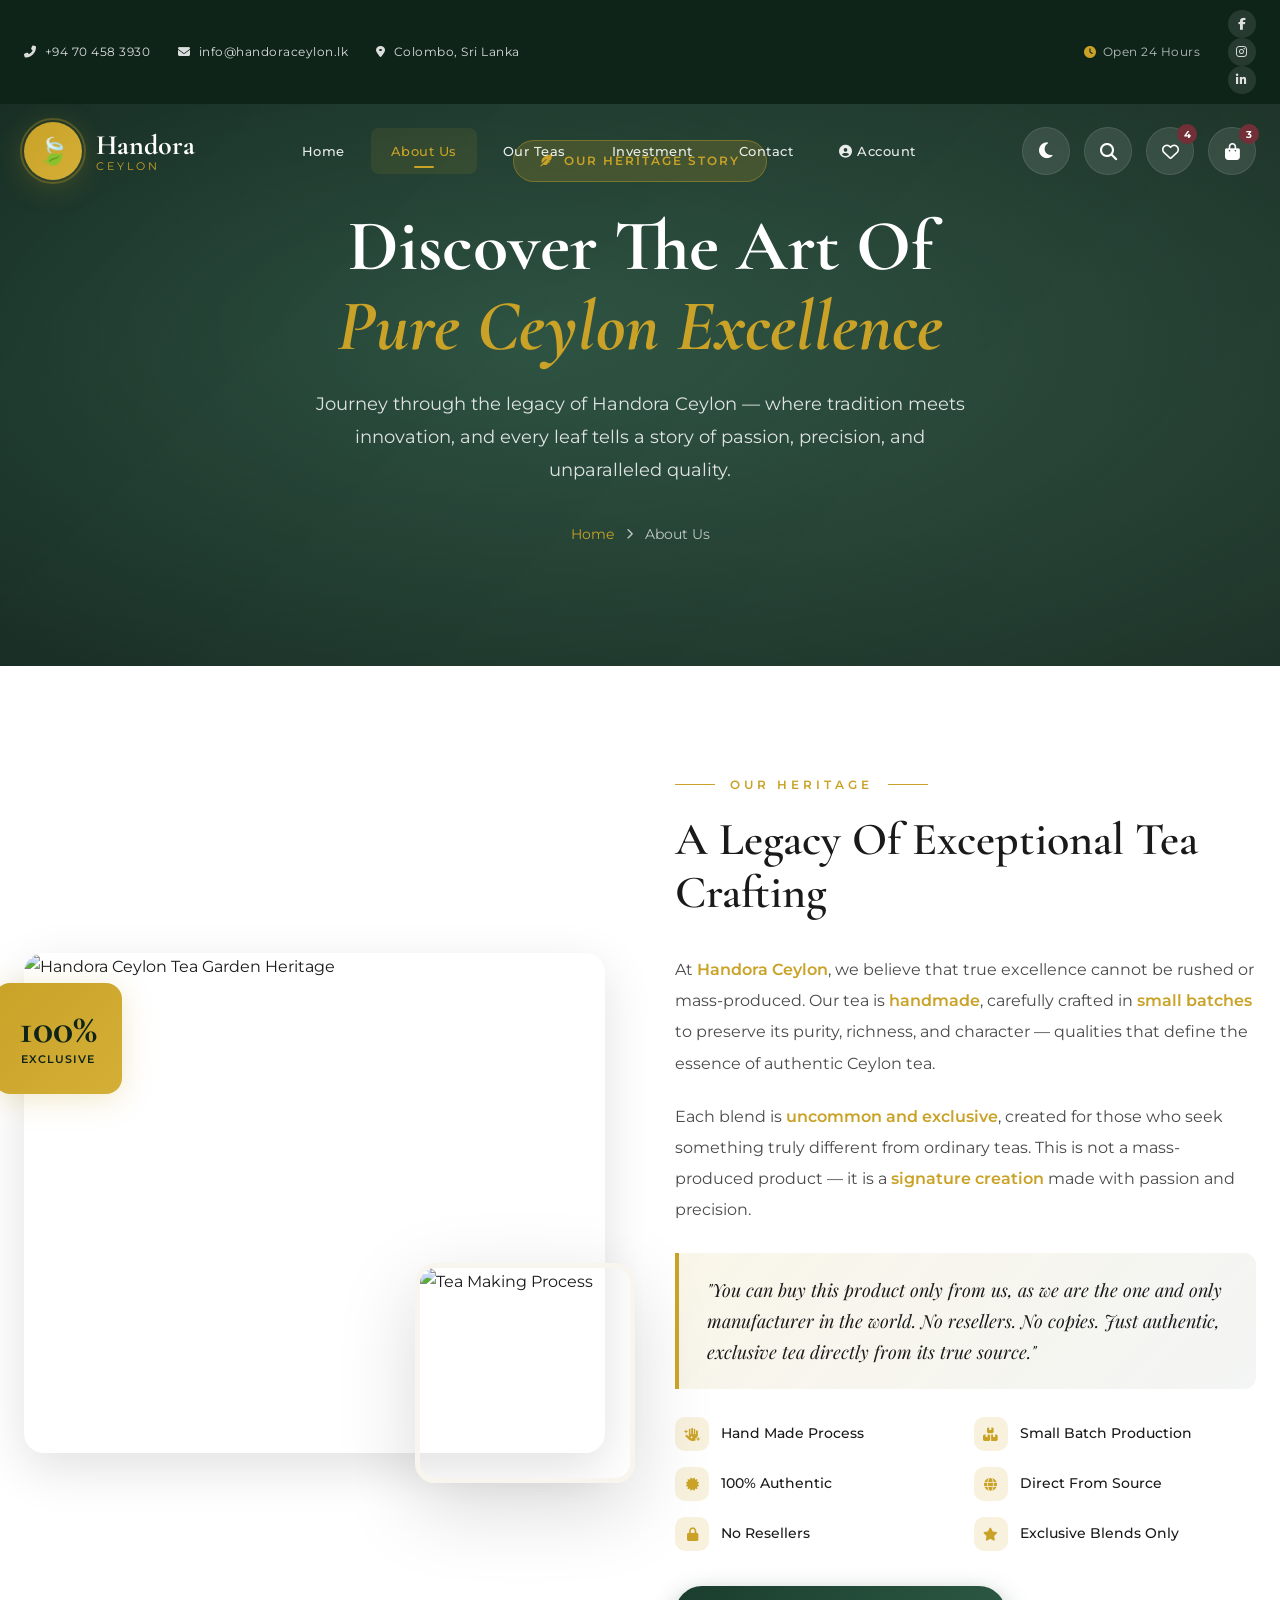
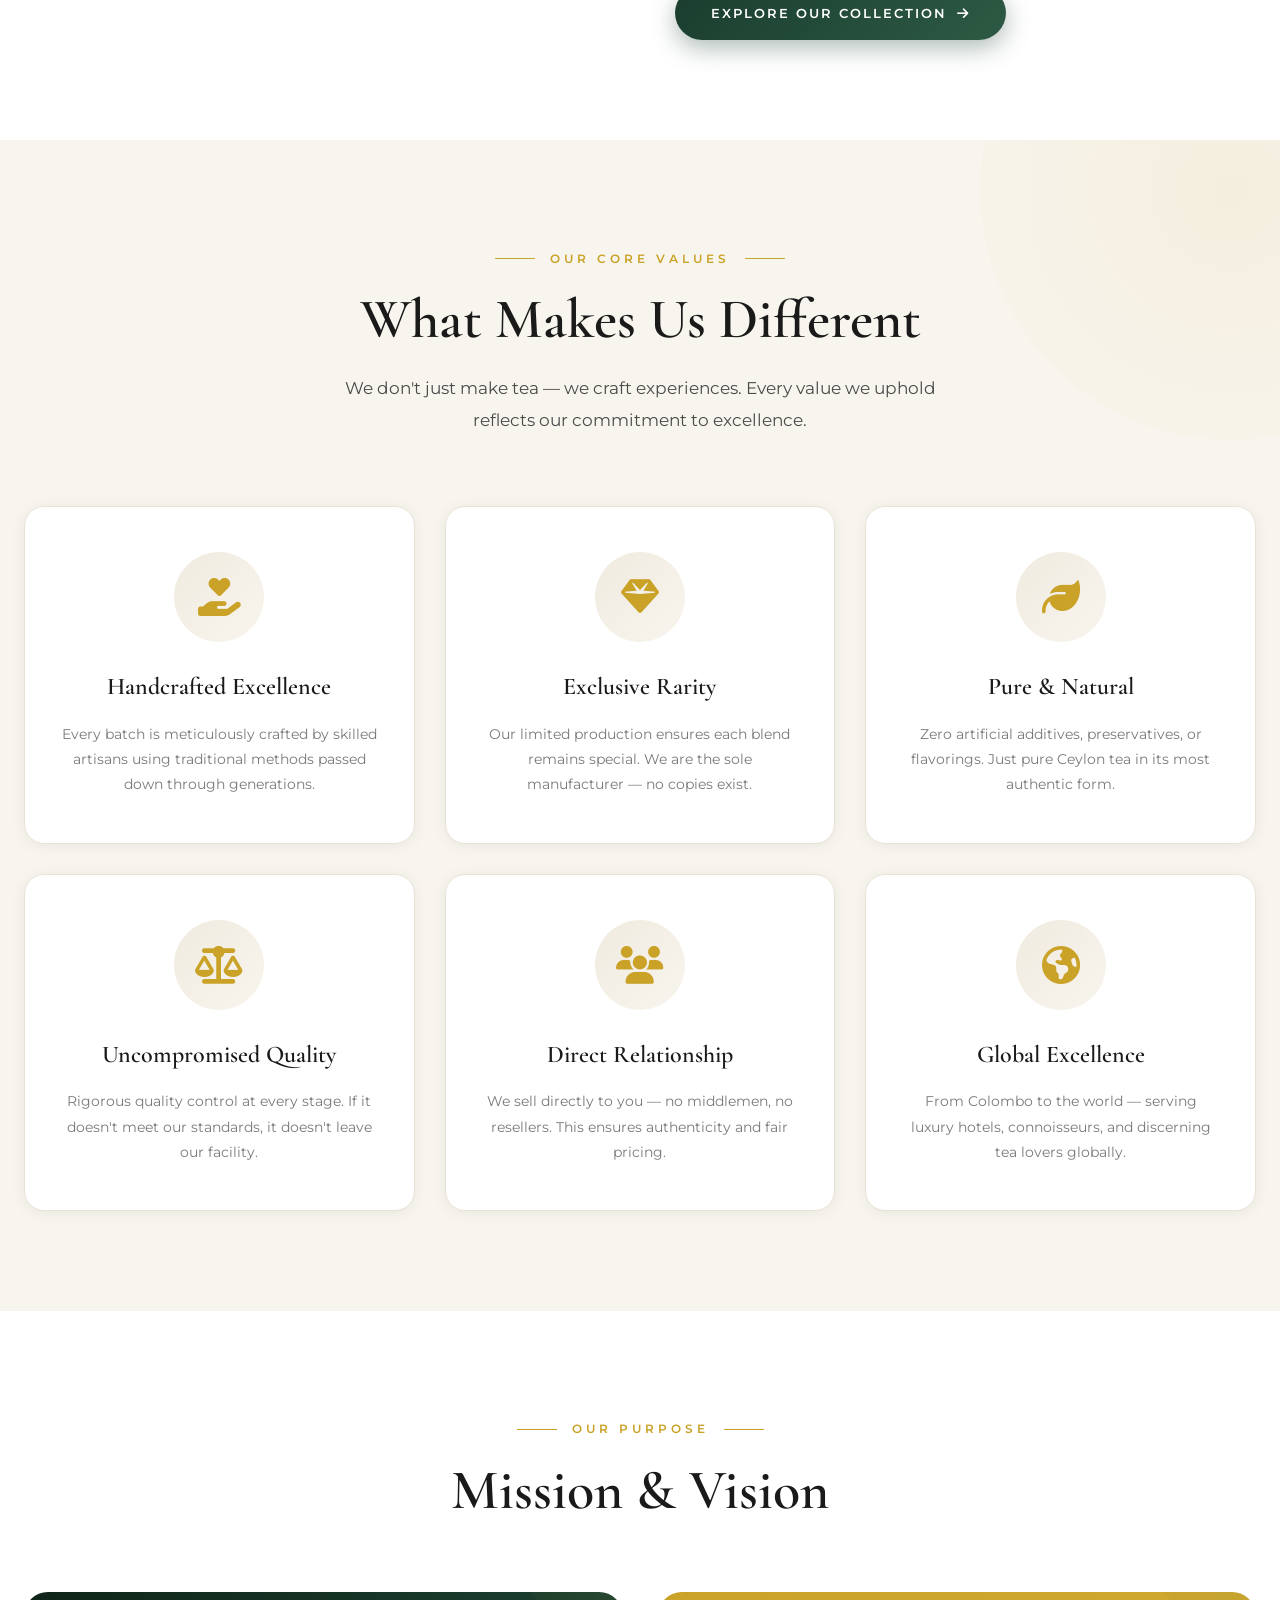
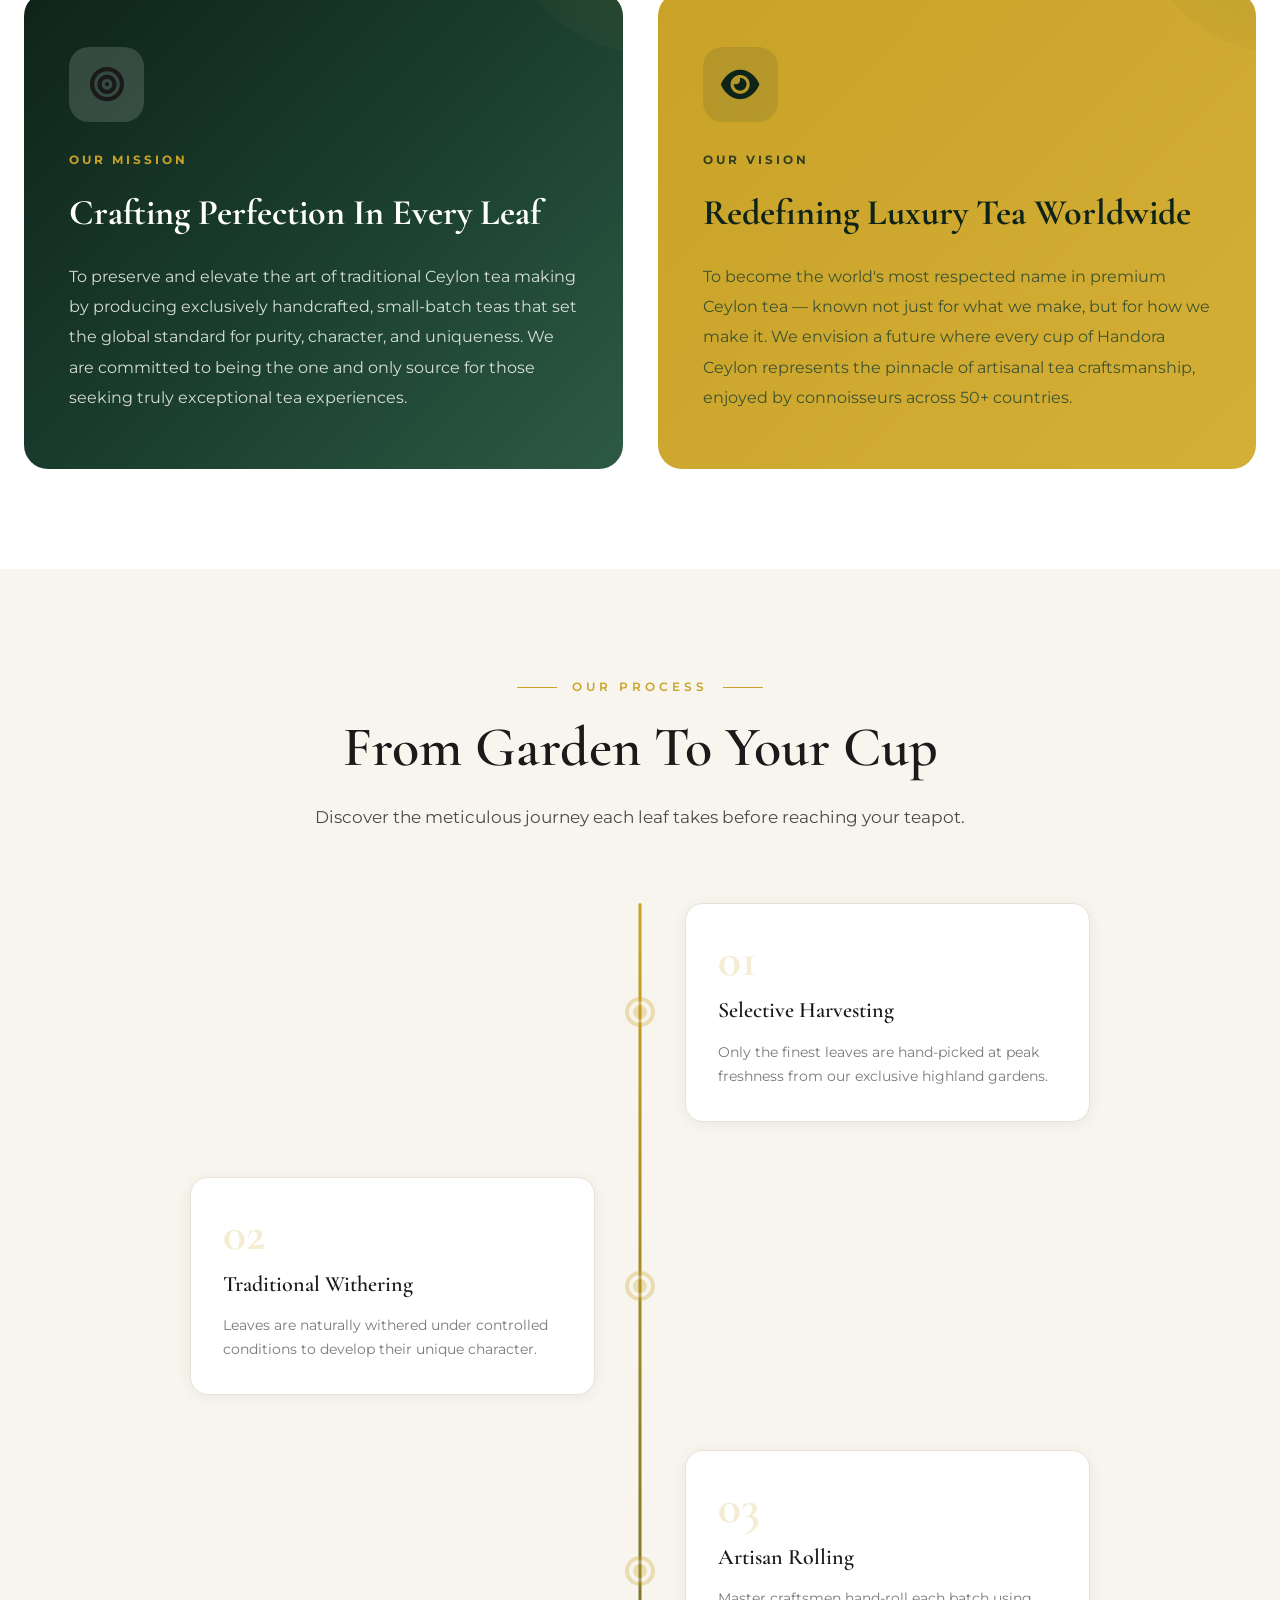
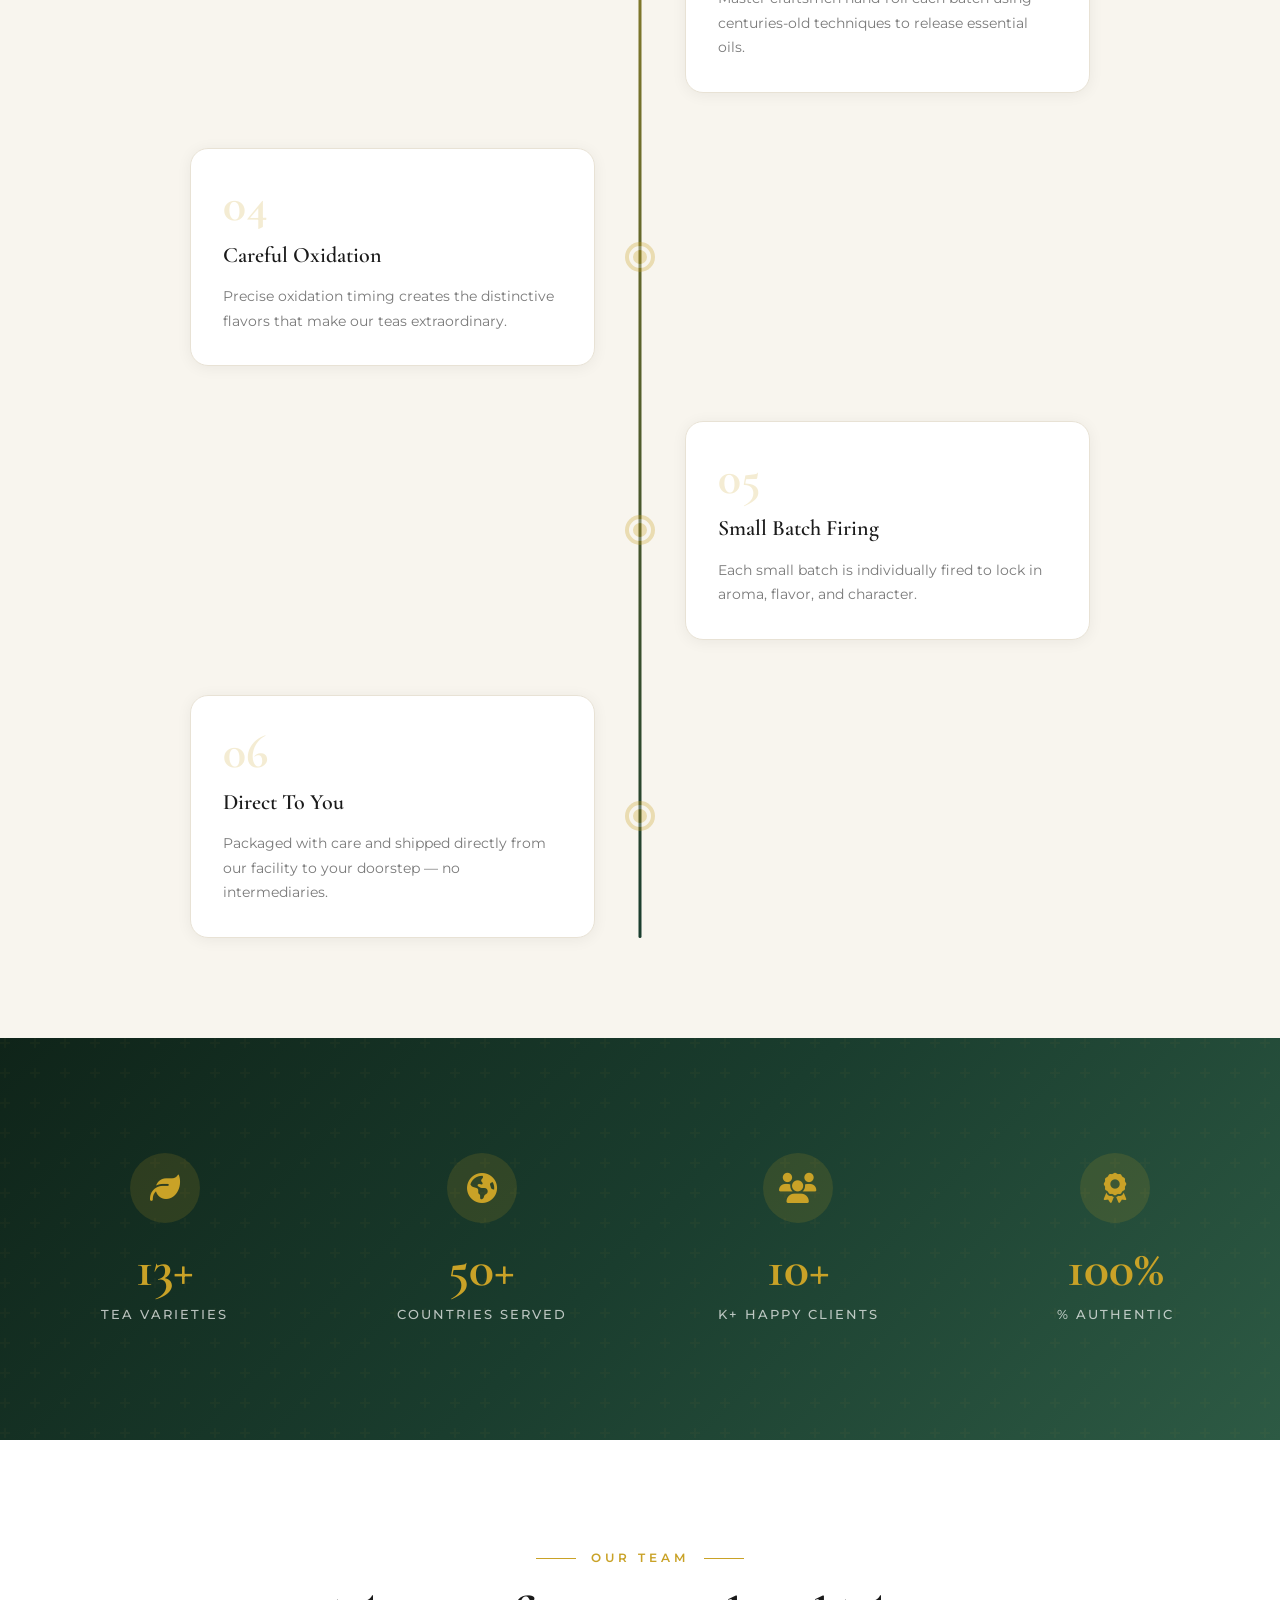
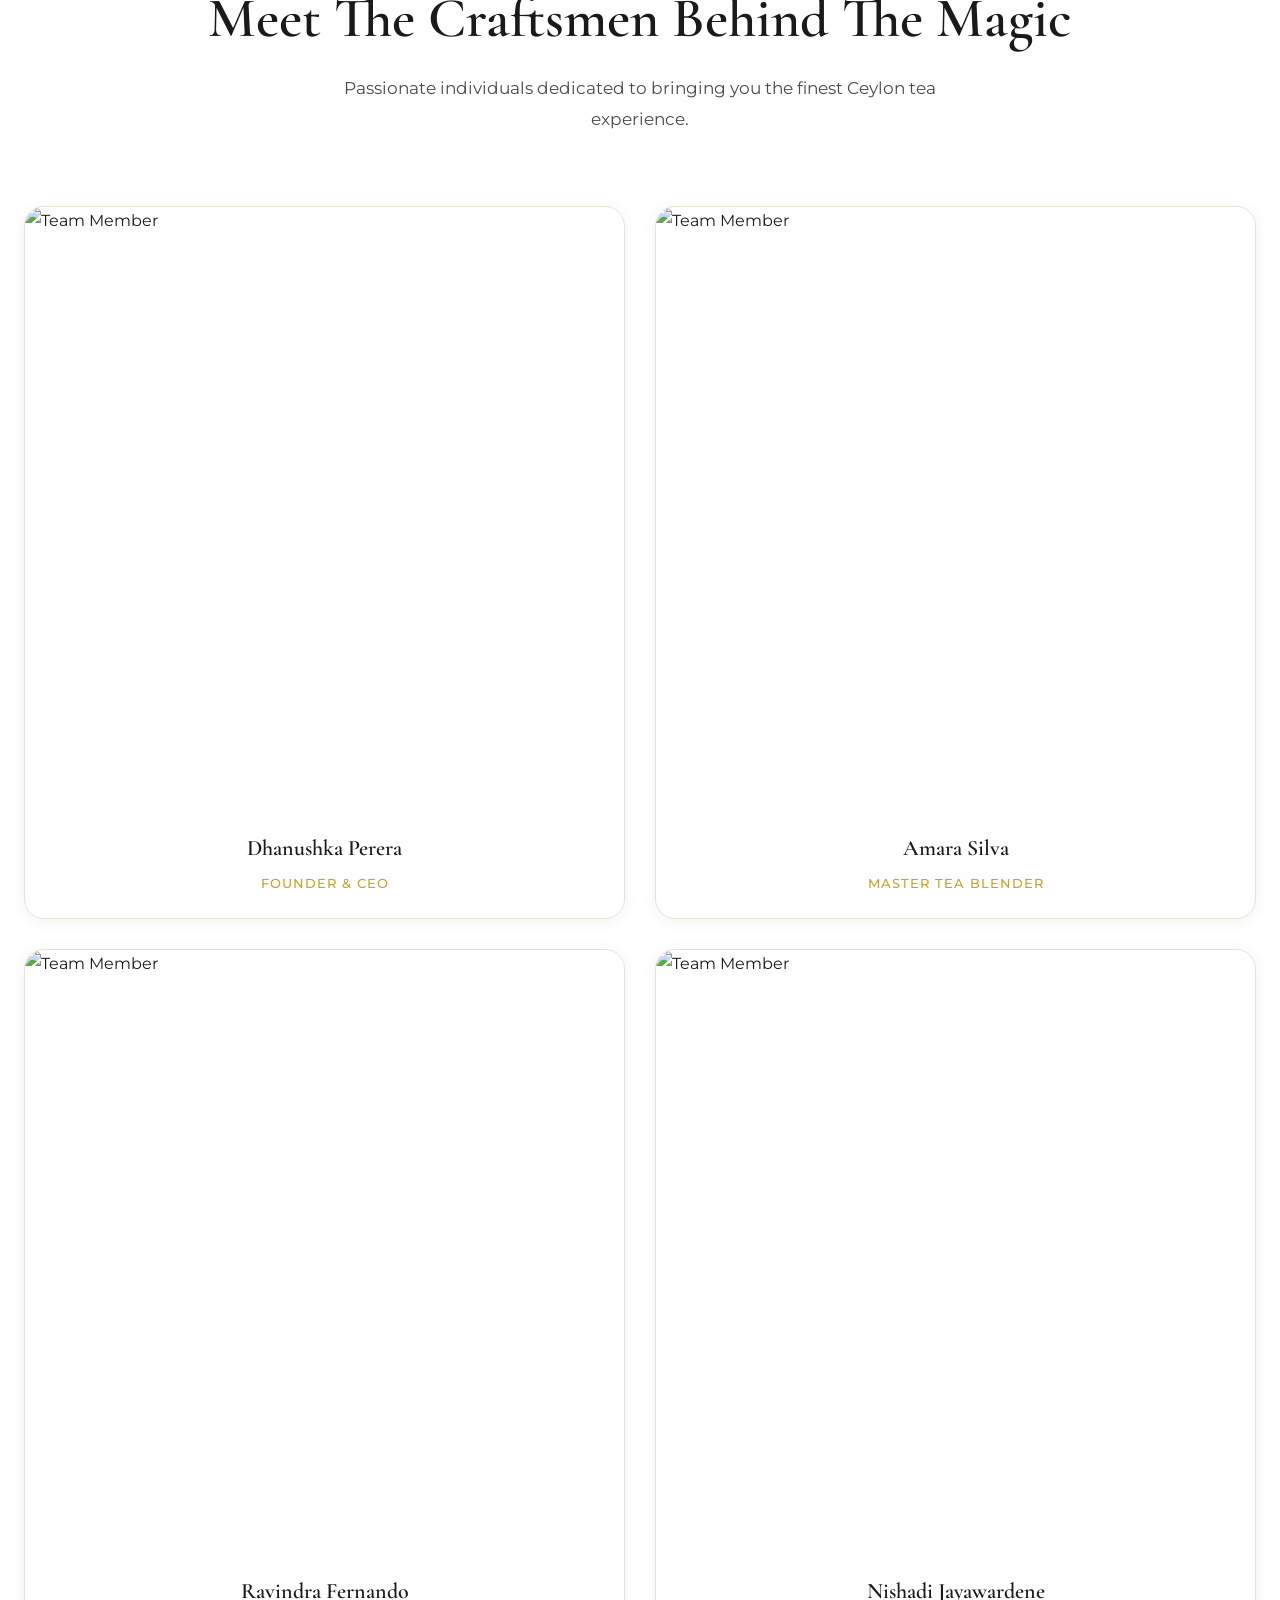
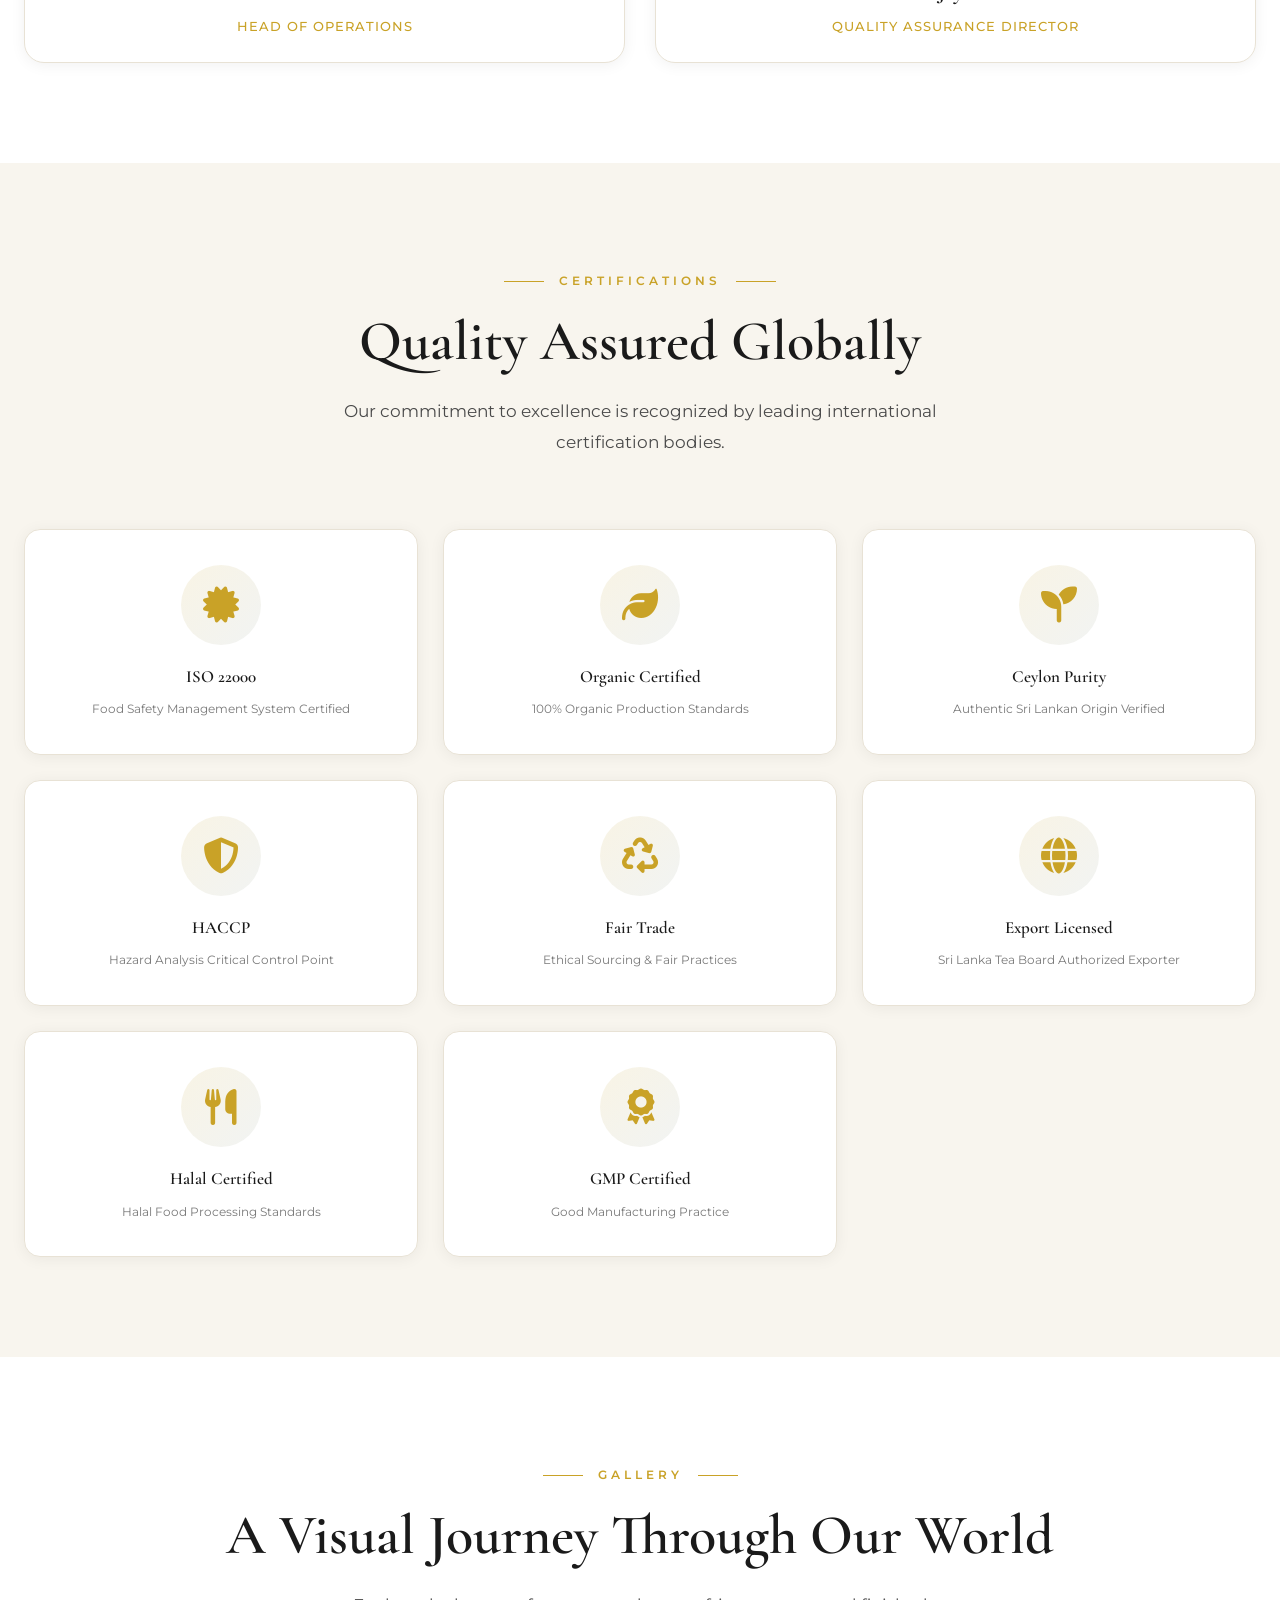
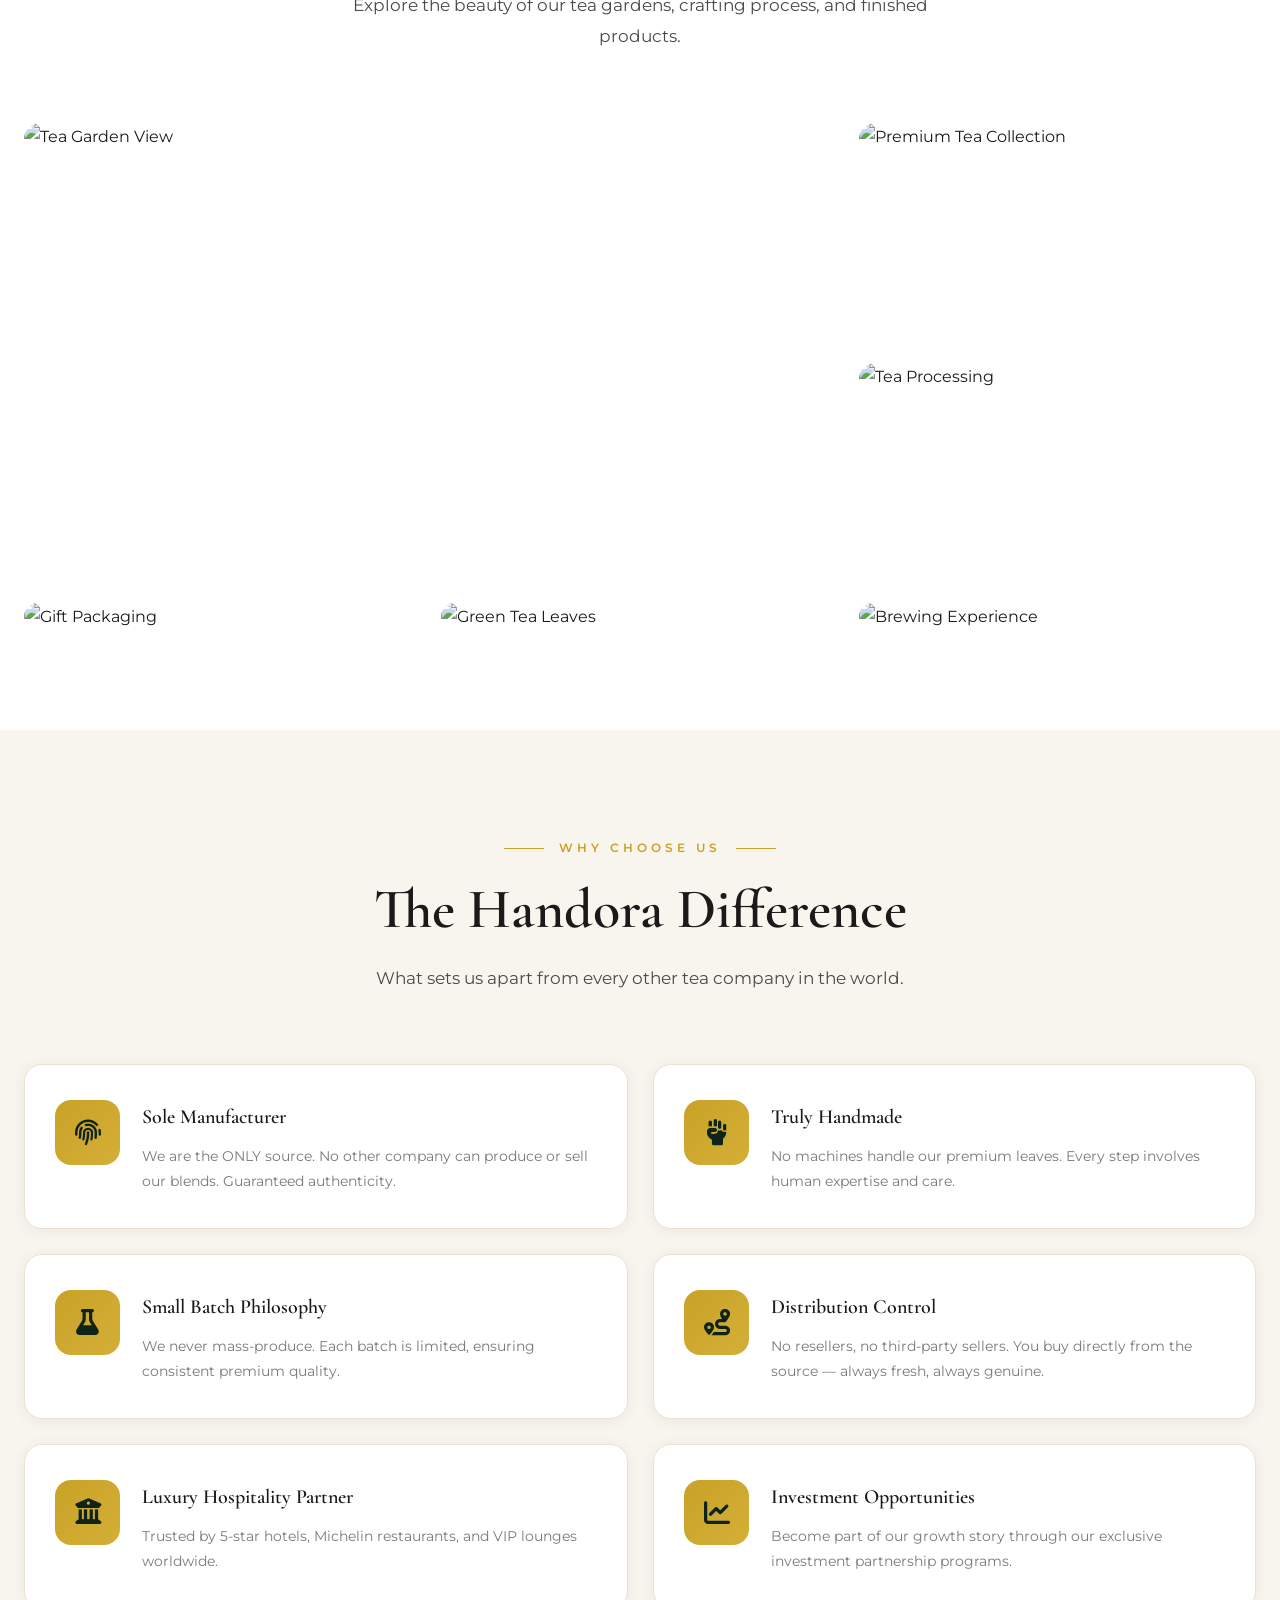
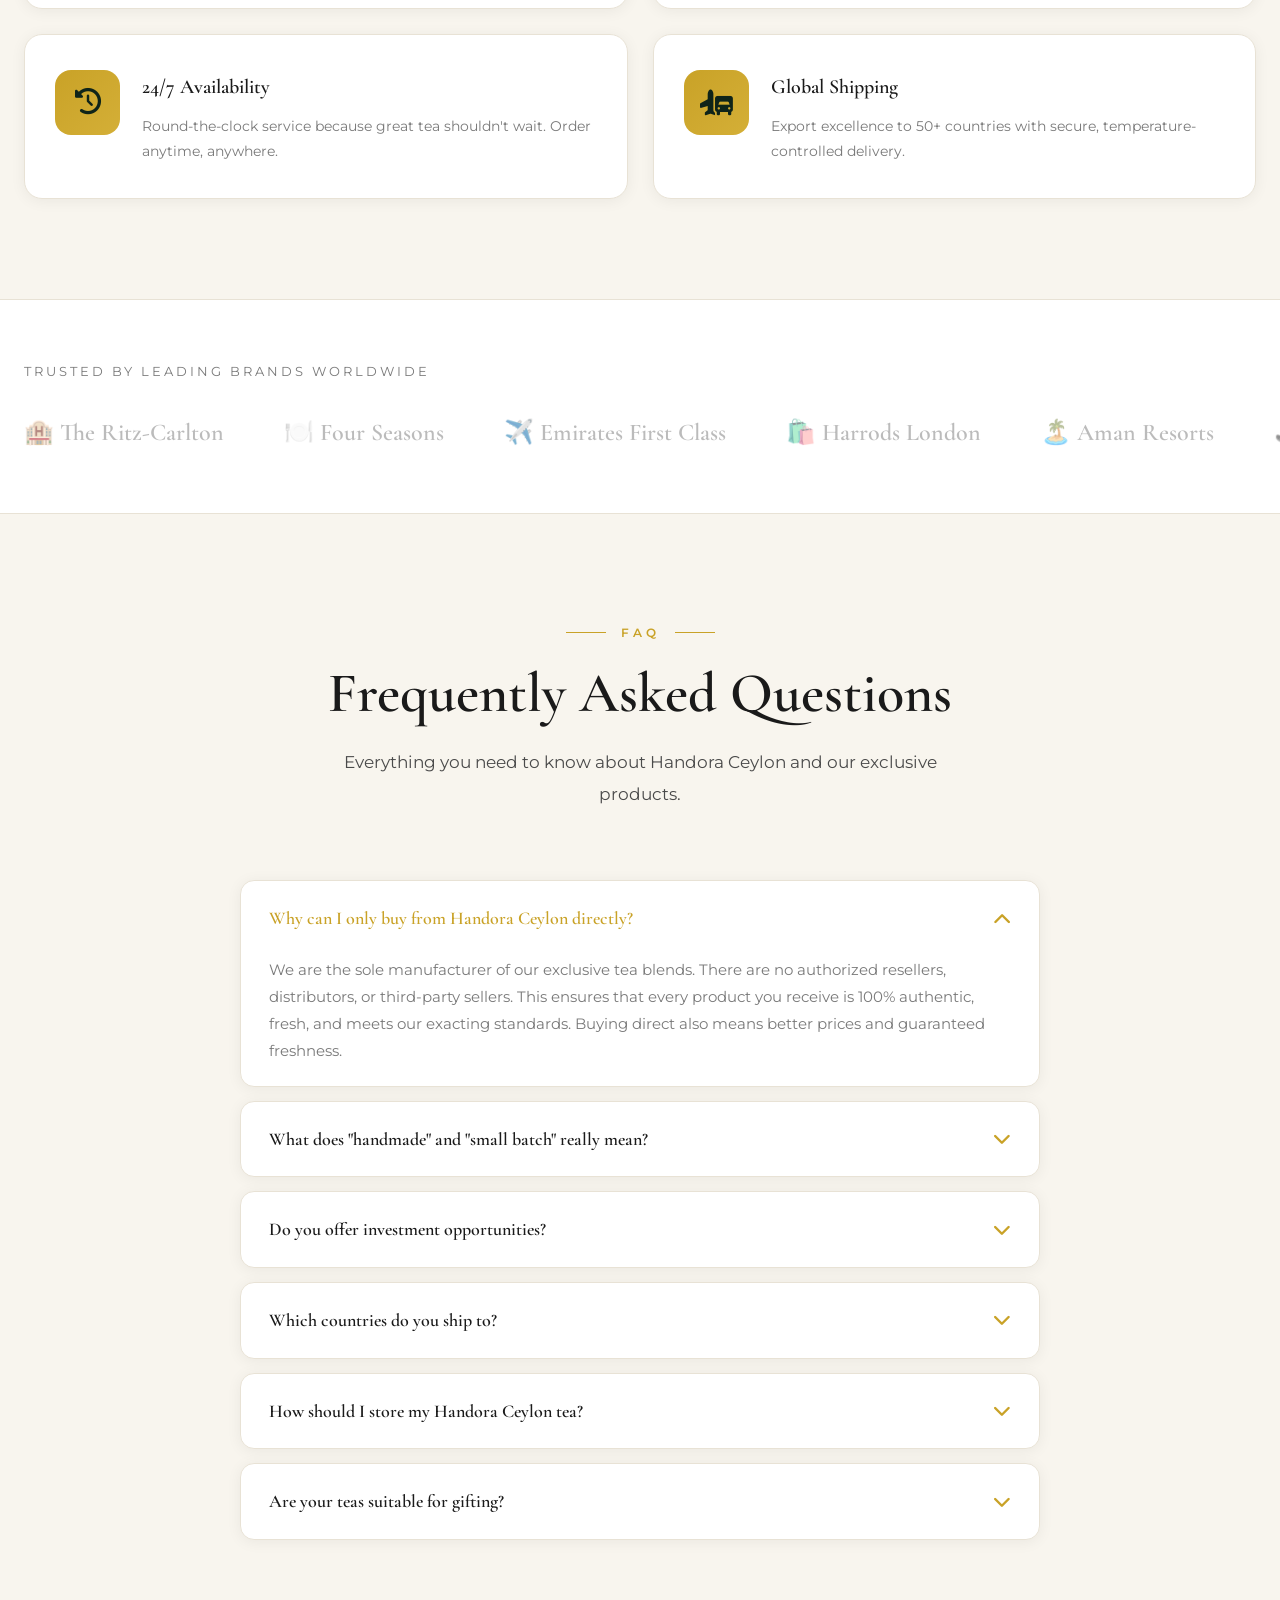
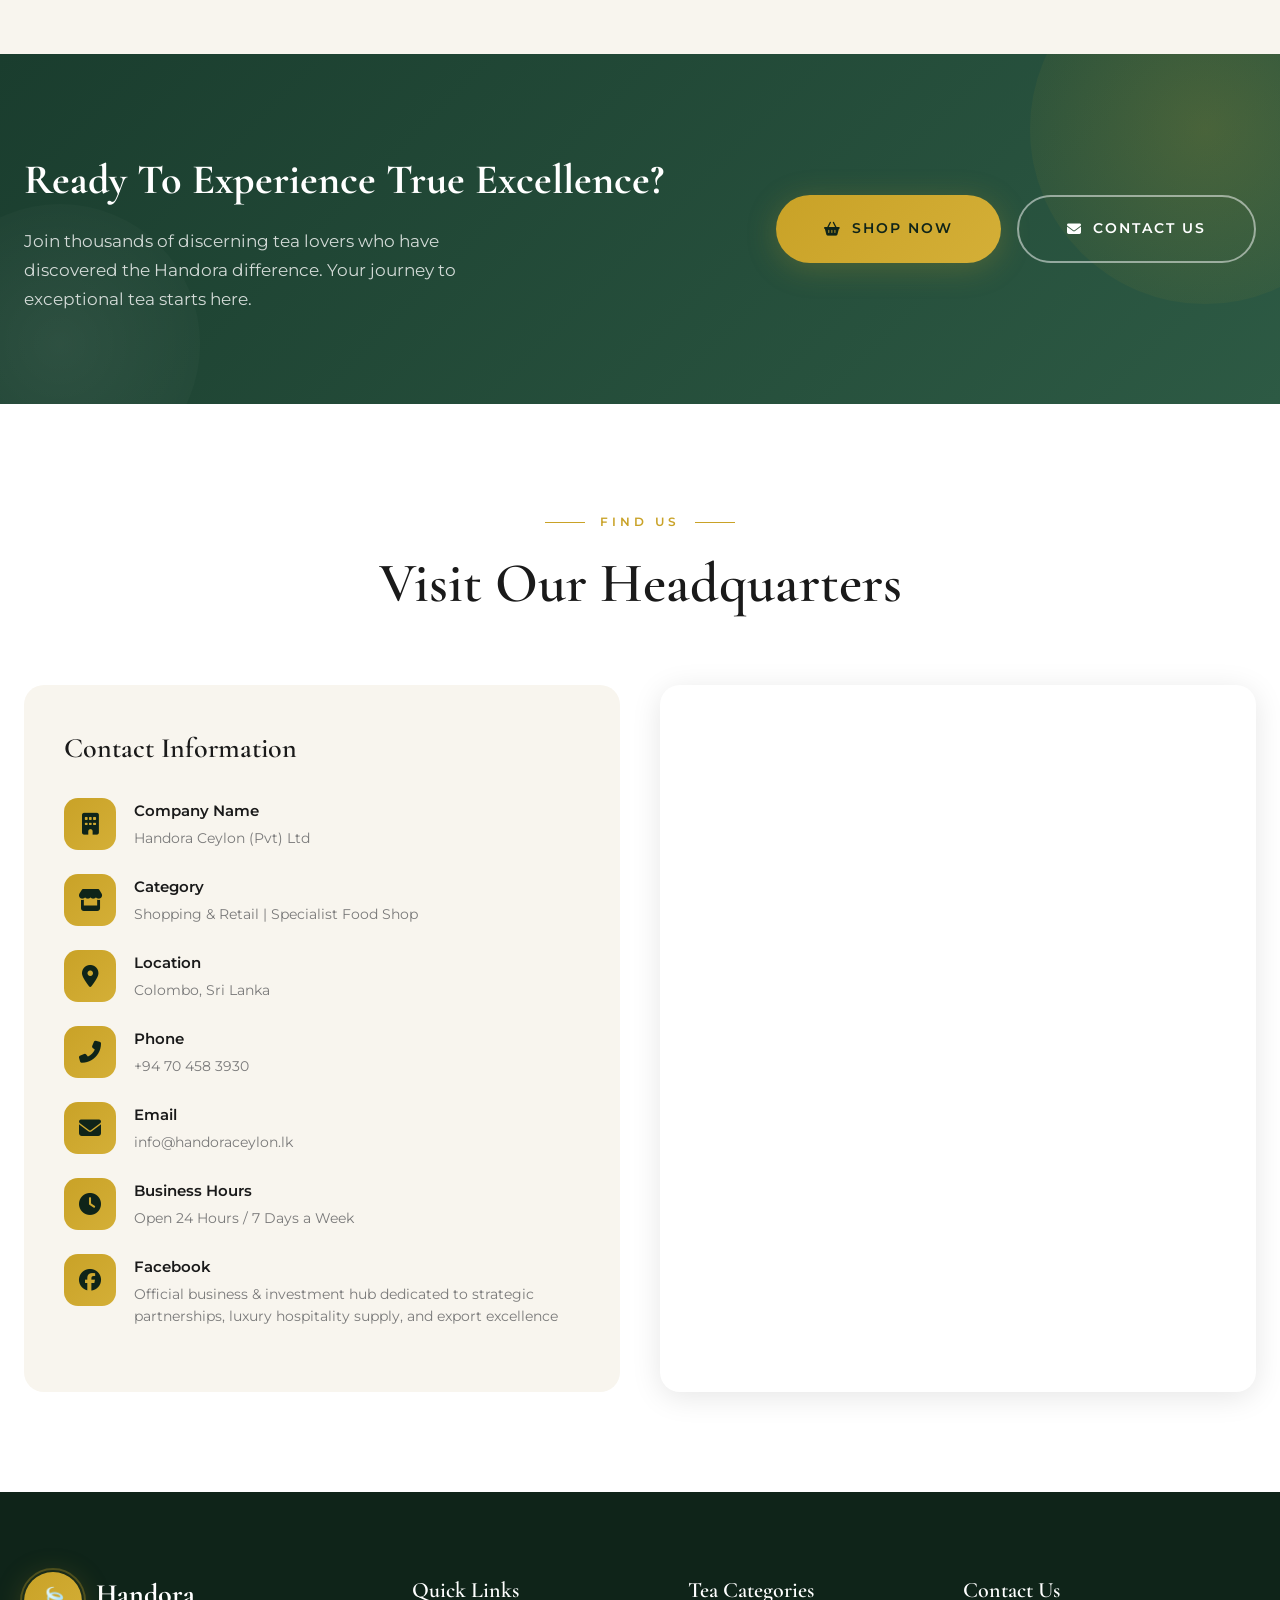
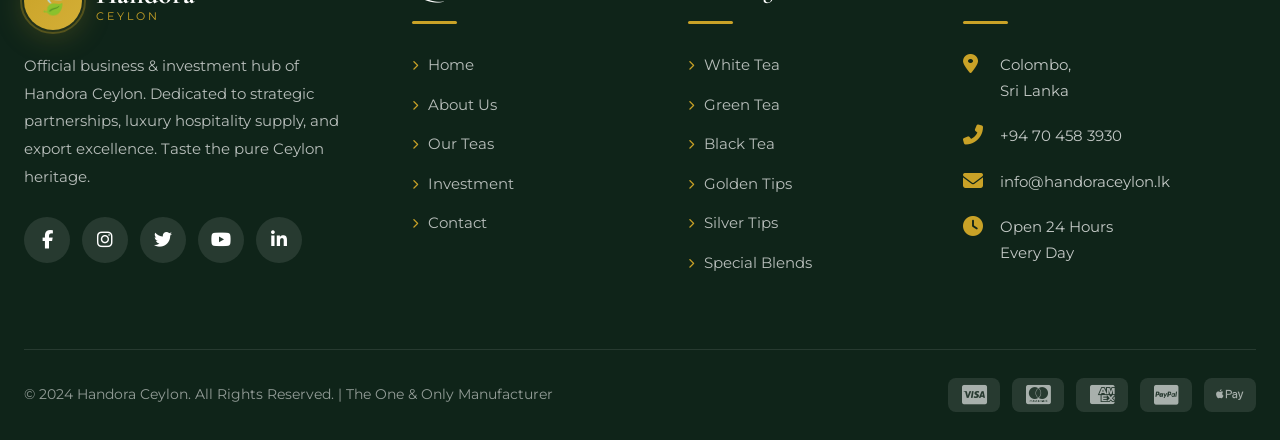
==== about.html @ 0e679bff "Create about.html" ====
<!DOCTYPE html>
<html lang="en" data-theme="light">
<head>
    <meta charset="UTF-8">
    <meta name="viewport" content="width=device-width, initial-scale=1.0">
    <meta name="description" content="About Handora Ceylon - Discover our heritage of handcrafted premium teas. The one and only manufacturer of exclusive Ceylon tea varieties.">
    <title>About Us | Handora Ceylon - Our Story & Heritage</title>
    
    <!-- Google Fonts -->
    <link href="https://fonts.googleapis.com/css2?family=Cormorant+Garamond:wght@400;500;600;700&family=Montserrat:wght@300;400;500;600;700&family=Playfair+Display:wght@400;500;600;700&display=swap" rel="stylesheet">
    
    <!-- Font Awesome Icons -->
    <link rel="stylesheet" href="https://cdnjs.cloudflare.com/ajax/libs/font-awesome/6.5.0/css/all.min.css">
    
    <!-- AOS Animation -->
    <link href="https://unpkg.com/aos@2.3.1/dist/aos.css" rel="stylesheet">
    
    <!-- Swiper CSS -->
    <link rel="stylesheet" href="https://cdn.jsdelivr.net/npm/swiper@11/swiper-bundle.min.css">
    
    <style>
        /* ============================================
           CSS VARIABLES - LIGHT & DARK MODE
        ============================================ */
        :root {
            --primary-gold: #c9a227;
            --primary-gold-light: #d4af37;
            --primary-gold-dark: #a88620;
            --primary-green: #1a3d2e;
            --primary-green-light: #2d5a44;
            --primary-green-dark: #0f2419;
            --accent-burgundy: #722f37;
            --accent-cream: #faf6ed;
            
            --text-primary: #1a1a1a;
            --text-secondary: #4a4a4a;
            --text-muted: #7a7a7a;
            --text-light: #ffffff;
            
            --bg-primary: #ffffff;
            --bg-secondary: #f8f5ee;
            --bg-tertiary: #f0ebe0;
            --bg-card: #ffffff;
            --bg-overlay: rgba(26, 61, 46, 0.95);
            
            --border-light: #e8e2d5;
            --border-medium: #d4cdc0;
            
            --shadow-sm: 0 2px 15px rgba(0,0,0,0.06);
            --shadow-md: 0 5px 30px rgba(0,0,0,0.1);
            --shadow-lg: 0 15px 50px rgba(0,0,0,0.12);
            --shadow-xl: 0 25px 80px rgba(0,0,0,0.15);
            --shadow-gold: 0 5px 30px rgba(201, 162, 39, 0.25);
            
            --gradient-primary: linear-gradient(135deg, var(--primary-green) 0%, var(--primary-green-light) 100%);
            --gradient-gold: linear-gradient(135deg, var(--primary-gold) 0%, var(--primary-gold-light) 100%);
            --gradient-dark: linear-gradient(135deg, #0f2419 0%, #1a3d2e 50%, #2d5a44 100%);
            
            --font-heading: 'Cormorant Garamond', 'Playfair Display', serif;
            --font-body: 'Montserrat', sans-serif;
            --font-accent: 'Playfair Display', serif;
        }

        [data-theme="dark"] {
            --text-primary: #f5f5f5;
            --text-secondary: #c9c9c9;
            --text-muted: #8a8a8a;
            
            --bg-primary: #0f1419;
            --bg-secondary: #161d24;
            --bg-tertiary: #1c252e;
            --bg-card: #1c252e;
            --bg-overlay: rgba(15, 20, 25, 0.98);
            
            --border-light: #2a3441;
            --border-medium: #354152;
            
            --shadow-sm: 0 2px 15px rgba(0,0,0,0.2);
            --shadow-md: 0 5px 30px rgba(0,0,0,0.3);
            --shadow-lg: 0 15px 50px rgba(0,0,0,0.4);
        }

        *, *::before, *::after {
            margin: 0;
            padding: 0;
            box-sizing: border-box;
        }

        html { scroll-behavior: smooth; font-size: 16px; overflow-x: hidden; }
        
        body {
            font-family: var(--font-body);
            color: var(--text-primary);
            background-color: var(--bg-primary);
            line-height: 1.7;
            overflow-x: hidden;
            transition: background-color 0.4s ease, color 0.4s ease;
        }

        ::selection { background-color: var(--primary-gold); color: var(--bg-primary); }
        a { text-decoration: none; color: inherit; transition: all 0.3s ease; }
        ul, ol { list-style: none; }
        img { max-width: 100%; height: auto; display: block; }
        button { cursor: pointer; border: none; outline: none; font-family: inherit; }
        
        .container { max-width: 1440px; margin: 0 auto; padding: 0 24px; }
        .section-padding { padding: 100px 0; }

        /* Custom Scrollbar */
        ::-webkit-scrollbar { width: 10px; }
        ::-webkit-scrollbar-track { background: var(--bg-secondary); }
        ::-webkit-scrollbar-thumb { background: linear-gradient(var(--primary-gold), var(--primary-green)); border-radius: 10px; }

        /* ============================================
           BUTTONS
        ============================================ */
        .btn {
            display: inline-flex;
            align-items: center;
            justify-content: center;
            gap: 10px;
            padding: 16px 36px;
            font-family: var(--font-body);
            font-weight: 600;
            font-size: 13px;
            letter-spacing: 2px;
            text-transform: uppercase;
            border-radius: 50px;
            position: relative;
            overflow: hidden;
            z-index: 1;
            transition: all 0.4s cubic-bezier(0.175, 0.885, 0.32, 1.275);
        }

        .btn::before {
            content: '';
            position: absolute;
            top: 0; left: -100%;
            width: 100%; height: 100%;
            background: linear-gradient(90deg, transparent, rgba(255,255,255,0.2), transparent);
            z-index: -1;
            transition: left 0.5s ease;
        }

        .btn:hover::before { left: 100%; }

        .btn-primary { background: var(--gradient-primary); color: white; box-shadow: 0 8px 25px rgba(26, 61, 46, 0.35); }
        .btn-primary:hover { transform: translateY(-4px); box-shadow: 0 12px 35px rgba(26, 61, 46, 0.45); }
        
        .btn-gold { background: var(--gradient-gold); color: var(--primary-green-dark); box-shadow: var(--shadow-gold); }
        .btn-gold:hover { transform: translateY(-4px) scale(1.02); box-shadow: 0 12px 40px rgba(201, 162, 39, 0.4); }
        
        .btn-outline { background: transparent; border: 2px solid var(--primary-gold); color: var(--primary-gold); }
        .btn-outline:hover { background: var(--primary-gold); color: var(--primary-green-dark); }
        
        .btn-outline-white { background: transparent; border: 2px solid rgba(255,255,255,0.5); color: white; }
        .btn-outline-white:hover { background: white; color: var(--primary-green); border-color: white; }
        
        .btn-lg { padding: 20px 48px; font-size: 14px; }
        .btn-sm { padding: 12px 28px; font-size: 11px; }

        /* ============================================
           SECTION HEADERS
        ============================================ */
        .section-header { text-align: center; margin-bottom: 70px; position: relative; }
        
        .section-subtitle {
            display: inline-flex; align-items: center; gap: 15px;
            color: var(--primary-gold); font-family: var(--font-body);
            font-size: 12px; font-weight: 600; letter-spacing: 4px;
            text-transform: uppercase; margin-bottom: 18px;
        }
        .section-subtitle::before, .section-subtitle::after {
            content: ''; width: 40px; height: 1px; background: var(--primary-gold);
        }
        
        .section-title {
            font-family: var(--font-heading); font-size: clamp(38px, 5vw, 56px);
            font-weight: 600; color: var(--text-primary); line-height: 1.15; margin-bottom: 22px;
        }
        
        .section-desc { font-size: 17px; color: var(--text-secondary); max-width: 650px; margin: 0 auto; line-height: 1.85; }

        /* ============================================
           HEADER / NAVIGATION
        ============================================ */
        .header { position: fixed; top: 0; left: 0; width: 100%; z-index: 10000; transition: all 0.4s cubic-bezier(0.25, 0.46, 0.45, 0.94); background: transparent; }
        .header.scrolled { background: var(--bg-overlay); backdrop-filter: blur(25px); box-shadow: 0 5px 30px rgba(0,0,0,0.15); }
        [data-theme="dark"] .header.scrolled { background: rgba(15, 20, 25, 0.95); }

        .header-top-bar { background: var(--primary-green-dark); padding: 10px 0; font-size: 12px; letter-spacing: 0.5px; }
        .header-top-content { display: flex; justify-content: space-between; align-items: center; }
        .top-left, .top-right { display: flex; align-items: center; gap: 28px; }
        .top-left a, .top-right a { color: rgba(255,255,255,0.85); display: flex; align-items: center; gap: 8px; font-weight: 400; }
        .top-left a:hover, .top-right a:hover { color: var(--primary-gold); }
        .social-mini a { width: 28px; height: 28px; display: flex; align-items: center; justify-content: center; border-radius: 50%; background: rgba(255,255,255,0.1); transition: all 0.3s ease; }
        .social-mini a:hover { background: var(--primary-gold); color: var(--primary-green-dark); transform: translateY(-2px); }

        .header-main { padding: 18px 0; transition: padding 0.3s ease; }
        .header.scrolled .header-main { padding: 12px 0; }
        .nav-wrapper { display: flex; justify-content: space-between; align-items: center; }

        .logo { display: flex; align-items: center; gap: 14px; }
        .logo-icon { width: 58px; height: 58px; background: var(--gradient-gold); border-radius: 50%; display: flex; align-items: center; justify-content: center; font-size: 26px; color: var(--primary-green-dark); box-shadow: var(--shadow-gold); position: relative; }
        .logo-icon::after { content: ''; position: absolute; inset: -4px; border-radius: 50%; border: 2px solid var(--primary-gold); opacity: 0.3; animation: logoPulse 2s infinite; }
        @keyframes logoPulse { 0%, 100% { transform: scale(1); opacity: 0.3; } 50% { transform: scale(1.08); opacity: 0.1; } }
        .logo-text { font-family: var(--font-heading); font-size: 28px; font-weight: 700; color: white; line-height: 1.1; }
        .header.scrolled .logo-text { color: var(--text-primary); }
        .logo-text span { color: var(--primary-gold); display: block; font-size: 11px; font-family: var(--font-body); letter-spacing: 3px; text-transform: uppercase; font-weight: 400; }

        .main-nav { display: flex; align-items: center; gap: 6px; }
        .nav-link { padding: 12px 20px; font-size: 13px; font-weight: 500; color: rgba(255,255,255,0.9); letter-spacing: 0.5px; border-radius: 8px; position: relative; transition: all 0.3s ease; }
        .header.scrolled .nav-link { color: var(--text-secondary); }
        .nav-link:hover, .nav-link.active { color: var(--primary-gold); background: rgba(201, 162, 39, 0.1); }
        .nav-link.active::after { content: ''; position: absolute; bottom: 6px; left: 50%; transform: translateX(-50%); width: 20px; height: 2px; background: var(--primary-gold); border-radius: 2px; }

        .nav-actions { display: flex; align-items: center; gap: 14px; }
        .nav-btn { width: 48px; height: 48px; border-radius: 50%; background: rgba(255,255,255,0.1); color: white; font-size: 17px; display: flex; align-items: center; justify-content: center; position: relative; transition: all 0.3s ease; border: 1px solid rgba(255,255,255,0.1); }
        .header.scrolled .nav-btn { background: var(--bg-tertiary); color: var(--text-primary); border-color: var(--border-light); }
        .nav-btn:hover { background: var(--primary-gold); color: var(--primary-green-dark); transform: translateY(-3px); box-shadow: var(--shadow-gold); }
        .nav-btn .badge { position: absolute; top: -4px; right: -4px; width: 20px; height: 20px; background: var(--accent-burgundy); color: white; border-radius: 50%; font-size: 10px; font-weight: 700; display: flex; align-items: center; justify-content: center; }

        .theme-toggle { width: 48px; height: 48px; border-radius: 50%; background: rgba(255,255,255,0.1); color: white; font-size: 18px; display: flex; align-items: center; justify-content: center; cursor: pointer; transition: all 0.3s ease; border: 1px solid rgba(255,255,255,0.1); }
        .header.scrolled .theme-toggle { background: var(--bg-tertiary); color: var(--text-primary); border-color: var(--border-light); }
        .theme-toggle:hover { background: var(--primary-gold); color: var(--primary-green-dark); transform: rotate(180deg); }

        .mobile-menu-btn { display: none; flex-direction: column; gap: 6px; cursor: pointer; padding: 10px; z-index: 10001; }
        .mobile-menu-btn span { width: 28px; height: 2.5px; background: white; border-radius: 3px; transition: all 0.3s ease; }
        .header.scrolled .mobile-menu-btn span { background: var(--text-primary); }
        .mobile-menu-btn.active span:nth-child(1) { transform: rotate(45deg) translate(6px, 6px); }
        .mobile-menu-btn.active span:nth-child(2) { opacity: 0; }
        .mobile-menu-btn.active span:nth-child(3) { transform: rotate(-45deg) translate(6px, -6px); }

        .mobile-nav { position: fixed; top: 0; right: -100%; width: 88%; max-width: 420px; height: 100vh; background: var(--bg-primary); z-index: 9999; padding: 100px 35px 40px; transition: right 0.45s cubic-bezier(0.77, 0, 0.175, 1); overflow-y: auto; box-shadow: -10px 0 50px rgba(0,0,0,0.2); }
        .mobile-nav.active { right: 0; }
        .mobile-nav-overlay { position: fixed; inset: 0; background: rgba(0,0,0,0.6); z-index: 9998; opacity: 0; visibility: hidden; transition: all 0.3s ease; }
        .mobile-nav-overlay.active { opacity: 1; visibility: visible; }
        .mobile-nav .nav-item { display: block; padding: 16px 0; font-size: 16px; font-weight: 500; color: var(--text-primary); border-bottom: 1px solid var(--border-light); transition: all 0.3s ease; }
        .mobile-nav .nav-item:hover { color: var(--primary-gold); padding-left: 15px; }
        .mobile-nav .nav-item i { width: 30px; color: var(--primary-gold); }
        .mobile-nav-info { margin-top: 35px; padding-top: 25px; border-top: 2px solid var(--border-light); }
        .mobile-nav-info p { font-size: 14px; color: var(--text-muted); margin-bottom: 10px; display: flex; align-items: center; gap: 10px; }
        .mobile-nav-info p i { color: var(--primary-gold); width: 20px; }

        /* ============================================
           PAGE HERO BANNER
        ============================================ */
        .page-hero {
            min-height: 55vh;
            background: var(--gradient-hero),
                        url('https://images.unsplash.com/photo-1564890369478-c89ca6d9cde9?w=1920&q=80') center/cover no-repeat fixed;
            display: flex; align-items: center; position: relative; overflow: hidden;
        }
        .page-hero::before { content: ''; position: absolute; inset: 0; background: radial-gradient(ellipse at 40% 50%, transparent 0%, rgba(0,0,0,0.5) 100%); }
        .page-hero .container { position: relative; z-index: 3; text-align: center; padding: 140px 0 120px; }
        .page-hero-badge { display: inline-flex; align-items: center; gap: 10px; background: rgba(201, 162, 39, 0.2); border: 1px solid rgba(201, 162, 39, 0.4); padding: 10px 26px; border-radius: 50px; color: var(--primary-gold); font-size: 12px; font-weight: 600; letter-spacing: 2px; text-transform: uppercase; margin-bottom: 25px; backdrop-filter: blur(10px); }
        .page-hero-title { font-family: var(--font-heading); font-size: clamp(42px, 7vw, 72px); font-weight: 700; color: white; line-height: 1.1; margin-bottom: 22px; }
        .page-hero-title span { color: var(--primary-gold); font-style: italic; }
        .page-hero-desc { font-size: 18px; color: rgba(255,255,255,0.85); max-width: 650px; margin: 0 auto 35px; line-height: 1.85; }
        .breadcrumb { display: flex; justify-content: center; align-items: center; gap: 12px; font-size: 14px; color: rgba(255,255,255,0.7); }
        .breadcrumb a { color: var(--primary-gold); }
        .breadcrumb i { font-size: 11px; }

        /* ============================================
           STORY SECTION - FEATURE 1
        ============================================ */
        .story-section { background: var(--bg-primary); position: relative; overflow: hidden; }
        .story-grid { display: grid; grid-template-columns: 1fr 1fr; gap: 70px; align-items: center; }
        .story-images { position: relative; }
        .story-img-main { border-radius: 20px; overflow: hidden; box-shadow: var(--shadow-lg); position: relative; z-index: 2; }
        .story-img-main img { width: 100%; height: 500px; object-fit: cover; transition: transform 0.6s ease; }
        .story-img-main:hover img { transform: scale(1.05); }
        .story-img-float { position: absolute; bottom: -30px; right: -30px; width: 220px; height: 220px; border-radius: 20px; overflow: hidden; box-shadow: var(--shadow-xl); border: 5px solid var(--bg-secondary); z-index: 3; }
        .story-img-float img { width: 100%; height: 100%; object-fit: cover; }
        .experience-badge { position: absolute; top: 30px; left: -30px; background: var(--gradient-gold); color: var(--primary-green-dark); padding: 25px; border-radius: 16px; text-align: center; box-shadow: var(--shadow-gold); z-index: 4; }
        .experience-badge .years { font-family: var(--font-heading); font-size: 42px; font-weight: 700; line-height: 1; }
        .experience-badge .text { font-size: 11px; font-weight: 600; text-transform: uppercase; letter-spacing: 1px; }
        .story-content { position: relative; z-index: 2; }
        .story-content .section-header { text-align: left; margin-bottom: 35px; }
        .story-content .section-subtitle { justify-content: flex-start; }
        .story-content .section-title { font-size: clamp(34px, 4vw, 46px); }
        .story-text { font-size: 16px; color: var(--text-secondary); line-height: 1.95; margin-bottom: 22px; }
        .story-text strong { color: var(--primary-gold); font-weight: 600; }
        .story-highlight { background: linear-gradient(135deg, rgba(201,162,39,0.1), rgba(26,61,46,0.05)); border-left: 4px solid var(--primary-gold); padding: 22px 28px; border-radius: 0 12px 12px 0; margin: 28px 0; }
        .story-highlight p { font-family: var(--font-accent); font-size: 18px; color: var(--text-primary); font-style: italic; line-height: 1.7; }
        .story-features-list { display: grid; grid-template-columns: 1fr 1fr; gap: 16px; margin-bottom: 35px; }
        .story-feature-item { display: flex; align-items: center; gap: 12px; font-size: 14px; font-weight: 500; color: var(--text-primary); }
        .story-feature-item i { width: 34px; height: 34px; background: rgba(201, 162, 39, 0.15); border-radius: 10px; display: flex; align-items: center; justify-content: center; color: var(--primary-gold); font-size: 13px; }

        /* ============================================
           VALUES SECTION - FEATURE 2
        ============================================ */
        .values-section { background: var(--bg-secondary); position: relative; overflow: hidden; }
        .values-section::before { content: ''; position: absolute; top: -200px; right: -200px; width: 500px; height: 500px; background: radial-gradient(circle, rgba(201,162,39,0.08), transparent); border-radius: 50%; }
        .values-grid { display: grid; grid-template-columns: repeat(3, 1fr); gap: 30px; }
        .value-card { background: var(--bg-card); border-radius: 20px; padding: 45px 35px; text-align: center; box-shadow: var(--shadow-sm); transition: all 0.4s cubic-bezier(0.175, 0.885, 0.32, 1.275); position: relative; overflow: hidden; border: 1px solid var(--border-light); }
        .value-card::before { content: ''; position: absolute; top: 0; left: 0; right: 0; height: 4px; background: var(--gradient-gold); transform: scaleX(0); transition: transform 0.4s ease; }
        .value-card:hover { transform: translateY(-12px); box-shadow: var(--shadow-lg); }
        .value-card:hover::before { transform: scaleX(1); }
        .value-icon-wrap { width: 90px; height: 90px; background: linear-gradient(135deg, var(--bg-tertiary), var(--bg-secondary)); border-radius: 50%; display: flex; align-items: center; justify-content: center; font-size: 38px; color: var(--primary-gold); margin: 0 auto 25px; transition: all 0.4s ease; }
        .value-card:hover .value-icon-wrap { background: var(--gradient-gold); color: var(--primary-green-dark); transform: scale(1.1) rotate(5deg); }
        .value-title { font-family: var(--font-heading); font-size: 24px; font-weight: 600; color: var(--text-primary); margin-bottom: 14px; }
        .value-desc { font-size: 14px; color: var(--text-muted); line-height: 1.8; }

        /* ============================================
           MISSION VISION SECTION - FEATURE 3
        ============================================ */
        .mission-vision-section { background: var(--bg-primary); }
        .mv-grid { display: grid; grid-template-columns: 1fr 1fr; gap: 35px; }
        .mv-card { background: var(--gradient-dark); border-radius: 24px; padding: 55px 45px; position: relative; overflow: hidden; min-height: 380px; display: flex; flex-direction: column; justify-content: center; }
        .mv-card::before { content: ''; position: absolute; top: -50%; right: -30%; width: 300px; height: 300px; background: radial-gradient(circle, rgba(201,162,39,0.12), transparent); border-radius: 50%; }
        .mv-card.vision { background: var(--gradient-gold); }
        .mv-card.vision::before { background: radial-gradient(circle, rgba(26,61,46,0.1), transparent); }
        .mv-icon { width: 75px; height: 75px; background: rgba(255,255,255,0.15); border-radius: 20px; display: flex; align-items: center; justify-content: center; font-size: 34px; margin-bottom: 28px; position: relative; z-index: 2; }
        .mv-card.vision .mv-icon { background: rgba(26,61,46,0.12); color: var(--primary-green-dark); }
        .mv-label { font-size: 12px; font-weight: 700; letter-spacing: 3px; text-transform: uppercase; margin-bottom: 12px; position: relative; z-index: 2; color: var(--primary-gold); }
        .mv-card.vision .mv-label { color: var(--primary-green-dark); opacity: 0.8; }
        .mv-title { font-family: var(--font-heading); font-size: 36px; font-weight: 700; color: white; margin-bottom: 18px; position: relative; z-index: 2; }
        .mv-card.vision .mv-title { color: var(--primary-green-dark); }
        .mv-text { font-size: 16px; color: rgba(255,255,255,0.82); line-height: 1.9; position: relative; z-index: 2; }
        .mv-card.vision .mv-text { color: rgba(26,61,46,0.8); }

        /* ============================================
           PROCESS/TIMELINE SECTION - FEATURE 4
        ============================================ */
        .process-section { background: var(--bg-secondary); position: relative; overflow: hidden; }
        .process-timeline { position: relative; max-width: 900px; margin: 0 auto; }
        .process-timeline::before { content: ''; position: absolute; left: 50%; top: 0; bottom: 0; width: 3px; background: linear-gradient(to bottom, var(--primary-gold), var(--primary-green)); transform: translateX(-50%); border-radius: 3px; }
        .timeline-item { display: flex; align-items: center; margin-bottom: 55px; position: relative; }
        .timeline-item:last-child { margin-bottom: 0; }
        .timeline-item:nth-child(odd) { flex-direction: row-reverse; }
        .timeline-content { width: calc(50% - 45px); background: var(--bg-card); padding: 32px; border-radius: 18px; box-shadow: var(--shadow-sm); position: relative; transition: all 0.4s ease; border: 1px solid var(--border-light); }
        .timeline-content:hover { transform: translateY(-5px); box-shadow: var(--shadow-md); }
        .timeline-dot { position: absolute; left: 50%; transform: translateX(-50%); width: 22px; height: 22px; background: var(--primary-gold); border: 4px solid var(--bg-secondary); border-radius: 50%; z-index: 3; box-shadow: 0 0 0 4px var(--primary-gold); opacity: 0.3; }
        .timeline-number { font-family: var(--font-heading); font-size: 48px; font-weight: 700; color: var(--primary-gold); opacity: 0.2; line-height: 1; margin-bottom: 8px; }
        .timeline-title { font-family: var(--font-heading); font-size: 22px; font-weight: 600; color: var(--text-primary); margin-bottom: 10px; }
        .timeline-desc { font-size: 14px; color: var(--text-muted); line-height: 1.75; }

        /* ============================================
           STATS/COUNTERS SECTION - FEATURE 5
        ============================================ */
        .stats-section { background: var(--gradient-dark); position: relative; overflow: hidden; padding: 80px 0; }
        .stats-section::before { content: ''; position: absolute; inset: 0; background: url("data:image/svg+xml,%3Csvg width='60' height='60' viewBox='0 0 60 60' xmlns='http://www.w3.org/2000/svg'%3E%3Cg fill='none' fill-rule='evenodd'%3E%3Cg fill='%23c9a227' fill-opacity='0.04'%3E%3Cpath d='M36 34v-4h-2v4h-4v2h4v4h2v-4h4v-2h-4zm0-30V0h-2v4h-4v2h4v4h2V6h4V4h-4zM6 34v-4H4v4H0v2h4v4h2v-4h4v-2H6zM6 4V0H4v4H0v2h4v4h2V6h4V4H6z'/%3E%3C/g%3E%3C/g%3E%3C/svg%3E"); }
        .stats-grid { display: grid; grid-template-columns: repeat(4, 1fr); gap: 35px; position: relative; z-index: 2; }
        .stat-box { text-align: center; padding: 35px 25px; }
        .stat-icon { width: 70px; height: 70px; background: rgba(201,162,39,0.15); border-radius: 50%; display: flex; align-items: center; justify-content: center; font-size: 30px; color: var(--primary-gold); margin: 0 auto 20px; }
        .stat-number { font-family: var(--font-heading); font-size: 52px; font-weight: 700; color: var(--primary-gold); line-height: 1; margin-bottom: 8px; }
        .stat-label { font-size: 13px; color: rgba(255,255,255,0.7); text-transform: uppercase; letter-spacing: 2px; font-weight: 500; }

        /* ============================================
           TEAM SECTION - FEATURE 6
        ============================================ */
        .team-section { background: var(--bg-primary); }
        .team-grid { display: grid; grid-template-columns: repeat(4, 1fr); gap: 30px; }
        .team-card { background: var(--bg-card); border-radius: 20px; overflow: hidden; box-shadow: var(--shadow-sm); transition: all 0.4s ease; group: true; border: 1px solid var(--border-light); }
        .team-card:hover { transform: translateY(-10px); box-shadow: var(--shadow-lg); }
        .team-image { aspect-ratio: 1; overflow: hidden; position: relative; }
        .team-image img { width: 100%; height: 100%; object-fit: cover; transition: transform 0.6s ease; }
        .team-card:hover .team-image img { transform: scale(1.08); }
        .team-social { position: absolute; bottom: 0; left: 0; right: 0; background: linear-gradient(to top, rgba(26,61,46,0.95), transparent); padding: 25px 20px 20px; display: flex; justify-content: center; gap: 10px; transform: translateY(100%); transition: transform 0.4s ease; }
        .team-card:hover .team-social { transform: translateY(0); }
        .team-social a { width: 38px; height: 38px; background: rgba(255,255,255,0.15); border-radius: 50%; display: flex; align-items: center; justify-content: center; color: white; font-size: 14px; transition: all 0.3s ease; }
        .team-social a:hover { background: var(--primary-gold); color: var(--primary-green-dark); }
        .team-info { padding: 24px; text-align: center; }
        .team-name { font-family: var(--font-heading); font-size: 22px; font-weight: 600; color: var(--text-primary); margin-bottom: 5px; }
        .team-role { font-size: 13px; color: var(--primary-gold); font-weight: 500; text-transform: uppercase; letter-spacing: 1px; }

        /* ============================================
           CERTIFICATIONS SECTION - FEATURE 7
        ============================================ */
        .cert-section { background: var(--bg-secondary); }
        .cert-grid { display: grid; grid-template-columns: repeat(4, 1fr); gap: 25px; }
        .cert-card { background: var(--bg-card); border-radius: 16px; padding: 35px 25px; text-align: center; box-shadow: var(--shadow-sm); border: 1px solid var(--border-light); transition: all 0.4s ease; }
        .cert-card:hover { transform: translateY(-8px); box-shadow: var(--shadow-md); border-color: var(--primary-gold); }
        .cert-icon { width: 80px; height: 80px; background: linear-gradient(135deg, rgba(201,162,39,0.12), rgba(26,61,46,0.06)); border-radius: 50%; display: flex; align-items: center; justify-content: center; font-size: 36px; color: var(--primary-gold); margin: 0 auto 18px; }
        .cert-name { font-family: var(--font-heading); font-size: 17px; font-weight: 600; color: var(--text-primary); margin-bottom: 8px; }
        .cert-desc { font-size: 12px; color: var(--text-muted); line-height: 1.6; }

        /* ============================================
           FACTORY/GALLERY SECTION - FEATURE 8
        ============================================ */
        .gallery-section { background: var(--bg-primary); }
        .gallery-grid { display: grid; grid-template-columns: repeat(4, 1fr); grid-template-rows: repeat(2, 250px); gap: 20px; }
        .gallery-item { border-radius: 16px; overflow: hidden; position: relative; cursor: pointer; }
        .gallery-item:first-child { grid-column: span 2; grid-row: span 2; }
        .gallery-item img { width: 100%; height: 100%; object-fit: cover; transition: transform 0.6s ease; }
        .gallery-item:hover img { transform: scale(1.1); }
        .gallery-overlay { position: absolute; inset: 0; background: linear-gradient(to top, rgba(26,61,46,0.9), transparent); display: flex; align-items: flex-end; padding: 22px; opacity: 0; transition: opacity 0.4s ease; }
        .gallery-item:hover .gallery-overlay { opacity: 1; }
        .gallery-overlay span { color: white; font-weight: 600; font-size: 15px; }

        /* ============================================
           WHY CHOOSE US - FEATURE 9
        ============================================ */
        .why-section { background: var(--bg-secondary); position: relative; overflow: hidden; }
        .why-grid { display: grid; grid-template-columns: repeat(2, 1fr); gap: 25px; }
        .why-card { background: var(--bg-card); border-radius: 18px; padding: 35px 30px; display: flex; gap: 22px; align-items: flex-start; box-shadow: var(--shadow-sm); border: 1px solid var(--border-light); transition: all 0.4s ease; }
        .why-card:hover { transform: translateX(8px); box-shadow: var(--shadow-md); border-color: var(--primary-gold); }
        .why-icon { width: 65px; height: 65px; min-width: 65px; background: var(--gradient-gold); border-radius: 16px; display: flex; align-items: center; justify-content: center; font-size: 26px; color: var(--primary-green-dark); }
        .why-content h4 { font-family: var(--font-heading); font-size: 20px; font-weight: 600; color: var(--text-primary); margin-bottom: 10px; }
        .why-content p { font-size: 14px; color: var(--text-muted); line-height: 1.75; }

        /* ============================================
           PARTNERS/CLIENTS - FEATURE 10
        ============================================ */
        .partners-section { background: var(--bg-primary); padding: 60px 0; border-top: 1px solid var(--border-light); border-bottom: 1px solid var(--border-light); }
        .partners-marquee { display: flex; align-items: center; gap: 60px; animation: marquee 30s linear infinite; }
        @keyframes marquee { 0% { transform: translateX(0); } 100% { transform: translateX(-50%); } }
        .partner-logo { font-family: var(--font-heading); font-size: 24px; font-weight: 600; color: var(--text-muted); opacity: 0.5; white-space: nowrap; transition: all 0.3s ease; }
        .partner-logo:hover { opacity: 1; color: var(--primary-gold); }

        /* ============================================
           CTA SECTION - FEATURE 11
        ============================================ */
        .cta-section { background: var(--gradient-primary); position: relative; overflow: hidden; padding: 90px 0; }
        .cta-section::before { content: ''; position: absolute; top: -100px; right: -100px; width: 350px; height: 350px; background: radial-gradient(circle, rgba(201,162,39,0.2), transparent); border-radius: 50%; }
        .cta-section::after { content: ''; position: absolute; bottom: -80px; left: -80px; width: 280px; height: 280px; background: radial-gradient(circle, rgba(255,255,255,0.07), transparent); border-radius: 50%; }
        .cta-content { display: flex; justify-content: space-between; align-items: center; gap: 50px; position: relative; z-index: 2; }
        .cta-text h3 { font-family: var(--font-heading); font-size: 42px; color: white; margin-bottom: 12px; }
        .cta-text p { font-size: 17px; color: rgba(255,255,255,0.8); max-width: 500px; }
        .cta-buttons { display: flex; gap: 16px; flex-shrink: 0; }

        /* ============================================
           FAQ SECTION - FEATURE 12
        ============================================ */
        .faq-section { background: var(--bg-secondary); }
        .faq-container { max-width: 800px; margin: 0 auto; }
        .faq-item { background: var(--bg-card); border-radius: 14px; margin-bottom: 14px; overflow: hidden; box-shadow: var(--shadow-sm); border: 1px solid var(--border-light); transition: all 0.3s ease; }
        .faq-item:hover { border-color: var(--primary-gold); }
        .faq-question { padding: 22px 28px; display: flex; justify-content: space-between; align-items: center; cursor: pointer; font-family: var(--font-heading); font-size: 18px; font-weight: 600; color: var(--text-primary); transition: all 0.3s ease; }
        .faq-question i { color: var(--primary-gold); transition: transform 0.3s ease; }
        .faq-item.active .faq-question { color: var(--primary-gold); }
        .faq-item.active .faq-question i { transform: rotate(180deg); }
        .faq-answer { max-height: 0; overflow: hidden; transition: max-height 0.4s ease; }
        .faq-answer-inner { padding: 0 28px 22px; font-size: 15px; color: var(--text-muted); line-height: 1.8; }
        .faq-item.active .faq-answer { max-height: 300px; }

        /* ============================================
           LOCATION/MAP SECTION - FEATURE 13
        ============================================ */
        .location-section { background: var(--bg-primary); }
        .location-grid { display: grid; grid-template-columns: 1fr 1fr; gap: 40px; align-items: stretch; }
        .location-info { padding: 40px; background: var(--bg-secondary); border-radius: 20px; }
        .location-info h3 { font-family: var(--font-heading); font-size: 28px; font-weight: 600; color: var(--text-primary); margin-bottom: 25px; }
        .info-item { display: flex; gap: 18px; margin-bottom: 24px; align-items: flex-start; }
        .info-icon { width: 52px; height: 52px; min-width: 52px; background: var(--gradient-gold); border-radius: 14px; display: flex; align-items: center; justify-content: center; font-size: 22px; color: var(--primary-green-dark); }
        .info-text h4 { font-size: 15px; font-weight: 600; color: var(--text-primary); margin-bottom: 4px; }
        .info-text p { font-size: 14px; color: var(--text-muted); line-height: 1.6; }
        .map-container { border-radius: 20px; overflow: hidden; box-shadow: var(--shadow-md); height: 100%; min-height: 450px; }
        .map-container iframe { width: 100%; height: 100%; border: none; filter: grayscale(30%) contrast(1.1); transition: filter 0.3s ease; }
        .map-container:hover iframe { filter: grayscale(0%) contrast(1); }

        /* ============================================
           FOOTER
        ============================================ */
        .footer { background: var(--primary-green-dark); color: white; padding-top: 80px; }
        .footer-main { display: grid; grid-template-columns: 1.5fr 1fr 1fr 1.3fr; gap: 50px; padding-bottom: 60px; border-bottom: 1px solid rgba(255,255,255,0.1); }
        .footer-brand .logo { margin-bottom: 22px; }
        .footer-about { font-size: 15px; color: rgba(255,255,255,0.7); line-height: 1.85; margin-bottom: 26px; }
        .footer-social { display: flex; gap: 12px; }
        .footer-social a { width: 46px; height: 46px; background: rgba(255,255,255,0.1); border-radius: 50%; display: flex; align-items: center; justify-content: center; font-size: 18px; color: white; transition: all 0.3s ease; }
        .footer-social a:hover { background: var(--primary-gold); color: var(--primary-green-dark); transform: translateY(-5px); }
        .footer-title { font-family: var(--font-heading); font-size: 22px; font-weight: 600; color: white; margin-bottom: 28px; position: relative; padding-bottom: 15px; }
        .footer-title::after { content: ''; position: absolute; bottom: 0; left: 0; width: 45px; height: 3px; background: var(--primary-gold); border-radius: 2px; }
        .footer-links li { margin-bottom: 14px; }
        .footer-links a { color: rgba(255,255,255,0.7); font-size: 15px; display: flex; align-items: center; gap: 10px; transition: all 0.3s ease; }
        .footer-links a:hover { color: var(--primary-gold); padding-left: 8px; }
        .footer-links a i { font-size: 10px; color: var(--primary-gold); }
        .footer-contact li { display: flex; gap: 15px; margin-bottom: 20px; font-size: 15px; color: rgba(255,255,255,0.75); }
        .footer-contact i { color: var(--primary-gold); font-size: 20px; margin-top: 2px; width: 22px; }
        .footer-bottom { padding: 28px 0; display: flex; justify-content: space-between; align-items: center; flex-wrap: wrap; gap: 18px; }
        .footer-bottom p { font-size: 14px; color: rgba(255,255,255,0.55); }
        .payment-icons { display: flex; gap: 12px; }
        .payment-icon { width: 52px; height: 34px; background: rgba(255,255,255,0.1); border-radius: 8px; display: flex; align-items: center; justify-content: center; font-size: 22px; color: rgba(255,255,255,0.6); }

        /* Back to Top */
        .back-to-top { position: fixed; bottom: 32px; right: 32px; width: 56px; height: 56px; background: var(--gradient-gold); color: var(--primary-green-dark); border: none; border-radius: 50%; font-size: 22px; cursor: pointer; opacity: 0; visibility: hidden; transform: translateY(20px); transition: all 0.4s ease; z-index: 9999; box-shadow: var(--shadow-gold); }
        .back-to-top.visible { opacity: 1; visibility: visible; transform: translateY(0); }
        .back-to-top:hover { transform: translateY(-5px) scale(1.1); }

        /* ============================================
           RESPONSIVE DESIGN
        ============================================ */
        @media (max-width: 1280px) {
            .team-grid { grid-template-columns: repeat(2, 1fr); }
            .cert-grid { grid-template-columns: repeat(3, 1fr); }
            .gallery-grid { grid-template-columns: repeat(3, 1fr); grid-template-rows: repeat(2, 220px); }
            .gallery-item:first-child { grid-column: span 2; grid-row: span 2; }
        }

        @media (max-width: 1024px) {
            .main-nav { display: none; }
            .mobile-menu-btn { display: flex; }
            .mobile-nav { display: block; }
            .mobile-nav-overlay { display: block; }
            .story-grid { grid-template-columns: 1fr; gap: 50px; }
            .story-images { max-width: 500px; margin: 0 auto; }
            .story-content .section-header { text-align: center; }
            .story-content .section-subtitle { justify-content: center; }
            .values-grid { grid-template-columns: repeat(2, 1fr); }
            .mv-grid { grid-template-columns: 1fr; }
            .process-timeline::before { left: 20px; }
            .timeline-item { flex-direction: row !important; padding-left: 55px; }
            .timeline-content { width: 100%; }
            .timeline-dot { left: 20px; }
            .stats-grid { grid-template-columns: repeat(2, 1fr); gap: 25px; }
            .team-grid { grid-template-columns: repeat(2, 1fr); }
            .cert-grid { grid-template-columns: repeat(2, 1fr); }
            .gallery-grid { grid-template-columns: repeat(2, 1fr); grid-template-rows: auto; }
            .gallery-item:first-child { grid-column: span 2; grid-row: span 1; }
            .gallery-item { min-height: 200px; }
            .why-grid { grid-template-columns: 1fr; }
            .location-grid { grid-template-columns: 1fr; }
            .cta-content { flex-direction: column; text-align: center; }
            .cta-buttons { justify-content: center; flex-wrap: wrap; }
            .footer-main { grid-template-columns: repeat(2, 1fr); }
        }

        @media (max-width: 768px) {
            html { font-size: 15px; }
            .header-top-bar { display: none; }
            .section-padding { padding: 75px 0; }
            .section-header { margin-bottom: 50px; }
            .section-title { font-size: 32px; }
            .page-hero { min-height: 45vh; }
            .page-hero .container { padding: 120px 0 90px; }
            .page-hero-title { font-size: 36px; }
            .values-grid { grid-template-columns: 1fr; }
            .stats-grid { grid-template-columns: 1fr 1fr; }
            .team-grid { grid-template-columns: 1fr; max-width: 350px; margin: 0 auto; }
            .cert-grid { grid-template-columns: 1fr 1fr; }
            .gallery-grid { grid-template-columns: 1fr; }
            .gallery-item:first-child { grid-column: span 1; min-height: 280px; }
            .gallery-item { min-height: 180px; }
            .cta-text h3 { font-size: 28px; }
            .footer-main { grid-template-columns: 1fr; gap: 35px; }
            .footer-bottom { flex-direction: column; text-align: center; }
            .process-timeline::before { left: 15px; }
            .timeline-item { padding-left: 50px; }
            .timeline-dot { left: 15px; }
        }

        @media (max-width: 576px) {
            .container { padding: 0 18px; }
            .section-title { font-size: 28px; }
            .page-hero-title { font-size: 30px; }
            .logo-icon { width: 48px; height: 48px; font-size: 22px; }
            .logo-text { font-size: 22px; }
            .story-features-list { grid-template-columns: 1fr; }
            .stats-grid { grid-template-columns: 1fr; }
            .cert-grid { grid-template-columns: 1fr; }
            .mv-card { padding: 40px 28px; min-height: auto; }
            .mv-title { font-size: 28px; }
            .timeline-content { padding: 24px 20px; }
            .timeline-title { font-size: 19px; }
            .faq-question { padding: 18px 20px; font-size: 16px; }
            .faq-answer-inner { padding: 0 20px 18px; }
            .location-info { padding: 28px; }
            .map-container { min-height: 300px; }
        }

        @media (max-height: 500px) and (orientation: landscape) {
            .page-hero { min-height: auto; }
            .page-hero .container { padding: 90px 0 60px; }
        }

        @media print {
            .header, .back-to-top, .mobile-nav, .mobile-nav-overlay { display: none !important; }
            body { background: white !important; color: black !important; }
        }

        @media (prefers-reduced-motion: reduce) {
            *, *::before, *::after { animation-duration: 0.01ms !important; transition-duration: 0.01ms !important; }
        }

        @media (hover: none) and (pointer: coarse) {
            .team-social { transform: translateY(0); position: relative; background: var(--bg-tertiary); padding: 15px; }
        }
    </style>
</head>
<body>

    <!-- ============================================
         HEADER
    ============================================ -->
    <header class="header" id="mainHeader">
        <div class="header-top-bar">
            <div class="container">
                <div class="header-top-content">
                    <div class="top-left">
                        <a href="tel:+94704583930"><i class="fas fa-phone-alt"></i> +94 70 458 3930</a>
                        <a href="mailto:info@handoraceylon.lk"><i class="fas fa-envelope"></i> info@handoraceylon.lk</a>
                        <a href="#"><i class="fas fa-map-marker-alt"></i> Colombo, Sri Lanka</a>
                    </div>
                    <div class="top-right">
                        <span style="color:rgba(255,255,255,0.7);display:flex;align-items:center;gap:6px;">
                            <i class="fas fa-clock" style="color:var(--primary-gold);"></i> Open 24 Hours
                        </span>
                        <div class="social-mini">
                            <a href="#" title="Facebook"><i class="fab fa-facebook-f"></i></a>
                            <a href="#" title="Instagram"><i class="fab fa-instagram"></i></a>
                            <a href="#" title="LinkedIn"><i class="fab fa-linkedin-in"></i></a>
                        </div>
                    </div>
                </div>
            </div>
        </div>

        <div class="header-main">
            <div class="container">
                <div class="nav-wrapper">
                    <a href="index.html" class="logo">
                        <div class="logo-icon">🍃</div>
                        <div class="logo-text">Handora<span>Ceylon</span></div>
                    </a>

                    <nav class="main-nav">
                        <a href="index.html" class="nav-link">Home</a>
                        <a href="about.html" class="nav-link active">About Us</a>
                        <a href="products.html" class="nav-link">Our Teas</a>
                        <a href="#investment" class="nav-link">Investment</a>
                        <a href="contact.html" class="nav-link">Contact</a>
                        <a href="login.html" class="nav-link"><i class="fas fa-user-circle"></i> Account</a>
                    </nav>

                    <div class="nav-actions">
                        <button class="theme-toggle" id="themeToggle" title="Toggle Theme"><i class="fas fa-moon"></i></button>
                        <button class="nav-btn" title="Search"><i class="fas fa-search"></i></button>
                        <button class="nav-btn" title="Wishlist"><i class="far fa-heart"></i><span class="badge">4</span></button>
                        <button class="nav-btn" title="Cart"><i class="fas fa-shopping-bag"></i><span class="badge">3</span></button>
                        <div class="mobile-menu-btn" id="mobileMenuBtn"><span></span><span></span><span></span></div>
                    </div>
                </div>
            </div>
        </div>
    </header>

    <!-- Mobile Nav -->
    <div class="mobile-nav-overlay" id="mobileOverlay"></div>
    <nav class="mobile-nav" id="mobileNav">
        <a href="index.html" class="nav-item"><i class="fas fa-home"></i> Home</a>
        <a href="about.html" class="nav-item"><i class="fas fa-building"></i> About Us</a>
        <a href="products.html" class="nav-item"><i class="fas fa-leaf"></i> Our Tea Collection</a>
        <a href="#investment" class="nav-item"><i class="fas fa-chart-line"></i> Investment Plans</a>
        <a href="contact.html" class="nav-item"><i class="fas fa-envelope"></i> Contact Us</a>
        <a href="login.html" class="nav-item"><i class="fas fa-sign-in-alt"></i> Login / Register</a>
        <div class="mobile-nav-info">
            <p><i class="fas fa-phone-alt"></i> +94 70 458 3930</p>
            <p><i class="fas fa-envelope"></i> info@handoraceylon.lk</p>
            <p><i class="fas fa-map-marker-alt"></i> Colombo, Sri Lanka</p>
        </div>
    </nav>

    <!-- ============================================
         PAGE HERO
    ============================================ -->
    <section class="page-hero" style="--gradient-hero: linear-gradient(135deg, rgba(26,61,46,0.96), rgba(45,90,68,0.93));">
        <div class="container" data-aos="fade-up">
            <div class="page-hero-badge">
                <i class="fas fa-feather-alt"></i> Our Heritage Story
            </div>
            <h1 class="page-hero-title">
                Discover The Art Of<br><span>Pure Ceylon Excellence</span>
            </h1>
            <p class="page-hero-desc">
                Journey through the legacy of Handora Ceylon — where tradition meets innovation, 
                and every leaf tells a story of passion, precision, and unparalleled quality.
            </p>
            <div class="breadcrumb">
                <a href="index.html">Home</a>
                <i class="fas fa-chevron-right"></i>
                <span>About Us</span>
            </div>
        </div>
    </section>

    <!-- ============================================
         STORY SECTION - FEATURE 1
    ============================================ -->
    <section class="story-section section-padding" id="story">
        <div class="container">
            <div class="story-grid">
                <div class="story-images" data-aos="fade-right" data-aos-duration="1000">
                    <div class="story-img-main">
                        <img src="https://images.unsplash.com/photo-1564890369478-c89ca6d9cde9?w=700&q=80" alt="Handora Ceylon Tea Garden Heritage">
                    </div>
                    <div class="story-img-float">
                        <img src="https://images.unsplash.com/photo-1556679343-c7306c1976bc?w=400&q=80" alt="Tea Making Process">
                    </div>
                    <div class="experience-badge">
                        <div class="years">100%</div>
                        <div class="text">Exclusive</div>
                    </div>
                </div>

                <div class="story-content" data-aos="fade-left" data-aos-duration="1000">
                    <div class="section-header">
                        <span class="section-subtitle">Our Heritage</span>
                        <h2 class="section-title">A Legacy Of Exceptional Tea Crafting</h2>
                    </div>
                    
                    <p class="story-text">
                        At <strong>Handora Ceylon</strong>, we believe that true excellence cannot be rushed or mass-produced. 
                        Our tea is <strong>handmade</strong>, carefully crafted in <strong>small batches</strong> to preserve its purity, 
                        richness, and character — qualities that define the essence of authentic Ceylon tea.
                    </p>
                    
                    <p class="story-text">
                        Each blend is <strong>uncommon and exclusive</strong>, created for those who seek something truly different 
                        from ordinary teas. This is not a mass-produced product — it is a <strong>signature creation</strong> made 
                        with passion and precision.
                    </p>

                    <div class="story-highlight">
                        <p>"You can buy this product only from us, as we are the one and only manufacturer in the world. No resellers. No copies. Just authentic, exclusive tea directly from its true source."</p>
                    </div>

                    <div class="story-features-list">
                        <div class="story-feature-item"><i class="fas fa-hand-sparkles"></i> Hand Made Process</div>
                        <div class="story-feature-item"><i class="fas fa-boxes-stacked"></i> Small Batch Production</div>
                        <div class="story-feature-item"><i class="fas fa-certificate"></i> 100% Authentic</div>
                        <div class="story-feature-item"><i class="fas fa-globe"></i> Direct From Source</div>
                        <div class="story-feature-item"><i class="fas fa-lock"></i> No Resellers</div>
                        <div class="story-feature-item"><i class="fas fa-star"></i> Exclusive Blends Only</div>
                    </div>

                    <a href="products.html" class="btn btn-primary">Explore Our Collection <i class="fas fa-arrow-right"></i></a>
                </div>
            </div>
        </div>
    </section>

    <!-- ============================================
         VALUES SECTION - FEATURE 2
    ============================================ -->
    <section class="values-section section-padding" id="values">
        <div class="container">
            <div class="section-header" data-aos="fade-up">
                <span class="section-subtitle">Our Core Values</span>
                <h2 class="section-title">What Makes Us Different</h2>
                <p class="section-desc">
                    We don't just make tea — we craft experiences. Every value we uphold reflects our commitment to excellence.
                </p>
            </div>

            <div class="values-grid">
                <div class="value-card" data-aos="fade-up" data-aos-delay="0">
                    <div class="value-icon-wrap"><i class="fas fa-hand-holding-heart"></i></div>
                    <h3 class="value-title">Handcrafted Excellence</h3>
                    <p class="value-desc">Every batch is meticulously crafted by skilled artisans using traditional methods passed down through generations.</p>
                </div>

                <div class="value-card" data-aos="fade-up" data-aos-delay="100">
                    <div class="value-icon-wrap"><i class="fas fa-gem"></i></div>
                    <h3 class="value-title">Exclusive Rarity</h3>
                    <p class="value-desc">Our limited production ensures each blend remains special. We are the sole manufacturer — no copies exist.</p>
                </div>

                <div class="value-card" data-aos="fade-up" data-aos-delay="200">
                    <div class="value-icon-wrap"><i class="fas fa-leaf"></i></div>
                    <h3 class="value-title">Pure & Natural</h3>
                    <p class="value-desc">Zero artificial additives, preservatives, or flavorings. Just pure Ceylon tea in its most authentic form.</p>
                </div>

                <div class="value-card" data-aos="fade-up" data-aos-delay="300">
                    <div class="value-icon-wrap"><i class="fas fa-scale-balanced"></i></div>
                    <h3 class="value-title">Uncompromised Quality</h3>
                    <p class="value-desc">Rigorous quality control at every stage. If it doesn't meet our standards, it doesn't leave our facility.</p>
                </div>

                <div class="value-card" data-aos="fade-up" data-aos-delay="400">
                    <div class="value-icon-wrap"><i class="fas fa-users"></i></div>
                    <h3 class="value-title">Direct Relationship</h3>
                    <p class="value-desc">We sell directly to you — no middlemen, no resellers. This ensures authenticity and fair pricing.</p>
                </div>

                <div class="value-card" data-aos="fade-up" data-aos-delay="500">
                    <div class="value-icon-wrap"><i class="fas fa-earth-americas"></i></div>
                    <h3 class="value-title">Global Excellence</h3>
                    <p class="value-desc">From Colombo to the world — serving luxury hotels, connoisseurs, and discerning tea lovers globally.</p>
                </div>
            </div>
        </div>
    </section>

    <!-- ============================================
         MISSION & VISION - FEATURE 3
    ============================================ -->
    <section class="mission-vision-section section-padding" id="mission">
        <div class="container">
            <div class="section-header" data-aos="fade-up">
                <span class="section-subtitle">Our Purpose</span>
                <h2 class="section-title">Mission & Vision</h2>
            </div>

            <div class="mv-grid">
                <div class="mv-card" data-aos="fade-right" data-aos-duration="1000">
                    <div class="mv-icon"><i class="fas fa-bullseye"></i></div>
                    <div class="mv-label">Our Mission</div>
                    <h3 class="mv-title">Crafting Perfection In Every Leaf</h3>
                    <p class="mv-text">
                        To preserve and elevate the art of traditional Ceylon tea making by producing exclusively handcrafted, 
                        small-batch teas that set the global standard for purity, character, and uniqueness. We are committed to 
                        being the one and only source for those seeking truly exceptional tea experiences.
                    </p>
                </div>

                <div class="mv-card vision" data-aos="fade-left" data-aos-duration="1000">
                    <div class="mv-icon"><i class="fas fa-eye"></i></div>
                    <div class="mv-label">Our Vision</div>
                    <h3 class="mv-title">Redefining Luxury Tea Worldwide</h3>
                    <p class="mv-text">
                        To become the world's most respected name in premium Ceylon tea — known not just for what we make, 
                        but for how we make it. We envision a future where every cup of Handora Ceylon represents the pinnacle 
                        of artisanal tea craftsmanship, enjoyed by connoisseurs across 50+ countries.
                    </p>
                </div>
            </div>
        </div>
    </section>

    <!-- ============================================
         PROCESS TIMELINE - FEATURE 4
    ============================================ -->
    <section class="process-section section-padding" id="process">
        <div class="container">
            <div class="section-header" data-aos="fade-up">
                <span class="section-subtitle">Our Process</span>
                <h2 class="section-title">From Garden To Your Cup</h2>
                <p class="section-desc">
                    Discover the meticulous journey each leaf takes before reaching your teapot.
                </p>
            </div>

            <div class="process-timeline">
                <div class="timeline-item" data-aos="fade-right">
                    <div class="timeline-content">
                        <div class="timeline-number">01</div>
                        <h4 class="timeline-title">Selective Harvesting</h4>
                        <p class="timeline-desc">Only the finest leaves are hand-picked at peak freshness from our exclusive highland gardens.</p>
                    </div>
                    <div class="timeline-dot"></div>
                </div>

                <div class="timeline-item" data-aos="fade-left">
                    <div class="timeline-content">
                        <div class="timeline-number">02</div>
                        <h4 class="timeline-title">Traditional Withering</h4>
                        <p class="timeline-desc">Leaves are naturally withered under controlled conditions to develop their unique character.</p>
                    </div>
                    <div class="timeline-dot"></div>
                </div>

                <div class="timeline-item" data-aos="fade-right">
                    <div class="timeline-content">
                        <div class="timeline-number">03</div>
                        <h4 class="timeline-title">Artisan Rolling</h4>
                        <p class="timeline-desc">Master craftsmen hand-roll each batch using centuries-old techniques to release essential oils.</p>
                    </div>
                    <div class="timeline-dot"></div>
                </div>

                <div class="timeline-item" data-aos="fade-left">
                    <div class="timeline-content">
                        <div class="timeline-number">04</div>
                        <h4 class="timeline-title">Careful Oxidation</h4>
                        <p class="timeline-desc">Precise oxidation timing creates the distinctive flavors that make our teas extraordinary.</p>
                    </div>
                    <div class="timeline-dot"></div>
                </div>

                <div class="timeline-item" data-aos="fade-right">
                    <div class="timeline-content">
                        <div class="timeline-number">05</div>
                        <h4 class="timeline-title">Small Batch Firing</h4>
                        <p class="timeline-desc">Each small batch is individually fired to lock in aroma, flavor, and character.</p>
                    </div>
                    <div class="timeline-dot"></div>
                </div>

                <div class="timeline-item" data-aos="fade-left">
                    <div class="timeline-content">
                        <div class="timeline-number">06</div>
                        <h4 class="timeline-title">Direct To You</h4>
                        <p class="timeline-desc">Packaged with care and shipped directly from our facility to your doorstep — no intermediaries.</p>
                    </div>
                    <div class="timeline-dot"></div>
                </div>
            </div>
        </div>
    </section>

    <!-- ============================================
         STATS SECTION - FEATURE 5
    ============================================ -->
    <section class="stats-section" id="stats">
        <div class="container">
            <div class="stats-grid">
                <div class="stat-box" data-aos="fade-up" data-aos-delay="0">
                    <div class="stat-icon"><i class="fas fa-leaf"></i></div>
                    <div class="stat-number" data-count="13">0</div>
                    <div class="stat-label">Tea Varieties</div>
                </div>
                <div class="stat-box" data-aos="fade-up" data-aos-delay="100">
                    <div class="stat-icon"><i class="fas fa-globe-americas"></i></div>
                    <div class="stat-number" data-count="50">0</div>
                    <div class="stat-label">Countries Served</div>
                </div>
                <div class="stat-box" data-aos="fade-up" data-aos-delay="200">
                    <div class="stat-icon"><i class="fas fa-users"></i></div>
                    <div class="stat-number" data-count="10">0</div>
                    <div class="stat-label">K+ Happy Clients</div>
                </div>
                <div class="stat-box" data-aos="fade-up" data-aos-delay="300">
                    <div class="stat-icon"><i class="fas fa-award"></i></div>
                    <div class="stat-number" data-count="100">0</div>
                    <div class="stat-label">% Authentic</div>
                </div>
            </div>
        </div>
    </section>

    <!-- ============================================
         TEAM SECTION - FEATURE 6
    ============================================ -->
    <section class="team-section section-padding" id="team">
        <div class="container">
            <div class="section-header" data-aos="fade-up">
                <span class="section-subtitle">Our Team</span>
                <h2 class="section-title">Meet The Craftsmen Behind The Magic</h2>
                <p class="section-desc">
                    Passionate individuals dedicated to bringing you the finest Ceylon tea experience.
                </p>
            </div>

            <div class="team-grid">
                <div class="team-card" data-aos="fade-up" data-aos-delay="0">
                    <div class="team-image">
                        <img src="https://randomuser.me/api/portraits/men/32.jpg" alt="Team Member">
                        <div class="team-social">
                            <a href="#"><i class="fab fa-linkedin-in"></i></a>
                            <a href="#"><i class="fab fa-twitter"></i></a>
                            <a href="#"><i class="fas fa-envelope"></i></a>
                        </div>
                    </div>
                    <div class="team-info">
                        <h4 class="team-name">Dhanushka Perera</h4>
                        <p class="team-role">Founder & CEO</p>
                    </div>
                </div>

                <div class="team-card" data-aos="fade-up" data-aos-delay="100">
                    <div class="team-image">
                        <img src="https://randomuser.me/api/portraits/women/44.jpg" alt="Team Member">
                        <div class="team-social">
                            <a href="#"><i class="fab fa-linkedin-in"></i></a>
                            <a href="#"><i class="fab fa-instagram"></i></a>
                            <a href="#"><i class="fas fa-envelope"></i></a>
                        </div>
                    </div>
                    <div class="team-info">
                        <h4 class="team-name">Amara Silva</h4>
                        <p class="team-role">Master Tea Blender</p>
                    </div>
                </div>

                <div class="team-card" data-aos="fade-up" data-aos-delay="200">
                    <div class="team-image">
                        <img src="https://randomuser.me/api/portraits/men/67.jpg" alt="Team Member">
                        <div class="team-social">
                            <a href="#"><i class="fab fa-linkedin-in"></i></a>
                            <a href="#"><i class="fab fa-twitter"></i></a>
                            <a href="#"><i class="fas fa-envelope"></i></a>
                        </div>
                    </div>
                    <div class="team-info">
                        <h4 class="team-name">Ravindra Fernando</h4>
                        <p class="team-role">Head of Operations</p>
                    </div>
                </div>

                <div class="team-card" data-aos="fade-up" data-aos-delay="300">
                    <div class="team-image">
                        <img src="https://randomuser.me/api/portraits/women/68.jpg" alt="Team Member">
                        <div class="team-social">
                            <a href="#"><i class="fab fa-linkedin-in"></i></a>
                            <a href="#"><i class="fab fa-instagram"></i></a>
                            <a href="#"><i class="fas fa-envelope"></i></a>
                        </div>
                    </div>
                    <div class="team-info">
                        <h4 class="team-name">Nishadi Jayawardene</h4>
                        <p class="team-role">Quality Assurance Director</p>
                    </div>
                </div>
            </div>
        </div>
    </section>

    <!-- ============================================
         CERTIFICATIONS - FEATURE 7
    ============================================ -->
    <section class="cert-section section-padding" id="certifications">
        <div class="container">
            <div class="section-header" data-aos="fade-up">
                <span class="section-subtitle">Certifications</span>
                <h2 class="section-title">Quality Assured Globally</h2>
                <p class="section-desc">
                    Our commitment to excellence is recognized by leading international certification bodies.
                </p>
            </div>

            <div class="cert-grid">
                <div class="cert-card" data-aos="fade-up" data-aos-delay="0">
                    <div class="cert-icon"><i class="fas fa-certificate"></i></div>
                    <h4 class="cert-name">ISO 22000</h4>
                    <p class="cert-desc">Food Safety Management System Certified</p>
                </div>
                <div class="cert-card" data-aos="fade-up" data-aos-delay="100">
                    <div class="cert-icon"><i class="fas fa-leaf"></i></div>
                    <h4 class="cert-name">Organic Certified</h4>
                    <p class="cert-desc">100% Organic Production Standards</p>
                </div>
                <div class="cert-card" data-aos="fade-up" data-aos-delay="200">
                    <div class="cert-icon"><i class="fas fa-seedling"></i></div>
                    <h4 class="cert-name">Ceylon Purity</h4>
                    <p class="cert-desc">Authentic Sri Lankan Origin Verified</p>
                </div>
                <div class="cert-card" data-aos="fade-up" data-aos-delay="300">
                    <div class="cert-icon"><i class="fas fa-shield-alt"></i></div>
                    <h4 class="cert-name">HACCP</h4>
                    <p class="cert-desc">Hazard Analysis Critical Control Point</p>
                </div>
                <div class="cert-card" data-aos="fade-up" data-aos-delay="0">
                    <div class="cert-icon"><i class="fas fa-recycle"></i></div>
                    <h4 class="cert-name">Fair Trade</h4>
                    <p class="cert-desc">Ethical Sourcing & Fair Practices</p>
                </div>
                <div class="cert-card" data-aos="fade-up" data-aos-delay="100">
                    <div class="cert-icon"><i class="fas fa-globe"></i></div>
                    <h4 class="cert-name">Export Licensed</h4>
                    <p class="cert-desc">Sri Lanka Tea Board Authorized Exporter</p>
                </div>
                <div class="cert-card" data-aos="fade-up" data-aos-delay="200">
                    <div class="cert-icon"><i class="fas fa-utensils"></i></div>
                    <h4 class="cert-name">Halal Certified</h4>
                    <p class="cert-desc">Halal Food Processing Standards</p>
                </div>
                <div class="cert-card" data-aos="fade-up" data-aos-delay="300">
                    <div class="cert-icon"><i class="fas fa-award"></i></div>
                    <h4 class="cert-name">GMP Certified</h4>
                    <p class="cert-desc">Good Manufacturing Practice</p>
                </div>
            </div>
        </div>
    </section>

    <!-- ============================================
         GALLERY SECTION - FEATURE 8
    ============================================ -->
    <section class="gallery-section section-padding" id="gallery">
        <div class="container">
            <div class="section-header" data-aos="fade-up">
                <span class="section-subtitle">Gallery</span>
                <h2 class="section-title">A Visual Journey Through Our World</h2>
                <p class="section-desc">
                    Explore the beauty of our tea gardens, crafting process, and finished products.
                </p>
            </div>

            <div class="gallery-grid">
                <div class="gallery-item" data-aos="zoom-in">
                    <img src="https://images.unsplash.com/photo-1564890369478-c89ca6d9cde9?w=800&q=80" alt="Tea Garden View">
                    <div class="gallery-overlay"><span>Lush Tea Gardens</span></div>
                </div>
                <div class="gallery-item" data-aos="zoom-in" data-aos-delay="100">
                    <img src="https://images.unsplash.com/photo-1556679343-c7306c1976bc?w=500&q=80" alt="Premium Tea Collection">
                    <div class="gallery-overlay"><span>Premium Collection</span></div>
                </div>
                <div class="gallery-item" data-aos="zoom-in" data-aos-delay="150">
                    <img src="https://images.unsplash.com/photo-1599909533601-03b382836fa1?w=500&q=80" alt="Tea Processing">
                    <div class="gallery-overlay"><span>Crafting Process</span></div>
                </div>
                <div class="gallery-item" data-aos="zoom-in" data-aos-delay="200">
                    <img src="https://images.unsplash.com/photo-1582793988951-9aed5509eb97?w=500&q=80" alt="Gift Packaging">
                    <div class="gallery-overlay"><span>Luxury Packaging</span></div>
                </div>
                <div class="gallery-item" data-aos="zoom-in" data-aos-delay="250">
                    <img src="https://images.unsplash.com/photo-1576092768241-dec231879fc3?w=500&q=80" alt="Green Tea Leaves">
                    <div class="gallery-overlay"><span>Fresh Leaves</span></div>
                </div>
                <div class="gallery-item" data-aos="zoom-in" data-aos-delay="300">
                    <img src="https://images.unsplash.com/photo-1544787219-7f47ccb76574?w=500&q=80" alt="Brewing Experience">
                    <div class="gallery-overlay"><span>The Perfect Brew</span></div>
                </div>
            </div>
        </div>
    </section>

    <!-- ============================================
         WHY CHOOSE US - FEATURE 9
    ============================================ -->
    <section class="why-section section-padding" id="why-us">
        <div class="container">
            <div class="section-header" data-aos="fade-up">
                <span class="section-subtitle">Why Choose Us</span>
                <h2 class="section-title">The Handora Difference</h2>
                <p class="section-desc">
                    What sets us apart from every other tea company in the world.
                </p>
            </div>

            <div class="why-grid">
                <div class="why-card" data-aos="fade-up" data-aos-delay="0">
                    <div class="why-icon"><i class="fas fa-fingerprint"></i></div>
                    <div class="why-content">
                        <h4>Sole Manufacturer</h4>
                        <p>We are the ONLY source. No other company can produce or sell our blends. Guaranteed authenticity.</p>
                    </div>
                </div>
                <div class="why-card" data-aos="fade-up" data-aos-delay="50">
                    <div class="why-icon"><i class="fas fa-hand-fist"></i></div>
                    <div class="why-content">
                        <h4>Truly Handmade</h4>
                        <p>No machines handle our premium leaves. Every step involves human expertise and care.</p>
                    </div>
                </div>
                <div class="why-card" data-aos="fade-up" data-aos-delay="100">
                    <div class="why-icon"><i class="fas fa-flask"></i></div>
                    <div class="why-content">
                        <h4>Small Batch Philosophy</h4>
                        <p>We never mass-produce. Each batch is limited, ensuring consistent premium quality.</p>
                    </div>
                </div>
                <div class="why-card" data-aos="fade-up" data-aos-delay="150">
                    <div class="why-icon"><i class="fas fa-route"></i></div>
                    <div class="why-content">
                        <h4>Distribution Control</h4>
                        <p>No resellers, no third-party sellers. You buy directly from the source — always fresh, always genuine.</p>
                    </div>
                </div>
                <div class="why-card" data-aos="fade-up" data-aos-delay="200">
                    <div class="why-icon"><i class="fas fa-building-columns"></i></div>
                    <div class="why-content">
                        <h4>Luxury Hospitality Partner</h4>
                        <p>Trusted by 5-star hotels, Michelin restaurants, and VIP lounges worldwide.</p>
                    </div>
                </div>
                <div class="why-card" data-aos="fade-up" data-aos-delay="250">
                    <div class="why-icon"><i class="fas fa-chart-line"></i></div>
                    <div class="why-content">
                        <h4>Investment Opportunities</h4>
                        <p>Become part of our growth story through our exclusive investment partnership programs.</p>
                    </div>
                </div>
                <div class="why-card" data-aos="fade-up" data-aos-delay="300">
                    <div class="why-icon"><i class="fas fa-clock-rotate-left"></i></div>
                    <div class="why-content">
                        <h4>24/7 Availability</h4>
                        <p>Round-the-clock service because great tea shouldn't wait. Order anytime, anywhere.</p>
                    </div>
                </div>
                <div class="why-card" data-aos="fade-up" data-aos-delay="350">
                    <div class="why-icon"><i class="fas fa-truck-plane"></i></div>
                    <div class="why-content">
                        <h4>Global Shipping</h4>
                        <p>Export excellence to 50+ countries with secure, temperature-controlled delivery.</p>
                    </div>
                </div>
            </div>
        </div>
    </section>

    <!-- ============================================
         PARTNERS - FEATURE 10
    ============================================ -->
    <section class="partners-section">
        <div class="container">
            <p class="text-center" style="color:var(--text-muted);font-size:13px;text-transform:uppercase;letter-spacing:3px;margin-bottom:30px;" data-aos="fade-up">Trusted By Leading Brands Worldwide</p>
            <div class="partners-marquee">
                <span class="partner-logo">🏨 The Ritz-Carlton</span>
                <span class="partner-logo">🍽️ Four Seasons</span>
                <span class="partner-logo">✈️ Emirates First Class</span>
                <span class="partner-logo">🛍️ Harrods London</span>
                <span class="partner-logo">🏝️ Aman Resorts</span>
                <span class="partner-logo">🎩 Fortnum & Mason</span>
                <span class="partner-logo">🏨 The Ritz-Carlton</span>
                <span class="partner-logo">🍽️ Four Seasons</span>
                <span class="partner-logo">✈️ Emirates First Class</span>
                <span class="partner-logo">🛍️ Harrods London</span>
                <span class="partner-logo">🏝️ Aman Resorts</span>
                <span class="partner-logo">🎩 Fortnum & Mason</span>
            </div>
        </div>
    </section>

    <!-- ============================================
         FAQ SECTION - FEATURE 12
    ============================================ -->
    <section class="faq-section section-padding" id="faq">
        <div class="container">
            <div class="section-header" data-aos="fade-up">
                <span class="section-subtitle">FAQ</span>
                <h2 class="section-title">Frequently Asked Questions</h2>
                <p class="section-desc">
                    Everything you need to know about Handora Ceylon and our exclusive products.
                </p>
            </div>

            <div class="faq-container">
                <div class="faq-item active" data-aos="fade-up">
                    <div class="faq-question">
                        Why can I only buy from Handora Ceylon directly?
                        <i class="fas fa-chevron-down"></i>
                    </div>
                    <div class="faq-answer">
                        <div class="faq-answer-inner">
                            We are the sole manufacturer of our exclusive tea blends. There are no authorized resellers, distributors, or third-party sellers. This ensures that every product you receive is 100% authentic, fresh, and meets our exacting standards. Buying direct also means better prices and guaranteed freshness.
                        </div>
                    </div>
                </div>

                <div class="faq-item" data-aos="fade-up" data-aos-delay="50">
                    <div class="faq-question">
                        What does "handmade" and "small batch" really mean?
                        <i class="fas fa-chevron-down"></i>
                    </div>
                    <div class="faq-answer">
                        <div class="faq-answer-inner">
                            Unlike mass-produced teas, our products involve manual handling at every critical stage — from leaf selection and rolling to blending and packaging. "Small batch" means we produce limited quantities at a time, allowing for meticulous quality control and ensuring each batch maintains its unique character.
                        </div>
                    </div>
                </div>

                <div class="faq-item" data-aos="fade-up" data-aos-delay="100">
                    <div class="faq-question">
                        Do you offer investment opportunities?
                        <i class="fas fa-chevron-down"></i>
                    </div>
                    <div class="faq-answer">
                        <div class="faq-answer-inner">
                            Yes! We offer three tiers of investment partnerships — Bronze ($1,000+), Gold ($5,000+), and Platinum ($25,000+). Each tier offers attractive ROI, exclusive benefits, and varying levels of involvement in our growth journey. Visit our Investment section or contact us for details.
                        </div>
                    </div>
                </div>

                <div class="faq-item" data-aos="fade-up" data-aos-delay="150">
                    <div class="faq-question">
                        Which countries do you ship to?
                        <i class="fas fa-chevron-down"></i>
                    </div>
                    <div class="faq-answer">
                        <div class="faq-answer-inner">
                            We ship worldwide to over 50 countries including USA, UK, EU nations, Australia, Japan, Singapore, UAE, and many more. All shipments are securely packaged and tracked. Express shipping options available for urgent orders.
                        </div>
                    </div>
                </div>

                <div class="faq-item" data-aos="fade-up" data-aos-delay="200">
                    <div class="faq-question">
                        How should I store my Handora Ceylon tea?
                        <i class="fas fa-chevron-down"></i>
                    </div>
                    <div class="faq-answer">
                        <div class="faq-answer-inner">
                            Store in an airtight container away from direct sunlight, heat, moisture, and strong odors. Our premium packaging is designed to maintain freshness, but once opened, consume within 6 months for optimal flavor. Refrigeration is not recommended unless specified for certain herbal varieties.
                        </div>
                    </div>
                </div>

                <div class="faq-item" data-aos="fade-up" data-aos-delay="250">
                    <div class="faq-question">
                        Are your teas suitable for gifting?
                        <i class="fas fa-chevron-down"></i>
                    </div>
                    <div class="faq-answer">
                        <div class="faq-answer-inner">
                            Absolutely! We offer beautiful gift boxes, custom engraving, and corporate gifting solutions. Many of our clients choose Handora Ceylon for VIP gifts, wedding favors, and corporate appreciation packages. Contact us for bespoke gifting options.
                        </div>
                    </div>
                </div>
            </div>
        </div>
    </section>

    <!-- ============================================
         CTA SECTION - FEATURE 11
    ============================================ -->
    <section class="cta-section">
        <div class="container">
            <div class="cta-content" data-aos="fade-up">
                <div class="cta-text">
                    <h3>Ready To Experience True Excellence?</h3>
                    <p>Join thousands of discerning tea lovers who have discovered the Handora difference. Your journey to exceptional tea starts here.</p>
                </div>
                <div class="cta-buttons">
                    <a href="products.html" class="btn btn-gold btn-lg"><i class="fas fa-shopping-basket"></i> Shop Now</a>
                    <a href="contact.html" class="btn btn-outline-white btn-lg"><i class="fas fa-envelope"></i> Contact Us</a>
                </div>
            </div>
        </div>
    </section>

    <!-- ============================================
         LOCATION / MAP - FEATURE 13
    ============================================ -->
    <section class="location-section section-padding" id="location">
        <div class="container">
            <div class="section-header" data-aos="fade-up">
                <span class="section-subtitle">Find Us</span>
                <h2 class="section-title">Visit Our Headquarters</h2>
            </div>

            <div class="location-grid">
                <div class="location-info" data-aos="fade-right">
                    <h3>Contact Information</h3>
                    
                    <div class="info-item">
                        <div class="info-icon"><i class="fas fa-building"></i></div>
                        <div class="info-text">
                            <h4>Company Name</h4>
                            <p>Handora Ceylon (Pvt) Ltd</p>
                        </div>
                    </div>

                    <div class="info-item">
                        <div class="info-icon"><i class="fas fa-store"></i></div>
                        <div class="info-text">
                            <h4>Category</h4>
                            <p>Shopping & Retail | Specialist Food Shop</p>
                        </div>
                    </div>

                    <div class="info-item">
                        <div class="info-icon"><i class="fas fa-map-marker-alt"></i></div>
                        <div class="info-text">
                            <h4>Location</h4>
                            <p>Colombo, Sri Lanka</p>
                        </div>
                    </div>

                    <div class="info-item">
                        <div class="info-icon"><i class="fas fa-phone-alt"></i></div>
                        <div class="info-text">
                            <h4>Phone</h4>
                            <p>+94 70 458 3930</p>
                        </div>
                    </div>

                    <div class="info-item">
                        <div class="info-icon"><i class="fas fa-envelope"></i></div>
                        <div class="info-text">
                            <h4>Email</h4>
                            <p>info@handoraceylon.lk</p>
                        </div>
                    </div>

                    <div class="info-item">
                        <div class="info-icon"><i class="fas fa-clock"></i></div>
                        <div class="info-text">
                            <h4>Business Hours</h4>
                            <p>Open 24 Hours / 7 Days a Week</p>
                        </div>
                    </div>

                    <div class="info-item">
                        <div class="info-icon"><i class="fab fa-facebook"></i></div>
                        <div class="info-text">
                            <h4>Facebook</h4>
                            <p>Official business & investment hub dedicated to strategic partnerships, luxury hospitality supply, and export excellence</p>
                        </div>
                    </div>
                </div>

                <div class="map-container" data-aos="fade-left">
                    <iframe src="https://www.google.com/maps/embed?pb=!1m18!1m12!1m3!1d3960.970978!2d79.8612!3d6.9271!2m3!1f0!2f0!3f0!3m2!1i1024!2i768!4f13.1!3m3!1m2!1s0x0%3A0x0!2zNsKwNTUnMcuNiJTiA5OcKwNTEnNDAuMCJF!5e0!3m2!1sen!2slk!4v1234567890" allowfullscreen="" loading="lazy" referrerpolicy="no-referrer-when-downgrade"></iframe>
                </div>
            </div>
        </div>
    </section>

    <!-- ============================================
         FOOTER
    ============================================ -->
    <footer class="footer">
        <div class="container">
            <div class="footer-main">
                <div class="footer-brand">
                    <a href="index.html" class="logo">
                        <div class="logo-icon">🍃</div>
                        <div class="logo-text">Handora<span>Ceylon</span></div>
                    </a>
                    <p class="footer-about">
                        Official business & investment hub of Handora Ceylon. Dedicated to strategic partnerships, 
                        luxury hospitality supply, and export excellence. Taste the pure Ceylon heritage.
                    </p>
                    <div class="footer-social">
                        <a href="#"><i class="fab fa-facebook-f"></i></a>
                        <a href="#"><i class="fab fa-instagram"></i></a>
                        <a href="#"><i class="fab fa-twitter"></i></a>
                        <a href="#"><i class="fab fa-youtube"></i></a>
                        <a href="#"><i class="fab fa-linkedin-in"></i></a>
                    </div>
                </div>

                <div class="footer-col">
                    <h4 class="footer-title">Quick Links</h4>
                    <ul class="footer-links">
                        <li><a href="index.html"><i class="fas fa-chevron-right"></i> Home</a></li>
                        <li><a href="about.html"><i class="fas fa-chevron-right"></i> About Us</a></li>
                        <li><a href="products.html"><i class="fas fa-chevron-right"></i> Our Teas</a></li>
                        <li><a href="#investment"><i class="fas fa-chevron-right"></i> Investment</a></li>
                        <li><a href="contact.html"><i class="fas fa-chevron-right"></i> Contact</a></li>
                    </ul>
                </div>

                <div class="footer-col">
                    <h4 class="footer-title">Tea Categories</h4>
                    <ul class="footer-links">
                        <li><a href="#"><i class="fas fa-chevron-right"></i> White Tea</a></li>
                        <li><a href="#"><i class="fas fa-chevron-right"></i> Green Tea</a></li>
                        <li><a href="#"><i class="fas fa-chevron-right"></i> Black Tea</a></li>
                        <li><a href="#"><i class="fas fa-chevron-right"></i> Golden Tips</a></li>
                        <li><a href="#"><i class="fas fa-chevron-right"></i> Silver Tips</a></li>
                        <li><a href="#"><i class="fas fa-chevron-right"></i> Special Blends</a></li>
                    </ul>
                </div>

                <div class="footer-col">
                    <h4 class="footer-title">Contact Us</h4>
                    <ul class="footer-contact">
                        <li><i class="fas fa-map-marker-alt"></i> <span>Colombo,<br>Sri Lanka</span></li>
                        <li><i class="fas fa-phone-alt"></i> <span>+94 70 458 3930</span></li>
                        <li><i class="fas fa-envelope"></i> <span>info@handoraceylon.lk</span></li>
                        <li><i class="fas fa-clock"></i> <span>Open 24 Hours<br>Every Day</span></li>
                    </ul>
                </div>
            </div>

            <div class="footer-bottom">
                <p>&copy; 2024 Handora Ceylon. All Rights Reserved. | The One & Only Manufacturer</p>
                <div class="payment-icons">
                    <div class="payment-icon"><i class="fab fa-cc-visa"></i></div>
                    <div class="payment-icon"><i class="fab fa-cc-mastercard"></i></div>
                    <div class="payment-icon"><i class="fab fa-cc-amex"></i></div>
                    <div class="payment-icon"><i class="fab fa-cc-paypal"></i></div>
                    <div class="payment-icon"><i class="fab fa-apple-pay"></i></div>
                </div>
            </div>
        </div>
    </footer>

    <!-- Back to Top -->
    <button class="back-to-top" id="backToTop"><i class="fas fa-chevron-up"></i></button>

    <!-- Scripts -->
    <script src="https://unpkg.com/aos@2.3.1/dist/aos.js"></script>
    
    <script>
        // Initialize AOS
        AOS.init({ duration: 900, easing: 'ease-out-cubic', once: true, offset: 80 });

        // Theme Toggle
        const themeToggle = document.getElementById('themeToggle');
        const htmlElement = document.documentElement;
        const savedTheme = localStorage.getItem('handora-theme') || (window.matchMedia('(prefers-color-scheme: dark)').matches ? 'dark' : 'light');
        htmlElement.setAttribute('data-theme', savedTheme);
        themeToggle.querySelector('i').className = savedTheme === 'dark' ? 'fas fa-sun' : 'fas fa-moon';

        themeToggle.addEventListener('click', () => {
            const current = htmlElement.getAttribute('data-theme');
            const next = current === 'light' ? 'dark' : 'light';
            htmlElement.setAttribute('data-theme', next);
            localStorage.setItem('handora-theme', next);
            themeToggle.querySelector('i').className = next === 'dark' ? 'fas fa-sun' : 'fas fa-moon';
            themeToggle.style.transform = 'rotate(360deg)';
            setTimeout(() => themeToggle.style.transform = '', 400);
        });

        // Header Scroll
        const header = document.getElementById('mainHeader');
        const backToTop = document.getElementById('backToTop');
        window.addEventListener('scroll', () => {
            if (window.scrollY > 100) { header.classList.add('scrolled'); backToTop.classList.add('visible'); }
            else { header.classList.remove('scrolled'); backToTop.classList.remove('visible'); }
        });
        backToTop.addEventListener('click', () => window.scrollTo({ top: 0, behavior: 'smooth' }));

        // Mobile Nav
        const mobileMenuBtn = document.getElementById('mobileMenuBtn');
        const mobileNav = document.getElementById('mobileNav');
        const mobileOverlay = document.getElementById('mobileOverlay');
        function toggleMobile() { mobileMenuBtn.classList.toggle('active'); mobileNav.classList.toggle('active'); mobileOverlay.classList.toggle('active'); document.body.style.overflow = mobileNav.classList.contains('active') ? 'hidden' : ''; }
        mobileMenuBtn.addEventListener('click', toggleMobile);
        mobileOverlay.addEventListener('click', toggleMobile);
        document.querySelectorAll('.mobile-nav .nav-item').forEach(item => item.addEventListener('click', toggleMobile));

        // Counter Animation
        function animateCounters() {
            document.querySelectorAll('.stat-number[data-count]').forEach(counter => {
                const target = parseInt(counter.getAttribute('data-count'));
                const duration = 2500;
                const start = performance.now();
                function update(now) {
                    const progress = Math.min((now - start) / duration, 1);
                    const eased = 1 - Math.pow(1 - progress, 4);
                    counter.textContent = Math.floor(eased * target) + (target >= 100 ? '%' : '+');
                    if (progress < 1) requestAnimationFrame(update);
                    else counter.textContent = target + (target >= 100 ? '%' : '+');
                }
                requestAnimationFrame(update);
            });
        }

        const statsObserver = new IntersectionObserver((entries) => {
            entries.forEach(entry => { if (entry.isIntersecting) { animateCounters(); statsObserver.unobserve(entry.target); } });
        }, { threshold: 0.5 });
        const statsSection = document.querySelector('.stats-section');
        if (statsSection) statsObserver.observe(statsSection);

        // FAQ Accordion
        document.querySelectorAll('.faq-item').forEach(item => {
            item.querySelector('.faq-question').addEventListener('click', function() {
                const isActive = item.classList.contains('active');
                document.querySelectorAll('.faq-item').forEach(i => i.classList.remove('active'));
                if (!isActive) item.classList.add('active');
            });
        });

        // Smooth Scroll
        document.querySelectorAll('a[href^="#"]').forEach(anchor => {
            anchor.addEventListener('click', function(e) {
                const href = this.getAttribute('href');
                if (href !== '#' && href.length > 1) {
                    e.preventDefault();
                    const target = document.querySelector(href);
                    if (target) {
                        const offset = header.offsetHeight;
                        window.scrollTo({ top: target.getBoundingClientRect().top + window.pageYOffset - offset, behavior: 'smooth' });
                    }
                }
            });
        });

        console.log('%c🍃 Handora Ceylon | About Page Loaded', 'color:#c9a227;font-size:20px;font-weight:bold;');
    </script>
</body>
</html>
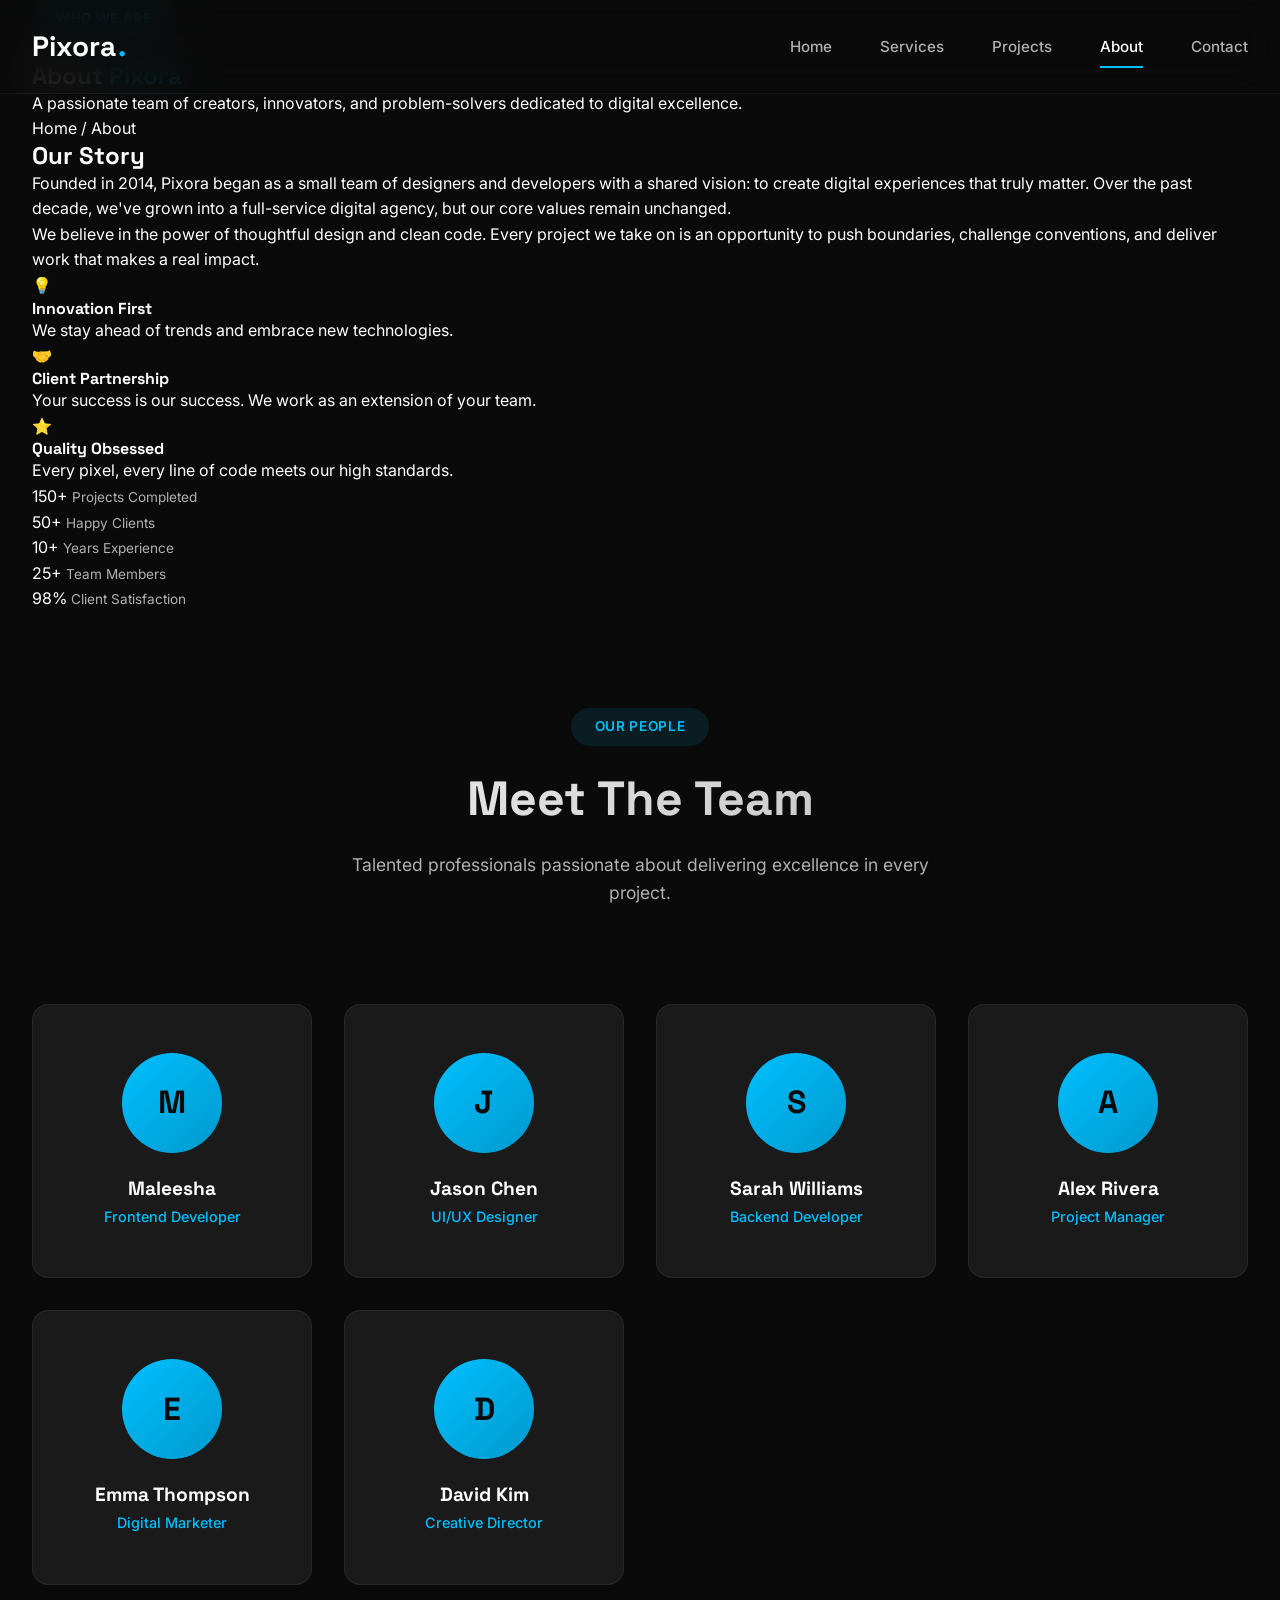
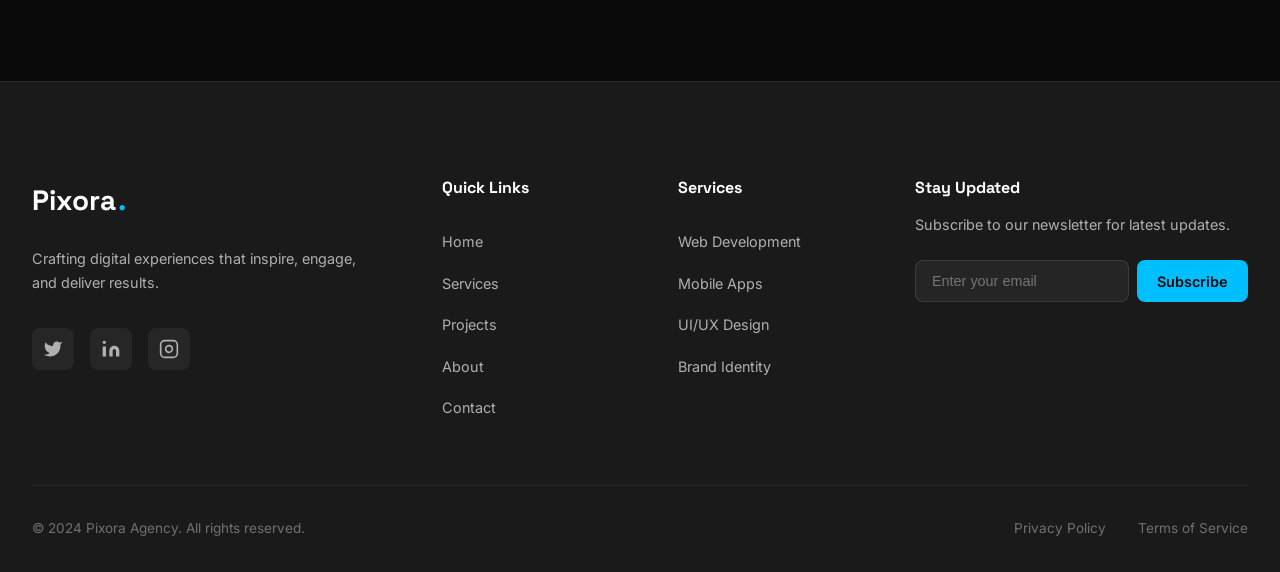
==== commit 1c5a5054: "Update about.html" ====
--- a/about.html
+++ b/about.html
@@ -1,1548 +1,278 @@
 <!DOCTYPE html>
-<html lang="en" data-theme="light">
+<html lang="en">
 <head>
     <meta charset="UTF-8">
     <meta name="viewport" content="width=device-width, initial-scale=1.0">
-    <meta name="description" content="About Handora Ceylon - Discover our heritage of handcrafted premium teas. The one and only manufacturer of exclusive Ceylon tea varieties.">
-    <title>About Us | Handora Ceylon - Our Story & Heritage</title>
-    
-    <!-- Google Fonts -->
-    <link href="https://fonts.googleapis.com/css2?family=Cormorant+Garamond:wght@400;500;600;700&family=Montserrat:wght@300;400;500;600;700&family=Playfair+Display:wght@400;500;600;700&display=swap" rel="stylesheet">
-    
-    <!-- Font Awesome Icons -->
-    <link rel="stylesheet" href="https://cdnjs.cloudflare.com/ajax/libs/font-awesome/6.5.0/css/all.min.css">
-    
-    <!-- AOS Animation -->
-    <link href="https://unpkg.com/aos@2.3.1/dist/aos.css" rel="stylesheet">
-    
-    <!-- Swiper CSS -->
-    <link rel="stylesheet" href="https://cdn.jsdelivr.net/npm/swiper@11/swiper-bundle.min.css">
-    
-    <style>
-        /* ============================================
-           CSS VARIABLES - LIGHT & DARK MODE
-        ============================================ */
-        :root {
-            --primary-gold: #c9a227;
-            --primary-gold-light: #d4af37;
-            --primary-gold-dark: #a88620;
-            --primary-green: #1a3d2e;
-            --primary-green-light: #2d5a44;
-            --primary-green-dark: #0f2419;
-            --accent-burgundy: #722f37;
-            --accent-cream: #faf6ed;
-            
-            --text-primary: #1a1a1a;
-            --text-secondary: #4a4a4a;
-            --text-muted: #7a7a7a;
-            --text-light: #ffffff;
-            
-            --bg-primary: #ffffff;
-            --bg-secondary: #f8f5ee;
-            --bg-tertiary: #f0ebe0;
-            --bg-card: #ffffff;
-            --bg-overlay: rgba(26, 61, 46, 0.95);
-            
-            --border-light: #e8e2d5;
-            --border-medium: #d4cdc0;
-            
-            --shadow-sm: 0 2px 15px rgba(0,0,0,0.06);
-            --shadow-md: 0 5px 30px rgba(0,0,0,0.1);
-            --shadow-lg: 0 15px 50px rgba(0,0,0,0.12);
-            --shadow-xl: 0 25px 80px rgba(0,0,0,0.15);
-            --shadow-gold: 0 5px 30px rgba(201, 162, 39, 0.25);
-            
-            --gradient-primary: linear-gradient(135deg, var(--primary-green) 0%, var(--primary-green-light) 100%);
-            --gradient-gold: linear-gradient(135deg, var(--primary-gold) 0%, var(--primary-gold-light) 100%);
-            --gradient-dark: linear-gradient(135deg, #0f2419 0%, #1a3d2e 50%, #2d5a44 100%);
-            
-            --font-heading: 'Cormorant Garamond', 'Playfair Display', serif;
-            --font-body: 'Montserrat', sans-serif;
-            --font-accent: 'Playfair Display', serif;
-        }
-
-        [data-theme="dark"] {
-            --text-primary: #f5f5f5;
-            --text-secondary: #c9c9c9;
-            --text-muted: #8a8a8a;
-            
-            --bg-primary: #0f1419;
-            --bg-secondary: #161d24;
-            --bg-tertiary: #1c252e;
-            --bg-card: #1c252e;
-            --bg-overlay: rgba(15, 20, 25, 0.98);
-            
-            --border-light: #2a3441;
-            --border-medium: #354152;
-            
-            --shadow-sm: 0 2px 15px rgba(0,0,0,0.2);
-            --shadow-md: 0 5px 30px rgba(0,0,0,0.3);
-            --shadow-lg: 0 15px 50px rgba(0,0,0,0.4);
-        }
-
-        *, *::before, *::after {
-            margin: 0;
-            padding: 0;
-            box-sizing: border-box;
-        }
-
-        html { scroll-behavior: smooth; font-size: 16px; overflow-x: hidden; }
-        
-        body {
-            font-family: var(--font-body);
-            color: var(--text-primary);
-            background-color: var(--bg-primary);
-            line-height: 1.7;
-            overflow-x: hidden;
-            transition: background-color 0.4s ease, color 0.4s ease;
-        }
-
-        ::selection { background-color: var(--primary-gold); color: var(--bg-primary); }
-        a { text-decoration: none; color: inherit; transition: all 0.3s ease; }
-        ul, ol { list-style: none; }
-        img { max-width: 100%; height: auto; display: block; }
-        button { cursor: pointer; border: none; outline: none; font-family: inherit; }
-        
-        .container { max-width: 1440px; margin: 0 auto; padding: 0 24px; }
-        .section-padding { padding: 100px 0; }
-
-        /* Custom Scrollbar */
-        ::-webkit-scrollbar { width: 10px; }
-        ::-webkit-scrollbar-track { background: var(--bg-secondary); }
-        ::-webkit-scrollbar-thumb { background: linear-gradient(var(--primary-gold), var(--primary-green)); border-radius: 10px; }
-
-        /* ============================================
-           BUTTONS
-        ============================================ */
-        .btn {
-            display: inline-flex;
-            align-items: center;
-            justify-content: center;
-            gap: 10px;
-            padding: 16px 36px;
-            font-family: var(--font-body);
-            font-weight: 600;
-            font-size: 13px;
-            letter-spacing: 2px;
-            text-transform: uppercase;
-            border-radius: 50px;
-            position: relative;
-            overflow: hidden;
-            z-index: 1;
-            transition: all 0.4s cubic-bezier(0.175, 0.885, 0.32, 1.275);
-        }
-
-        .btn::before {
-            content: '';
-            position: absolute;
-            top: 0; left: -100%;
-            width: 100%; height: 100%;
-            background: linear-gradient(90deg, transparent, rgba(255,255,255,0.2), transparent);
-            z-index: -1;
-            transition: left 0.5s ease;
-        }
-
-        .btn:hover::before { left: 100%; }
-
-        .btn-primary { background: var(--gradient-primary); color: white; box-shadow: 0 8px 25px rgba(26, 61, 46, 0.35); }
-        .btn-primary:hover { transform: translateY(-4px); box-shadow: 0 12px 35px rgba(26, 61, 46, 0.45); }
-        
-        .btn-gold { background: var(--gradient-gold); color: var(--primary-green-dark); box-shadow: var(--shadow-gold); }
-        .btn-gold:hover { transform: translateY(-4px) scale(1.02); box-shadow: 0 12px 40px rgba(201, 162, 39, 0.4); }
-        
-        .btn-outline { background: transparent; border: 2px solid var(--primary-gold); color: var(--primary-gold); }
-        .btn-outline:hover { background: var(--primary-gold); color: var(--primary-green-dark); }
-        
-        .btn-outline-white { background: transparent; border: 2px solid rgba(255,255,255,0.5); color: white; }
-        .btn-outline-white:hover { background: white; color: var(--primary-green); border-color: white; }
-        
-        .btn-lg { padding: 20px 48px; font-size: 14px; }
-        .btn-sm { padding: 12px 28px; font-size: 11px; }
-
-        /* ============================================
-           SECTION HEADERS
-        ============================================ */
-        .section-header { text-align: center; margin-bottom: 70px; position: relative; }
-        
-        .section-subtitle {
-            display: inline-flex; align-items: center; gap: 15px;
-            color: var(--primary-gold); font-family: var(--font-body);
-            font-size: 12px; font-weight: 600; letter-spacing: 4px;
-            text-transform: uppercase; margin-bottom: 18px;
-        }
-        .section-subtitle::before, .section-subtitle::after {
-            content: ''; width: 40px; height: 1px; background: var(--primary-gold);
-        }
-        
-        .section-title {
-            font-family: var(--font-heading); font-size: clamp(38px, 5vw, 56px);
-            font-weight: 600; color: var(--text-primary); line-height: 1.15; margin-bottom: 22px;
-        }
-        
-        .section-desc { font-size: 17px; color: var(--text-secondary); max-width: 650px; margin: 0 auto; line-height: 1.85; }
-
-        /* ============================================
-           HEADER / NAVIGATION
-        ============================================ */
-        .header { position: fixed; top: 0; left: 0; width: 100%; z-index: 10000; transition: all 0.4s cubic-bezier(0.25, 0.46, 0.45, 0.94); background: transparent; }
-        .header.scrolled { background: var(--bg-overlay); backdrop-filter: blur(25px); box-shadow: 0 5px 30px rgba(0,0,0,0.15); }
-        [data-theme="dark"] .header.scrolled { background: rgba(15, 20, 25, 0.95); }
-
-        .header-top-bar { background: var(--primary-green-dark); padding: 10px 0; font-size: 12px; letter-spacing: 0.5px; }
-        .header-top-content { display: flex; justify-content: space-between; align-items: center; }
-        .top-left, .top-right { display: flex; align-items: center; gap: 28px; }
-        .top-left a, .top-right a { color: rgba(255,255,255,0.85); display: flex; align-items: center; gap: 8px; font-weight: 400; }
-        .top-left a:hover, .top-right a:hover { color: var(--primary-gold); }
-        .social-mini a { width: 28px; height: 28px; display: flex; align-items: center; justify-content: center; border-radius: 50%; background: rgba(255,255,255,0.1); transition: all 0.3s ease; }
-        .social-mini a:hover { background: var(--primary-gold); color: var(--primary-green-dark); transform: translateY(-2px); }
-
-        .header-main { padding: 18px 0; transition: padding 0.3s ease; }
-        .header.scrolled .header-main { padding: 12px 0; }
-        .nav-wrapper { display: flex; justify-content: space-between; align-items: center; }
-
-        .logo { display: flex; align-items: center; gap: 14px; }
-        .logo-icon { width: 58px; height: 58px; background: var(--gradient-gold); border-radius: 50%; display: flex; align-items: center; justify-content: center; font-size: 26px; color: var(--primary-green-dark); box-shadow: var(--shadow-gold); position: relative; }
-        .logo-icon::after { content: ''; position: absolute; inset: -4px; border-radius: 50%; border: 2px solid var(--primary-gold); opacity: 0.3; animation: logoPulse 2s infinite; }
-        @keyframes logoPulse { 0%, 100% { transform: scale(1); opacity: 0.3; } 50% { transform: scale(1.08); opacity: 0.1; } }
-        .logo-text { font-family: var(--font-heading); font-size: 28px; font-weight: 700; color: white; line-height: 1.1; }
-        .header.scrolled .logo-text { color: var(--text-primary); }
-        .logo-text span { color: var(--primary-gold); display: block; font-size: 11px; font-family: var(--font-body); letter-spacing: 3px; text-transform: uppercase; font-weight: 400; }
-
-        .main-nav { display: flex; align-items: center; gap: 6px; }
-        .nav-link { padding: 12px 20px; font-size: 13px; font-weight: 500; color: rgba(255,255,255,0.9); letter-spacing: 0.5px; border-radius: 8px; position: relative; transition: all 0.3s ease; }
-        .header.scrolled .nav-link { color: var(--text-secondary); }
-        .nav-link:hover, .nav-link.active { color: var(--primary-gold); background: rgba(201, 162, 39, 0.1); }
-        .nav-link.active::after { content: ''; position: absolute; bottom: 6px; left: 50%; transform: translateX(-50%); width: 20px; height: 2px; background: var(--primary-gold); border-radius: 2px; }
-
-        .nav-actions { display: flex; align-items: center; gap: 14px; }
-        .nav-btn { width: 48px; height: 48px; border-radius: 50%; background: rgba(255,255,255,0.1); color: white; font-size: 17px; display: flex; align-items: center; justify-content: center; position: relative; transition: all 0.3s ease; border: 1px solid rgba(255,255,255,0.1); }
-        .header.scrolled .nav-btn { background: var(--bg-tertiary); color: var(--text-primary); border-color: var(--border-light); }
-        .nav-btn:hover { background: var(--primary-gold); color: var(--primary-green-dark); transform: translateY(-3px); box-shadow: var(--shadow-gold); }
-        .nav-btn .badge { position: absolute; top: -4px; right: -4px; width: 20px; height: 20px; background: var(--accent-burgundy); color: white; border-radius: 50%; font-size: 10px; font-weight: 700; display: flex; align-items: center; justify-content: center; }
-
-        .theme-toggle { width: 48px; height: 48px; border-radius: 50%; background: rgba(255,255,255,0.1); color: white; font-size: 18px; display: flex; align-items: center; justify-content: center; cursor: pointer; transition: all 0.3s ease; border: 1px solid rgba(255,255,255,0.1); }
-        .header.scrolled .theme-toggle { background: var(--bg-tertiary); color: var(--text-primary); border-color: var(--border-light); }
-        .theme-toggle:hover { background: var(--primary-gold); color: var(--primary-green-dark); transform: rotate(180deg); }
-
-        .mobile-menu-btn { display: none; flex-direction: column; gap: 6px; cursor: pointer; padding: 10px; z-index: 10001; }
-        .mobile-menu-btn span { width: 28px; height: 2.5px; background: white; border-radius: 3px; transition: all 0.3s ease; }
-        .header.scrolled .mobile-menu-btn span { background: var(--text-primary); }
-        .mobile-menu-btn.active span:nth-child(1) { transform: rotate(45deg) translate(6px, 6px); }
-        .mobile-menu-btn.active span:nth-child(2) { opacity: 0; }
-        .mobile-menu-btn.active span:nth-child(3) { transform: rotate(-45deg) translate(6px, -6px); }
-
-        .mobile-nav { position: fixed; top: 0; right: -100%; width: 88%; max-width: 420px; height: 100vh; background: var(--bg-primary); z-index: 9999; padding: 100px 35px 40px; transition: right 0.45s cubic-bezier(0.77, 0, 0.175, 1); overflow-y: auto; box-shadow: -10px 0 50px rgba(0,0,0,0.2); }
-        .mobile-nav.active { right: 0; }
-        .mobile-nav-overlay { position: fixed; inset: 0; background: rgba(0,0,0,0.6); z-index: 9998; opacity: 0; visibility: hidden; transition: all 0.3s ease; }
-        .mobile-nav-overlay.active { opacity: 1; visibility: visible; }
-        .mobile-nav .nav-item { display: block; padding: 16px 0; font-size: 16px; font-weight: 500; color: var(--text-primary); border-bottom: 1px solid var(--border-light); transition: all 0.3s ease; }
-        .mobile-nav .nav-item:hover { color: var(--primary-gold); padding-left: 15px; }
-        .mobile-nav .nav-item i { width: 30px; color: var(--primary-gold); }
-        .mobile-nav-info { margin-top: 35px; padding-top: 25px; border-top: 2px solid var(--border-light); }
-        .mobile-nav-info p { font-size: 14px; color: var(--text-muted); margin-bottom: 10px; display: flex; align-items: center; gap: 10px; }
-        .mobile-nav-info p i { color: var(--primary-gold); width: 20px; }
-
-        /* ============================================
-           PAGE HERO BANNER
-        ============================================ */
-        .page-hero {
-            min-height: 55vh;
-            background: var(--gradient-hero),
-                        url('https://images.unsplash.com/photo-1564890369478-c89ca6d9cde9?w=1920&q=80') center/cover no-repeat fixed;
-            display: flex; align-items: center; position: relative; overflow: hidden;
-        }
-        .page-hero::before { content: ''; position: absolute; inset: 0; background: radial-gradient(ellipse at 40% 50%, transparent 0%, rgba(0,0,0,0.5) 100%); }
-        .page-hero .container { position: relative; z-index: 3; text-align: center; padding: 140px 0 120px; }
-        .page-hero-badge { display: inline-flex; align-items: center; gap: 10px; background: rgba(201, 162, 39, 0.2); border: 1px solid rgba(201, 162, 39, 0.4); padding: 10px 26px; border-radius: 50px; color: var(--primary-gold); font-size: 12px; font-weight: 600; letter-spacing: 2px; text-transform: uppercase; margin-bottom: 25px; backdrop-filter: blur(10px); }
-        .page-hero-title { font-family: var(--font-heading); font-size: clamp(42px, 7vw, 72px); font-weight: 700; color: white; line-height: 1.1; margin-bottom: 22px; }
-        .page-hero-title span { color: var(--primary-gold); font-style: italic; }
-        .page-hero-desc { font-size: 18px; color: rgba(255,255,255,0.85); max-width: 650px; margin: 0 auto 35px; line-height: 1.85; }
-        .breadcrumb { display: flex; justify-content: center; align-items: center; gap: 12px; font-size: 14px; color: rgba(255,255,255,0.7); }
-        .breadcrumb a { color: var(--primary-gold); }
-        .breadcrumb i { font-size: 11px; }
-
-        /* ============================================
-           STORY SECTION - FEATURE 1
-        ============================================ */
-        .story-section { background: var(--bg-primary); position: relative; overflow: hidden; }
-        .story-grid { display: grid; grid-template-columns: 1fr 1fr; gap: 70px; align-items: center; }
-        .story-images { position: relative; }
-        .story-img-main { border-radius: 20px; overflow: hidden; box-shadow: var(--shadow-lg); position: relative; z-index: 2; }
-        .story-img-main img { width: 100%; height: 500px; object-fit: cover; transition: transform 0.6s ease; }
-        .story-img-main:hover img { transform: scale(1.05); }
-        .story-img-float { position: absolute; bottom: -30px; right: -30px; width: 220px; height: 220px; border-radius: 20px; overflow: hidden; box-shadow: var(--shadow-xl); border: 5px solid var(--bg-secondary); z-index: 3; }
-        .story-img-float img { width: 100%; height: 100%; object-fit: cover; }
-        .experience-badge { position: absolute; top: 30px; left: -30px; background: var(--gradient-gold); color: var(--primary-green-dark); padding: 25px; border-radius: 16px; text-align: center; box-shadow: var(--shadow-gold); z-index: 4; }
-        .experience-badge .years { font-family: var(--font-heading); font-size: 42px; font-weight: 700; line-height: 1; }
-        .experience-badge .text { font-size: 11px; font-weight: 600; text-transform: uppercase; letter-spacing: 1px; }
-        .story-content { position: relative; z-index: 2; }
-        .story-content .section-header { text-align: left; margin-bottom: 35px; }
-        .story-content .section-subtitle { justify-content: flex-start; }
-        .story-content .section-title { font-size: clamp(34px, 4vw, 46px); }
-        .story-text { font-size: 16px; color: var(--text-secondary); line-height: 1.95; margin-bottom: 22px; }
-        .story-text strong { color: var(--primary-gold); font-weight: 600; }
-        .story-highlight { background: linear-gradient(135deg, rgba(201,162,39,0.1), rgba(26,61,46,0.05)); border-left: 4px solid var(--primary-gold); padding: 22px 28px; border-radius: 0 12px 12px 0; margin: 28px 0; }
-        .story-highlight p { font-family: var(--font-accent); font-size: 18px; color: var(--text-primary); font-style: italic; line-height: 1.7; }
-        .story-features-list { display: grid; grid-template-columns: 1fr 1fr; gap: 16px; margin-bottom: 35px; }
-        .story-feature-item { display: flex; align-items: center; gap: 12px; font-size: 14px; font-weight: 500; color: var(--text-primary); }
-        .story-feature-item i { width: 34px; height: 34px; background: rgba(201, 162, 39, 0.15); border-radius: 10px; display: flex; align-items: center; justify-content: center; color: var(--primary-gold); font-size: 13px; }
-
-        /* ============================================
-           VALUES SECTION - FEATURE 2
-        ============================================ */
-        .values-section { background: var(--bg-secondary); position: relative; overflow: hidden; }
-        .values-section::before { content: ''; position: absolute; top: -200px; right: -200px; width: 500px; height: 500px; background: radial-gradient(circle, rgba(201,162,39,0.08), transparent); border-radius: 50%; }
-        .values-grid { display: grid; grid-template-columns: repeat(3, 1fr); gap: 30px; }
-        .value-card { background: var(--bg-card); border-radius: 20px; padding: 45px 35px; text-align: center; box-shadow: var(--shadow-sm); transition: all 0.4s cubic-bezier(0.175, 0.885, 0.32, 1.275); position: relative; overflow: hidden; border: 1px solid var(--border-light); }
-        .value-card::before { content: ''; position: absolute; top: 0; left: 0; right: 0; height: 4px; background: var(--gradient-gold); transform: scaleX(0); transition: transform 0.4s ease; }
-        .value-card:hover { transform: translateY(-12px); box-shadow: var(--shadow-lg); }
-        .value-card:hover::before { transform: scaleX(1); }
-        .value-icon-wrap { width: 90px; height: 90px; background: linear-gradient(135deg, var(--bg-tertiary), var(--bg-secondary)); border-radius: 50%; display: flex; align-items: center; justify-content: center; font-size: 38px; color: var(--primary-gold); margin: 0 auto 25px; transition: all 0.4s ease; }
-        .value-card:hover .value-icon-wrap { background: var(--gradient-gold); color: var(--primary-green-dark); transform: scale(1.1) rotate(5deg); }
-        .value-title { font-family: var(--font-heading); font-size: 24px; font-weight: 600; color: var(--text-primary); margin-bottom: 14px; }
-        .value-desc { font-size: 14px; color: var(--text-muted); line-height: 1.8; }
-
-        /* ============================================
-           MISSION VISION SECTION - FEATURE 3
-        ============================================ */
-        .mission-vision-section { background: var(--bg-primary); }
-        .mv-grid { display: grid; grid-template-columns: 1fr 1fr; gap: 35px; }
-        .mv-card { background: var(--gradient-dark); border-radius: 24px; padding: 55px 45px; position: relative; overflow: hidden; min-height: 380px; display: flex; flex-direction: column; justify-content: center; }
-        .mv-card::before { content: ''; position: absolute; top: -50%; right: -30%; width: 300px; height: 300px; background: radial-gradient(circle, rgba(201,162,39,0.12), transparent); border-radius: 50%; }
-        .mv-card.vision { background: var(--gradient-gold); }
-        .mv-card.vision::before { background: radial-gradient(circle, rgba(26,61,46,0.1), transparent); }
-        .mv-icon { width: 75px; height: 75px; background: rgba(255,255,255,0.15); border-radius: 20px; display: flex; align-items: center; justify-content: center; font-size: 34px; margin-bottom: 28px; position: relative; z-index: 2; }
-        .mv-card.vision .mv-icon { background: rgba(26,61,46,0.12); color: var(--primary-green-dark); }
-        .mv-label { font-size: 12px; font-weight: 700; letter-spacing: 3px; text-transform: uppercase; margin-bottom: 12px; position: relative; z-index: 2; color: var(--primary-gold); }
-        .mv-card.vision .mv-label { color: var(--primary-green-dark); opacity: 0.8; }
-        .mv-title { font-family: var(--font-heading); font-size: 36px; font-weight: 700; color: white; margin-bottom: 18px; position: relative; z-index: 2; }
-        .mv-card.vision .mv-title { color: var(--primary-green-dark); }
-        .mv-text { font-size: 16px; color: rgba(255,255,255,0.82); line-height: 1.9; position: relative; z-index: 2; }
-        .mv-card.vision .mv-text { color: rgba(26,61,46,0.8); }
-
-        /* ============================================
-           PROCESS/TIMELINE SECTION - FEATURE 4
-        ============================================ */
-        .process-section { background: var(--bg-secondary); position: relative; overflow: hidden; }
-        .process-timeline { position: relative; max-width: 900px; margin: 0 auto; }
-        .process-timeline::before { content: ''; position: absolute; left: 50%; top: 0; bottom: 0; width: 3px; background: linear-gradient(to bottom, var(--primary-gold), var(--primary-green)); transform: translateX(-50%); border-radius: 3px; }
-        .timeline-item { display: flex; align-items: center; margin-bottom: 55px; position: relative; }
-        .timeline-item:last-child { margin-bottom: 0; }
-        .timeline-item:nth-child(odd) { flex-direction: row-reverse; }
-        .timeline-content { width: calc(50% - 45px); background: var(--bg-card); padding: 32px; border-radius: 18px; box-shadow: var(--shadow-sm); position: relative; transition: all 0.4s ease; border: 1px solid var(--border-light); }
-        .timeline-content:hover { transform: translateY(-5px); box-shadow: var(--shadow-md); }
-        .timeline-dot { position: absolute; left: 50%; transform: translateX(-50%); width: 22px; height: 22px; background: var(--primary-gold); border: 4px solid var(--bg-secondary); border-radius: 50%; z-index: 3; box-shadow: 0 0 0 4px var(--primary-gold); opacity: 0.3; }
-        .timeline-number { font-family: var(--font-heading); font-size: 48px; font-weight: 700; color: var(--primary-gold); opacity: 0.2; line-height: 1; margin-bottom: 8px; }
-        .timeline-title { font-family: var(--font-heading); font-size: 22px; font-weight: 600; color: var(--text-primary); margin-bottom: 10px; }
-        .timeline-desc { font-size: 14px; color: var(--text-muted); line-height: 1.75; }
-
-        /* ============================================
-           STATS/COUNTERS SECTION - FEATURE 5
-        ============================================ */
-        .stats-section { background: var(--gradient-dark); position: relative; overflow: hidden; padding: 80px 0; }
-        .stats-section::before { content: ''; position: absolute; inset: 0; background: url("data:image/svg+xml,%3Csvg width='60' height='60' viewBox='0 0 60 60' xmlns='http://www.w3.org/2000/svg'%3E%3Cg fill='none' fill-rule='evenodd'%3E%3Cg fill='%23c9a227' fill-opacity='0.04'%3E%3Cpath d='M36 34v-4h-2v4h-4v2h4v4h2v-4h4v-2h-4zm0-30V0h-2v4h-4v2h4v4h2V6h4V4h-4zM6 34v-4H4v4H0v2h4v4h2v-4h4v-2H6zM6 4V0H4v4H0v2h4v4h2V6h4V4H6z'/%3E%3C/g%3E%3C/g%3E%3C/svg%3E"); }
-        .stats-grid { display: grid; grid-template-columns: repeat(4, 1fr); gap: 35px; position: relative; z-index: 2; }
-        .stat-box { text-align: center; padding: 35px 25px; }
-        .stat-icon { width: 70px; height: 70px; background: rgba(201,162,39,0.15); border-radius: 50%; display: flex; align-items: center; justify-content: center; font-size: 30px; color: var(--primary-gold); margin: 0 auto 20px; }
-        .stat-number { font-family: var(--font-heading); font-size: 52px; font-weight: 700; color: var(--primary-gold); line-height: 1; margin-bottom: 8px; }
-        .stat-label { font-size: 13px; color: rgba(255,255,255,0.7); text-transform: uppercase; letter-spacing: 2px; font-weight: 500; }
-
-        /* ============================================
-           TEAM SECTION - FEATURE 6
-        ============================================ */
-        .team-section { background: var(--bg-primary); }
-        .team-grid { display: grid; grid-template-columns: repeat(4, 1fr); gap: 30px; }
-        .team-card { background: var(--bg-card); border-radius: 20px; overflow: hidden; box-shadow: var(--shadow-sm); transition: all 0.4s ease; group: true; border: 1px solid var(--border-light); }
-        .team-card:hover { transform: translateY(-10px); box-shadow: var(--shadow-lg); }
-        .team-image { aspect-ratio: 1; overflow: hidden; position: relative; }
-        .team-image img { width: 100%; height: 100%; object-fit: cover; transition: transform 0.6s ease; }
-        .team-card:hover .team-image img { transform: scale(1.08); }
-        .team-social { position: absolute; bottom: 0; left: 0; right: 0; background: linear-gradient(to top, rgba(26,61,46,0.95), transparent); padding: 25px 20px 20px; display: flex; justify-content: center; gap: 10px; transform: translateY(100%); transition: transform 0.4s ease; }
-        .team-card:hover .team-social { transform: translateY(0); }
-        .team-social a { width: 38px; height: 38px; background: rgba(255,255,255,0.15); border-radius: 50%; display: flex; align-items: center; justify-content: center; color: white; font-size: 14px; transition: all 0.3s ease; }
-        .team-social a:hover { background: var(--primary-gold); color: var(--primary-green-dark); }
-        .team-info { padding: 24px; text-align: center; }
-        .team-name { font-family: var(--font-heading); font-size: 22px; font-weight: 600; color: var(--text-primary); margin-bottom: 5px; }
-        .team-role { font-size: 13px; color: var(--primary-gold); font-weight: 500; text-transform: uppercase; letter-spacing: 1px; }
-
-        /* ============================================
-           CERTIFICATIONS SECTION - FEATURE 7
-        ============================================ */
-        .cert-section { background: var(--bg-secondary); }
-        .cert-grid { display: grid; grid-template-columns: repeat(4, 1fr); gap: 25px; }
-        .cert-card { background: var(--bg-card); border-radius: 16px; padding: 35px 25px; text-align: center; box-shadow: var(--shadow-sm); border: 1px solid var(--border-light); transition: all 0.4s ease; }
-        .cert-card:hover { transform: translateY(-8px); box-shadow: var(--shadow-md); border-color: var(--primary-gold); }
-        .cert-icon { width: 80px; height: 80px; background: linear-gradient(135deg, rgba(201,162,39,0.12), rgba(26,61,46,0.06)); border-radius: 50%; display: flex; align-items: center; justify-content: center; font-size: 36px; color: var(--primary-gold); margin: 0 auto 18px; }
-        .cert-name { font-family: var(--font-heading); font-size: 17px; font-weight: 600; color: var(--text-primary); margin-bottom: 8px; }
-        .cert-desc { font-size: 12px; color: var(--text-muted); line-height: 1.6; }
-
-        /* ============================================
-           FACTORY/GALLERY SECTION - FEATURE 8
-        ============================================ */
-        .gallery-section { background: var(--bg-primary); }
-        .gallery-grid { display: grid; grid-template-columns: repeat(4, 1fr); grid-template-rows: repeat(2, 250px); gap: 20px; }
-        .gallery-item { border-radius: 16px; overflow: hidden; position: relative; cursor: pointer; }
-        .gallery-item:first-child { grid-column: span 2; grid-row: span 2; }
-        .gallery-item img { width: 100%; height: 100%; object-fit: cover; transition: transform 0.6s ease; }
-        .gallery-item:hover img { transform: scale(1.1); }
-        .gallery-overlay { position: absolute; inset: 0; background: linear-gradient(to top, rgba(26,61,46,0.9), transparent); display: flex; align-items: flex-end; padding: 22px; opacity: 0; transition: opacity 0.4s ease; }
-        .gallery-item:hover .gallery-overlay { opacity: 1; }
-        .gallery-overlay span { color: white; font-weight: 600; font-size: 15px; }
-
-        /* ============================================
-           WHY CHOOSE US - FEATURE 9
-        ============================================ */
-        .why-section { background: var(--bg-secondary); position: relative; overflow: hidden; }
-        .why-grid { display: grid; grid-template-columns: repeat(2, 1fr); gap: 25px; }
-        .why-card { background: var(--bg-card); border-radius: 18px; padding: 35px 30px; display: flex; gap: 22px; align-items: flex-start; box-shadow: var(--shadow-sm); border: 1px solid var(--border-light); transition: all 0.4s ease; }
-        .why-card:hover { transform: translateX(8px); box-shadow: var(--shadow-md); border-color: var(--primary-gold); }
-        .why-icon { width: 65px; height: 65px; min-width: 65px; background: var(--gradient-gold); border-radius: 16px; display: flex; align-items: center; justify-content: center; font-size: 26px; color: var(--primary-green-dark); }
-        .why-content h4 { font-family: var(--font-heading); font-size: 20px; font-weight: 600; color: var(--text-primary); margin-bottom: 10px; }
-        .why-content p { font-size: 14px; color: var(--text-muted); line-height: 1.75; }
-
-        /* ============================================
-           PARTNERS/CLIENTS - FEATURE 10
-        ============================================ */
-        .partners-section { background: var(--bg-primary); padding: 60px 0; border-top: 1px solid var(--border-light); border-bottom: 1px solid var(--border-light); }
-        .partners-marquee { display: flex; align-items: center; gap: 60px; animation: marquee 30s linear infinite; }
-        @keyframes marquee { 0% { transform: translateX(0); } 100% { transform: translateX(-50%); } }
-        .partner-logo { font-family: var(--font-heading); font-size: 24px; font-weight: 600; color: var(--text-muted); opacity: 0.5; white-space: nowrap; transition: all 0.3s ease; }
-        .partner-logo:hover { opacity: 1; color: var(--primary-gold); }
-
-        /* ============================================
-           CTA SECTION - FEATURE 11
-        ============================================ */
-        .cta-section { background: var(--gradient-primary); position: relative; overflow: hidden; padding: 90px 0; }
-        .cta-section::before { content: ''; position: absolute; top: -100px; right: -100px; width: 350px; height: 350px; background: radial-gradient(circle, rgba(201,162,39,0.2), transparent); border-radius: 50%; }
-        .cta-section::after { content: ''; position: absolute; bottom: -80px; left: -80px; width: 280px; height: 280px; background: radial-gradient(circle, rgba(255,255,255,0.07), transparent); border-radius: 50%; }
-        .cta-content { display: flex; justify-content: space-between; align-items: center; gap: 50px; position: relative; z-index: 2; }
-        .cta-text h3 { font-family: var(--font-heading); font-size: 42px; color: white; margin-bottom: 12px; }
-        .cta-text p { font-size: 17px; color: rgba(255,255,255,0.8); max-width: 500px; }
-        .cta-buttons { display: flex; gap: 16px; flex-shrink: 0; }
-
-        /* ============================================
-           FAQ SECTION - FEATURE 12
-        ============================================ */
-        .faq-section { background: var(--bg-secondary); }
-        .faq-container { max-width: 800px; margin: 0 auto; }
-        .faq-item { background: var(--bg-card); border-radius: 14px; margin-bottom: 14px; overflow: hidden; box-shadow: var(--shadow-sm); border: 1px solid var(--border-light); transition: all 0.3s ease; }
-        .faq-item:hover { border-color: var(--primary-gold); }
-        .faq-question { padding: 22px 28px; display: flex; justify-content: space-between; align-items: center; cursor: pointer; font-family: var(--font-heading); font-size: 18px; font-weight: 600; color: var(--text-primary); transition: all 0.3s ease; }
-        .faq-question i { color: var(--primary-gold); transition: transform 0.3s ease; }
-        .faq-item.active .faq-question { color: var(--primary-gold); }
-        .faq-item.active .faq-question i { transform: rotate(180deg); }
-        .faq-answer { max-height: 0; overflow: hidden; transition: max-height 0.4s ease; }
-        .faq-answer-inner { padding: 0 28px 22px; font-size: 15px; color: var(--text-muted); line-height: 1.8; }
-        .faq-item.active .faq-answer { max-height: 300px; }
-
-        /* ============================================
-           LOCATION/MAP SECTION - FEATURE 13
-        ============================================ */
-        .location-section { background: var(--bg-primary); }
-        .location-grid { display: grid; grid-template-columns: 1fr 1fr; gap: 40px; align-items: stretch; }
-        .location-info { padding: 40px; background: var(--bg-secondary); border-radius: 20px; }
-        .location-info h3 { font-family: var(--font-heading); font-size: 28px; font-weight: 600; color: var(--text-primary); margin-bottom: 25px; }
-        .info-item { display: flex; gap: 18px; margin-bottom: 24px; align-items: flex-start; }
-        .info-icon { width: 52px; height: 52px; min-width: 52px; background: var(--gradient-gold); border-radius: 14px; display: flex; align-items: center; justify-content: center; font-size: 22px; color: var(--primary-green-dark); }
-        .info-text h4 { font-size: 15px; font-weight: 600; color: var(--text-primary); margin-bottom: 4px; }
-        .info-text p { font-size: 14px; color: var(--text-muted); line-height: 1.6; }
-        .map-container { border-radius: 20px; overflow: hidden; box-shadow: var(--shadow-md); height: 100%; min-height: 450px; }
-        .map-container iframe { width: 100%; height: 100%; border: none; filter: grayscale(30%) contrast(1.1); transition: filter 0.3s ease; }
-        .map-container:hover iframe { filter: grayscale(0%) contrast(1); }
-
-        /* ============================================
-           FOOTER
-        ============================================ */
-        .footer { background: var(--primary-green-dark); color: white; padding-top: 80px; }
-        .footer-main { display: grid; grid-template-columns: 1.5fr 1fr 1fr 1.3fr; gap: 50px; padding-bottom: 60px; border-bottom: 1px solid rgba(255,255,255,0.1); }
-        .footer-brand .logo { margin-bottom: 22px; }
-        .footer-about { font-size: 15px; color: rgba(255,255,255,0.7); line-height: 1.85; margin-bottom: 26px; }
-        .footer-social { display: flex; gap: 12px; }
-        .footer-social a { width: 46px; height: 46px; background: rgba(255,255,255,0.1); border-radius: 50%; display: flex; align-items: center; justify-content: center; font-size: 18px; color: white; transition: all 0.3s ease; }
-        .footer-social a:hover { background: var(--primary-gold); color: var(--primary-green-dark); transform: translateY(-5px); }
-        .footer-title { font-family: var(--font-heading); font-size: 22px; font-weight: 600; color: white; margin-bottom: 28px; position: relative; padding-bottom: 15px; }
-        .footer-title::after { content: ''; position: absolute; bottom: 0; left: 0; width: 45px; height: 3px; background: var(--primary-gold); border-radius: 2px; }
-        .footer-links li { margin-bottom: 14px; }
-        .footer-links a { color: rgba(255,255,255,0.7); font-size: 15px; display: flex; align-items: center; gap: 10px; transition: all 0.3s ease; }
-        .footer-links a:hover { color: var(--primary-gold); padding-left: 8px; }
-        .footer-links a i { font-size: 10px; color: var(--primary-gold); }
-        .footer-contact li { display: flex; gap: 15px; margin-bottom: 20px; font-size: 15px; color: rgba(255,255,255,0.75); }
-        .footer-contact i { color: var(--primary-gold); font-size: 20px; margin-top: 2px; width: 22px; }
-        .footer-bottom { padding: 28px 0; display: flex; justify-content: space-between; align-items: center; flex-wrap: wrap; gap: 18px; }
-        .footer-bottom p { font-size: 14px; color: rgba(255,255,255,0.55); }
-        .payment-icons { display: flex; gap: 12px; }
-        .payment-icon { width: 52px; height: 34px; background: rgba(255,255,255,0.1); border-radius: 8px; display: flex; align-items: center; justify-content: center; font-size: 22px; color: rgba(255,255,255,0.6); }
-
-        /* Back to Top */
-        .back-to-top { position: fixed; bottom: 32px; right: 32px; width: 56px; height: 56px; background: var(--gradient-gold); color: var(--primary-green-dark); border: none; border-radius: 50%; font-size: 22px; cursor: pointer; opacity: 0; visibility: hidden; transform: translateY(20px); transition: all 0.4s ease; z-index: 9999; box-shadow: var(--shadow-gold); }
-        .back-to-top.visible { opacity: 1; visibility: visible; transform: translateY(0); }
-        .back-to-top:hover { transform: translateY(-5px) scale(1.1); }
-
-        /* ============================================
-           RESPONSIVE DESIGN
-        ============================================ */
-        @media (max-width: 1280px) {
-            .team-grid { grid-template-columns: repeat(2, 1fr); }
-            .cert-grid { grid-template-columns: repeat(3, 1fr); }
-            .gallery-grid { grid-template-columns: repeat(3, 1fr); grid-template-rows: repeat(2, 220px); }
-            .gallery-item:first-child { grid-column: span 2; grid-row: span 2; }
-        }
-
-        @media (max-width: 1024px) {
-            .main-nav { display: none; }
-            .mobile-menu-btn { display: flex; }
-            .mobile-nav { display: block; }
-            .mobile-nav-overlay { display: block; }
-            .story-grid { grid-template-columns: 1fr; gap: 50px; }
-            .story-images { max-width: 500px; margin: 0 auto; }
-            .story-content .section-header { text-align: center; }
-            .story-content .section-subtitle { justify-content: center; }
-            .values-grid { grid-template-columns: repeat(2, 1fr); }
-            .mv-grid { grid-template-columns: 1fr; }
-            .process-timeline::before { left: 20px; }
-            .timeline-item { flex-direction: row !important; padding-left: 55px; }
-            .timeline-content { width: 100%; }
-            .timeline-dot { left: 20px; }
-            .stats-grid { grid-template-columns: repeat(2, 1fr); gap: 25px; }
-            .team-grid { grid-template-columns: repeat(2, 1fr); }
-            .cert-grid { grid-template-columns: repeat(2, 1fr); }
-            .gallery-grid { grid-template-columns: repeat(2, 1fr); grid-template-rows: auto; }
-            .gallery-item:first-child { grid-column: span 2; grid-row: span 1; }
-            .gallery-item { min-height: 200px; }
-            .why-grid { grid-template-columns: 1fr; }
-            .location-grid { grid-template-columns: 1fr; }
-            .cta-content { flex-direction: column; text-align: center; }
-            .cta-buttons { justify-content: center; flex-wrap: wrap; }
-            .footer-main { grid-template-columns: repeat(2, 1fr); }
-        }
-
-        @media (max-width: 768px) {
-            html { font-size: 15px; }
-            .header-top-bar { display: none; }
-            .section-padding { padding: 75px 0; }
-            .section-header { margin-bottom: 50px; }
-            .section-title { font-size: 32px; }
-            .page-hero { min-height: 45vh; }
-            .page-hero .container { padding: 120px 0 90px; }
-            .page-hero-title { font-size: 36px; }
-            .values-grid { grid-template-columns: 1fr; }
-            .stats-grid { grid-template-columns: 1fr 1fr; }
-            .team-grid { grid-template-columns: 1fr; max-width: 350px; margin: 0 auto; }
-            .cert-grid { grid-template-columns: 1fr 1fr; }
-            .gallery-grid { grid-template-columns: 1fr; }
-            .gallery-item:first-child { grid-column: span 1; min-height: 280px; }
-            .gallery-item { min-height: 180px; }
-            .cta-text h3 { font-size: 28px; }
-            .footer-main { grid-template-columns: 1fr; gap: 35px; }
-            .footer-bottom { flex-direction: column; text-align: center; }
-            .process-timeline::before { left: 15px; }
-            .timeline-item { padding-left: 50px; }
-            .timeline-dot { left: 15px; }
-        }
-
-        @media (max-width: 576px) {
-            .container { padding: 0 18px; }
-            .section-title { font-size: 28px; }
-            .page-hero-title { font-size: 30px; }
-            .logo-icon { width: 48px; height: 48px; font-size: 22px; }
-            .logo-text { font-size: 22px; }
-            .story-features-list { grid-template-columns: 1fr; }
-            .stats-grid { grid-template-columns: 1fr; }
-            .cert-grid { grid-template-columns: 1fr; }
-            .mv-card { padding: 40px 28px; min-height: auto; }
-            .mv-title { font-size: 28px; }
-            .timeline-content { padding: 24px 20px; }
-            .timeline-title { font-size: 19px; }
-            .faq-question { padding: 18px 20px; font-size: 16px; }
-            .faq-answer-inner { padding: 0 20px 18px; }
-            .location-info { padding: 28px; }
-            .map-container { min-height: 300px; }
-        }
-
-        @media (max-height: 500px) and (orientation: landscape) {
-            .page-hero { min-height: auto; }
-            .page-hero .container { padding: 90px 0 60px; }
-        }
-
-        @media print {
-            .header, .back-to-top, .mobile-nav, .mobile-nav-overlay { display: none !important; }
-            body { background: white !important; color: black !important; }
-        }
-
-        @media (prefers-reduced-motion: reduce) {
-            *, *::before, *::after { animation-duration: 0.01ms !important; transition-duration: 0.01ms !important; }
-        }
-
-        @media (hover: none) and (pointer: coarse) {
-            .team-social { transform: translateY(0); position: relative; background: var(--bg-tertiary); padding: 15px; }
-        }
-    </style>
+    <title>Pixora - About Us</title>
+    <link rel="stylesheet" href="style.css">
+    <link href="https://fonts.googleapis.com/css2?family=Inter:wght@300;400;500;600;700;800&family=Space+Grotesk:wght@400;500;600;700&display=swap" rel="stylesheet">
 </head>
 <body>
 
-    <!-- ============================================
-         HEADER
-    ============================================ -->
-    <header class="header" id="mainHeader">
-        <div class="header-top-bar">
-            <div class="container">
-                <div class="header-top-content">
-                    <div class="top-left">
-                        <a href="tel:+94704583930"><i class="fas fa-phone-alt"></i> +94 70 458 3930</a>
-                        <a href="mailto:info@handoraceylon.lk"><i class="fas fa-envelope"></i> info@handoraceylon.lk</a>
-                        <a href="#"><i class="fas fa-map-marker-alt"></i> Colombo, Sri Lanka</a>
-                    </div>
-                    <div class="top-right">
-                        <span style="color:rgba(255,255,255,0.7);display:flex;align-items:center;gap:6px;">
-                            <i class="fas fa-clock" style="color:var(--primary-gold);"></i> Open 24 Hours
-                        </span>
-                        <div class="social-mini">
-                            <a href="#" title="Facebook"><i class="fab fa-facebook-f"></i></a>
-                            <a href="#" title="Instagram"><i class="fab fa-instagram"></i></a>
-                            <a href="#" title="LinkedIn"><i class="fab fa-linkedin-in"></i></a>
-                        </div>
-                    </div>
-                </div>
-            </div>
-        </div>
-
-        <div class="header-main">
-            <div class="container">
-                <div class="nav-wrapper">
-                    <a href="index.html" class="logo">
-                        <div class="logo-icon">🍃</div>
-                        <div class="logo-text">Handora<span>Ceylon</span></div>
-                    </a>
-
-                    <nav class="main-nav">
-                        <a href="index.html" class="nav-link">Home</a>
-                        <a href="about.html" class="nav-link active">About Us</a>
-                        <a href="products.html" class="nav-link">Our Teas</a>
-                        <a href="#investment" class="nav-link">Investment</a>
-                        <a href="contact.html" class="nav-link">Contact</a>
-                        <a href="login.html" class="nav-link"><i class="fas fa-user-circle"></i> Account</a>
-                    </nav>
-
-                    <div class="nav-actions">
-                        <button class="theme-toggle" id="themeToggle" title="Toggle Theme"><i class="fas fa-moon"></i></button>
-                        <button class="nav-btn" title="Search"><i class="fas fa-search"></i></button>
-                        <button class="nav-btn" title="Wishlist"><i class="far fa-heart"></i><span class="badge">4</span></button>
-                        <button class="nav-btn" title="Cart"><i class="fas fa-shopping-bag"></i><span class="badge">3</span></button>
-                        <div class="mobile-menu-btn" id="mobileMenuBtn"><span></span><span></span><span></span></div>
-                    </div>
-                </div>
-            </div>
-        </div>
-    </header>
-
-    <!-- Mobile Nav -->
-    <div class="mobile-nav-overlay" id="mobileOverlay"></div>
-    <nav class="mobile-nav" id="mobileNav">
-        <a href="index.html" class="nav-item"><i class="fas fa-home"></i> Home</a>
-        <a href="about.html" class="nav-item"><i class="fas fa-building"></i> About Us</a>
-        <a href="products.html" class="nav-item"><i class="fas fa-leaf"></i> Our Tea Collection</a>
-        <a href="#investment" class="nav-item"><i class="fas fa-chart-line"></i> Investment Plans</a>
-        <a href="contact.html" class="nav-item"><i class="fas fa-envelope"></i> Contact Us</a>
-        <a href="login.html" class="nav-item"><i class="fas fa-sign-in-alt"></i> Login / Register</a>
-        <div class="mobile-nav-info">
-            <p><i class="fas fa-phone-alt"></i> +94 70 458 3930</p>
-            <p><i class="fas fa-envelope"></i> info@handoraceylon.lk</p>
-            <p><i class="fas fa-map-marker-alt"></i> Colombo, Sri Lanka</p>
+    <!-- ========== NAVBAR ========== -->
+    <nav class="navbar scrolled" id="navbar">
+        <div class="nav-container">
+            <a href="index.html" class="logo">
+                <span class="logo-text">Pixora</span>
+                <span class="logo-dot">.</span>
+            </a>
+            <ul class="nav-links" id="navLinks">
+                <li><a href="index.html" class="nav-link">Home</a></li>
+                <li><a href="services.html" class="nav-link">Services</a></li>
+                <li><a href="projects.html" class="nav-link">Projects</a></li>
+                <li><a href="about.html" class="nav-link active">About</a></li>
+                <li><a href="contact.html" class="nav-link">Contact</a></li>
+            </ul>
+            <button class="mobile-menu-btn" id="mobileMenuBtn" aria-label="Toggle menu">
+                <span class="hamburger"></span>
+            </button>
         </div>
     </nav>
 
-    <!-- ============================================
-         PAGE HERO
-    ============================================ -->
-    <section class="page-hero" style="--gradient-hero: linear-gradient(135deg, rgba(26,61,46,0.96), rgba(45,90,68,0.93));">
-        <div class="container" data-aos="fade-up">
-            <div class="page-hero-badge">
-                <i class="fas fa-feather-alt"></i> Our Heritage Story
-            </div>
-            <h1 class="page-hero-title">
-                Discover The Art Of<br><span>Pure Ceylon Excellence</span>
-            </h1>
-            <p class="page-hero-desc">
-                Journey through the legacy of Handora Ceylon — where tradition meets innovation, 
-                and every leaf tells a story of passion, precision, and unparalleled quality.
+    <!-- ========== PAGE HEADER ========== -->
+    <section class="page-header">
+        <div class="container">
+            <span class="section-tag">Who We Are</span>
+            <h1 class="page-title">About <span class="highlight">Pixora</span></h1>
+            <p class="page-subtitle">
+                A passionate team of creators, innovators, and problem-solvers dedicated to digital excellence.
             </p>
             <div class="breadcrumb">
                 <a href="index.html">Home</a>
-                <i class="fas fa-chevron-right"></i>
-                <span>About Us</span>
+                <span>/</span>
+                <span>About</span>
             </div>
         </div>
     </section>
 
-    <!-- ============================================
-         STORY SECTION - FEATURE 1
-    ============================================ -->
-    <section class="story-section section-padding" id="story">
-        <div class="container">
-            <div class="story-grid">
-                <div class="story-images" data-aos="fade-right" data-aos-duration="1000">
-                    <div class="story-img-main">
-                        <img src="https://images.unsplash.com/photo-1564890369478-c89ca6d9cde9?w=700&q=80" alt="Handora Ceylon Tea Garden Heritage">
-                    </div>
-                    <div class="story-img-float">
-                        <img src="https://images.unsplash.com/photo-1556679343-c7306c1976bc?w=400&q=80" alt="Tea Making Process">
-                    </div>
-                    <div class="experience-badge">
-                        <div class="years">100%</div>
-                        <div class="text">Exclusive</div>
-                    </div>
-                </div>
-
-                <div class="story-content" data-aos="fade-left" data-aos-duration="1000">
-                    <div class="section-header">
-                        <span class="section-subtitle">Our Heritage</span>
-                        <h2 class="section-title">A Legacy Of Exceptional Tea Crafting</h2>
-                    </div>
-                    
-                    <p class="story-text">
-                        At <strong>Handora Ceylon</strong>, we believe that true excellence cannot be rushed or mass-produced. 
-                        Our tea is <strong>handmade</strong>, carefully crafted in <strong>small batches</strong> to preserve its purity, 
-                        richness, and character — qualities that define the essence of authentic Ceylon tea.
+    <!-- ========== ABOUT CONTENT ========== -->
+    <section class="about-content-section">
+        <div class="container">
+            <div class="about-grid">
+                <div class="about-text">
+                    <h2>Our Story</h2>
+                    <p>
+                        Founded in 2014, Pixora began as a small team of designers and developers 
+                        with a shared vision: to create digital experiences that truly matter. 
+                        Over the past decade, we've grown into a full-service digital agency, 
+                        but our core values remain unchanged.
+                    </p>
+                    <p>
+                        We believe in the power of thoughtful design and clean code. Every project 
+                        we take on is an opportunity to push boundaries, challenge conventions, 
+                        and deliver work that makes a real impact.
                     </p>
                     
-                    <p class="story-text">
-                        Each blend is <strong>uncommon and exclusive</strong>, created for those who seek something truly different 
-                        from ordinary teas. This is not a mass-produced product — it is a <strong>signature creation</strong> made 
-                        with passion and precision.
-                    </p>
-
-                    <div class="story-highlight">
-                        <p>"You can buy this product only from us, as we are the one and only manufacturer in the world. No resellers. No copies. Just authentic, exclusive tea directly from its true source."</p>
-                    </div>
-
-                    <div class="story-features-list">
-                        <div class="story-feature-item"><i class="fas fa-hand-sparkles"></i> Hand Made Process</div>
-                        <div class="story-feature-item"><i class="fas fa-boxes-stacked"></i> Small Batch Production</div>
-                        <div class="story-feature-item"><i class="fas fa-certificate"></i> 100% Authentic</div>
-                        <div class="story-feature-item"><i class="fas fa-globe"></i> Direct From Source</div>
-                        <div class="story-feature-item"><i class="fas fa-lock"></i> No Resellers</div>
-                        <div class="story-feature-item"><i class="fas fa-star"></i> Exclusive Blends Only</div>
-                    </div>
-
-                    <a href="products.html" class="btn btn-primary">Explore Our Collection <i class="fas fa-arrow-right"></i></a>
+                    <div class="about-values">
+                        <div class="value-item">
+                            <div class="value-icon">💡</div>
+                            <div>
+                                <h4>Innovation First</h4>
+                                <p>We stay ahead of trends and embrace new technologies.</p>
+                            </div>
+                        </div>
+                        <div class="value-item">
+                            <div class="value-icon">🤝</div>
+                            <div>
+                                <h4>Client Partnership</h4>
+                                <p>Your success is our success. We work as an extension of your team.</p>
+                            </div>
+                        </div>
+                        <div class="value-item">
+                            <div class="value-icon">⭐</div>
+                            <div>
+                                <h4>Quality Obsessed</h4>
+                                <p>Every pixel, every line of code meets our high standards.</p>
+                            </div>
+                        </div>
+                    </div>
+                </div>
+                <div class="about-stats-panel">
+                    <div class="stat-box">
+                        <span class="big-number">150+</span>
+                        <span class="stat-label">Projects Completed</span>
+                    </div>
+                    <div class="stat-box">
+                        <span class="big-number">50+</span>
+                        <span class="stat-label">Happy Clients</span>
+                    </div>
+                    <div class="stat-box">
+                        <span class="big-number">10+</span>
+                        <span class="stat-label">Years Experience</span>
+                    </div>
+                    <div class="stat-box">
+                        <span class="big-number">25+</span>
+                        <span class="stat-label">Team Members</span>
+                    </div>
+                    <div class="stat-box highlight-stat">
+                        <span class="big-number">98%</span>
+                        <span class="stat-label">Client Satisfaction</span>
+                    </div>
                 </div>
             </div>
         </div>
     </section>
 
-    <!-- ============================================
-         VALUES SECTION - FEATURE 2
-    ============================================ -->
-    <section class="values-section section-padding" id="values">
-        <div class="container">
-            <div class="section-header" data-aos="fade-up">
-                <span class="section-subtitle">Our Core Values</span>
-                <h2 class="section-title">What Makes Us Different</h2>
-                <p class="section-desc">
-                    We don't just make tea — we craft experiences. Every value we uphold reflects our commitment to excellence.
+    <!-- ========== TEAM SECTION ========== -->
+    <section class="team-section">
+        <div class="container">
+            <div class="section-header">
+                <span class="section-tag">Our People</span>
+                <h2 class="section-title">Meet The Team</h2>
+                <p class="section-description">
+                    Talented professionals passionate about delivering excellence in every project.
                 </p>
             </div>
 
-            <div class="values-grid">
-                <div class="value-card" data-aos="fade-up" data-aos-delay="0">
-                    <div class="value-icon-wrap"><i class="fas fa-hand-holding-heart"></i></div>
-                    <h3 class="value-title">Handcrafted Excellence</h3>
-                    <p class="value-desc">Every batch is meticulously crafted by skilled artisans using traditional methods passed down through generations.</p>
-                </div>
-
-                <div class="value-card" data-aos="fade-up" data-aos-delay="100">
-                    <div class="value-icon-wrap"><i class="fas fa-gem"></i></div>
-                    <h3 class="value-title">Exclusive Rarity</h3>
-                    <p class="value-desc">Our limited production ensures each blend remains special. We are the sole manufacturer — no copies exist.</p>
-                </div>
-
-                <div class="value-card" data-aos="fade-up" data-aos-delay="200">
-                    <div class="value-icon-wrap"><i class="fas fa-leaf"></i></div>
-                    <h3 class="value-title">Pure & Natural</h3>
-                    <p class="value-desc">Zero artificial additives, preservatives, or flavorings. Just pure Ceylon tea in its most authentic form.</p>
-                </div>
-
-                <div class="value-card" data-aos="fade-up" data-aos-delay="300">
-                    <div class="value-icon-wrap"><i class="fas fa-scale-balanced"></i></div>
-                    <h3 class="value-title">Uncompromised Quality</h3>
-                    <p class="value-desc">Rigorous quality control at every stage. If it doesn't meet our standards, it doesn't leave our facility.</p>
-                </div>
-
-                <div class="value-card" data-aos="fade-up" data-aos-delay="400">
-                    <div class="value-icon-wrap"><i class="fas fa-users"></i></div>
-                    <h3 class="value-title">Direct Relationship</h3>
-                    <p class="value-desc">We sell directly to you — no middlemen, no resellers. This ensures authenticity and fair pricing.</p>
-                </div>
-
-                <div class="value-card" data-aos="fade-up" data-aos-delay="500">
-                    <div class="value-icon-wrap"><i class="fas fa-earth-americas"></i></div>
-                    <h3 class="value-title">Global Excellence</h3>
-                    <p class="value-desc">From Colombo to the world — serving luxury hotels, connoisseurs, and discerning tea lovers globally.</p>
-                </div>
+            <div class="team-grid">
+                <!-- Team Member 1 -->
+                <a href="member-details.html?member=maleesha" class="team-member-card">
+                    <div class="member-avatar">
+                        <div class="avatar-placeholder">M</div>
+                        <div class="member-social">
+                            <span>LinkedIn</span>
+                            <span>Twitter</span>
+                        </div>
+                    </div>
+                    <div class="member-info">
+                        <h3 class="member-name">Maleesha</h3>
+                        <span class="member-role">Frontend Developer</span>
+                    </div>
+                </a>
+
+                <!-- Team Member 2 -->
+                <a href="member-details.html?member=jason" class="team-member-card">
+                    <div class="member-avatar">
+                        <div class="avatar-placeholder">J</div>
+                        <div class="member-social">
+                            <span>LinkedIn</span>
+                            <span>Twitter</span>
+                        </div>
+                    </div>
+                    <div class="member-info">
+                        <h3 class="member-name">Jason Chen</h3>
+                        <span class="member-role">UI/UX Designer</span>
+                    </div>
+                </a>
+
+                <!-- Team Member 3 -->
+                <a href="member-details.html?member=sarah" class="team-member-card">
+                    <div class="member-avatar">
+                        <div class="avatar-placeholder">S</div>
+                        <div class="member-social">
+                            <span>LinkedIn</span>
+                            <span>Twitter</span>
+                        </div>
+                    </div>
+                    <div class="member-info">
+                        <h3 class="member-name">Sarah Williams</h3>
+                        <span class="member-role">Backend Developer</span>
+                    </div>
+                </a>
+
+                <!-- Team Member 4 -->
+                <a href="member-details.html?member=alex" class="team-member-card">
+                    <div class="member-avatar">
+                        <div class="avatar-placeholder">A</div>
+                        <div class="member-social">
+                            <span>LinkedIn</span>
+                            <span>Twitter</span>
+                        </div>
+                    </div>
+                    <div class="member-info">
+                        <h3 class="member-name">Alex Rivera</h3>
+                        <span class="member-role">Project Manager</span>
+                    </div>
+                </a>
+
+                <!-- Team Member 5 -->
+                <a href="member-details.html?member=emma" class="team-member-card">
+                    <div class="member-avatar">
+                        <div class="avatar-placeholder">E</div>
+                        <div class="member-social">
+                            <span>LinkedIn</span>
+                            <span>Twitter</span>
+                        </div>
+                    </div>
+                    <div class="member-info">
+                        <h3 class="member-name">Emma Thompson</h3>
+                        <span class="member-role">Digital Marketer</span>
+                    </div>
+                </a>
+
+                <!-- Team Member 6 -->
+                <a href="member-details.html?member=david" class="team-member-card">
+                    <div class="member-avatar">
+                        <div class="avatar-placeholder">D</div>
+                        <div class="member-social">
+                            <span>LinkedIn</span>
+                            <span>Twitter</span>
+                        </div>
+                    </div>
+                    <div class="member-info">
+                        <h3 class="member-name">David Kim</h3>
+                        <span class="member-role">Creative Director</span>
+                    </div>
+                </a>
             </div>
         </div>
     </section>
 
-    <!-- ============================================
-         MISSION & VISION - FEATURE 3
-    ============================================ -->
-    <section class="mission-vision-section section-padding" id="mission">
-        <div class="container">
-            <div class="section-header" data-aos="fade-up">
-                <span class="section-subtitle">Our Purpose</span>
-                <h2 class="section-title">Mission & Vision</h2>
-            </div>
-
-            <div class="mv-grid">
-                <div class="mv-card" data-aos="fade-right" data-aos-duration="1000">
-                    <div class="mv-icon"><i class="fas fa-bullseye"></i></div>
-                    <div class="mv-label">Our Mission</div>
-                    <h3 class="mv-title">Crafting Perfection In Every Leaf</h3>
-                    <p class="mv-text">
-                        To preserve and elevate the art of traditional Ceylon tea making by producing exclusively handcrafted, 
-                        small-batch teas that set the global standard for purity, character, and uniqueness. We are committed to 
-                        being the one and only source for those seeking truly exceptional tea experiences.
-                    </p>
-                </div>
-
-                <div class="mv-card vision" data-aos="fade-left" data-aos-duration="1000">
-                    <div class="mv-icon"><i class="fas fa-eye"></i></div>
-                    <div class="mv-label">Our Vision</div>
-                    <h3 class="mv-title">Redefining Luxury Tea Worldwide</h3>
-                    <p class="mv-text">
-                        To become the world's most respected name in premium Ceylon tea — known not just for what we make, 
-                        but for how we make it. We envision a future where every cup of Handora Ceylon represents the pinnacle 
-                        of artisanal tea craftsmanship, enjoyed by connoisseurs across 50+ countries.
-                    </p>
-                </div>
-            </div>
-        </div>
-    </section>
-
-    <!-- ============================================
-         PROCESS TIMELINE - FEATURE 4
-    ============================================ -->
-    <section class="process-section section-padding" id="process">
-        <div class="container">
-            <div class="section-header" data-aos="fade-up">
-                <span class="section-subtitle">Our Process</span>
-                <h2 class="section-title">From Garden To Your Cup</h2>
-                <p class="section-desc">
-                    Discover the meticulous journey each leaf takes before reaching your teapot.
-                </p>
-            </div>
-
-            <div class="process-timeline">
-                <div class="timeline-item" data-aos="fade-right">
-                    <div class="timeline-content">
-                        <div class="timeline-number">01</div>
-                        <h4 class="timeline-title">Selective Harvesting</h4>
-                        <p class="timeline-desc">Only the finest leaves are hand-picked at peak freshness from our exclusive highland gardens.</p>
-                    </div>
-                    <div class="timeline-dot"></div>
-                </div>
-
-                <div class="timeline-item" data-aos="fade-left">
-                    <div class="timeline-content">
-                        <div class="timeline-number">02</div>
-                        <h4 class="timeline-title">Traditional Withering</h4>
-                        <p class="timeline-desc">Leaves are naturally withered under controlled conditions to develop their unique character.</p>
-                    </div>
-                    <div class="timeline-dot"></div>
-                </div>
-
-                <div class="timeline-item" data-aos="fade-right">
-                    <div class="timeline-content">
-                        <div class="timeline-number">03</div>
-                        <h4 class="timeline-title">Artisan Rolling</h4>
-                        <p class="timeline-desc">Master craftsmen hand-roll each batch using centuries-old techniques to release essential oils.</p>
-                    </div>
-                    <div class="timeline-dot"></div>
-                </div>
-
-                <div class="timeline-item" data-aos="fade-left">
-                    <div class="timeline-content">
-                        <div class="timeline-number">04</div>
-                        <h4 class="timeline-title">Careful Oxidation</h4>
-                        <p class="timeline-desc">Precise oxidation timing creates the distinctive flavors that make our teas extraordinary.</p>
-                    </div>
-                    <div class="timeline-dot"></div>
-                </div>
-
-                <div class="timeline-item" data-aos="fade-right">
-                    <div class="timeline-content">
-                        <div class="timeline-number">05</div>
-                        <h4 class="timeline-title">Small Batch Firing</h4>
-                        <p class="timeline-desc">Each small batch is individually fired to lock in aroma, flavor, and character.</p>
-                    </div>
-                    <div class="timeline-dot"></div>
-                </div>
-
-                <div class="timeline-item" data-aos="fade-left">
-                    <div class="timeline-content">
-                        <div class="timeline-number">06</div>
-                        <h4 class="timeline-title">Direct To You</h4>
-                        <p class="timeline-desc">Packaged with care and shipped directly from our facility to your doorstep — no intermediaries.</p>
-                    </div>
-                    <div class="timeline-dot"></div>
-                </div>
-            </div>
-        </div>
-    </section>
-
-    <!-- ============================================
-         STATS SECTION - FEATURE 5
-    ============================================ -->
-    <section class="stats-section" id="stats">
-        <div class="container">
-            <div class="stats-grid">
-                <div class="stat-box" data-aos="fade-up" data-aos-delay="0">
-                    <div class="stat-icon"><i class="fas fa-leaf"></i></div>
-                    <div class="stat-number" data-count="13">0</div>
-                    <div class="stat-label">Tea Varieties</div>
-                </div>
-                <div class="stat-box" data-aos="fade-up" data-aos-delay="100">
-                    <div class="stat-icon"><i class="fas fa-globe-americas"></i></div>
-                    <div class="stat-number" data-count="50">0</div>
-                    <div class="stat-label">Countries Served</div>
-                </div>
-                <div class="stat-box" data-aos="fade-up" data-aos-delay="200">
-                    <div class="stat-icon"><i class="fas fa-users"></i></div>
-                    <div class="stat-number" data-count="10">0</div>
-                    <div class="stat-label">K+ Happy Clients</div>
-                </div>
-                <div class="stat-box" data-aos="fade-up" data-aos-delay="300">
-                    <div class="stat-icon"><i class="fas fa-award"></i></div>
-                    <div class="stat-number" data-count="100">0</div>
-                    <div class="stat-label">% Authentic</div>
-                </div>
-            </div>
-        </div>
-    </section>
-
-    <!-- ============================================
-         TEAM SECTION - FEATURE 6
-    ============================================ -->
-    <section class="team-section section-padding" id="team">
-        <div class="container">
-            <div class="section-header" data-aos="fade-up">
-                <span class="section-subtitle">Our Team</span>
-                <h2 class="section-title">Meet The Craftsmen Behind The Magic</h2>
-                <p class="section-desc">
-                    Passionate individuals dedicated to bringing you the finest Ceylon tea experience.
-                </p>
-            </div>
-
-            <div class="team-grid">
-                <div class="team-card" data-aos="fade-up" data-aos-delay="0">
-                    <div class="team-image">
-                        <img src="https://randomuser.me/api/portraits/men/32.jpg" alt="Team Member">
-                        <div class="team-social">
-                            <a href="#"><i class="fab fa-linkedin-in"></i></a>
-                            <a href="#"><i class="fab fa-twitter"></i></a>
-                            <a href="#"><i class="fas fa-envelope"></i></a>
-                        </div>
-                    </div>
-                    <div class="team-info">
-                        <h4 class="team-name">Dhanushka Perera</h4>
-                        <p class="team-role">Founder & CEO</p>
-                    </div>
-                </div>
-
-                <div class="team-card" data-aos="fade-up" data-aos-delay="100">
-                    <div class="team-image">
-                        <img src="https://randomuser.me/api/portraits/women/44.jpg" alt="Team Member">
-                        <div class="team-social">
-                            <a href="#"><i class="fab fa-linkedin-in"></i></a>
-                            <a href="#"><i class="fab fa-instagram"></i></a>
-                            <a href="#"><i class="fas fa-envelope"></i></a>
-                        </div>
-                    </div>
-                    <div class="team-info">
-                        <h4 class="team-name">Amara Silva</h4>
-                        <p class="team-role">Master Tea Blender</p>
-                    </div>
-                </div>
-
-                <div class="team-card" data-aos="fade-up" data-aos-delay="200">
-                    <div class="team-image">
-                        <img src="https://randomuser.me/api/portraits/men/67.jpg" alt="Team Member">
-                        <div class="team-social">
-                            <a href="#"><i class="fab fa-linkedin-in"></i></a>
-                            <a href="#"><i class="fab fa-twitter"></i></a>
-                            <a href="#"><i class="fas fa-envelope"></i></a>
-                        </div>
-                    </div>
-                    <div class="team-info">
-                        <h4 class="team-name">Ravindra Fernando</h4>
-                        <p class="team-role">Head of Operations</p>
-                    </div>
-                </div>
-
-                <div class="team-card" data-aos="fade-up" data-aos-delay="300">
-                    <div class="team-image">
-                        <img src="https://randomuser.me/api/portraits/women/68.jpg" alt="Team Member">
-                        <div class="team-social">
-                            <a href="#"><i class="fab fa-linkedin-in"></i></a>
-                            <a href="#"><i class="fab fa-instagram"></i></a>
-                            <a href="#"><i class="fas fa-envelope"></i></a>
-                        </div>
-                    </div>
-                    <div class="team-info">
-                        <h4 class="team-name">Nishadi Jayawardene</h4>
-                        <p class="team-role">Quality Assurance Director</p>
-                    </div>
-                </div>
-            </div>
-        </div>
-    </section>
-
-    <!-- ============================================
-         CERTIFICATIONS - FEATURE 7
-    ============================================ -->
-    <section class="cert-section section-padding" id="certifications">
-        <div class="container">
-            <div class="section-header" data-aos="fade-up">
-                <span class="section-subtitle">Certifications</span>
-                <h2 class="section-title">Quality Assured Globally</h2>
-                <p class="section-desc">
-                    Our commitment to excellence is recognized by leading international certification bodies.
-                </p>
-            </div>
-
-            <div class="cert-grid">
-                <div class="cert-card" data-aos="fade-up" data-aos-delay="0">
-                    <div class="cert-icon"><i class="fas fa-certificate"></i></div>
-                    <h4 class="cert-name">ISO 22000</h4>
-                    <p class="cert-desc">Food Safety Management System Certified</p>
-                </div>
-                <div class="cert-card" data-aos="fade-up" data-aos-delay="100">
-                    <div class="cert-icon"><i class="fas fa-leaf"></i></div>
-                    <h4 class="cert-name">Organic Certified</h4>
-                    <p class="cert-desc">100% Organic Production Standards</p>
-                </div>
-                <div class="cert-card" data-aos="fade-up" data-aos-delay="200">
-                    <div class="cert-icon"><i class="fas fa-seedling"></i></div>
-                    <h4 class="cert-name">Ceylon Purity</h4>
-                    <p class="cert-desc">Authentic Sri Lankan Origin Verified</p>
-                </div>
-                <div class="cert-card" data-aos="fade-up" data-aos-delay="300">
-                    <div class="cert-icon"><i class="fas fa-shield-alt"></i></div>
-                    <h4 class="cert-name">HACCP</h4>
-                    <p class="cert-desc">Hazard Analysis Critical Control Point</p>
-                </div>
-                <div class="cert-card" data-aos="fade-up" data-aos-delay="0">
-                    <div class="cert-icon"><i class="fas fa-recycle"></i></div>
-                    <h4 class="cert-name">Fair Trade</h4>
-                    <p class="cert-desc">Ethical Sourcing & Fair Practices</p>
-                </div>
-                <div class="cert-card" data-aos="fade-up" data-aos-delay="100">
-                    <div class="cert-icon"><i class="fas fa-globe"></i></div>
-                    <h4 class="cert-name">Export Licensed</h4>
-                    <p class="cert-desc">Sri Lanka Tea Board Authorized Exporter</p>
-                </div>
-                <div class="cert-card" data-aos="fade-up" data-aos-delay="200">
-                    <div class="cert-icon"><i class="fas fa-utensils"></i></div>
-                    <h4 class="cert-name">Halal Certified</h4>
-                    <p class="cert-desc">Halal Food Processing Standards</p>
-                </div>
-                <div class="cert-card" data-aos="fade-up" data-aos-delay="300">
-                    <div class="cert-icon"><i class="fas fa-award"></i></div>
-                    <h4 class="cert-name">GMP Certified</h4>
-                    <p class="cert-desc">Good Manufacturing Practice</p>
-                </div>
-            </div>
-        </div>
-    </section>
-
-    <!-- ============================================
-         GALLERY SECTION - FEATURE 8
-    ============================================ -->
-    <section class="gallery-section section-padding" id="gallery">
-        <div class="container">
-            <div class="section-header" data-aos="fade-up">
-                <span class="section-subtitle">Gallery</span>
-                <h2 class="section-title">A Visual Journey Through Our World</h2>
-                <p class="section-desc">
-                    Explore the beauty of our tea gardens, crafting process, and finished products.
-                </p>
-            </div>
-
-            <div class="gallery-grid">
-                <div class="gallery-item" data-aos="zoom-in">
-                    <img src="https://images.unsplash.com/photo-1564890369478-c89ca6d9cde9?w=800&q=80" alt="Tea Garden View">
-                    <div class="gallery-overlay"><span>Lush Tea Gardens</span></div>
-                </div>
-                <div class="gallery-item" data-aos="zoom-in" data-aos-delay="100">
-                    <img src="https://images.unsplash.com/photo-1556679343-c7306c1976bc?w=500&q=80" alt="Premium Tea Collection">
-                    <div class="gallery-overlay"><span>Premium Collection</span></div>
-                </div>
-                <div class="gallery-item" data-aos="zoom-in" data-aos-delay="150">
-                    <img src="https://images.unsplash.com/photo-1599909533601-03b382836fa1?w=500&q=80" alt="Tea Processing">
-                    <div class="gallery-overlay"><span>Crafting Process</span></div>
-                </div>
-                <div class="gallery-item" data-aos="zoom-in" data-aos-delay="200">
-                    <img src="https://images.unsplash.com/photo-1582793988951-9aed5509eb97?w=500&q=80" alt="Gift Packaging">
-                    <div class="gallery-overlay"><span>Luxury Packaging</span></div>
-                </div>
-                <div class="gallery-item" data-aos="zoom-in" data-aos-delay="250">
-                    <img src="https://images.unsplash.com/photo-1576092768241-dec231879fc3?w=500&q=80" alt="Green Tea Leaves">
-                    <div class="gallery-overlay"><span>Fresh Leaves</span></div>
-                </div>
-                <div class="gallery-item" data-aos="zoom-in" data-aos-delay="300">
-                    <img src="https://images.unsplash.com/photo-1544787219-7f47ccb76574?w=500&q=80" alt="Brewing Experience">
-                    <div class="gallery-overlay"><span>The Perfect Brew</span></div>
-                </div>
-            </div>
-        </div>
-    </section>
-
-    <!-- ============================================
-         WHY CHOOSE US - FEATURE 9
-    ============================================ -->
-    <section class="why-section section-padding" id="why-us">
-        <div class="container">
-            <div class="section-header" data-aos="fade-up">
-                <span class="section-subtitle">Why Choose Us</span>
-                <h2 class="section-title">The Handora Difference</h2>
-                <p class="section-desc">
-                    What sets us apart from every other tea company in the world.
-                </p>
-            </div>
-
-            <div class="why-grid">
-                <div class="why-card" data-aos="fade-up" data-aos-delay="0">
-                    <div class="why-icon"><i class="fas fa-fingerprint"></i></div>
-                    <div class="why-content">
-                        <h4>Sole Manufacturer</h4>
-                        <p>We are the ONLY source. No other company can produce or sell our blends. Guaranteed authenticity.</p>
-                    </div>
-                </div>
-                <div class="why-card" data-aos="fade-up" data-aos-delay="50">
-                    <div class="why-icon"><i class="fas fa-hand-fist"></i></div>
-                    <div class="why-content">
-                        <h4>Truly Handmade</h4>
-                        <p>No machines handle our premium leaves. Every step involves human expertise and care.</p>
-                    </div>
-                </div>
-                <div class="why-card" data-aos="fade-up" data-aos-delay="100">
-                    <div class="why-icon"><i class="fas fa-flask"></i></div>
-                    <div class="why-content">
-                        <h4>Small Batch Philosophy</h4>
-                        <p>We never mass-produce. Each batch is limited, ensuring consistent premium quality.</p>
-                    </div>
-                </div>
-                <div class="why-card" data-aos="fade-up" data-aos-delay="150">
-                    <div class="why-icon"><i class="fas fa-route"></i></div>
-                    <div class="why-content">
-                        <h4>Distribution Control</h4>
-                        <p>No resellers, no third-party sellers. You buy directly from the source — always fresh, always genuine.</p>
-                    </div>
-                </div>
-                <div class="why-card" data-aos="fade-up" data-aos-delay="200">
-                    <div class="why-icon"><i class="fas fa-building-columns"></i></div>
-                    <div class="why-content">
-                        <h4>Luxury Hospitality Partner</h4>
-                        <p>Trusted by 5-star hotels, Michelin restaurants, and VIP lounges worldwide.</p>
-                    </div>
-                </div>
-                <div class="why-card" data-aos="fade-up" data-aos-delay="250">
-                    <div class="why-icon"><i class="fas fa-chart-line"></i></div>
-                    <div class="why-content">
-                        <h4>Investment Opportunities</h4>
-                        <p>Become part of our growth story through our exclusive investment partnership programs.</p>
-                    </div>
-                </div>
-                <div class="why-card" data-aos="fade-up" data-aos-delay="300">
-                    <div class="why-icon"><i class="fas fa-clock-rotate-left"></i></div>
-                    <div class="why-content">
-                        <h4>24/7 Availability</h4>
-                        <p>Round-the-clock service because great tea shouldn't wait. Order anytime, anywhere.</p>
-                    </div>
-                </div>
-                <div class="why-card" data-aos="fade-up" data-aos-delay="350">
-                    <div class="why-icon"><i class="fas fa-truck-plane"></i></div>
-                    <div class="why-content">
-                        <h4>Global Shipping</h4>
-                        <p>Export excellence to 50+ countries with secure, temperature-controlled delivery.</p>
-                    </div>
-                </div>
-            </div>
-        </div>
-    </section>
-
-    <!-- ============================================
-         PARTNERS - FEATURE 10
-    ============================================ -->
-    <section class="partners-section">
-        <div class="container">
-            <p class="text-center" style="color:var(--text-muted);font-size:13px;text-transform:uppercase;letter-spacing:3px;margin-bottom:30px;" data-aos="fade-up">Trusted By Leading Brands Worldwide</p>
-            <div class="partners-marquee">
-                <span class="partner-logo">🏨 The Ritz-Carlton</span>
-                <span class="partner-logo">🍽️ Four Seasons</span>
-                <span class="partner-logo">✈️ Emirates First Class</span>
-                <span class="partner-logo">🛍️ Harrods London</span>
-                <span class="partner-logo">🏝️ Aman Resorts</span>
-                <span class="partner-logo">🎩 Fortnum & Mason</span>
-                <span class="partner-logo">🏨 The Ritz-Carlton</span>
-                <span class="partner-logo">🍽️ Four Seasons</span>
-                <span class="partner-logo">✈️ Emirates First Class</span>
-                <span class="partner-logo">🛍️ Harrods London</span>
-                <span class="partner-logo">🏝️ Aman Resorts</span>
-                <span class="partner-logo">🎩 Fortnum & Mason</span>
-            </div>
-        </div>
-    </section>
-
-    <!-- ============================================
-         FAQ SECTION - FEATURE 12
-    ============================================ -->
-    <section class="faq-section section-padding" id="faq">
-        <div class="container">
-            <div class="section-header" data-aos="fade-up">
-                <span class="section-subtitle">FAQ</span>
-                <h2 class="section-title">Frequently Asked Questions</h2>
-                <p class="section-desc">
-                    Everything you need to know about Handora Ceylon and our exclusive products.
-                </p>
-            </div>
-
-            <div class="faq-container">
-                <div class="faq-item active" data-aos="fade-up">
-                    <div class="faq-question">
-                        Why can I only buy from Handora Ceylon directly?
-                        <i class="fas fa-chevron-down"></i>
-                    </div>
-                    <div class="faq-answer">
-                        <div class="faq-answer-inner">
-                            We are the sole manufacturer of our exclusive tea blends. There are no authorized resellers, distributors, or third-party sellers. This ensures that every product you receive is 100% authentic, fresh, and meets our exacting standards. Buying direct also means better prices and guaranteed freshness.
-                        </div>
-                    </div>
-                </div>
-
-                <div class="faq-item" data-aos="fade-up" data-aos-delay="50">
-                    <div class="faq-question">
-                        What does "handmade" and "small batch" really mean?
-                        <i class="fas fa-chevron-down"></i>
-                    </div>
-                    <div class="faq-answer">
-                        <div class="faq-answer-inner">
-                            Unlike mass-produced teas, our products involve manual handling at every critical stage — from leaf selection and rolling to blending and packaging. "Small batch" means we produce limited quantities at a time, allowing for meticulous quality control and ensuring each batch maintains its unique character.
-                        </div>
-                    </div>
-                </div>
-
-                <div class="faq-item" data-aos="fade-up" data-aos-delay="100">
-                    <div class="faq-question">
-                        Do you offer investment opportunities?
-                        <i class="fas fa-chevron-down"></i>
-                    </div>
-                    <div class="faq-answer">
-                        <div class="faq-answer-inner">
-                            Yes! We offer three tiers of investment partnerships — Bronze ($1,000+), Gold ($5,000+), and Platinum ($25,000+). Each tier offers attractive ROI, exclusive benefits, and varying levels of involvement in our growth journey. Visit our Investment section or contact us for details.
-                        </div>
-                    </div>
-                </div>
-
-                <div class="faq-item" data-aos="fade-up" data-aos-delay="150">
-                    <div class="faq-question">
-                        Which countries do you ship to?
-                        <i class="fas fa-chevron-down"></i>
-                    </div>
-                    <div class="faq-answer">
-                        <div class="faq-answer-inner">
-                            We ship worldwide to over 50 countries including USA, UK, EU nations, Australia, Japan, Singapore, UAE, and many more. All shipments are securely packaged and tracked. Express shipping options available for urgent orders.
-                        </div>
-                    </div>
-                </div>
-
-                <div class="faq-item" data-aos="fade-up" data-aos-delay="200">
-                    <div class="faq-question">
-                        How should I store my Handora Ceylon tea?
-                        <i class="fas fa-chevron-down"></i>
-                    </div>
-                    <div class="faq-answer">
-                        <div class="faq-answer-inner">
-                            Store in an airtight container away from direct sunlight, heat, moisture, and strong odors. Our premium packaging is designed to maintain freshness, but once opened, consume within 6 months for optimal flavor. Refrigeration is not recommended unless specified for certain herbal varieties.
-                        </div>
-                    </div>
-                </div>
-
-                <div class="faq-item" data-aos="fade-up" data-aos-delay="250">
-                    <div class="faq-question">
-                        Are your teas suitable for gifting?
-                        <i class="fas fa-chevron-down"></i>
-                    </div>
-                    <div class="faq-answer">
-                        <div class="faq-answer-inner">
-                            Absolutely! We offer beautiful gift boxes, custom engraving, and corporate gifting solutions. Many of our clients choose Handora Ceylon for VIP gifts, wedding favors, and corporate appreciation packages. Contact us for bespoke gifting options.
-                        </div>
-                    </div>
-                </div>
-            </div>
-        </div>
-    </section>
-
-    <!-- ============================================
-         CTA SECTION - FEATURE 11
-    ============================================ -->
-    <section class="cta-section">
-        <div class="container">
-            <div class="cta-content" data-aos="fade-up">
-                <div class="cta-text">
-                    <h3>Ready To Experience True Excellence?</h3>
-                    <p>Join thousands of discerning tea lovers who have discovered the Handora difference. Your journey to exceptional tea starts here.</p>
-                </div>
-                <div class="cta-buttons">
-                    <a href="products.html" class="btn btn-gold btn-lg"><i class="fas fa-shopping-basket"></i> Shop Now</a>
-                    <a href="contact.html" class="btn btn-outline-white btn-lg"><i class="fas fa-envelope"></i> Contact Us</a>
-                </div>
-            </div>
-        </div>
-    </section>
-
-    <!-- ============================================
-         LOCATION / MAP - FEATURE 13
-    ============================================ -->
-    <section class="location-section section-padding" id="location">
-        <div class="container">
-            <div class="section-header" data-aos="fade-up">
-                <span class="section-subtitle">Find Us</span>
-                <h2 class="section-title">Visit Our Headquarters</h2>
-            </div>
-
-            <div class="location-grid">
-                <div class="location-info" data-aos="fade-right">
-                    <h3>Contact Information</h3>
-                    
-                    <div class="info-item">
-                        <div class="info-icon"><i class="fas fa-building"></i></div>
-                        <div class="info-text">
-                            <h4>Company Name</h4>
-                            <p>Handora Ceylon (Pvt) Ltd</p>
-                        </div>
-                    </div>
-
-                    <div class="info-item">
-                        <div class="info-icon"><i class="fas fa-store"></i></div>
-                        <div class="info-text">
-                            <h4>Category</h4>
-                            <p>Shopping & Retail | Specialist Food Shop</p>
-                        </div>
-                    </div>
-
-                    <div class="info-item">
-                        <div class="info-icon"><i class="fas fa-map-marker-alt"></i></div>
-                        <div class="info-text">
-                            <h4>Location</h4>
-                            <p>Colombo, Sri Lanka</p>
-                        </div>
-                    </div>
-
-                    <div class="info-item">
-                        <div class="info-icon"><i class="fas fa-phone-alt"></i></div>
-                        <div class="info-text">
-                            <h4>Phone</h4>
-                            <p>+94 70 458 3930</p>
-                        </div>
-                    </div>
-
-                    <div class="info-item">
-                        <div class="info-icon"><i class="fas fa-envelope"></i></div>
-                        <div class="info-text">
-                            <h4>Email</h4>
-                            <p>info@handoraceylon.lk</p>
-                        </div>
-                    </div>
-
-                    <div class="info-item">
-                        <div class="info-icon"><i class="fas fa-clock"></i></div>
-                        <div class="info-text">
-                            <h4>Business Hours</h4>
-                            <p>Open 24 Hours / 7 Days a Week</p>
-                        </div>
-                    </div>
-
-                    <div class="info-item">
-                        <div class="info-icon"><i class="fab fa-facebook"></i></div>
-                        <div class="info-text">
-                            <h4>Facebook</h4>
-                            <p>Official business & investment hub dedicated to strategic partnerships, luxury hospitality supply, and export excellence</p>
-                        </div>
-                    </div>
-                </div>
-
-                <div class="map-container" data-aos="fade-left">
-                    <iframe src="https://www.google.com/maps/embed?pb=!1m18!1m12!1m3!1d3960.970978!2d79.8612!3d6.9271!2m3!1f0!2f0!3f0!3m2!1i1024!2i768!4f13.1!3m3!1m2!1s0x0%3A0x0!2zNsKwNTUnMcuNiJTiA5OcKwNTEnNDAuMCJF!5e0!3m2!1sen!2slk!4v1234567890" allowfullscreen="" loading="lazy" referrerpolicy="no-referrer-when-downgrade"></iframe>
-                </div>
-            </div>
-        </div>
-    </section>
-
-    <!-- ============================================
-         FOOTER
-    ============================================ -->
+    <!-- ========== FOOTER ========== -->
     <footer class="footer">
         <div class="container">
-            <div class="footer-main">
+            <div class="footer-grid">
                 <div class="footer-brand">
-                    <a href="index.html" class="logo">
-                        <div class="logo-icon">🍃</div>
-                        <div class="logo-text">Handora<span>Ceylon</span></div>
-                    </a>
-                    <p class="footer-about">
-                        Official business & investment hub of Handora Ceylon. Dedicated to strategic partnerships, 
-                        luxury hospitality supply, and export excellence. Taste the pure Ceylon heritage.
-                    </p>
-                    <div class="footer-social">
-                        <a href="#"><i class="fab fa-facebook-f"></i></a>
-                        <a href="#"><i class="fab fa-instagram"></i></a>
-                        <a href="#"><i class="fab fa-twitter"></i></a>
-                        <a href="#"><i class="fab fa-youtube"></i></a>
-                        <a href="#"><i class="fab fa-linkedin-in"></i></a>
-                    </div>
-                </div>
-
-                <div class="footer-col">
-                    <h4 class="footer-title">Quick Links</h4>
-                    <ul class="footer-links">
-                        <li><a href="index.html"><i class="fas fa-chevron-right"></i> Home</a></li>
-                        <li><a href="about.html"><i class="fas fa-chevron-right"></i> About Us</a></li>
-                        <li><a href="products.html"><i class="fas fa-chevron-right"></i> Our Teas</a></li>
-                        <li><a href="#investment"><i class="fas fa-chevron-right"></i> Investment</a></li>
-                        <li><a href="contact.html"><i class="fas fa-chevron-right"></i> Contact</a></li>
+                    <a href="index.html" class="logo"><span class="logo-text">Pixora</span><span class="logo-dot">.</span></a>
+                    <p class="footer-description">Crafting digital experiences that inspire, engage, and deliver results.</p>
+                    <div class="social-links">
+                        <a href="#" class="social-link" aria-label="Twitter"><svg viewBox="0 0 24 24" fill="currentColor"><path d="M23 3a10.9 10.9 0 0 1-3.14 1.53 4.48 4.48 0 0 0-7.86 3v1A10.66 10.66 0 0 1 3 4s-4 9 5 13a11.64 11.64 0 0 1-7 2c9 5 20 0 20-11.5a4.5 4.5 0 0 0-.08-.83A7.72 7.72 0 0 0 23 3z"/></svg></a>
+                        <a href="#" class="social-link" aria-label="LinkedIn"><svg viewBox="0 0 24 24" fill="currentColor"><path d="M16 8a6 6 0 0 1 6 6v7h-4v-7a2 2 0 0 0-2-2 2 2 0 0 0-2 2v7h-4v-7a6 6 0 0 1 6-6z"/><rect x="2" y="9" width="4" height="12"/><circle cx="4" cy="4" r="2"/></svg></a>
+                        <a href="#" class="social-link" aria-label="Instagram"><svg viewBox="0 0 24 24" fill="none" stroke="currentColor" stroke-width="2"><rect x="2" y="2" width="20" height="20" rx="5"/><path d="M16 11.37A4 4 0 1 1 12.63 8 4 4 0 0 1 16 11.37z"/><line x1="17.5" y1="6.5" x2="17.51" y2="6.5"/></svg></a>
+                    </div>
+                </div>
+                <div class="footer-links">
+                    <h4>Quick Links</h4>
+                    <ul>
+                        <li><a href="index.html">Home</a></li>
+                        <li><a href="services.html">Services</a></li>
+                        <li><a href="projects.html">Projects</a></li>
+                        <li><a href="about.html">About</a></li>
+                        <li><a href="contact.html">Contact</a></li>
                     </ul>
                 </div>
-
-                <div class="footer-col">
-                    <h4 class="footer-title">Tea Categories</h4>
-                    <ul class="footer-links">
-                        <li><a href="#"><i class="fas fa-chevron-right"></i> White Tea</a></li>
-                        <li><a href="#"><i class="fas fa-chevron-right"></i> Green Tea</a></li>
-                        <li><a href="#"><i class="fas fa-chevron-right"></i> Black Tea</a></li>
-                        <li><a href="#"><i class="fas fa-chevron-right"></i> Golden Tips</a></li>
-                        <li><a href="#"><i class="fas fa-chevron-right"></i> Silver Tips</a></li>
-                        <li><a href="#"><i class="fas fa-chevron-right"></i> Special Blends</a></li>
+                <div class="footer-links">
+                    <h4>Services</h4>
+                    <ul>
+                        <li><a href="services.html">Web Development</a></li>
+                        <li><a href="services.html">Mobile Apps</a></li>
+                        <li><a href="services.html">UI/UX Design</a></li>
+                        <li><a href="services.html">Brand Identity</a></li>
                     </ul>
                 </div>
-
-                <div class="footer-col">
-                    <h4 class="footer-title">Contact Us</h4>
-                    <ul class="footer-contact">
-                        <li><i class="fas fa-map-marker-alt"></i> <span>Colombo,<br>Sri Lanka</span></li>
-                        <li><i class="fas fa-phone-alt"></i> <span>+94 70 458 3930</span></li>
-                        <li><i class="fas fa-envelope"></i> <span>info@handoraceylon.lk</span></li>
-                        <li><i class="fas fa-clock"></i> <span>Open 24 Hours<br>Every Day</span></li>
-                    </ul>
-                </div>
-            </div>
-
+                <div class="footer-newsletter">
+                    <h4>Stay Updated</h4>
+                    <p>Subscribe to our newsletter for latest updates.</p>
+                    <form class="newsletter-form" onsubmit="event.preventDefault(); alert('Thank you!');">
+                        <input type="email" placeholder="Enter your email" required>
+                        <button type="submit">Subscribe</button>
+                    </form>
+                </div>
+            </div>
             <div class="footer-bottom">
-                <p>&copy; 2024 Handora Ceylon. All Rights Reserved. | The One & Only Manufacturer</p>
-                <div class="payment-icons">
-                    <div class="payment-icon"><i class="fab fa-cc-visa"></i></div>
-                    <div class="payment-icon"><i class="fab fa-cc-mastercard"></i></div>
-                    <div class="payment-icon"><i class="fab fa-cc-amex"></i></div>
-                    <div class="payment-icon"><i class="fab fa-cc-paypal"></i></div>
-                    <div class="payment-icon"><i class="fab fa-apple-pay"></i></div>
+                <p>&copy; 2024 Pixora Agency. All rights reserved.</p>
+                <div class="footer-bottom-links">
+                    <a href="#">Privacy Policy</a>
+                    <a href="#">Terms of Service</a>
                 </div>
             </div>
         </div>
     </footer>
 
-    <!-- Back to Top -->
-    <button class="back-to-top" id="backToTop"><i class="fas fa-chevron-up"></i></button>
-
-    <!-- Scripts -->
-    <script src="https://unpkg.com/aos@2.3.1/dist/aos.js"></script>
-    
-    <script>
-        // Initialize AOS
-        AOS.init({ duration: 900, easing: 'ease-out-cubic', once: true, offset: 80 });
-
-        // Theme Toggle
-        const themeToggle = document.getElementById('themeToggle');
-        const htmlElement = document.documentElement;
-        const savedTheme = localStorage.getItem('handora-theme') || (window.matchMedia('(prefers-color-scheme: dark)').matches ? 'dark' : 'light');
-        htmlElement.setAttribute('data-theme', savedTheme);
-        themeToggle.querySelector('i').className = savedTheme === 'dark' ? 'fas fa-sun' : 'fas fa-moon';
-
-        themeToggle.addEventListener('click', () => {
-            const current = htmlElement.getAttribute('data-theme');
-            const next = current === 'light' ? 'dark' : 'light';
-            htmlElement.setAttribute('data-theme', next);
-            localStorage.setItem('handora-theme', next);
-            themeToggle.querySelector('i').className = next === 'dark' ? 'fas fa-sun' : 'fas fa-moon';
-            themeToggle.style.transform = 'rotate(360deg)';
-            setTimeout(() => themeToggle.style.transform = '', 400);
-        });
-
-        // Header Scroll
-        const header = document.getElementById('mainHeader');
-        const backToTop = document.getElementById('backToTop');
-        window.addEventListener('scroll', () => {
-            if (window.scrollY > 100) { header.classList.add('scrolled'); backToTop.classList.add('visible'); }
-            else { header.classList.remove('scrolled'); backToTop.classList.remove('visible'); }
-        });
-        backToTop.addEventListener('click', () => window.scrollTo({ top: 0, behavior: 'smooth' }));
-
-        // Mobile Nav
-        const mobileMenuBtn = document.getElementById('mobileMenuBtn');
-        const mobileNav = document.getElementById('mobileNav');
-        const mobileOverlay = document.getElementById('mobileOverlay');
-        function toggleMobile() { mobileMenuBtn.classList.toggle('active'); mobileNav.classList.toggle('active'); mobileOverlay.classList.toggle('active'); document.body.style.overflow = mobileNav.classList.contains('active') ? 'hidden' : ''; }
-        mobileMenuBtn.addEventListener('click', toggleMobile);
-        mobileOverlay.addEventListener('click', toggleMobile);
-        document.querySelectorAll('.mobile-nav .nav-item').forEach(item => item.addEventListener('click', toggleMobile));
-
-        // Counter Animation
-        function animateCounters() {
-            document.querySelectorAll('.stat-number[data-count]').forEach(counter => {
-                const target = parseInt(counter.getAttribute('data-count'));
-                const duration = 2500;
-                const start = performance.now();
-                function update(now) {
-                    const progress = Math.min((now - start) / duration, 1);
-                    const eased = 1 - Math.pow(1 - progress, 4);
-                    counter.textContent = Math.floor(eased * target) + (target >= 100 ? '%' : '+');
-                    if (progress < 1) requestAnimationFrame(update);
-                    else counter.textContent = target + (target >= 100 ? '%' : '+');
-                }
-                requestAnimationFrame(update);
-            });
-        }
-
-        const statsObserver = new IntersectionObserver((entries) => {
-            entries.forEach(entry => { if (entry.isIntersecting) { animateCounters(); statsObserver.unobserve(entry.target); } });
-        }, { threshold: 0.5 });
-        const statsSection = document.querySelector('.stats-section');
-        if (statsSection) statsObserver.observe(statsSection);
-
-        // FAQ Accordion
-        document.querySelectorAll('.faq-item').forEach(item => {
-            item.querySelector('.faq-question').addEventListener('click', function() {
-                const isActive = item.classList.contains('active');
-                document.querySelectorAll('.faq-item').forEach(i => i.classList.remove('active'));
-                if (!isActive) item.classList.add('active');
-            });
-        });
-
-        // Smooth Scroll
-        document.querySelectorAll('a[href^="#"]').forEach(anchor => {
-            anchor.addEventListener('click', function(e) {
-                const href = this.getAttribute('href');
-                if (href !== '#' && href.length > 1) {
-                    e.preventDefault();
-                    const target = document.querySelector(href);
-                    if (target) {
-                        const offset = header.offsetHeight;
-                        window.scrollTo({ top: target.getBoundingClientRect().top + window.pageYOffset - offset, behavior: 'smooth' });
-                    }
-                }
-            });
-        });
-
-        console.log('%c🍃 Handora Ceylon | About Page Loaded', 'color:#c9a227;font-size:20px;font-weight:bold;');
-    </script>
+    <button class="back-to-top" id="backToTop" aria-label="Back to top">
+        <svg viewBox="0 0 24 24" fill="none" stroke="currentColor" stroke-width="2"><polyline points="18 15 12 9 6 15"/></svg>
+    </button>
+
+    <script src="script.js"></script>
 </body>
 </html>
--- a/style.css
+++ b/style.css
@@ -0,0 +1,1542 @@
+/* ============================================
+   PIXORA DIGITAL AGENCY - STYLESHEET
+   Theme: Dark Professional Futuristic
+   Author: Expert Frontend Developer
+   ============================================ */
+
+/* ============================================
+   CSS CUSTOM PROPERTIES (Variables)
+   ============================================ */
+:root {
+    /* Color Palette */
+    --color-bg-primary: #0a0a0a;
+    --color-bg-secondary: #1a1a1a;
+    --color-bg-tertiary: #252525;
+    --color-text-primary: #ffffff;
+    --color-text-secondary: #b0b0b0;
+    --color-text-muted: #707070;
+    --color-accent: #00bfff;
+    --color-accent-hover: #009acd;
+    --color-accent-glow: rgba(0, 191, 255, 0.3);
+    
+    /* Typography */
+    --font-primary: 'Inter', -apple-system, BlinkMacSystemFont, sans-serif;
+    --font-display: 'Space Grotesk', sans-serif;
+    
+    /* Spacing Scale */
+    --space-xs: 0.5rem;
+    --space-sm: 1rem;
+    --space-md: 1.5rem;
+    --space-lg: 2rem;
+    --space-xl: 3rem;
+    --space-2xl: 4rem;
+    --space-3xl: 6rem;
+    
+    /* Border Radius */
+    --radius-sm: 8px;
+    --radius-md: 12px;
+    --radius-lg: 16px;
+    --radius-xl: 24px;
+    --radius-full: 50%;
+    
+    /* Shadows */
+    --shadow-sm: 0 2px 8px rgba(0, 0, 0, 0.3);
+    --shadow-md: 0 4px 16px rgba(0, 0, 0, 0.4);
+    --shadow-lg: 0 8px 32px rgba(0, 0, 0, 0.5);
+    --shadow-glow: 0 0 30px var(--color-accent-glow);
+    
+    /* Transitions */
+    --transition-fast: 0.2s ease;
+    --transition-base: 0.3s ease;
+    --transition-slow: 0.5s ease;
+}
+
+/* ============================================
+   RESET & BASE STYLES
+   ============================================ */
+*,
+*::before,
+*::after {
+    margin: 0;
+    padding: 0;
+    box-sizing: border-box;
+}
+
+html {
+    scroll-behavior: smooth;
+    font-size: 16px;
+}
+
+body {
+    font-family: var(--font-primary);
+    background-color: var(--color-bg-primary);
+    color: var(--color-text-primary);
+    line-height: 1.6;
+    overflow-x: hidden;
+    -webkit-font-smoothing: antialiased;
+    -moz-osx-font-smoothing: grayscale;
+}
+
+/* Remove default list styles */
+ul, ol {
+    list-style: none;
+}
+
+/* Reset anchor styles */
+a {
+    text-decoration: none;
+    color: inherit;
+    transition: color var(--transition-fast);
+}
+
+/* Image defaults */
+img {
+    max-width: 100%;
+    display: block;
+}
+
+/* Button reset */
+button {
+    font-family: inherit;
+    cursor: pointer;
+    border: none;
+    outline: none;
+    background: transparent;
+}
+
+/* Container utility */
+.container {
+    max-width: 1280px;
+    margin: 0 auto;
+    padding: 0 var(--space-lg);
+}
+
+/* ============================================
+   TYPOGRAPHY STYLES
+   ============================================ */
+h1, h2, h3, h4, h5, h6 {
+    font-family: var(--font-display);
+    font-weight: 700;
+    line-height: 1.2;
+}
+
+.section-tag {
+    display: inline-block;
+    padding: var(--space-xs) var(--space-md);
+    background: rgba(0, 191, 255, 0.1);
+    color: var(--color-accent);
+    font-size: 0.85rem;
+    font-weight: 600;
+    letter-spacing: 0.05em;
+    text-transform: uppercase;
+    border-radius: var(--radius-xl);
+    margin-bottom: var(--space-md);
+}
+
+.section-title {
+    font-size: clamp(2rem, 5vw, 3rem);
+    margin-bottom: var(--space-md);
+    background: linear-gradient(135deg, var(--color-text-primary) 0%, var(--color-text-secondary) 100%);
+    -webkit-background-clip: text;
+    -webkit-text-fill-color: transparent;
+    background-clip: text;
+}
+
+.section-description {
+    color: var(--color-text-secondary);
+    font-size: 1.1rem;
+    max-width: 600px;
+    margin: 0 auto;
+}
+
+.section-header {
+    text-align: center;
+    margin-bottom: var(--space-3xl);
+}
+
+/* ============================================
+   BUTTON STYLES
+   ============================================ */
+.btn {
+    display: inline-flex;
+    align-items: center;
+    justify-content: center;
+    gap: var(--space-xs);
+    padding: 14px 32px;
+    font-size: 1rem;
+    font-weight: 600;
+    border-radius: var(--radius-md);
+    transition: all var(--transition-base);
+    position: relative;
+    overflow: hidden;
+}
+
+.btn-primary {
+    background: linear-gradient(135deg, var(--color-accent), var(--color-accent-hover));
+    color: var(--color-bg-primary);
+    box-shadow: var(--shadow-glow);
+}
+
+.btn-primary:hover {
+    transform: translateY(-2px);
+    box-shadow: 0 0 40px var(--color-accent-glow);
+}
+
+.btn-secondary {
+    background: transparent;
+    color: var(--color-text-primary);
+    border: 2px solid rgba(255, 255, 255, 0.2);
+}
+
+.btn-secondary:hover {
+    border-color: var(--color-accent);
+    color: var(--color-accent);
+    transform: translateY(-2px);
+}
+
+.btn-outline {
+    background: transparent;
+    color: var(--color-accent);
+    border: 2px solid var(--color-accent);
+}
+
+.btn-outline:hover {
+    background: var(--color-accent);
+    color: var(--color-bg-primary);
+}
+
+/* ============================================
+   NAVIGATION BAR - STICKY HEADER
+   ============================================ */
+.navbar {
+    position: fixed;
+    top: 0;
+    left: 0;
+    right: 0;
+    z-index: 1000;
+    padding: var(--space-md) 0;
+    background: rgba(10, 10, 10, 0.8);
+    backdrop-filter: blur(20px);
+    -webkit-backdrop-filter: blur(20px);
+    border-bottom: 1px solid rgba(255, 255, 255, 0.05);
+    transition: all var(--transition-base);
+}
+
+.navbar.scrolled {
+    padding: var(--space-sm) 0;
+    background: rgba(10, 10, 10, 0.95);
+    box-shadow: var(--shadow-md);
+}
+
+.nav-container {
+    max-width: 1280px;
+    margin: 0 auto;
+    padding: 0 var(--space-lg);
+    display: flex;
+    align-items: center;
+    justify-content: space-between;
+}
+
+/* Logo Styles */
+.logo {
+    display: flex;
+    align-items: center;
+    gap: 2px;
+    font-family: var(--font-display);
+    font-size: 1.75rem;
+    font-weight: 700;
+    z-index: 1001;
+}
+
+.logo-text {
+    color: var(--color-text-primary);
+}
+
+.logo-dot {
+    color: var(--color-accent);
+}
+
+/* Navigation Links */
+.nav-links {
+    display: flex;
+    align-items: center;
+    gap: var(--space-xl);
+}
+
+.nav-link {
+    font-size: 0.95rem;
+    font-weight: 500;
+    color: var(--color-text-secondary);
+    position: relative;
+    padding: var(--space-xs) 0;
+    transition: color var(--transition-fast);
+}
+
+.nav-link::after {
+    content: '';
+    position: absolute;
+    bottom: -4px;
+    left: 0;
+    width: 0;
+    height: 2px;
+    background: var(--color-accent);
+    transition: width var(--transition-base);
+}
+
+.nav-link:hover,
+.nav-link.active {
+    color: var(--color-text-primary);
+}
+
+.nav-link:hover::after,
+.nav-link.active::after {
+    width: 100%;
+}
+
+/* Mobile Menu Button */
+.mobile-menu-btn {
+    display: none;
+    width: 40px;
+    height: 40px;
+    position: relative;
+    z-index: 1001;
+}
+
+.hamburger,
+.hamburger::before,
+.hamburger::after {
+    display: block;
+    width: 24px;
+    height: 2px;
+    background: var(--color-text-primary);
+    position: absolute;
+    transition: all var(--transition-base);
+}
+
+.hamburger {
+    top: 50%;
+    left: 50%;
+    transform: translate(-50%, -50%);
+}
+
+.hamburger::before {
+    content: '';
+    top: -8px;
+}
+
+.hamburger::after {
+    content: '';
+    top: 8px;
+}
+
+/* Hamburger Animation when Active */
+.mobile-menu-btn.active .hamburger {
+    background: transparent;
+}
+
+.mobile-menu-btn.active .hamburger::before {
+    top: 0;
+    transform: rotate(45deg);
+}
+
+.mobile-menu-btn.active .hamburger::after {
+    top: 0;
+    transform: rotate(-45deg);
+}
+
+/* ============================================
+   HERO SECTION
+   ============================================ */
+.hero-section {
+    min-height: 100vh;
+    display: flex;
+    align-items: center;
+    justify-content: center;
+    position: relative;
+    overflow: hidden;
+    padding: 120px var(--space-lg) var(--space-3xl);
+}
+
+/* 3D Background Animation Placeholder */
+.hero-background {
+    position: absolute;
+    inset: 0;
+    z-index: 0;
+    overflow: hidden;
+}
+
+.animation-placeholder {
+    position: relative;
+    width: 100%;
+    height: 100%;
+    background: radial-gradient(ellipse at center, rgba(0, 191, 255, 0.08) 0%, transparent 70%);
+}
+
+/* Animated Particles */
+.particle {
+    position: absolute;
+    border-radius: var(--radius-full);
+    opacity: 0.6;
+    animation: float 20s infinite ease-in-out;
+}
+
+.particle-1 {
+    width: 300px;
+    height: 300px;
+    background: radial-gradient(circle, rgba(0, 191, 255, 0.15), transparent);
+    top: 10%;
+    left: 10%;
+    animation-delay: 0s;
+}
+
+.particle-2 {
+    width: 400px;
+    height: 400px;
+    background: radial-gradient(circle, rgba(0, 191, 255, 0.1), transparent);
+    top: 50%;
+    right: 10%;
+    animation-delay: -5s;
+}
+
+.particle-3 {
+    width: 250px;
+    height: 250px;
+    background: radial-gradient(circle, rgba(0, 191, 255, 0.12), transparent);
+    bottom: 20%;
+    left: 30%;
+    animation-delay: -10s;
+}
+
+.particle-4 {
+    width: 350px;
+    height: 350px;
+    background: radial-gradient(circle, rgba(0, 191, 255, 0.08), transparent);
+    top: 30%;
+    right: 30%;
+    animation-delay: -15s;
+}
+
+.particle-5 {
+    width: 200px;
+    height: 200px;
+    background: radial-gradient(circle, rgba(0, 191, 255, 0.18), transparent);
+    bottom: 30%;
+    right: 20%;
+    animation-delay: -7s;
+}
+
+/* Grid Lines Effect */
+.grid-lines {
+    position: absolute;
+    inset: 0;
+    background-image: 
+        linear-gradient(rgba(0, 191, 255, 0.03) 1px, transparent 1px),
+        linear-gradient(90deg, rgba(0, 191, 255, 0.03) 1px, transparent 1px);
+    background-size: 60px 60px;
+    mask-image: radial-gradient(ellipse at center, black 30%, transparent 80%);
+    -webkit-mask-image: radial-gradient(ellipse at center, black 30%, transparent 80%);
+}
+
+@keyframes float {
+    0%, 100% {
+        transform: translate(0, 0) scale(1);
+    }
+    25% {
+        transform: translate(30px, -30px) scale(1.05);
+    }
+    50% {
+        transform: translate(-20px, 20px) scale(0.95);
+    }
+    75% {
+        transform: translate(20px, 10px) scale(1.02);
+    }
+}
+
+/* Hero Content */
+.hero-content {
+    position: relative;
+    z-index: 1;
+    text-align: center;
+    max-width: 900px;
+}
+
+.hero-badge {
+    display: inline-block;
+    padding: 10px 24px;
+    background: rgba(0, 191, 255, 0.1);
+    border: 1px solid rgba(0, 191, 255, 0.2);
+    border-radius: var(--radius-xl);
+    font-size: 0.9rem;
+    color: var(--color-accent);
+    margin-bottom: var(--space-lg);
+    animation: fadeInUp 0.8s ease forwards;
+}
+
+.hero-title {
+    font-size: clamp(2.5rem, 7vw, 5rem);
+    font-weight: 800;
+    letter-spacing: -0.02em;
+    margin-bottom: var(--space-lg);
+    animation: fadeInUp 0.8s ease 0.2s both;
+}
+
+.highlight {
+    background: linear-gradient(135deg, var(--color-accent), #00d4ff);
+    -webkit-background-clip: text;
+    -webkit-text-fill-color: transparent;
+    background-clip: text;
+}
+
+.hero-subtitle {
+    font-size: clamp(1rem, 2vw, 1.25rem);
+    color: var(--color-text-secondary);
+    max-width: 650px;
+    margin: 0 auto var(--space-xl);
+    line-height: 1.7;
+    animation: fadeInUp 0.8s ease 0.4s both;
+}
+
+.hero-buttons {
+    display: flex;
+    gap: var(--space-md);
+    justify-content: center;
+    flex-wrap: wrap;
+    margin-bottom: var(--space-3xl);
+    animation: fadeInUp 0.8s ease 0.6s both;
+}
+
+/* Hero Stats */
+.hero-stats {
+    display: flex;
+    align-items: center;
+    justify-content: center;
+    gap: var(--space-xl);
+    flex-wrap: wrap;
+    padding: var(--space-lg) var(--space-xl);
+    background: rgba(26, 26, 26, 0.6);
+    border: 1px solid rgba(255, 255, 255, 0.08);
+    border-radius: var(--radius-lg);
+    backdrop-filter: blur(10px);
+    animation: fadeInUp 0.8s ease 0.8s both;
+}
+
+.stat-item {
+    text-align: center;
+}
+
+.stat-number {
+    display: block;
+    font-family: var(--font-display);
+    font-size: 2rem;
+    font-weight: 700;
+    color: var(--color-accent);
+}
+
+.stat-label {
+    font-size: 0.85rem;
+    color: var(--color-text-secondary);
+}
+
+.stat-divider {
+    width: 1px;
+    height: 50px;
+    background: rgba(255, 255, 255, 0.1);
+}
+
+/* Scroll Indicator */
+.scroll-indicator {
+    position: absolute;
+    bottom: 40px;
+    left: 50%;
+    transform: translateX(-50%);
+    display: flex;
+    flex-direction: column;
+    align-items: center;
+    gap: var(--space-xs);
+    color: var(--color-text-muted);
+    font-size: 0.8rem;
+    animation: bounce 2s infinite;
+}
+
+.mouse {
+    width: 24px;
+    height: 38px;
+    border: 2px solid rgba(255, 255, 255, 0.3);
+    border-radius: 12px;
+    position: relative;
+}
+
+.mouse::before {
+    content: '';
+    position: absolute;
+    top: 8px;
+    left: 50%;
+    transform: translateX(-50%);
+    width: 4px;
+    height: 8px;
+    background: var(--color-accent);
+    border-radius: 2px;
+    animation: scrollWheel 2s infinite;
+}
+
+@keyframes bounce {
+    0%, 100% { transform: translateX(-50%) translateY(0); }
+    50% { transform: translateX(-50%) translateY(10px); }
+}
+
+@keyframes scrollWheel {
+    0% { opacity: 1; transform: translateX(-50%) translateY(0); }
+    100% { opacity: 0; transform: translateX(-50%) translateY(12px); }
+}
+
+@keyframes fadeInUp {
+    from {
+        opacity: 0;
+        transform: translateY(30px);
+    }
+    to {
+        opacity: 1;
+        transform: translateY(0);
+    }
+}
+
+/* ============================================
+   SERVICES SECTION
+   ============================================ */
+.services-section {
+    padding: var(--space-3xl) 0;
+    background: var(--color-bg-primary);
+    position: relative;
+}
+
+.services-grid {
+    display: grid;
+    grid-template-columns: repeat(auto-fit, minmax(340px, 1fr));
+    gap: var(--space-lg);
+}
+
+.service-card {
+    background: var(--color-bg-secondary);
+    border: 1px solid rgba(255, 255, 255, 0.06);
+    border-radius: var(--radius-lg);
+    padding: var(--space-xl);
+    transition: all var(--transition-base);
+    position: relative;
+    overflow: hidden;
+}
+
+.service-card::before {
+    content: '';
+    position: absolute;
+    top: 0;
+    left: 0;
+    right: 0;
+    height: 3px;
+    background: linear-gradient(90deg, var(--color-accent), transparent);
+    opacity: 0;
+    transition: opacity var(--transition-base);
+}
+
+.service-card:hover {
+    transform: translateY(-8px);
+    border-color: rgba(0, 191, 255, 0.2);
+    box-shadow: var(--shadow-lg), var(--shadow-glow);
+}
+
+.service-card:hover::before {
+    opacity: 1;
+}
+
+.service-icon {
+    width: 56px;
+    height: 56px;
+    display: flex;
+    align-items: center;
+    justify-content: center;
+    background: rgba(0, 191, 255, 0.1);
+    border-radius: var(--radius-md);
+    margin-bottom: var(--space-lg);
+    transition: all var(--transition-base);
+}
+
+.service-icon svg {
+    width: 28px;
+    height: 28px;
+    color: var(--color-accent);
+}
+
+.service-card:hover .service-icon {
+    background: var(--color-accent);
+}
+
+.service-card:hover .service-icon svg {
+    color: var(--color-bg-primary);
+}
+
+.service-title {
+    font-size: 1.35rem;
+    margin-bottom: var(--space-sm);
+    color: var(--color-text-primary);
+}
+
+.service-description {
+    color: var(--color-text-secondary);
+    font-size: 0.95rem;
+    line-height: 1.7;
+    margin-bottom: var(--space-md);
+}
+
+.service-link {
+    display: inline-flex;
+    align-items: center;
+    gap: 6px;
+    color: var(--color-accent);
+    font-weight: 600;
+    font-size: 0.9rem;
+    transition: gap var(--transition-fast);
+}
+
+.service-link:hover {
+    gap: 12px;
+}
+
+/* ============================================
+   PROJECTS SECTION
+   ============================================ */
+.projects-section {
+    padding: var(--space-3xl) 0;
+    background: var(--color-bg-secondary);
+}
+
+.projects-grid {
+    display: grid;
+    grid-template-columns: repeat(auto-fit, minmax(360px, 1fr));
+    gap: var(--space-lg);
+}
+
+.project-card {
+    background: var(--color-bg-primary);
+    border-radius: var(--radius-lg);
+    overflow: hidden;
+    border: 1px solid rgba(255, 255, 255, 0.06);
+    transition: all var(--transition-base);
+}
+
+.project-card:hover {
+    transform: translateY(-8px);
+    box-shadow: var(--shadow-lg);
+    border-color: rgba(0, 191, 255, 0.2);
+}
+
+.project-image {
+    position: relative;
+    aspect-ratio: 16/10;
+    overflow: hidden;
+}
+
+.project-placeholder {
+    width: 100%;
+    height: 100%;
+    background: linear-gradient(135deg, var(--color-bg-tertiary), var(--color-bg-secondary));
+    display: flex;
+    align-items: center;
+    justify-content: center;
+    font-size: 3rem;
+    transition: transform var(--transition-slow);
+}
+
+.project-card:hover .project-placeholder {
+    transform: scale(1.05);
+}
+
+.project-overlay {
+    position: absolute;
+    inset: 0;
+    background: rgba(0, 191, 255, 0.9);
+    display: flex;
+    align-items: center;
+    justify-content: center;
+    opacity: 0;
+    transition: opacity var(--transition-base);
+}
+
+.project-card:hover .project-overlay {
+    opacity: 1;
+}
+
+.project-link {
+    padding: 12px 28px;
+    background: var(--color-bg-primary);
+    color: var(--color-accent);
+    border-radius: var(--radius-md);
+    font-weight: 600;
+    font-size: 0.9rem;
+    transform: translateY(20px);
+    transition: transform var(--transition-base);
+}
+
+.project-card:hover .project-link {
+    transform: translateY(0);
+}
+
+.project-info {
+    padding: var(--space-lg);
+}
+
+.project-category {
+    display: inline-block;
+    font-size: 0.8rem;
+    color: var(--color-accent);
+    font-weight: 600;
+    text-transform: uppercase;
+    letter-spacing: 0.05em;
+    margin-bottom: var(--space-xs);
+}
+
+.project-title {
+    font-size: 1.25rem;
+    margin-bottom: var(--space-xs);
+}
+
+.project-desc {
+    color: var(--color-text-secondary);
+    font-size: 0.9rem;
+    line-height: 1.6;
+}
+
+.projects-cta {
+    text-align: center;
+    margin-top: var(--space-2xl);
+}
+
+/* ============================================
+   TEAM MEMBERS SECTION
+   ============================================ */
+.team-section {
+    padding: var(--space-3xl) 0;
+    background: var(--color-bg-primary);
+}
+
+.team-grid {
+    display: grid;
+    grid-template-columns: repeat(auto-fit, minmax(280px, 1fr));
+    gap: var(--space-lg);
+}
+
+/* Team member cards are clickable links */
+.team-member-card {
+    display: block;
+    background: var(--color-bg-secondary);
+    border: 1px solid rgba(255, 255, 255, 0.06);
+    border-radius: var(--radius-lg);
+    padding: var(--space-xl);
+    text-align: center;
+    transition: all var(--transition-base);
+    position: relative;
+    overflow: hidden;
+}
+
+.team-member-card::before {
+    content: '';
+    position: absolute;
+    inset: 0;
+    background: linear-gradient(135deg, rgba(0, 191, 255, 0.05), transparent);
+    opacity: 0;
+    transition: opacity var(--transition-base);
+}
+
+.team-member-card:hover {
+    transform: translateY(-8px);
+    border-color: rgba(0, 191, 255, 0.3);
+    box-shadow: var(--shadow-lg), var(--shadow-glow);
+}
+
+.team-member-card:hover::before {
+    opacity: 1;
+}
+
+.member-avatar {
+    position: relative;
+    width: 100px;
+    height: 100px;
+    margin: 0 auto var(--space-md);
+}
+
+.avatar-placeholder {
+    width: 100%;
+    height: 100%;
+    background: linear-gradient(135deg, var(--color-accent), var(--color-accent-hover));
+    border-radius: var(--radius-full);
+    display: flex;
+    align-items: center;
+    justify-content: center;
+    font-family: var(--font-display);
+    font-size: 2rem;
+    font-weight: 700;
+    color: var(--color-bg-primary);
+    transition: transform var(--transition-base);
+}
+
+.team-member-card:hover .avatar-placeholder {
+    transform: scale(1.1);
+}
+
+.member-social {
+    position: absolute;
+    bottom: -10px;
+    left: 50%;
+    transform: translateX(-50%);
+    display: flex;
+    gap: var(--space-xs);
+    opacity: 0;
+    transition: all var(--transition-base);
+}
+
+.team-member-card:hover .member-social {
+    bottom: 0;
+    opacity: 1;
+}
+
+.member-social span {
+    padding: 6px 12px;
+    background: var(--color-bg-primary);
+    border-radius: var(--radius-sm);
+    font-size: 0.75rem;
+    color: var(--color-accent);
+}
+
+.member-info {
+    position: relative;
+    z-index: 1;
+}
+
+.member-name {
+    font-size: 1.2rem;
+    margin-bottom: 4px;
+    color: var(--color-text-primary);
+}
+
+.member-role {
+    font-size: 0.9rem;
+    color: var(--color-accent);
+    font-weight: 500;
+}
+
+/* ============================================
+   TESTIMONIALS MARQUEE SECTION
+   ============================================ */
+.testimonials-section {
+    padding: var(--space-3xl) 0;
+    background: var(--color-bg-secondary);
+    overflow: hidden;
+}
+
+.marquee-wrapper {
+    overflow: hidden;
+    padding: var(--space-lg) 0;
+    position: relative;
+}
+
+/* Fade edges for smooth effect */
+.marquee-wrapper::before,
+.marquee-wrapper::after {
+    content: '';
+    position: absolute;
+    top: 0;
+    bottom: 0;
+    width: 150px;
+    z-index: 2;
+    pointer-events: none;
+}
+
+.marquee-wrapper::before {
+    left: 0;
+    background: linear-gradient(to right, var(--color-bg-secondary), transparent);
+}
+
+.marquee-wrapper::after {
+    right: 0;
+    background: linear-gradient(to left, var(--color-bg-secondary), transparent);
+}
+
+.marquee-track {
+    display: flex;
+    gap: var(--space-lg);
+    width: max-content;
+    /* Animation handled by JS for better control */
+}
+
+.testimonial-card {
+    flex-shrink: 0;
+    width: 380px;
+    background: var(--color-bg-primary);
+    border: 1px solid rgba(255, 255, 255, 0.08);
+    border-radius: var(--radius-lg);
+    padding: var(--space-xl);
+    transition: all var(--transition-base);
+}
+
+.testimonial-card:hover {
+    border-color: rgba(0, 191, 255, 0.3);
+    box-shadow: var(--shadow-md);
+}
+
+.testimonial-stars {
+    color: #ffc107;
+    font-size: 1rem;
+    margin-bottom: var(--space-md);
+    letter-spacing: 2px;
+}
+
+.testimonial-text {
+    color: var(--color-text-secondary);
+    font-size: 0.95rem;
+    line-height: 1.7;
+    margin-bottom: var(--space-lg);
+    font-style: italic;
+}
+
+.testimonial-author {
+    display: flex;
+    align-items: center;
+    gap: var(--space-sm);
+}
+
+.author-avatar {
+    width: 48px;
+    height: 48px;
+    background: linear-gradient(135deg, var(--color-accent), var(--color-accent-hover));
+    border-radius: var(--radius-full);
+    display: flex;
+    align-items: center;
+    justify-content: center;
+    font-weight: 700;
+    font-size: 0.9rem;
+    color: var(--color-bg-primary);
+    flex-shrink: 0;
+}
+
+.author-info {
+    display: flex;
+    flex-direction: column;
+}
+
+.author-info strong {
+    font-size: 0.95rem;
+    color: var(--color-text-primary);
+}
+
+.author-info span {
+    font-size: 0.8rem;
+    color: var(--color-text-muted);
+}
+
+/* ============================================
+   CONTACT SECTION
+   ============================================ */
+.contact-section {
+    padding: var(--space-3xl) 0;
+    background: var(--color-bg-primary);
+}
+
+.contact-grid {
+    display: grid;
+    grid-template-columns: 1fr 1fr;
+    gap: var(--space-3xl);
+    align-items: center;
+}
+
+.contact-info .section-tag {
+    display: inline-block;
+}
+
+.contact-info .section-title {
+    text-align: left;
+    margin-top: var(--space-md);
+}
+
+.contact-description {
+    color: var(--color-text-secondary);
+    font-size: 1.05rem;
+    line-height: 1.7;
+    margin-bottom: var(--space-xl);
+}
+
+.contact-details {
+    display: flex;
+    flex-direction: column;
+    gap: var(--space-lg);
+}
+
+.contact-item {
+    display: flex;
+    align-items: flex-start;
+    gap: var(--space-md);
+}
+
+.contact-icon {
+    width: 52px;
+    height: 52px;
+    display: flex;
+    align-items: center;
+    justify-content: center;
+    background: rgba(0, 191, 255, 0.1);
+    border-radius: var(--radius-md);
+    flex-shrink: 0;
+}
+
+.contact-icon svg {
+    width: 24px;
+    height: 24px;
+    color: var(--color-accent);
+}
+
+.contact-item strong {
+    display: block;
+    font-size: 1rem;
+    color: var(--color-text-primary);
+    margin-bottom: 4px;
+}
+
+.contact-item p {
+    color: var(--color-text-secondary);
+    font-size: 0.9rem;
+}
+
+/* Contact Visual Element */
+.contact-visual {
+    display: flex;
+    justify-content: center;
+    align-items: center;
+}
+
+.contact-card-visual {
+    position: relative;
+    width: 320px;
+    height: 380px;
+    background: var(--color-bg-secondary);
+    border: 1px solid rgba(255, 255, 255, 0.08);
+    border-radius: var(--radius-xl);
+    display: flex;
+    align-items: center;
+    justify-content: center;
+    overflow: hidden;
+}
+
+.visual-element {
+    position: absolute;
+    border-radius: var(--radius-full);
+    filter: blur(60px);
+}
+
+.visual-element.v1 {
+    width: 200px;
+    height: 200px;
+    background: rgba(0, 191, 255, 0.2);
+    top: -50px;
+    right: -50px;
+    animation: pulse 4s ease-in-out infinite;
+}
+
+.visual-element.v2 {
+    width: 150px;
+    height: 150px;
+    background: rgba(0, 191, 255, 0.15);
+    bottom: -30px;
+    left: -30px;
+    animation: pulse 4s ease-in-out infinite 1s;
+}
+
+.visual-element.v3 {
+    width: 100px;
+    height: 100px;
+    background: rgba(0, 191, 255, 0.25);
+    top: 50%;
+    left: 50%;
+    transform: translate(-50%, -50%);
+    animation: pulse 4s ease-in-out infinite 2s;
+}
+
+@keyframes pulse {
+    0%, 100% { opacity: 0.5; transform: scale(1); }
+    50% { opacity: 1; transform: scale(1.1); }
+}
+
+.visual-text {
+    position: relative;
+    z-index: 1;
+    display: flex;
+    align-items: center;
+    gap: var(--space-sm);
+    font-family: var(--font-display);
+    font-size: 1.5rem;
+    font-weight: 700;
+    color: var(--color-text-primary);
+}
+
+.visual-text span:last-child {
+    color: var(--color-accent);
+    transition: transform var(--transition-base);
+}
+
+.contact-card-visual:hover .visual-text span:last-child {
+    transform: translateX(8px);
+}
+
+/* ============================================
+   FOOTER
+   ============================================ */
+.footer {
+    background: var(--color-bg-secondary);
+    border-top: 1px solid rgba(255, 255, 255, 0.06);
+    padding: var(--space-3xl) 0 var(--space-lg);
+}
+
+.footer-grid {
+    display: grid;
+    grid-template-columns: 2fr 1fr 1fr 1.5fr;
+    gap: var(--space-2xl);
+    margin-bottom: var(--space-2xl);
+}
+
+.footer-brand .logo {
+    margin-bottom: var(--space-md);
+}
+
+.footer-description {
+    color: var(--color-text-secondary);
+    font-size: 0.9rem;
+    line-height: 1.7;
+    margin-bottom: var(--space-lg);
+}
+
+.social-links {
+    display: flex;
+    gap: var(--space-sm);
+}
+
+.social-link {
+    width: 42px;
+    height: 42px;
+    display: flex;
+    align-items: center;
+    justify-content: center;
+    background: rgba(255, 255, 255, 0.05);
+    border-radius: var(--radius-sm);
+    transition: all var(--transition-base);
+}
+
+.social-link svg {
+    width: 20px;
+    height: 20px;
+    color: var(--color-text-secondary);
+    transition: color var(--transition-fast);
+}
+
+.social-link:hover {
+    background: var(--color-accent);
+}
+
+.social-link:hover svg {
+    color: var(--color-bg-primary);
+}
+
+.footer-links h4 {
+    font-size: 1rem;
+    color: var(--color-text-primary);
+    margin-bottom: var(--space-lg);
+}
+
+.footer-links ul {
+    display: flex;
+    flex-direction: column;
+    gap: var(--space-sm);
+}
+
+.footer-links a {
+    color: var(--color-text-secondary);
+    font-size: 0.9rem;
+    transition: all var(--transition-fast);
+}
+
+.footer-links a:hover {
+    color: var(--color-accent);
+    padding-left: 6px;
+}
+
+.footer-newsletter h4 {
+    font-size: 1rem;
+    color: var(--color-text-primary);
+    margin-bottom: var(--space-sm);
+}
+
+.footer-newsletter p {
+    color: var(--color-text-secondary);
+    font-size: 0.9rem;
+    margin-bottom: var(--space-md);
+}
+
+.newsletter-form {
+    display: flex;
+    gap: var(--space-xs);
+}
+
+.newsletter-form input {
+    flex: 1;
+    padding: 12px 16px;
+    background: rgba(255, 255, 255, 0.05);
+    border: 1px solid rgba(255, 255, 255, 0.1);
+    border-radius: var(--radius-sm);
+    color: var(--color-text-primary);
+    font-size: 0.9rem;
+    transition: border-color var(--transition-fast);
+}
+
+.newsletter-form input:focus {
+    outline: none;
+    border-color: var(--color-accent);
+}
+
+.newsletter-form button {
+    padding: 12px 20px;
+    background: var(--color-accent);
+    color: var(--color-bg-primary);
+    border-radius: var(--radius-sm);
+    font-weight: 600;
+    font-size: 0.9rem;
+    transition: all var(--transition-base);
+}
+
+.newsletter-form button:hover {
+    background: var(--color-accent-hover);
+}
+
+.footer-bottom {
+    display: flex;
+    align-items: center;
+    justify-content: space-between;
+    padding-top: var(--space-lg);
+    border-top: 1px solid rgba(255, 255, 255, 0.06);
+}
+
+.footer-bottom p {
+    color: var(--color-text-muted);
+    font-size: 0.85rem;
+}
+
+.footer-bottom-links {
+    display: flex;
+    gap: var(--space-lg);
+}
+
+.footer-bottom-links a {
+    color: var(--color-text-muted);
+    font-size: 0.85rem;
+    transition: color var(--transition-fast);
+}
+
+.footer-bottom-links a:hover {
+    color: var(--color-accent);
+}
+
+/* ============================================
+   BACK TO TOP BUTTON
+   ============================================ */
+.back-to-top {
+    position: fixed;
+    bottom: 30px;
+    right: 30px;
+    width: 48px;
+    height: 48px;
+    background: var(--color-accent);
+    color: var(--color-bg-primary);
+    border-radius: var(--radius-full);
+    display: flex;
+    align-items: center;
+    justify-content: center;
+    box-shadow: var(--shadow-glow);
+    opacity: 0;
+    visibility: hidden;
+    transform: translateY(20px);
+    transition: all var(--transition-base);
+    z-index: 999;
+}
+
+.back-to-top.visible {
+    opacity: 1;
+    visibility: visible;
+    transform: translateY(0);
+}
+
+.back-to-top:hover {
+    transform: translateY(-4px);
+    box-shadow: 0 0 40px var(--color-accent-glow);
+}
+
+.back-to-top svg {
+    width: 24px;
+    height: 24px;
+}
+
+/* ============================================
+   RESPONSIVE DESIGN - MEDIA QUERIES
+   ============================================ */
+
+/* Tablet Landscape */
+@media (max-width: 1024px) {
+    .footer-grid {
+        grid-template-columns: 1fr 1fr;
+        gap: var(--space-xl);
+    }
+    
+    .contact-grid {
+        grid-template-columns: 1fr;
+        gap: var(--space-2xl);
+    }
+    
+    .contact-visual {
+        order: -1;
+    }
+}
+
+/* Tablet Portrait */
+@media (max-width: 768px) {
+    :root {
+        --space-3xl: 4rem;
+    }
+    
+    /* Mobile Navigation */
+    .mobile-menu-btn {
+        display: block;
+    }
+    
+    .nav-links {
+        position: fixed;
+        top: 0;
+        right: -100%;
+        width: 80%;
+        max-width: 360px;
+        height: 100vh;
+        background: var(--color-bg-secondary);
+        flex-direction: column;
+        justify-content: center;
+        align-items: center;
+        gap: var(--space-xl);
+        padding: var(--space-xl);
+        transition: right var(--transition-base);
+        box-shadow: var(--shadow-lg);
+    }
+    
+    .nav-links.active {
+        right: 0;
+    }
+    
+    .nav-link {
+        font-size: 1.25rem;
+    }
+    
+    /* Hero Adjustments */
+    .hero-section {
+        padding: 100px var(--space-md) var(--space-2xl);
+    }
+    
+    .hero-stats {
+        flex-direction: column;
+        gap: var(--space-md);
+    }
+    
+    .stat-divider {
+        width: 50px;
+        height: 1px;
+    }
+    
+    /* Grid Adjustments */
+    .services-grid,
+    .projects-grid,
+    .team-grid {
+        grid-template-columns: 1fr;
+    }
+    
+    /* Footer */
+    .footer-grid {
+        grid-template-columns: 1fr;
+        text-align: center;
+    }
+    
+    .social-links {
+        justify-content: center;
+    }
+    
+    .footer-bottom {
+        flex-direction: column;
+        gap: var(--space-md);
+        text-align: center;
+    }
+    
+    /* Testimonials */
+    .testimonial-card {
+        width: 320px;
+    }
+    
+    /* Contact Visual */
+    .contact-card-visual {
+        width: 280px;
+        height: 320px;
+    }
+}
+
+/* Mobile Small */
+@media (max-width: 480px) {
+    html {
+        font-size: 14px;
+    }
+    
+    .container {
+        padding: 0 var(--space-md);
+    }
+    
+    .btn {
+        padding: 12px 24px;
+        font-size: 0.9rem;
+    }
+    
+    .hero-buttons {
+        flex-direction: column;
+        width: 100%;
+    }
+    
+    .hero-buttons .btn {
+        width: 100%;
+    }
+    
+    .newsletter-form {
+        flex-direction: column;
+    }
+    
+    .testimonial-card {
+        width: 280px;
+        padding: var(--space-lg);
+    }
+    
+    .back-to-top {
+        bottom: 20px;
+        right: 20px;
+        width: 42px;
+        height: 42px;
+    }
+}
+
+/* Reduced Motion Preference */
+@media (prefers-reduced-motion: reduce) {
+    *,
+    *::before,
+    *::after {
+        animation-duration: 0.01ms !important;
+        animation-iteration-count: 1 !important;
+        transition-duration: 0.01ms !important;
+    }
+    
+    .marquee-track {
+        animation: none !important;
+    }
+}
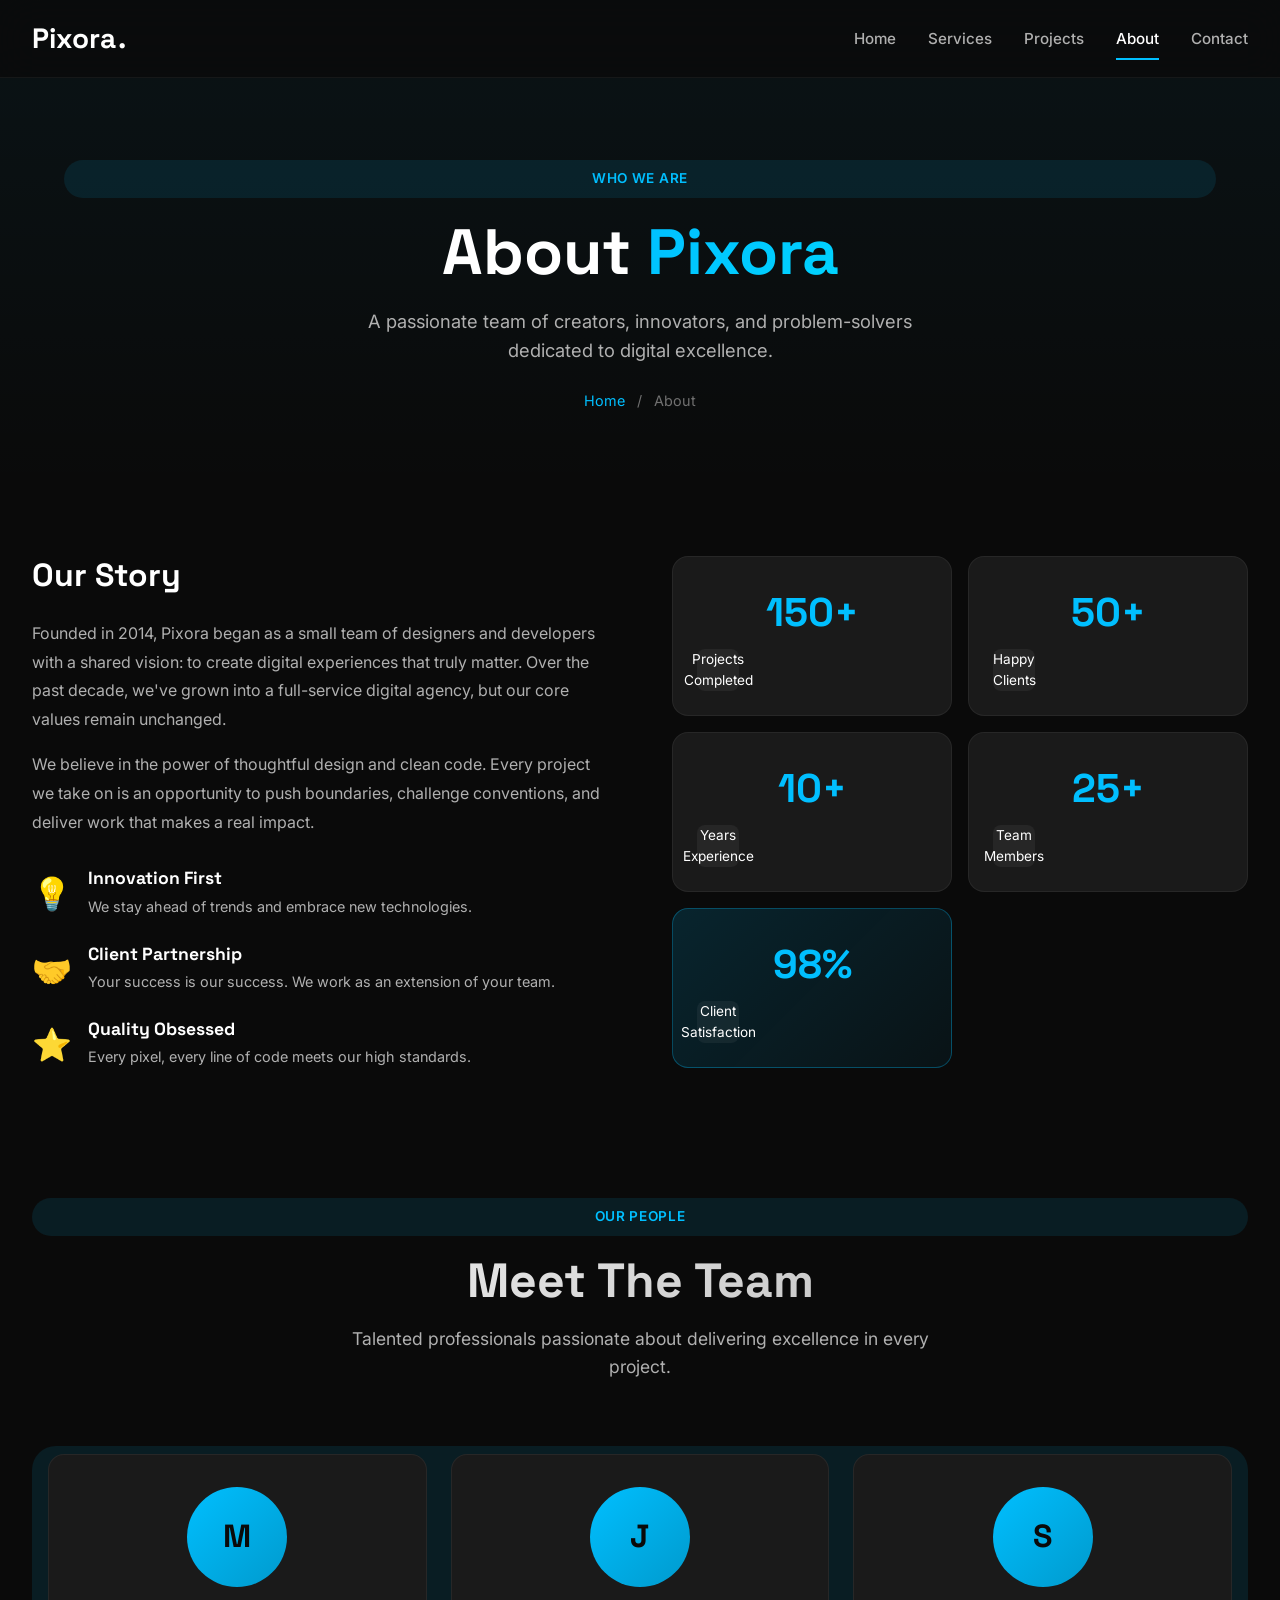
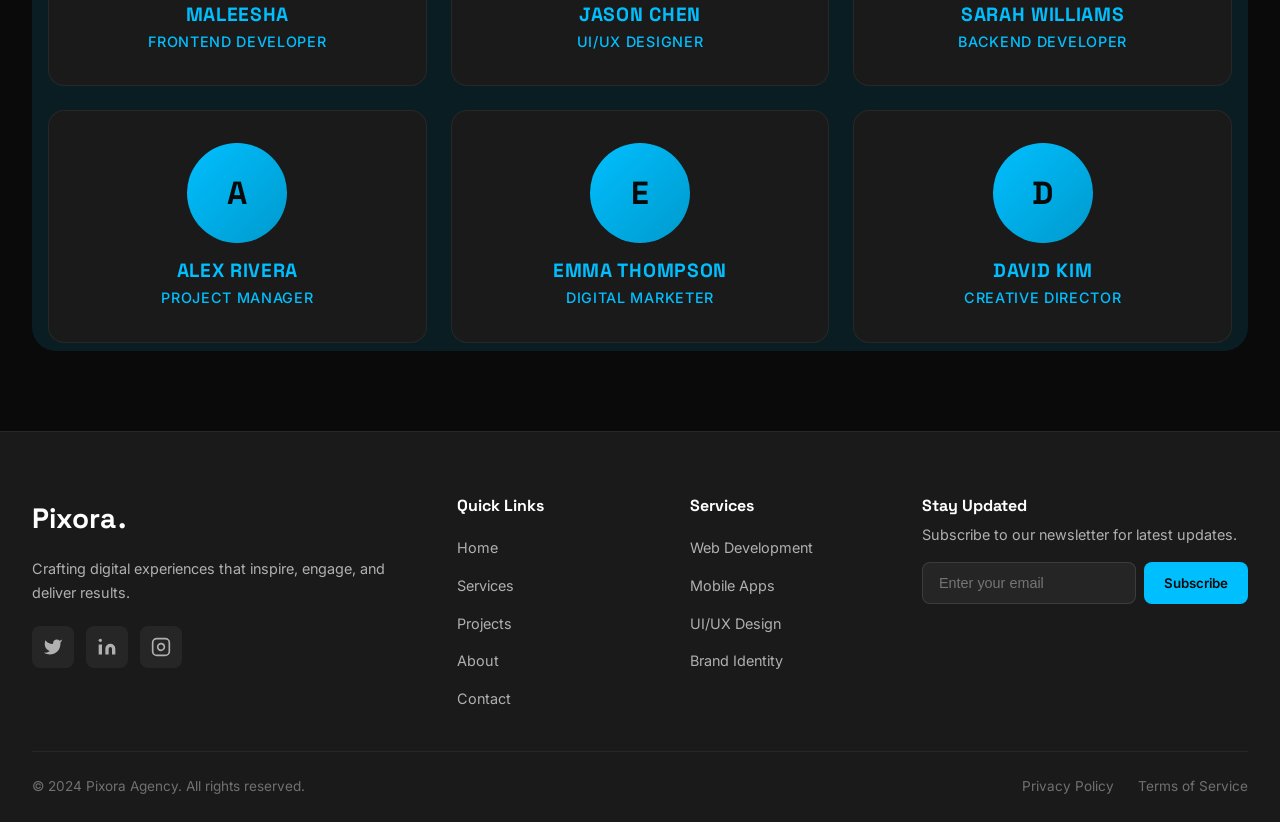
==== commit 47db0e19: "Update about.html" ====
--- a/about.html
+++ b/about.html
@@ -4,275 +4,214 @@
     <meta charset="UTF-8">
     <meta name="viewport" content="width=device-width, initial-scale=1.0">
     <title>Pixora - About Us</title>
-    <link rel="stylesheet" href="style.css">
     <link href="https://fonts.googleapis.com/css2?family=Inter:wght@300;400;500;600;700;800&family=Space+Grotesk:wght@400;500;600;700&display=swap" rel="stylesheet">
+    
+    <style>
+        :root{
+            --bg:#0a0a0a;--bg2:#1a1a1a;--bg3:#252525;--w:#fff;--g:#b0b0b0;--m:#707070;
+            --ac:#00bfff;--ach:#009acd;--gl:rgba(0,191,255,.3);
+            --f:'Inter',sans-serif;--d:'Space Grotesk',sans-serif;
+            --rs:8px;--rm:12px;--rl:16px;--rx:24px;
+        }
+        *,*::before,*::after{margin:0;padding:0;box-sizing:border-box}
+        html{scroll-behavior:smooth;font-size:16px}
+        body{font-family:var(--f);background:var(--bg);color:var(--w);line-height:1.6;overflow-x:hidden}
+        ul{list-style:none}a{text-decoration:none;color:inherit;transition:color .2s}
+        button{font-family:inherit;cursor:pointer;border:none;background:none;outline:none}
+        .cnt{max-width:1280px;margin:0 auto;padding:0 2rem}
+        h1,h2,h3,h4{font-family:var(--d);font-weight:700;line-height:1.2}
+        .tg{display:inline-block;padding:.5rem 1rem;background:rgba(0,191,255,.1);color:var(--ac);font-size:.85rem;font-weight:600;letter-spacing:.05em;text-transform:uppercase;border-radius:24px;margin-bottom:1rem}
+        .st{font-size:clamp(2rem,5vw,3rem);margin-bottom:1rem;background:linear-gradient(135deg,#fff,#b0b0b0);-webkit-background-clip:text;-webkit-text-fill-color:transparent}
+        .sd{color:var(--g);font-size:1.1rem;max-width:600px;margin:0 auto}.shdr{text-align:center;margin-bottom:4rem}
+        .hl{background:linear-gradient(135deg,var(--ac),#00d4ff);-webkit-background-clip:text;-webkit-text-fill-color:transparent}
+
+        /* NAV */
+        .nb{position:fixed;top:0;left:0;right:0;z-index:1000;padding:1rem 0;background:rgba(10,10,10,.8);backdrop-filter:blur(20px);border-bottom:1px solid rgba(255,255,255,.05);transition:all .3s}
+        .nb.sc{padding:.75rem 0;background:rgba(10,10,10,.95);box-shadow:0 4px 16px rgba(0,0,0,.4)}
+        .nc{max-width:1280px;margin:0 auto;padding:0 2rem;display:flex;align-items:center;justify-content:space-between}
+        .logo{display:flex;align-items:center;gap:2px;font-family:var(--d);font-size:1.75rem;font-weight:700;z-index:1001}
+        .lt{color:var(--w)}.ld{color:var(.ac)}
+        .nls{display:flex;align-items:center;gap:2rem}
+        .nl{font-size:.95rem;font-weight:500;color:var(--g);position:relative;padding:.5rem 0;transition:color .2s}
+        .nl::after{content:'';position:absolute;bottom:-4px;left:0;width:0;height:2px;background:var(--ac);transition:width .3s}
+        .nl:hover,.nl.act{color:var(--w)}.nl:hover::after,.nl.act::after{width:100%}
+        .mmb{display:none;width:40px;height:40px;position:relative;z-index:1001}
+        .hb,.hb::bef,.hb::aft{display:block;width:24px;height:2px;background:var(--w);position:absolute;transition:all .3s}
+        .hb{top:50%;left:50%;transform:translate(-50%,-50%)}.hb::bef{content:'';top:-8px}.hb::aft{content:'';top:8px}
+        .mmb.act .hb{background:transparent}.mmb.act .hb::bef{top:0;transform:rotate(45deg)}.mmb.act .hb::aft{top:0;transform:rotate(-45deg)}
+
+        /* PAGE HDR */
+        .ph{padding:160px 2rem 80px;text-align:center;background:linear-gradient(180deg,rgba(0,191,255,.05),transparent)}
+        .pt{font-size:clamp(2.5rem,6vw,4rem);margin-bottom:1rem}.ps{color:var(--g);font-size:1.15rem;max-width:600px;margin:0 auto 1.5rem}
+        .bc{display:flex;align-items:center;justify-content:center;gap:.75rem;font-size:.9rem;color:var(--m)}
+        .bc a{color:var(--ac)}.bc a:hover{text-decoration:underline}
+
+        /* ABOUT CONTENT */
+        .acs{padding:4rem 0}
+        .ag{display:grid;grid-template-columns:1fr 1fr;gap:4rem;align-items:start}
+        .at h2{font-size:2rem;margin-bottom:1.5rem}.at p{color:var(--g);line-height:1.8;margin-bottom:1rem}
+        .avs{margin-top:2rem;display:flex;flex-direction:column;gap:1.5rem}
+        .vi{display:flex;gap:1rem;align-items:flex-start}
+        .vi-i{font-size:2rem}.vi h4{font-size:1.1rem;margin-bottom:.25rem}.vi p{color:var(--g);font-size:.9rem;margin:0}
+
+        .asp{display:grid;grid-template-columns:1fr 1fr;gap:1rem}
+        .sb{background:var(--bg2);border:1px solid rgba(255,255,255,.06);border-radius:var(--rl);padding:1.5rem;text-align:center}
+        .sb.hi{background:linear-gradient(135deg,rgba(0,191,255,.15),rgba(0,191,255,.05));border-color:rgba(0,191,255,.3)}
+        .bn{display:block;font-family:var(--d);font-size:2.5rem;font-weight:800;color:var(--ac);margin-bottom:.25rem}
+        .sb .sl{font-size:.85rem}
+
+        /* TEAM */
+        .ts{padding:4rem 0;background:var(--bg)}
+        .tg{display:grid;grid-template-columns:repeat(auto-fit,minmax(280px,1fr));gap:1.5rem}
+        .tc{display:block;background:var(--bg2);border:1px solid rgba(255,255,255,.06);border-radius:var(--rl);padding:2rem;text-align:center;transition:all .3s;position:relative;overflow:hidden}
+        .tc::before{content:'';position:absolute;inset:0;background:linear-gradient(135deg,rgba(0,191,255,.05),transparent);opacity:0;transition:opacity .3s}
+        .tc:hover{transform:translateY(-8px);border-color:rgba(0,191,255,.3);box-shadow:0 8px 32px rgba(0,0,0,.5),0 0 30px var(--gl)}
+        .tc:hover::before{opacity:1}
+        .ma{position:relative;width:100px;height:100px;margin:0 auto 1rem}
+        .ap{width:100%;height:100%;background:linear-gradient(135deg,var(--ac),var(--ach));border-radius:50%;display:flex;align-items:center;justify-content:center;font-family:var(--d);font-size:2rem;font-weight:700;color:var(--bg);transition:transform .3s}
+        .tc:hover .ap{transform:scale(1.1)}
+        .ms{position:absolute;bottom:-10px;left:50%;transform:translateX(-50%);display:flex;gap:.5rem;opacity:0;transition:all .3s}
+        .tc:hover .ms{bottom:0;opacity:1}
+        .ms span{padding:6px 12px;background:var(--bg);border-radius:var(--rs);font-size:.75rem;color:var(--ac)}
+        .mi{position:relative;z-index:1}.mn{font-size:1.2rem;margin-bottom:4px}.mr{font-size:.9rem;color:var(--ac);font-weight:500}
+
+        /* FOOTER */
+        .ft{background:var(--bg2);border-top:1px solid rgba(255,255,255,.06);padding:4rem 0 1.5rem}
+        .fg{display:grid;grid-template-columns:2fr 1fr 1fr 1.5fr;gap:2.5rem;margin-bottom:2.5rem}
+        .fb .logo{margin-bottom:1rem}.fd{color:var(--g);font-size:.9rem;line-height:1.7;margin-bottom:1.25rem}
+        .ss{display:flex;gap:.75rem}
+        .sl{width:42px;height:42px;display:flex;align-items:center;justify-content:center;background:rgba(255,255,255,.05);border-radius:var(--rs);transition:all .3s}
+        .sl svg{width:20px;height:20px;color:var(--g)}.sl:hover{background:var(--ac)}.sl:hover svg{color:var(--bg)}
+        .fl h4{font-size:1rem;margin-bottom:1.25rem}.fl ul{display:flex;flex-direction:column;gap:.75rem}
+        .fl a{color:var(--g);font-size:.9rem}.fl a:hover{color:var(--ac)}
+        .fn h4{font-size:1rem;margin-bottom:.5rem}.fn p{color:var(--g);font-size:.9rem;margin-bottom:1rem}
+        .nf{display:flex;gap:.5rem}
+        .nf input{flex:1;padding:12px 16px;background:rgba(255,255,255,.05);border:1px solid rgba(255,255,255,.1);border-radius:var(--rs);color:var(--w);font-size:.9rem}
+        .nf input:focus{outline:none;border-color:var(--ac)}
+        .nf button{padding:12px 20px;background:var(--ac);color:var(--bg);border-radius:var(--rs);font-weight:600}
+        .fbt{display:flex;align-items:center;justify-content:space-between;padding-top:1.5rem;border-top:1px solid rgba(255,255,255,.06)}
+        .fbt p{color:var(--m);font-size:.85rem}.fbl{display:flex;gap:1.5rem}.fbl a{color:var(--m);font-size:.85rem}.fbl a:hover{color:var(--ac)}
+
+        .btt{position:fixed;bottom:30px;right:30px;width:48px;height:48px;background:var(--ac);color:var(--bg);border-radius:50%;display:flex;align-items:center;justify-content:center;box-shadow:0 0 30px var(--gl);opacity:0;visibility:hidden;transform:translateY(20px);transition:all .3s;z-index:999}
+        .btt.v{opacity:1;visibility:visible;transform:translateY(0)}.btt:hover{transform:translateY(-4px)}.btt svg{width:24px;height:24px}
+
+        @media(max-width:1024px){.fg{grid-template-columns:1fr 1fr}.ag{grid-template-columns:1fr;gap:2.5rem}}
+        @media(max-width:768px){
+            .mmb{display:block}.nls{position:fixed;top:0;right:-100%;width:80%;max-width:360px;height:100vh;background:var(--bg2);flex-direction:column;justify-content:center;align-items:center;gap:2rem;padding:2rem;transition:right .3s;box-shadow:0 8px 32px rgba(0,0,0,.5)}
+            .nls.act{right:0}.nl{font-size:1.25rem}.tg{grid-template-columns:1fr}.asp{grid-template-columns:1fr 1fr}.fg{grid-template-columns:1fr;text-align:center}.ss{justify-content:center}.fbt{flex-direction:column;gap:1rem;text-align:center}
+        }
+        @media(max-width:480px){html{font-size:14px}.cnt{padding:0 1rem}.btn{padding:12px 24px}.nf{flex-direction:column}.btt{bottom:20px;right:20px;width:42px;height:42px}}
+    </style>
 </head>
 <body>
 
-    <!-- ========== NAVBAR ========== -->
-    <nav class="navbar scrolled" id="navbar">
-        <div class="nav-container">
-            <a href="index.html" class="logo">
-                <span class="logo-text">Pixora</span>
-                <span class="logo-dot">.</span>
-            </a>
-            <ul class="nav-links" id="navLinks">
-                <li><a href="index.html" class="nav-link">Home</a></li>
-                <li><a href="services.html" class="nav-link">Services</a></li>
-                <li><a href="projects.html" class="nav-link">Projects</a></li>
-                <li><a href="about.html" class="nav-link active">About</a></li>
-                <li><a href="contact.html" class="nav-link">Contact</a></li>
+    <nav class="nb sc" id="nb">
+        <div class="nc">
+            <a href="index.html" class="logo"><span class="lt">Pixora</span><span class="ld">.</span></a>
+            <ul class="nls" id="nls">
+                <li><a href="index.html" class="nl">Home</a></li>
+                <li><a href="services.html" class="nl">Services</a></li>
+                <li><a href="projects.html" class="nl">Projects</a></li>
+                <li><a href="about.html" class="nl act">About</a></li>
+                <li><a href="contact.html" class="nl">Contact</a></li>
             </ul>
-            <button class="mobile-menu-btn" id="mobileMenuBtn" aria-label="Toggle menu">
-                <span class="hamburger"></span>
-            </button>
+            <button class="mmb" id="mmb"><span class="hb"></span></button>
         </div>
     </nav>
 
-    <!-- ========== PAGE HEADER ========== -->
-    <section class="page-header">
-        <div class="container">
-            <span class="section-tag">Who We Are</span>
-            <h1 class="page-title">About <span class="highlight">Pixora</span></h1>
-            <p class="page-subtitle">
-                A passionate team of creators, innovators, and problem-solvers dedicated to digital excellence.
-            </p>
-            <div class="breadcrumb">
-                <a href="index.html">Home</a>
-                <span>/</span>
-                <span>About</span>
-            </div>
+    <section class="ph">
+        <div class="cnt">
+            <span class="tg">Who We Are</span>
+            <h1 class="pt">About <span class="hl">Pixora</span></h1>
+            <p class="ps">A passionate team of creators, innovators, and problem-solvers dedicated to digital excellence.</p>
+            <div class="bc"><a href="index.html">Home</a><span>/</span><span>About</span></div>
         </div>
     </section>
 
-    <!-- ========== ABOUT CONTENT ========== -->
-    <section class="about-content-section">
-        <div class="container">
-            <div class="about-grid">
-                <div class="about-text">
+    <section class="acs">
+        <div class="cnt">
+            <div class="ag">
+                <div class="at">
                     <h2>Our Story</h2>
-                    <p>
-                        Founded in 2014, Pixora began as a small team of designers and developers 
-                        with a shared vision: to create digital experiences that truly matter. 
-                        Over the past decade, we've grown into a full-service digital agency, 
-                        but our core values remain unchanged.
-                    </p>
-                    <p>
-                        We believe in the power of thoughtful design and clean code. Every project 
-                        we take on is an opportunity to push boundaries, challenge conventions, 
-                        and deliver work that makes a real impact.
-                    </p>
-                    
-                    <div class="about-values">
-                        <div class="value-item">
-                            <div class="value-icon">💡</div>
-                            <div>
-                                <h4>Innovation First</h4>
-                                <p>We stay ahead of trends and embrace new technologies.</p>
-                            </div>
-                        </div>
-                        <div class="value-item">
-                            <div class="value-icon">🤝</div>
-                            <div>
-                                <h4>Client Partnership</h4>
-                                <p>Your success is our success. We work as an extension of your team.</p>
-                            </div>
-                        </div>
-                        <div class="value-item">
-                            <div class="value-icon">⭐</div>
-                            <div>
-                                <h4>Quality Obsessed</h4>
-                                <p>Every pixel, every line of code meets our high standards.</p>
-                            </div>
-                        </div>
+                    <p>Founded in 2014, Pixora began as a small team of designers and developers with a shared vision: to create digital experiences that truly matter. Over the past decade, we've grown into a full-service digital agency, but our core values remain unchanged.</p>
+                    <p>We believe in the power of thoughtful design and clean code. Every project we take on is an opportunity to push boundaries, challenge conventions, and deliver work that makes a real impact.</p>
+                    <div class="avs">
+                        <div class="vi"><div class="vi-i">💡</div><div><h4>Innovation First</h4><p>We stay ahead of trends and embrace new technologies.</p></div></div>
+                        <div class="vi"><div class="vi-i">🤝</div><div><h4>Client Partnership</h4><p>Your success is our success. We work as an extension of your team.</p></div></div>
+                        <div class="vi"><div class="vi-i">⭐</div><div><h4>Quality Obsessed</h4><p>Every pixel, every line of code meets our high standards.</p></div></div>
                     </div>
                 </div>
-                <div class="about-stats-panel">
-                    <div class="stat-box">
-                        <span class="big-number">150+</span>
-                        <span class="stat-label">Projects Completed</span>
-                    </div>
-                    <div class="stat-box">
-                        <span class="big-number">50+</span>
-                        <span class="stat-label">Happy Clients</span>
-                    </div>
-                    <div class="stat-box">
-                        <span class="big-number">10+</span>
-                        <span class="stat-label">Years Experience</span>
-                    </div>
-                    <div class="stat-box">
-                        <span class="big-number">25+</span>
-                        <span class="stat-label">Team Members</span>
-                    </div>
-                    <div class="stat-box highlight-stat">
-                        <span class="big-number">98%</span>
-                        <span class="stat-label">Client Satisfaction</span>
-                    </div>
+                <div class="asp">
+                    <div class="sb"><span class="bn">150+</span><span class="sl">Projects Completed</span></div>
+                    <div class="sb"><span class="bn">50+</span><span class="sl">Happy Clients</span></div>
+                    <div class="sb"><span class="bn">10+</span><span class="sl">Years Experience</span></div>
+                    <div class="sb"><span class="bn">25+</span><span class="sl">Team Members</span></div>
+                    <div class="sb hi"><span class="bn">98%</span><span class="sl">Client Satisfaction</span></div>
                 </div>
             </div>
         </div>
     </section>
 
-    <!-- ========== TEAM SECTION ========== -->
-    <section class="team-section">
-        <div class="container">
-            <div class="section-header">
-                <span class="section-tag">Our People</span>
-                <h2 class="section-title">Meet The Team</h2>
-                <p class="section-description">
-                    Talented professionals passionate about delivering excellence in every project.
-                </p>
-            </div>
-
-            <div class="team-grid">
-                <!-- Team Member 1 -->
-                <a href="member-details.html?member=maleesha" class="team-member-card">
-                    <div class="member-avatar">
-                        <div class="avatar-placeholder">M</div>
-                        <div class="member-social">
-                            <span>LinkedIn</span>
-                            <span>Twitter</span>
-                        </div>
-                    </div>
-                    <div class="member-info">
-                        <h3 class="member-name">Maleesha</h3>
-                        <span class="member-role">Frontend Developer</span>
-                    </div>
-                </a>
-
-                <!-- Team Member 2 -->
-                <a href="member-details.html?member=jason" class="team-member-card">
-                    <div class="member-avatar">
-                        <div class="avatar-placeholder">J</div>
-                        <div class="member-social">
-                            <span>LinkedIn</span>
-                            <span>Twitter</span>
-                        </div>
-                    </div>
-                    <div class="member-info">
-                        <h3 class="member-name">Jason Chen</h3>
-                        <span class="member-role">UI/UX Designer</span>
-                    </div>
-                </a>
-
-                <!-- Team Member 3 -->
-                <a href="member-details.html?member=sarah" class="team-member-card">
-                    <div class="member-avatar">
-                        <div class="avatar-placeholder">S</div>
-                        <div class="member-social">
-                            <span>LinkedIn</span>
-                            <span>Twitter</span>
-                        </div>
-                    </div>
-                    <div class="member-info">
-                        <h3 class="member-name">Sarah Williams</h3>
-                        <span class="member-role">Backend Developer</span>
-                    </div>
-                </a>
-
-                <!-- Team Member 4 -->
-                <a href="member-details.html?member=alex" class="team-member-card">
-                    <div class="member-avatar">
-                        <div class="avatar-placeholder">A</div>
-                        <div class="member-social">
-                            <span>LinkedIn</span>
-                            <span>Twitter</span>
-                        </div>
-                    </div>
-                    <div class="member-info">
-                        <h3 class="member-name">Alex Rivera</h3>
-                        <span class="member-role">Project Manager</span>
-                    </div>
-                </a>
-
-                <!-- Team Member 5 -->
-                <a href="member-details.html?member=emma" class="team-member-card">
-                    <div class="member-avatar">
-                        <div class="avatar-placeholder">E</div>
-                        <div class="member-social">
-                            <span>LinkedIn</span>
-                            <span>Twitter</span>
-                        </div>
-                    </div>
-                    <div class="member-info">
-                        <h3 class="member-name">Emma Thompson</h3>
-                        <span class="member-role">Digital Marketer</span>
-                    </div>
-                </a>
-
-                <!-- Team Member 6 -->
-                <a href="member-details.html?member=david" class="team-member-card">
-                    <div class="member-avatar">
-                        <div class="avatar-placeholder">D</div>
-                        <div class="member-social">
-                            <span>LinkedIn</span>
-                            <span>Twitter</span>
-                        </div>
-                    </div>
-                    <div class="member-info">
-                        <h3 class="member-name">David Kim</h3>
-                        <span class="member-role">Creative Director</span>
-                    </div>
+    <section class="ts">
+        <div class="cnt">
+            <div class="shdr">
+                <span class="tg">Our People</span>
+                <h2 class="st">Meet The Team</h2>
+                <p class="sd">Talented professionals passionate about delivering excellence in every project.</p>
+            </div>
+            <div class="tg">
+                <a href="member-details.html?member=maleesha" class="tc">
+                    <div class="ma"><div class="ap">M</div><div class="ms"><span>LinkedIn</span><span>Twitter</span></div></div>
+                    <div class="mi"><h3 class="mn">Maleesha</h3><span class="mr">Frontend Developer</span></div>
+                </a>
+                <a href="member-details.html?member=jason" class="tc">
+                    <div class="ma"><div class="ap">J</div><div class="ms"><span>LinkedIn</span><span>Twitter</span></div></div>
+                    <div class="mi"><h3 class="mn">Jason Chen</h3><span class="mr">UI/UX Designer</span></div>
+                </a>
+                <a href="member-details.html?member=sarah" class="tc">
+                    <div class="ma"><div class="ap">S</div><div class="ms"><span>LinkedIn</span><span>Twitter</span></div></div>
+                    <div class="mi"><h3 class="mn">Sarah Williams</h3><span class="mr">Backend Developer</span></div>
+                </a>
+                <a href="member-details.html?member=alex" class="tc">
+                    <div class="ma"><div class="ap">A</div><div class="ms"><span>LinkedIn</span><span>Twitter</span></div></div>
+                    <div class="mi"><h3 class="mn">Alex Rivera</h3><span class="mr">Project Manager</span></div>
+                </a>
+                <a href="member-details.html?member=emma" class="tc">
+                    <div class="ma"><div class="ap">E</div><div class="ms"><span>LinkedIn</span><span>Twitter</span></div></div>
+                    <div class="mi"><h3 class="mn">Emma Thompson</h3><span class="mr">Digital Marketer</span></div>
+                </a>
+                <a href="member-details.html?member=david" class="tc">
+                    <div class="ma"><div class="ap">D</div><div class="ms"><span>LinkedIn</span><span>Twitter</span></div></div>
+                    <div class="mi"><h3 class="mn">David Kim</h3><span class="mr">Creative Director</span></div>
                 </a>
             </div>
         </div>
     </section>
 
-    <!-- ========== FOOTER ========== -->
-    <footer class="footer">
-        <div class="container">
-            <div class="footer-grid">
-                <div class="footer-brand">
-                    <a href="index.html" class="logo"><span class="logo-text">Pixora</span><span class="logo-dot">.</span></a>
-                    <p class="footer-description">Crafting digital experiences that inspire, engage, and deliver results.</p>
-                    <div class="social-links">
-                        <a href="#" class="social-link" aria-label="Twitter"><svg viewBox="0 0 24 24" fill="currentColor"><path d="M23 3a10.9 10.9 0 0 1-3.14 1.53 4.48 4.48 0 0 0-7.86 3v1A10.66 10.66 0 0 1 3 4s-4 9 5 13a11.64 11.64 0 0 1-7 2c9 5 20 0 20-11.5a4.5 4.5 0 0 0-.08-.83A7.72 7.72 0 0 0 23 3z"/></svg></a>
-                        <a href="#" class="social-link" aria-label="LinkedIn"><svg viewBox="0 0 24 24" fill="currentColor"><path d="M16 8a6 6 0 0 1 6 6v7h-4v-7a2 2 0 0 0-2-2 2 2 0 0 0-2 2v7h-4v-7a6 6 0 0 1 6-6z"/><rect x="2" y="9" width="4" height="12"/><circle cx="4" cy="4" r="2"/></svg></a>
-                        <a href="#" class="social-link" aria-label="Instagram"><svg viewBox="0 0 24 24" fill="none" stroke="currentColor" stroke-width="2"><rect x="2" y="2" width="20" height="20" rx="5"/><path d="M16 11.37A4 4 0 1 1 12.63 8 4 4 0 0 1 16 11.37z"/><line x1="17.5" y1="6.5" x2="17.51" y2="6.5"/></svg></a>
-                    </div>
-                </div>
-                <div class="footer-links">
-                    <h4>Quick Links</h4>
-                    <ul>
-                        <li><a href="index.html">Home</a></li>
-                        <li><a href="services.html">Services</a></li>
-                        <li><a href="projects.html">Projects</a></li>
-                        <li><a href="about.html">About</a></li>
-                        <li><a href="contact.html">Contact</a></li>
-                    </ul>
-                </div>
-                <div class="footer-links">
-                    <h4>Services</h4>
-                    <ul>
-                        <li><a href="services.html">Web Development</a></li>
-                        <li><a href="services.html">Mobile Apps</a></li>
-                        <li><a href="services.html">UI/UX Design</a></li>
-                        <li><a href="services.html">Brand Identity</a></li>
-                    </ul>
-                </div>
-                <div class="footer-newsletter">
-                    <h4>Stay Updated</h4>
-                    <p>Subscribe to our newsletter for latest updates.</p>
-                    <form class="newsletter-form" onsubmit="event.preventDefault(); alert('Thank you!');">
-                        <input type="email" placeholder="Enter your email" required>
-                        <button type="submit">Subscribe</button>
-                    </form>
-                </div>
-            </div>
-            <div class="footer-bottom">
-                <p>&copy; 2024 Pixora Agency. All rights reserved.</p>
-                <div class="footer-bottom-links">
-                    <a href="#">Privacy Policy</a>
-                    <a href="#">Terms of Service</a>
-                </div>
-            </div>
+    <footer class="ft">
+        <div class="cnt">
+            <div class="fg">
+                <div class="fb"><a href="index.html" class="logo"><span class="lt">Pixora</span><span class="ld">.</span></a><p class="fd">Crafting digital experiences that inspire, engage, and deliver results.</p><div class="ss"><a href="#" class="sl"><svg viewBox="0 0 24 24" fill="currentColor"><path d="M23 3a10.9 10.9 0 0 1-3.14 1.53 4.48 4.48 0 0 0-7.86 3v1A10.66 10.66 0 0 1 3 4s-4 9 5 13a11.64 11.64 0 0 1-7 2c9 5 20 0 20-11.5a4.5 4.5 0 0 0-.08-.83A7.72 7.72 0 0 0 23 3z"/></svg></a><a href="#" class="sl"><svg viewBox="0 0 24 24" fill="currentColor"><path d="M16 8a6 6 0 0 1 6 6v7h-4v-7a2 2 0 0 0-2-2 2 2 0 0 0-2 2v7h-4v-7a6 6 0 0 1 6-6z"/><rect x="2" y="9" width="4" height="12"/><circle cx="4" cy="4" r="2"/></svg></a><a href="#" class="sl"><svg viewBox="0 0 24 24" fill="none" stroke="currentColor" stroke-width="2"><rect x="2" y="2" width="20" height="20" rx="5"/><path d="M16 11.37A4 4 0 1 1 12.63 8 4 4 0 0 1 16 11.37z"/><line x1="17.5" y1="6.5" x2="17.51" y2="6.5"/></svg></a></div></div>
+                <div class="fl"><h4>Quick Links</h4><ul><li><a href="index.html">Home</a></li><li><a href="services.html">Services</a></li><li><a href="projects.html">Projects</a></li><li><a href="about.html">About</a></li><li><a href="contact.html">Contact</a></li></ul></div>
+                <div class="fl"><h4>Services</h4><ul><li><a href="services.html">Web Development</a></li><li><a href="services.html">Mobile Apps</a></li><li><a href="services.html">UI/UX Design</a></li><li><a href="services.html">Brand Identity</a></li></ul></div>
+                <div class="fn"><h4>Stay Updated</h4><p>Subscribe to our newsletter for latest updates.</p><form class="nf" onsubmit="event.preventDefault();alert('Thank you!');this.reset();"><input type="email" placeholder="Enter your email" required><button type="submit">Subscribe</button></form></div>
+            </div>
+            <div class="fbt"><p>&copy; 2024 Pixora Agency. All rights reserved.</p><div class="fbl"><a href="#">Privacy Policy</a><a href="#">Terms of Service</a></div></div>
         </div>
     </footer>
 
-    <button class="back-to-top" id="backToTop" aria-label="Back to top">
-        <svg viewBox="0 0 24 24" fill="none" stroke="currentColor" stroke-width="2"><polyline points="18 15 12 9 6 15"/></svg>
-    </button>
-
-    <script src="script.js"></script>
+    <button class="btt" id="btt"><svg viewBox="0 0 24 24" fill="none" stroke="currentColor" stroke-width="2"><polyline points="18 15 12 9 6 15"/></svg></button>
+
+    <script>
+        document.addEventListener('DOMContentLoaded',function(){
+            var nb=document.getElementById('nb');if(nb){window.addEventListener('scroll',function(){nb.classList.toggle('sc',window.scrollY>50)},{passive:true})}
+            var mb=document.getElementById('mmb'),nl=document.getElementById('nls');
+            if(mb&&nl){mb.onclick=function(){mb.classList.toggle('act');nl.classList.toggle('act');document.body.style.overflow=nl.classList.contains('act')?'hidden':''};nl.querySelectorAll('.nl').forEach(function(l){l.onclick=function(){mb.classList.remove('act');nl.classList.remove('act');document.body.style.overflow=''}})}
+            var bt=document.getElementById('btt');if(bt){window.addEventListener('scroll',function(){bt.classList.toggle('v',window.scrollY>400)},{passive:true});bt.onclick=function(){window.scrollTo({top:0,behavior:'smooth'})}}
+            var els=document.querySelectorAll('.tc,.sb,.vi');els.forEach(function(e){e.style.opacity='0';e.style.transform='translateY(30px)';e.style.transition='opacity .6s ease,transform .6s ease'});
+            var ob=new IntersectionObserver(function(en){en.forEach(function(e,i){if(e.isIntersecting){setTimeout(function(){e.target.style.opacity='1';e.target.style.transform='translateY(0)'},i*80);ob.unobserve(e.target)}})},{threshold:0.1});
+            els.forEach(function(e){ob.observe(e)});
+        });
+    </script>
 </body>
 </html>
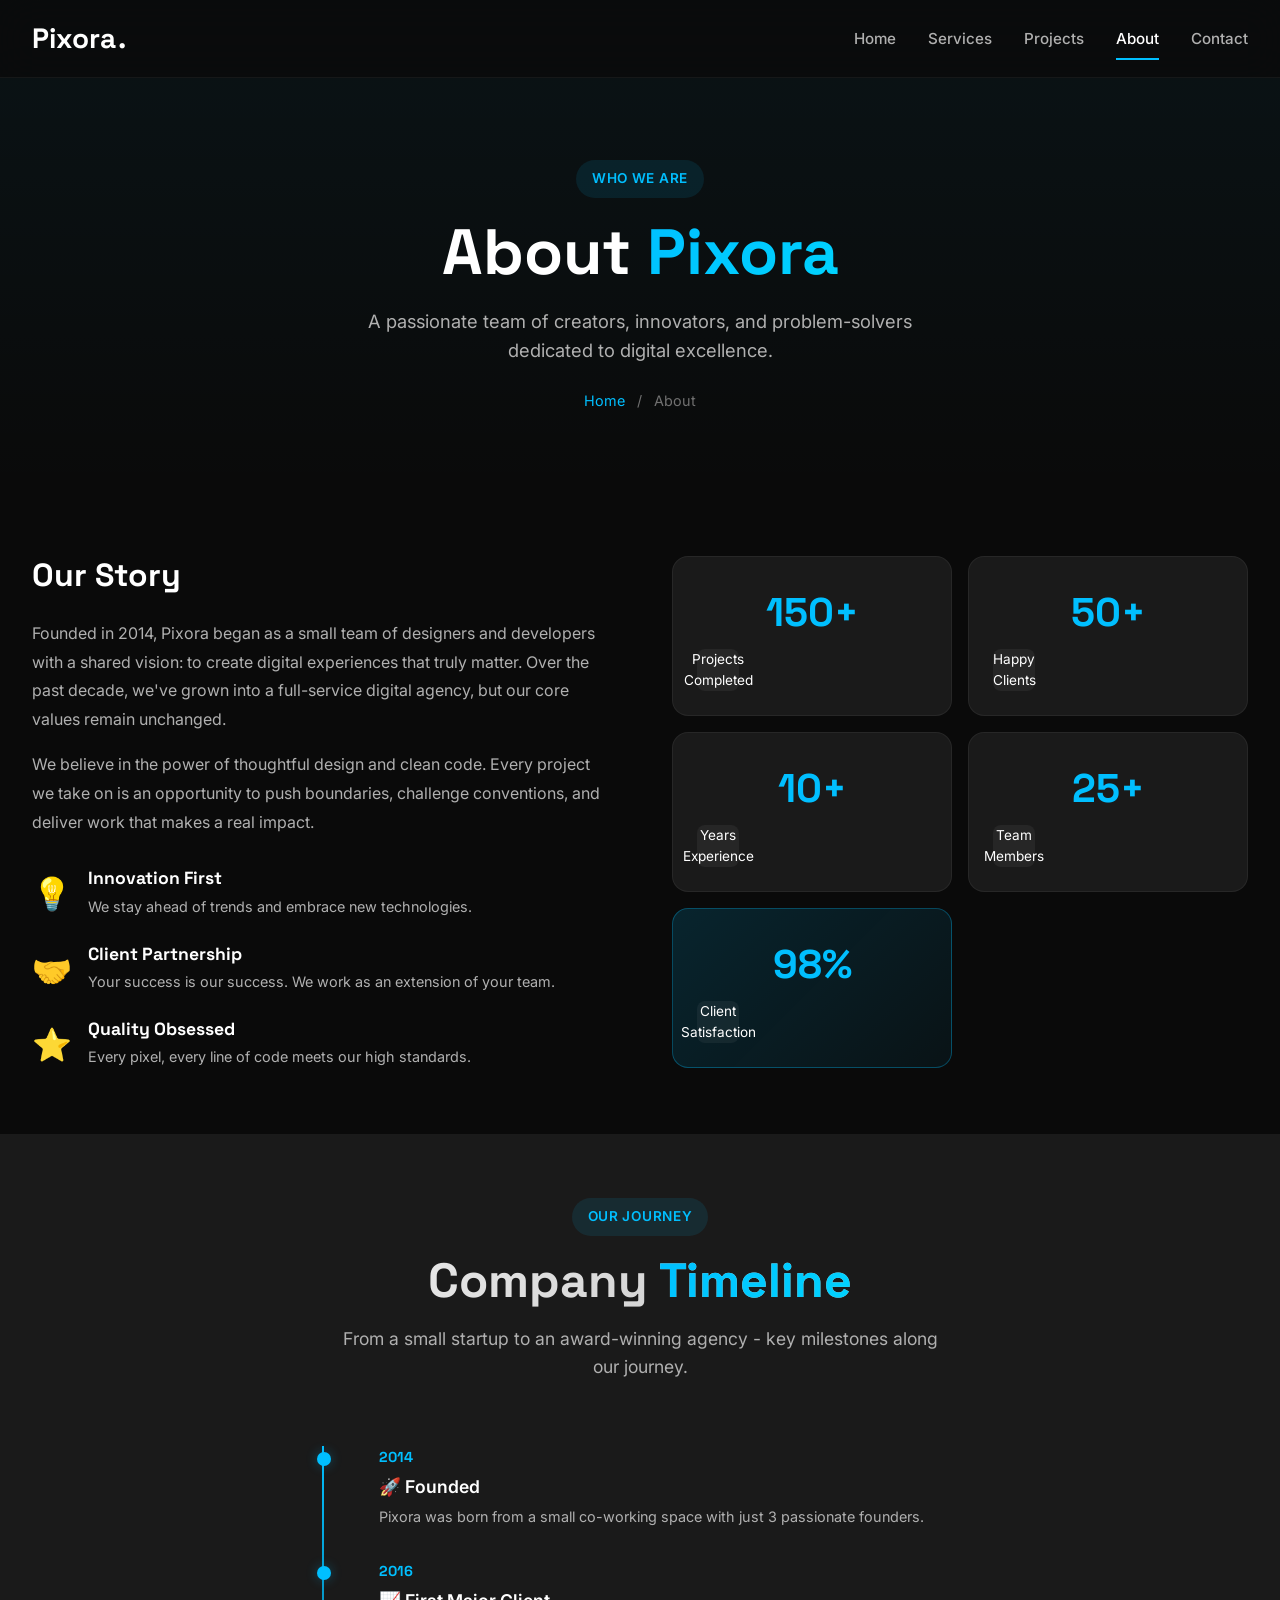
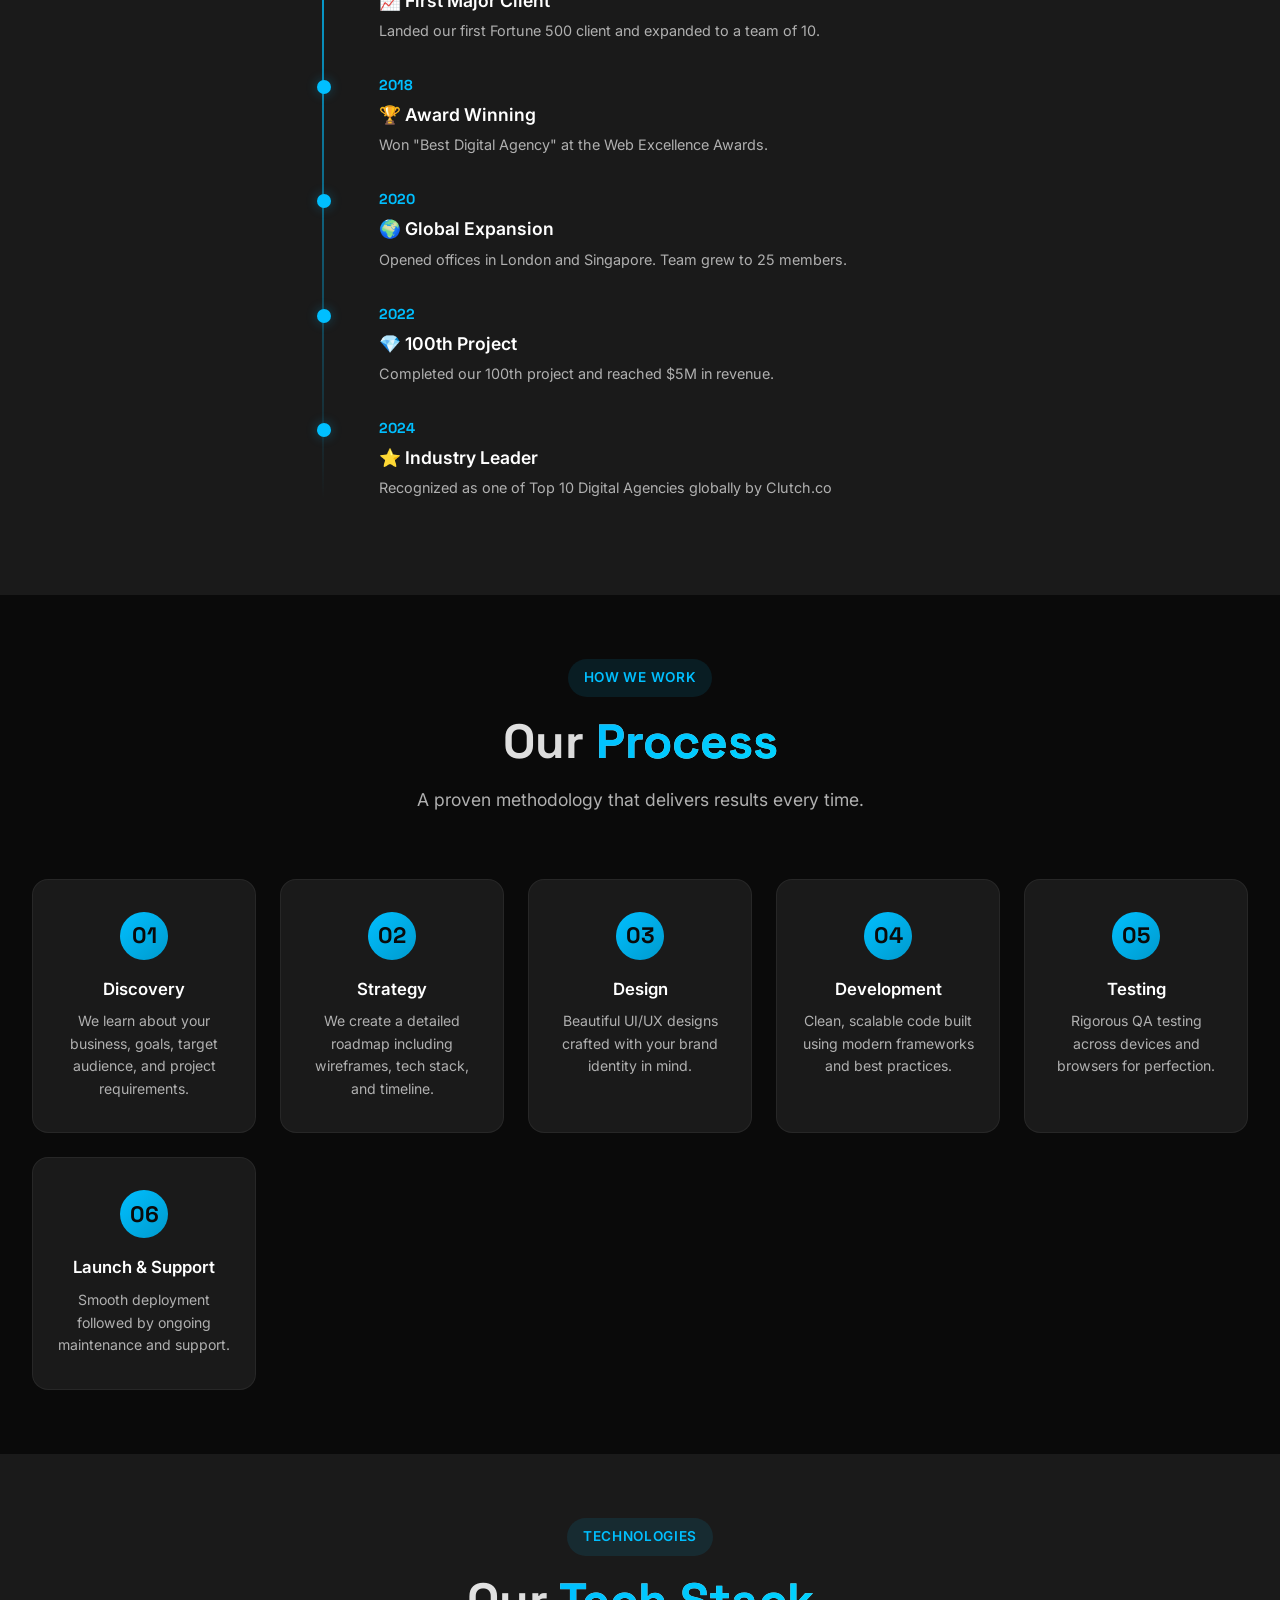
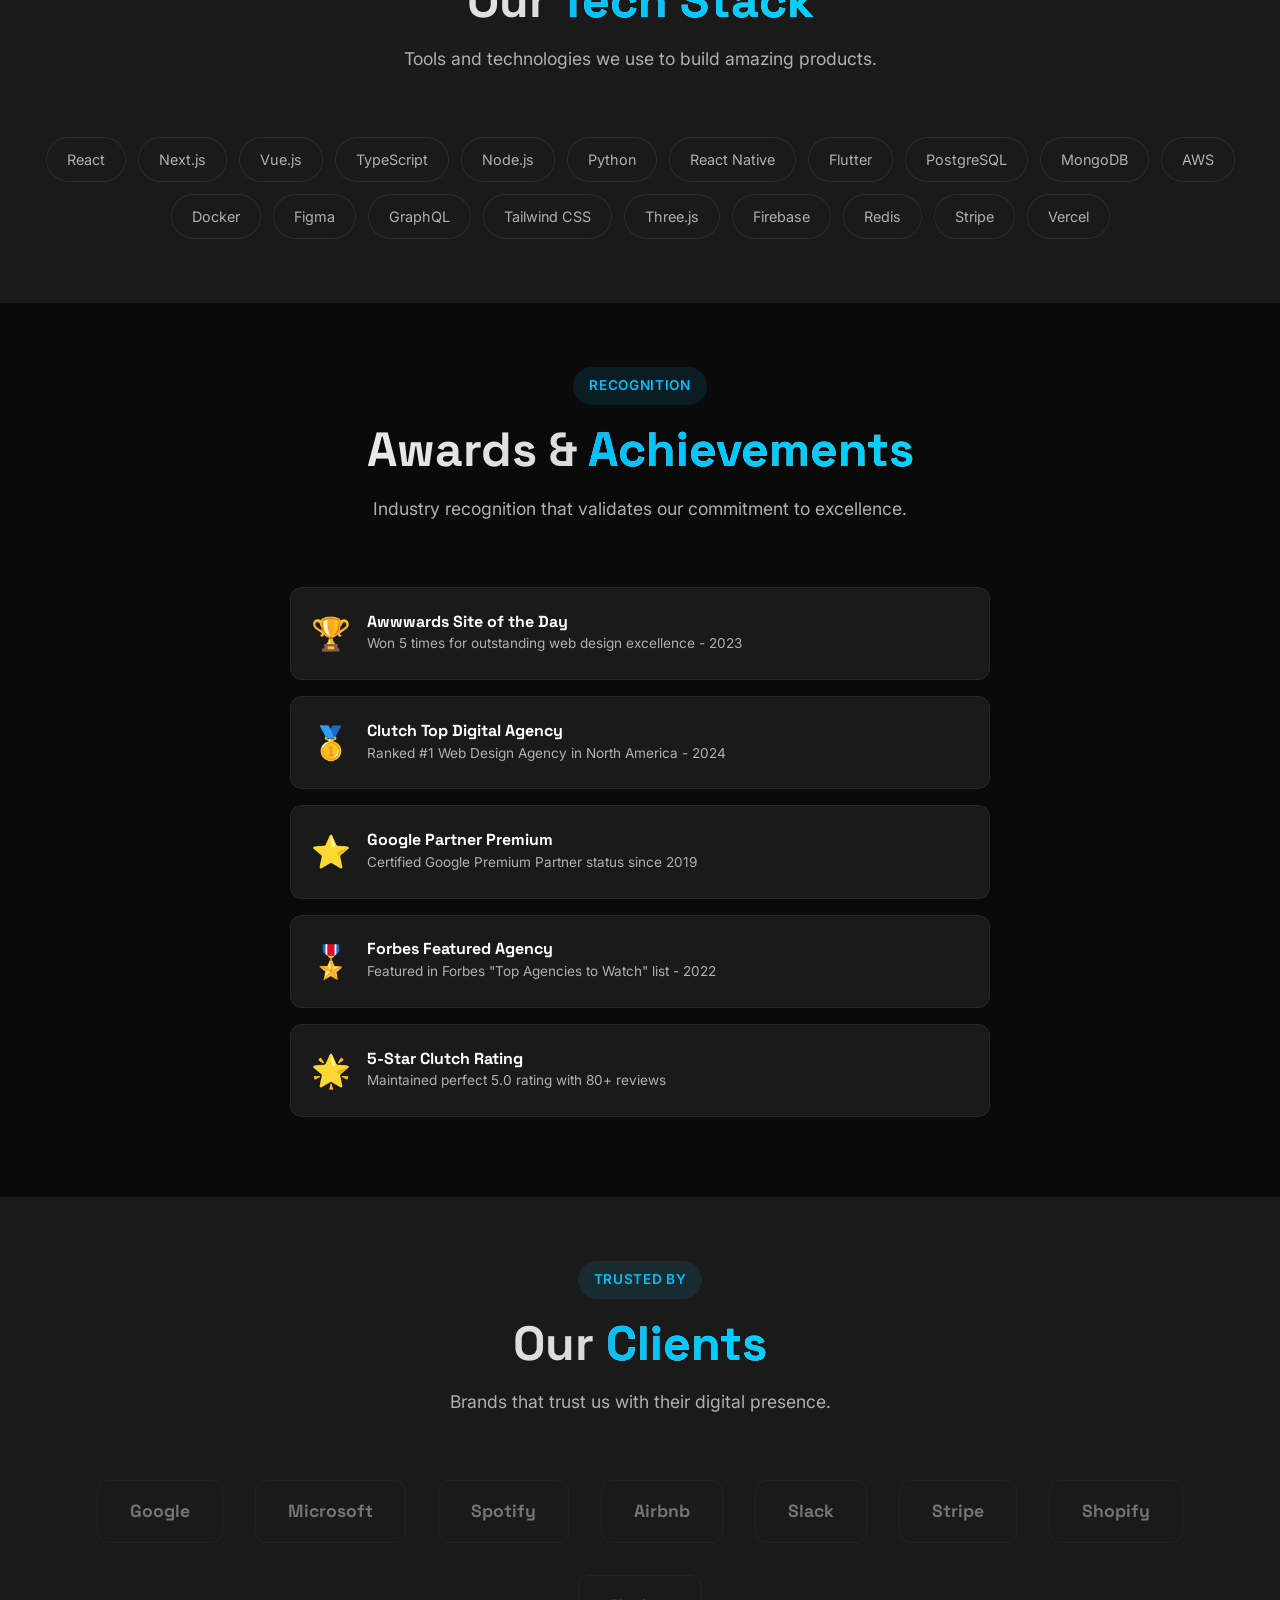
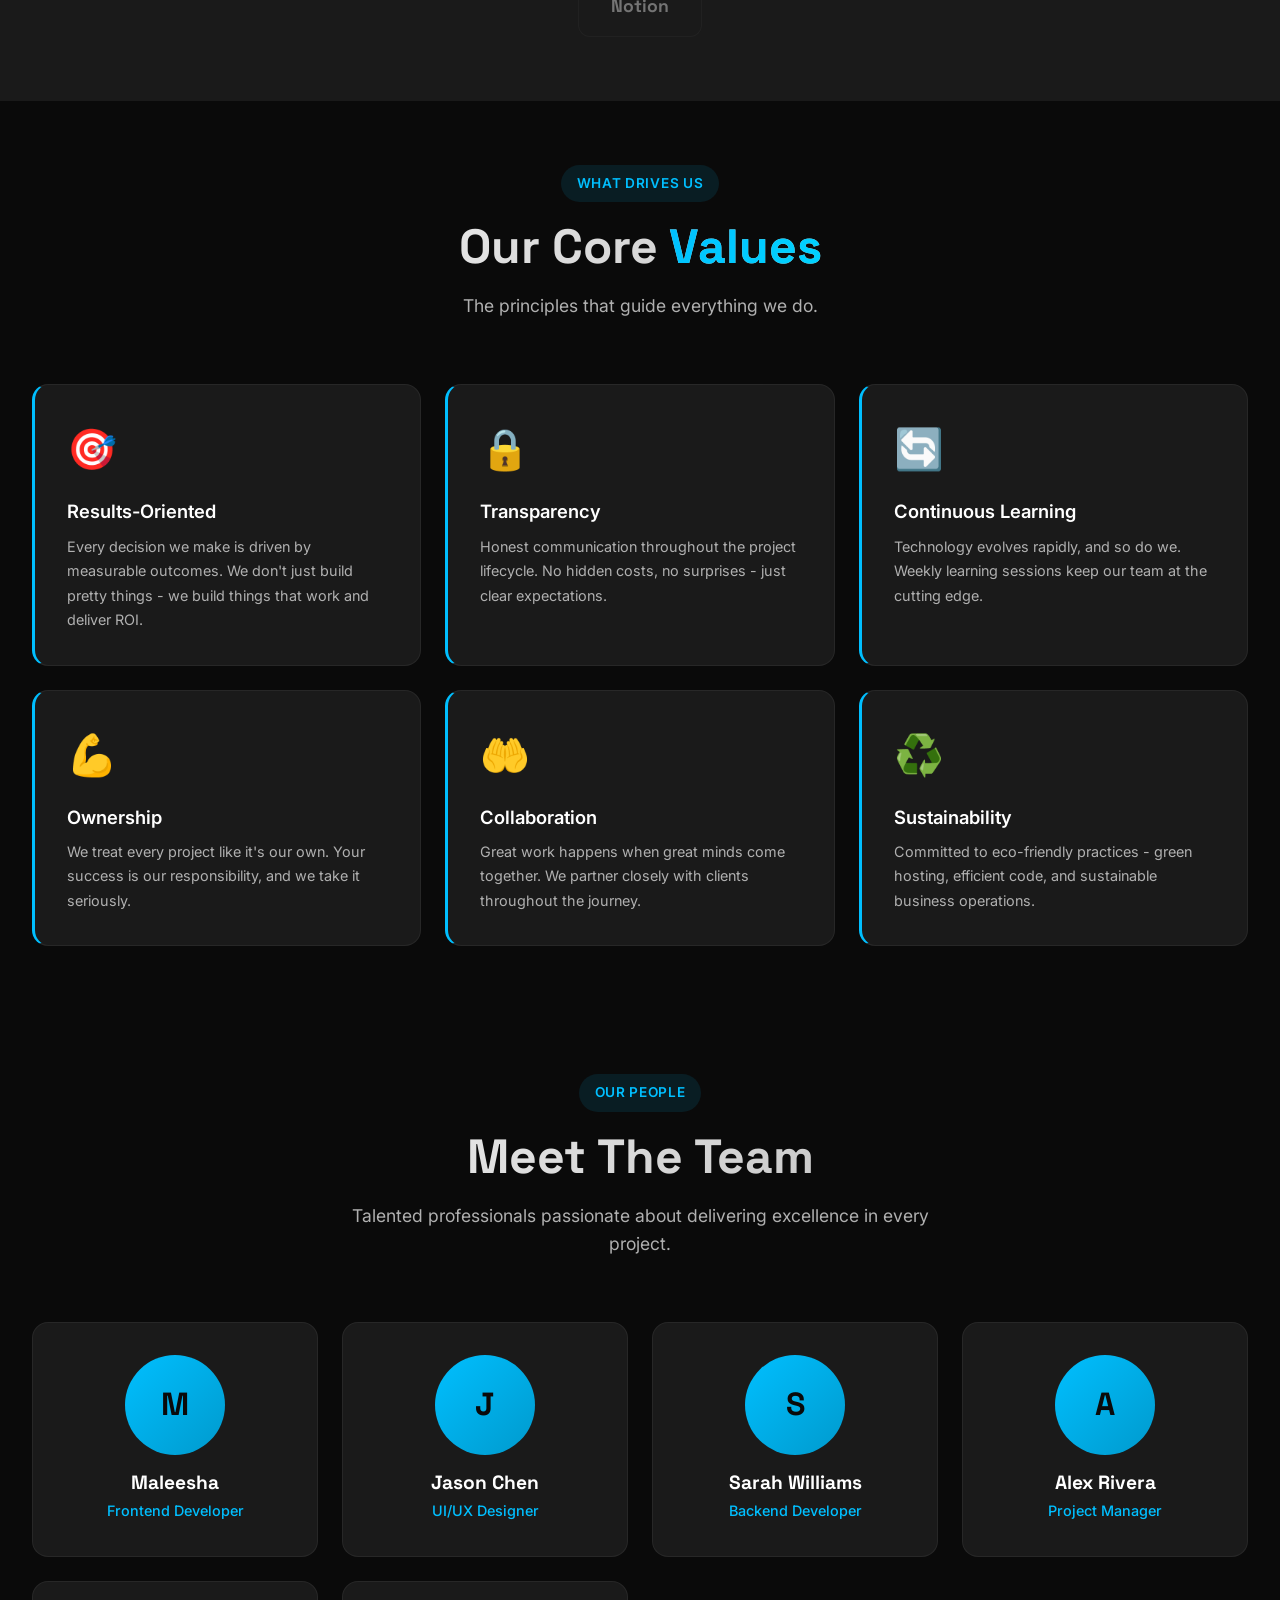
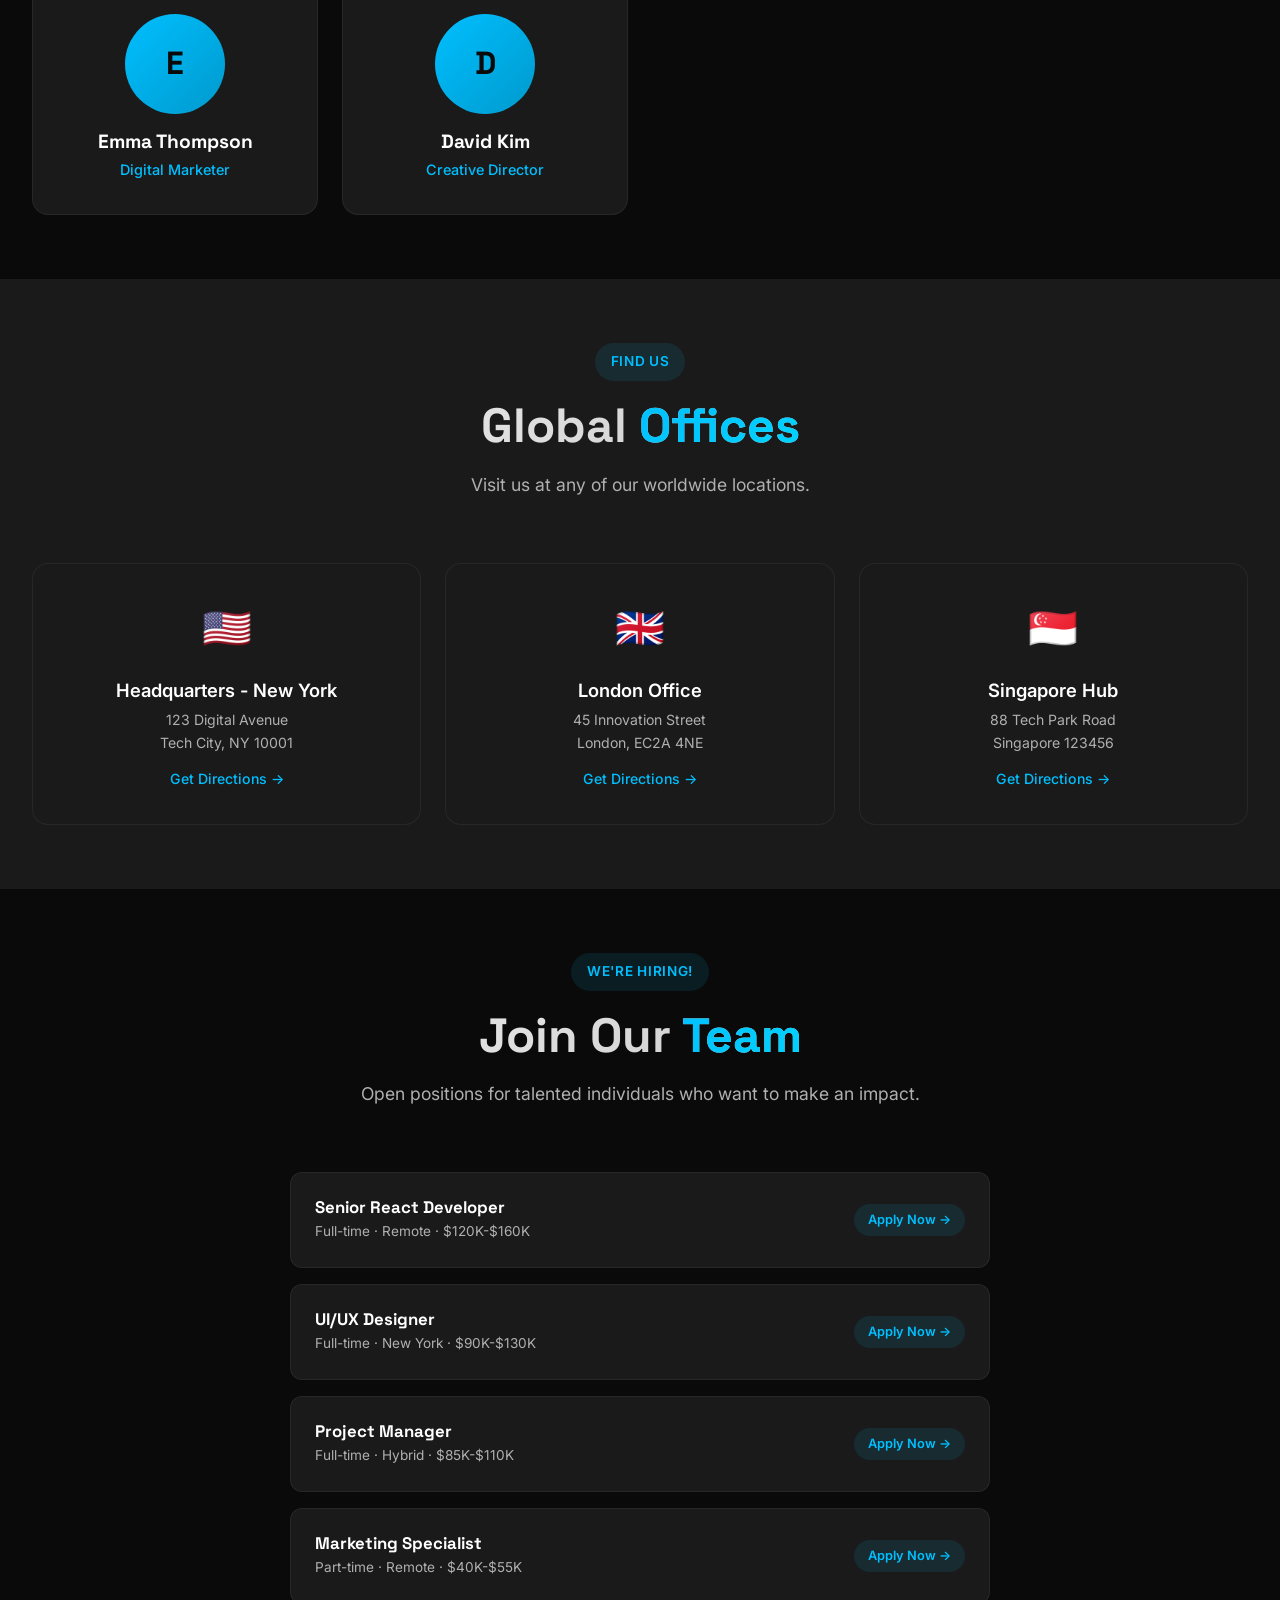
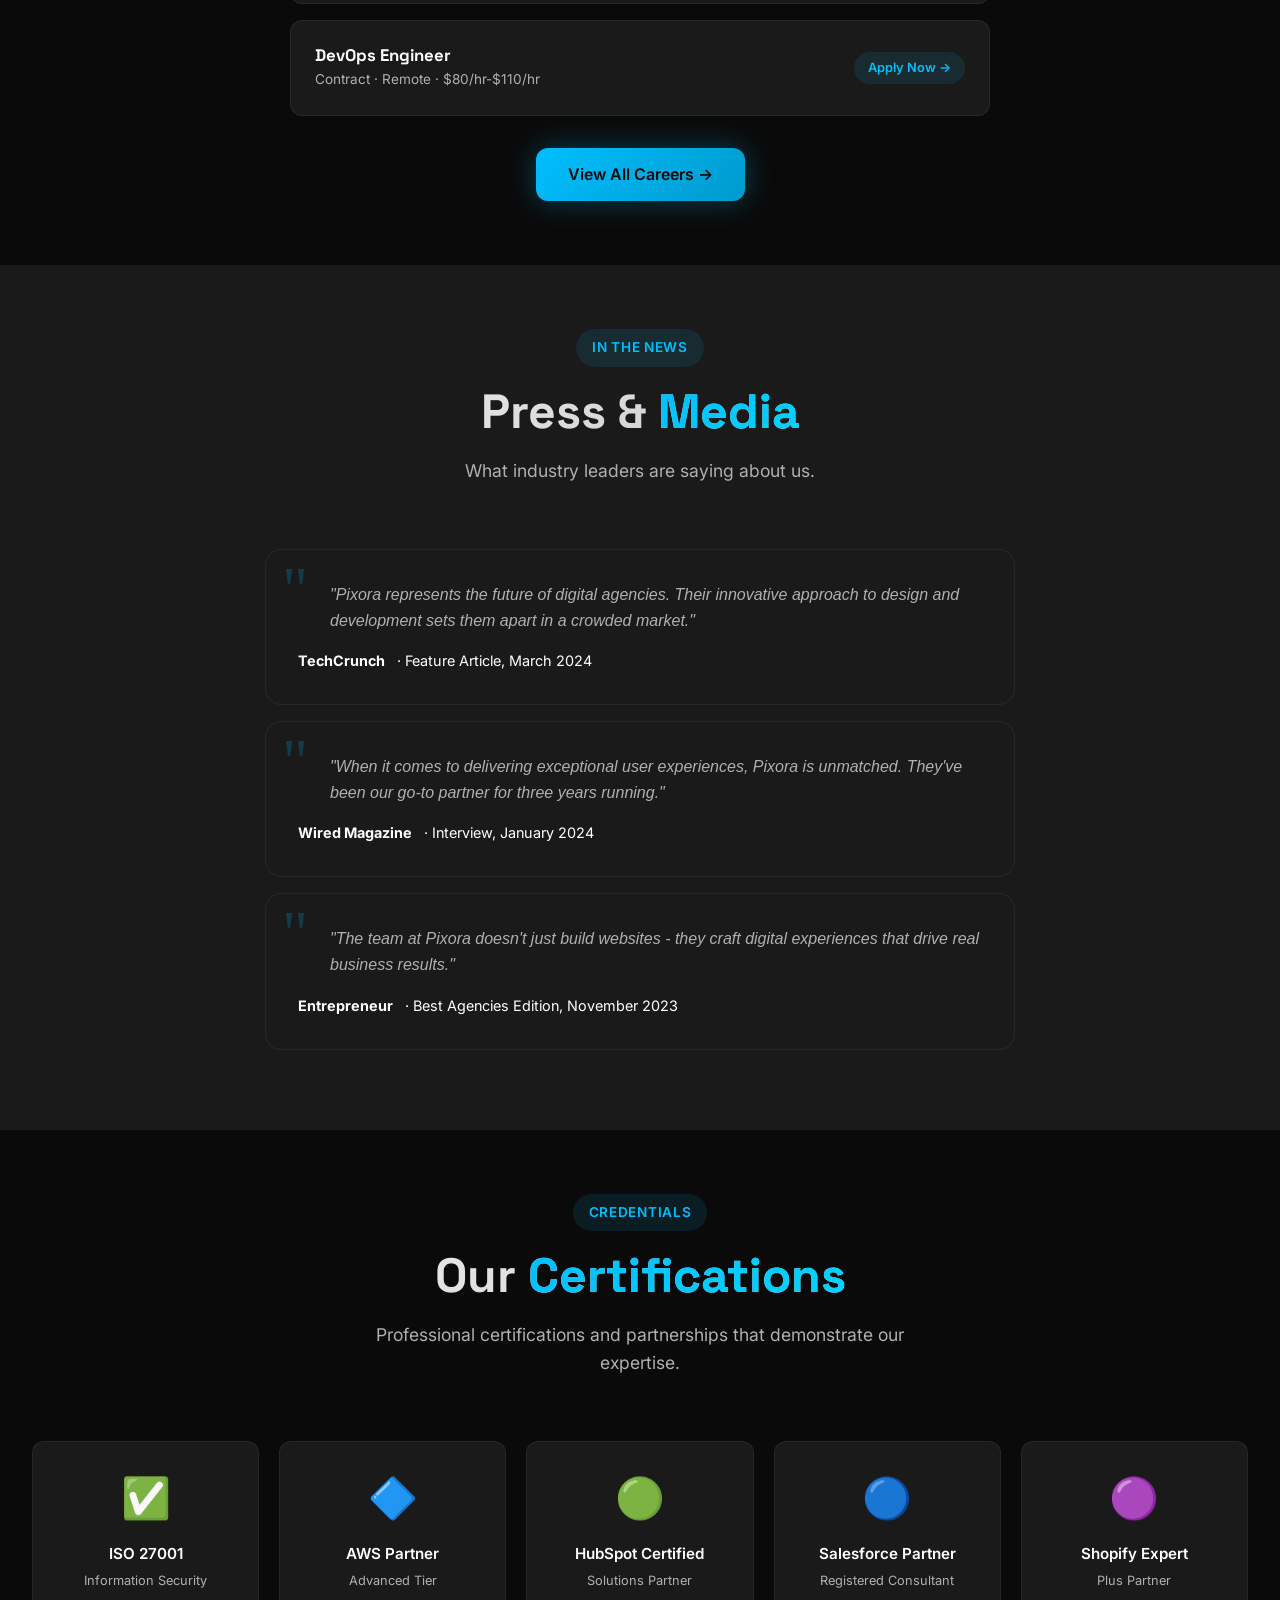
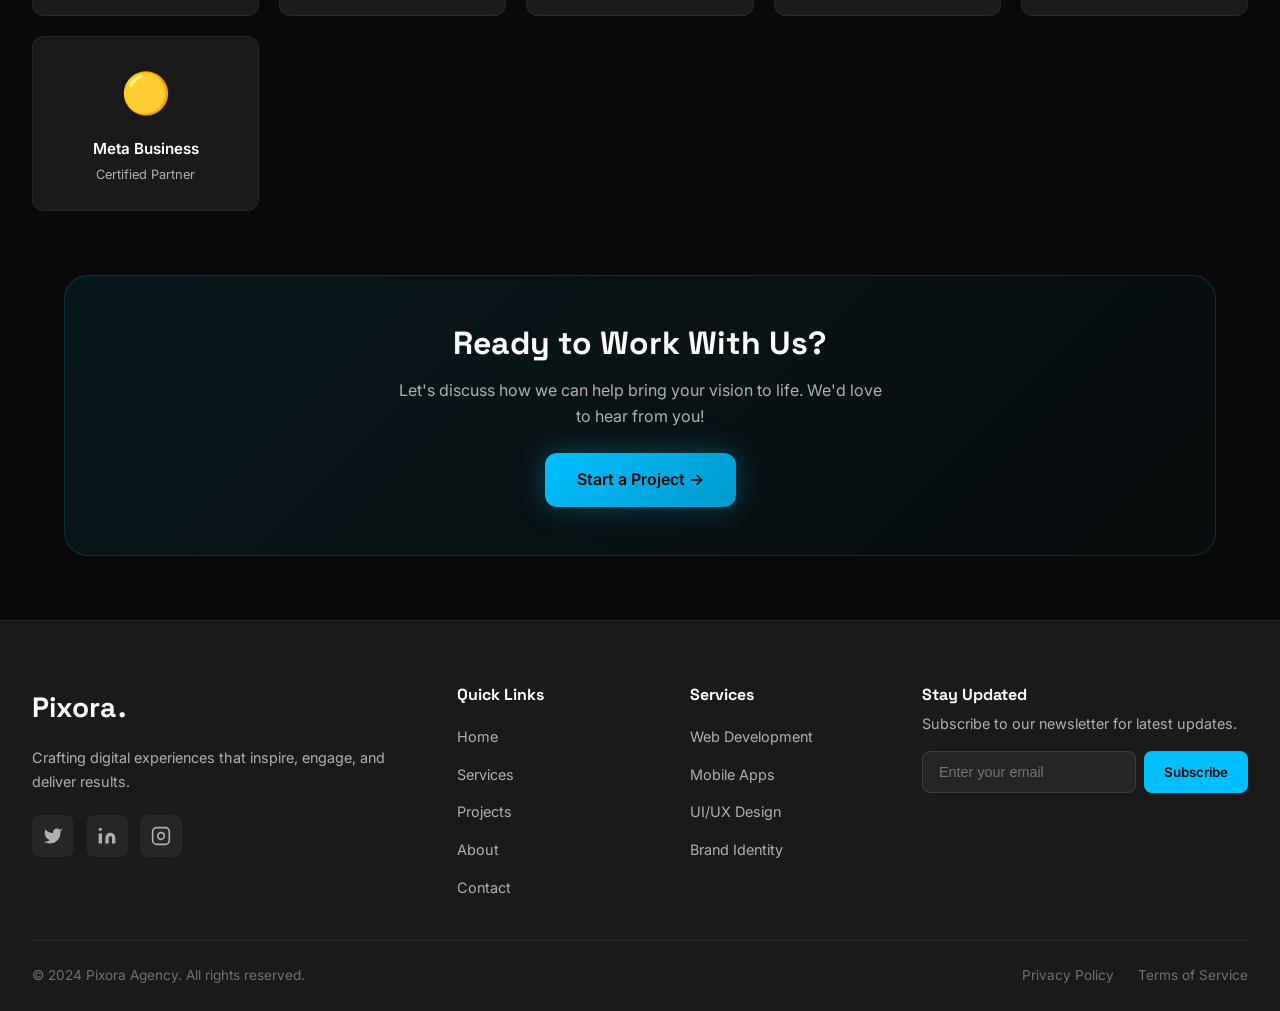
==== commit 3de5b3d8: "Update about.html" ====
--- a/about.html
+++ b/about.html
@@ -62,7 +62,7 @@
 
         /* TEAM */
         .ts{padding:4rem 0;background:var(--bg)}
-        .tg{display:grid;grid-template-columns:repeat(auto-fit,minmax(280px,1fr));gap:1.5rem}
+        .tg-grid{display:grid;grid-template-columns:repeat(auto-fit,minmax(280px,1fr));gap:1.5rem}
         .tc{display:block;background:var(--bg2);border:1px solid rgba(255,255,255,.06);border-radius:var(--rl);padding:2rem;text-align:center;transition:all .3s;position:relative;overflow:hidden}
         .tc::before{content:'';position:absolute;inset:0;background:linear-gradient(135deg,rgba(0,191,255,.05),transparent);opacity:0;transition:opacity .3s}
         .tc:hover{transform:translateY(-8px);border-color:rgba(0,191,255,.3);box-shadow:0 8px 32px rgba(0,0,0,.5),0 0 30px var(--gl)}
@@ -74,6 +74,246 @@
         .tc:hover .ms{bottom:0;opacity:1}
         .ms span{padding:6px 12px;background:var(--bg);border-radius:var(--rs);font-size:.75rem;color:var(--ac)}
         .mi{position:relative;z-index:1}.mn{font-size:1.2rem;margin-bottom:4px}.mr{font-size:.9rem;color:var(--ac);font-weight:500}
+
+        /* ========== 10 NEW OPTIONS STYLES ========== */
+        
+        /* Option Card Base */
+        .opt-section{padding:4rem 0}
+        .opt-section.alt-bg{background:var(--bg2)}
+        .opt-grid{display:grid;grid-template-columns:repeat(auto-fit,minmax(260px,1fr));gap:1.5rem}
+        
+        .opt-card{
+            background:var(--bg2);
+            border:1px solid rgba(255,255,255,.06);
+            border-radius:var(--rl);
+            padding:1.75rem;
+            transition:all .3s ease;
+            position:relative;
+            overflow:hidden;
+        }
+        .opt-card:hover{
+            transform:translateY(-6px);
+            border-color:rgba(0,191,255,.25);
+            box-shadow:0 8px 30px rgba(0,0,0,.4);
+        }
+        .opt-card-icon{
+            width:56px;height:56px;
+            display:flex;align-items:center;justify-content:center;
+            background:linear-gradient(135deg,rgba(0,191,255,.12),rgba(0,191,255,.04));
+            border-radius:var(--rm);
+            font-size:1.75rem;
+            margin-bottom:1rem;
+            transition:all .3s;
+        }
+        .opt-card:hover .opt-card-icon{
+            background:linear-gradient(135deg,var(--ac),var(--ach));
+            transform:scale(1.08) rotate(-5deg);
+        }
+        .opt-card-title{font-size:1.1rem;font-weight:600;margin-bottom:.5rem}
+        .opt-card-desc{font-size:.88rem;color:var(--g);line-height:1.65}
+        .opt-badge{
+            position:absolute;top:12px;right:12px;
+            padding:3px 10px;
+            background:var(--ac);color:var(--bg);
+            font-size:.7rem;font-weight:700;
+            border-radius:20px;
+        }
+
+        /* Timeline Style */
+        .timeline{position:relative;padding-left:2.5rem}
+        .timeline::before{
+            content:'';position:absolute;left:7px;top:0;bottom:0;
+            width:2px;background:linear-gradient(to bottom,var(--ac),transparent);
+        }
+        .tl-item{position:relative;margin-bottom:2rem;padding-left:1.5rem}
+        .tl-item::before{
+            content:'';position:absolute;left:-2.35rem;top:6px;
+            width:14px;height:14px;
+            background:var(--ac);border-radius:50%;
+            box-shadow:0 0 12px var(--gl);
+        }
+        .tl-year{font-family:var(--d);font-size:.9rem;color:var(--ac);font-weight:700;margin-bottom:.25rem}
+        .tl-title{font-size:1.1rem;font-weight:600;margin-bottom:.25rem}
+        .tl-desc{font-size:.9rem;color:var(--g)}
+
+        /* Process Steps */
+        .process-grid{display:grid;grid-template-columns:repeat(auto-fit,minmax(220px,1fr));gap:1.5rem}
+        .step-card{
+            text-align:center;
+            padding:2rem 1.5rem;
+            background:var(--bg2);
+            border:1px solid rgba(255,255,255,.06);
+            border-radius:var(--rl);
+            position:relative;
+            transition:all .3s;
+        }
+        .step-card:hover{border-color:var(--ac);transform:translateY(-5px)}
+        .step-num{
+            width:48px;height:48px;
+            margin:0 auto 1rem;
+            display:flex;align-items:center;justify-content:center;
+            background:linear-gradient(135deg,var(--ac),var(--ach));
+            color:var(--bg);
+            font-family:var(--d);
+            font-size:1.4rem;font-weight:800;
+            border-radius:50%;
+        }
+        .step-title{font-size:1.05rem;font-weight:600;margin-bottom:.5rem}
+        .step-desc{font-size:.88rem;color:var(--g)}
+
+        /* Tech Stack Pills */
+        .tech-container{display:flex;flex-wrap:wrap;gap:.75rem;justify-content:center}
+        .tech-pill{
+            padding:10px 20px;
+            background:var(--bg2);
+            border:1px solid rgba(255,255,255,.08);
+            border-radius:30px;
+            font-size:.9rem;
+            color:var(--g);
+            transition:all .3s;
+            cursor:default;
+        }
+        .tech-pill:hover{
+            border-color:var(--ac);
+            color:var(--ac);
+            background:rgba(0,191,255,.06);
+            transform:translateY(-2px);
+        }
+
+        /* Awards Grid */
+        .award-item{
+            display:flex;align-items:center;gap:1rem;
+            padding:1.25rem;
+            background:var(--bg2);
+            border:1px solid rgba(255,255,255,.06);
+            border-radius:var(--rm);
+            margin-bottom:1rem;
+            transition:all .3s;
+        }
+        .award-item:hover{border-color:rgba(0,191,255,.2);transform:translateX(8px)}
+        .award-icon{font-size:2rem;flex-shrink:0}
+        .award-info h4{font-size:1rem;margin-bottom:.15rem}
+        .award-info p{font-size:.85rem;color:var(--g)}
+
+        /* Client Logos Placeholder */
+        .clients-row{
+            display:flex;flex-wrap:wrap;
+            justify-content:center;align-items:center;
+            gap:2rem;
+            opacity:.6;
+        }
+        .client-logo{
+            padding:1rem 2rem;
+            background:var(--bg2);
+            border:1px solid rgba(255,255,255,.06);
+            border-radius:var(--rm);
+            font-family:var(--d);
+            font-size:1.1rem;font-weight:700;
+            color:var(--g);
+            transition:all .3s;
+        }
+        .client-logo:hover{
+            opacity:1;color:var(--ac);
+            border-color:var(--ac);
+        }
+
+        /* Values Expanded */
+        .values-grid{display:grid;grid-template-columns:repeat(auto-fit,minmax(300px,1fr));gap:1.5rem}
+        .value-card{
+            padding:2rem;
+            background:var(--bg2);
+            border:1px solid rgba(255,255,255,.06);
+            border-radius:var(--rl);
+            border-left:3px solid var(--ac);
+            transition:all .3s;
+        }
+        .value-card:hover{
+            border-left-width:6px;
+            transform:translateX(5px);
+            box-shadow:0 4px 20px rgba(0,0,0,.3);
+        }
+        .value-icon{font-size:2.5rem;margin-bottom:1rem}
+        .value-title{font-size:1.15rem;font-weight:600;margin-bottom:.5rem}
+        .value-desc{font-size:.9rem;color:var(--g);line-height:1.7}
+
+        /* Locations */
+        .loc-grid{display:grid;grid-template-columns:repeat(auto-fit,minmax(280px,1fr));gap:1.5rem}
+        .loc-card{
+            padding:2rem;
+            background:var(--bg2);
+            border:1px solid rgba(255,255,255,.06);
+            border-radius:var(--rl);
+            text-align:center;
+            transition:all .3s;
+        }
+        .loc-card:hover{border-color:var(--ac);transform:scale(1.02)}
+        .loc-flag{font-size:2.5rem;margin-bottom:1rem}
+        .loc-name{font-size:1.15rem;font-weight:600;margin-bottom:.25rem}
+        .loc-address{font-size:.88rem;color:var(--g);margin-bottom:.75rem}
+        .loc-link{color:var(--ac);font-size:.88rem;font-weight:500}
+
+        /* Jobs List */
+        .job-list{max-width:700px;margin:0 auto}
+        .job-item{
+            padding:1.5rem;
+            background:var(--bg2);
+            border:1px solid rgba(255,255,255,.06);
+            border-radius:var(--rm);
+            margin-bottom:1rem;
+            display:flex;justify-content:space-between;align-items:center;
+            flex-wrap:wrap;gap:1rem;
+            transition:all .3s;
+        }
+        .job-item:hover{border-color:rgba(0,191,255,.25)}
+        .job-info h4{font-size:1.05rem;margin-bottom:.25rem}
+        .job-info p{font-size:.85rem;color:var(--g)}
+        .job-tag{
+            padding:6px 14px;
+            background:rgba(0,191,255,.1);
+            color:var(--ac);
+            border-radius:20px;
+            font-size:.8rem;font-weight:600;
+        }
+
+        /* Press Quotes */
+        .press-quote{
+            padding:2rem;
+            background:var(--bg2);
+            border:1px solid rgba(255,255,255,.06);
+            border-radius:var(--rl);
+            margin-bottom:1rem;
+            position:relative;
+        }
+        .press-quote::before{content:'"';position:absolute;top:.5rem;left:1rem;font-size:4rem;color:var(--ac);opacity:.2;font-family:serif;line-height:1}
+        .press-text{font-style:italic;color:var(--g);margin-bottom:1rem;padding-left:2rem}
+        .press-source{display:flex;align-items:center;gap:.75rem;font-size:.9rem}
+        .press-source strong{color:var(--w)}
+
+        /* Certifications */
+        .cert-grid{display:grid;grid-template-columns:repeat(auto-fit,minmax(200px,1fr));gap:1.25rem}
+        .cert-card{
+            padding:1.5rem;
+            background:var(--bg2);
+            border:1px solid rgba(255,255,255,.06);
+            border-radius:var(--rm);
+            text-align:center;
+            transition:all .3s;
+        }
+        .cert-card:hover{border-color:var(--ac);transform:translateY(-4px)}
+        .cert-icon{font-size:2.5rem;margin-bottom:.75rem}
+        .cert-name{font-size:.95rem;font-weight:600;margin-bottom:.25rem}
+        .cert-from{font-size:.8rem;color:var(--g)}
+
+        /* CTA Section */
+        .cta-box{
+            text-align:center;
+            padding:3rem;
+            background:linear-gradient(135deg,rgba(0,191,255,.08),rgba(0,191,255,.02));
+            border:1px solid rgba(0,191,255,.2);
+            border-radius:var(--rx);
+        }
+        .cta-box h2{font-size:2rem;margin-bottom:1rem}
+        .cta-box p{color:var(--g);margin-bottom:1.5rem;max-width:500px;margin-left:auto;margin-right:auto}
 
         /* FOOTER */
         .ft{background:var(--bg2);border-top:1px solid rgba(255,255,255,.06);padding:4rem 0 1.5rem}
@@ -98,13 +338,16 @@
         @media(max-width:1024px){.fg{grid-template-columns:1fr 1fr}.ag{grid-template-columns:1fr;gap:2.5rem}}
         @media(max-width:768px){
             .mmb{display:block}.nls{position:fixed;top:0;right:-100%;width:80%;max-width:360px;height:100vh;background:var(--bg2);flex-direction:column;justify-content:center;align-items:center;gap:2rem;padding:2rem;transition:right .3s;box-shadow:0 8px 32px rgba(0,0,0,.5)}
-            .nls.act{right:0}.nl{font-size:1.25rem}.tg{grid-template-columns:1fr}.asp{grid-template-columns:1fr 1fr}.fg{grid-template-columns:1fr;text-align:center}.ss{justify-content:center}.fbt{flex-direction:column;gap:1rem;text-align:center}
+            .nls.act{right:0}.nl{font-size:1.25rem}.tg-grid{grid-template-columns:1fr}.asp{grid-template-columns:1fr 1fr}.fg{grid-template-columns:1fr;text-align:center}.ss{justify-content:center}.fbt{flex-direction:column;gap:1rem;text-align:center}
+            .timeline{padding-left:2rem}
+            .job-item{flex-direction:column;align-items:flex-start}
         }
         @media(max-width:480px){html{font-size:14px}.cnt{padding:0 1rem}.btn{padding:12px 24px}.nf{flex-direction:column}.btt{bottom:20px;right:20px;width:42px;height:42px}}
     </style>
 </head>
 <body>
 
+    <!-- NAVBAR -->
     <nav class="nb sc" id="nb">
         <div class="nc">
             <a href="index.html" class="logo"><span class="lt">Pixora</span><span class="ld">.</span></a>
@@ -119,6 +362,7 @@
         </div>
     </nav>
 
+    <!-- PAGE HEADER -->
     <section class="ph">
         <div class="cnt">
             <span class="tg">Who We Are</span>
@@ -128,6 +372,7 @@
         </div>
     </section>
 
+    <!-- OUR STORY + STATS (Original) -->
     <section class="acs">
         <div class="cnt">
             <div class="ag">
@@ -152,6 +397,240 @@
         </div>
     </section>
 
+    <!-- ========== OPTION 1: OUR TIMELINE / MILESTONES ========== -->
+    <section class="opt-section alt-bg">
+        <div class="cnt">
+            <div class="shdr">
+                <span class="tg">Our Journey</span>
+                <h2 class="st">Company <span class="hl">Timeline</span></h2>
+                <p class="sd">From a small startup to an award-winning agency - key milestones along our journey.</p>
+            </div>
+            <div style="max-width:650px;margin:0 auto">
+                <div class="timeline">
+                    <div class="tl-item">
+                        <div class="tl-year">2014</div>
+                        <div class="tl-title">🚀 Founded</div>
+                        <div class="tl-desc">Pixora was born from a small co-working space with just 3 passionate founders.</div>
+                    </div>
+                    <div class="tl-item">
+                        <div class="tl-year">2016</div>
+                        <div class="tl-title">📈 First Major Client</div>
+                        <div class="tl-desc">Landed our first Fortune 500 client and expanded to a team of 10.</div>
+                    </div>
+                    <div class="tl-item">
+                        <div class="tl-year">2018</div>
+                        <div class="tl-title">🏆 Award Winning</div>
+                        <div class="tl-desc">Won "Best Digital Agency" at the Web Excellence Awards.</div>
+                    </div>
+                    <div class="tl-item">
+                        <div class="tl-year">2020</div>
+                        <div class="tl-title">🌍 Global Expansion</div>
+                        <div class="tl-desc">Opened offices in London and Singapore. Team grew to 25 members.</div>
+                    </div>
+                    <div class="tl-item">
+                        <div class="tl-year">2022</div>
+                        <div class="tl-title">💎 100th Project</div>
+                        <div class="tl-desc">Completed our 100th project and reached $5M in revenue.</div>
+                    </div>
+                    <div class="tl-item">
+                        <div class="tl-year">2024</div>
+                        <div class="tl-title">⭐ Industry Leader</div>
+                        <div class="tl-desc">Recognized as one of Top 10 Digital Agencies globally by Clutch.co</div>
+                    </div>
+                </div>
+            </div>
+        </div>
+    </section>
+
+    <!-- ========== OPTION 2: OUR PROCESS ========== -->
+    <section class="opt-section">
+        <div class="cnt">
+            <div class="shdr">
+                <span class="tg">How We Work</span>
+                <h2 class="st">Our <span class="hl">Process</span></h2>
+                <p class="sd">A proven methodology that delivers results every time.</p>
+            </div>
+            <div class="process-grid">
+                <div class="step-card">
+                    <div class="step-num">01</div>
+                    <div class="step-title">Discovery</div>
+                    <div class="step-desc">We learn about your business, goals, target audience, and project requirements.</div>
+                </div>
+                <div class="step-card">
+                    <div class="step-num">02</div>
+                    <div class="step-title">Strategy</div>
+                    <div class="step-desc">We create a detailed roadmap including wireframes, tech stack, and timeline.</div>
+                </div>
+                <div class="step-card">
+                    <div class="step-num">03</div>
+                    <div class="step-title">Design</div>
+                    <div class="step-desc">Beautiful UI/UX designs crafted with your brand identity in mind.</div>
+                </div>
+                <div class="step-card">
+                    <div class="step-num">04</div>
+                    <div class="step-title">Development</div>
+                    <div class="step-desc">Clean, scalable code built using modern frameworks and best practices.</div>
+                </div>
+                <div class="step-card">
+                    <div class="step-num">05</div>
+                    <div class="step-title">Testing</div>
+                    <div class="step-desc">Rigorous QA testing across devices and browsers for perfection.</div>
+                </div>
+                <div class="step-card">
+                    <div class="step-num">06</div>
+                    <div class="step-title">Launch & Support</div>
+                    <div class="step-desc">Smooth deployment followed by ongoing maintenance and support.</div>
+                </div>
+            </div>
+        </div>
+    </section>
+
+    <!-- ========== OPTION 3: TECH STACK ========== -->
+    <section class="opt-section alt-bg">
+        <div class="cnt">
+            <div class="shdr">
+                <span class="tg">Technologies</span>
+                <h2 class="st">Our <span class="hl">Tech Stack</span></h2>
+                <p class="sd">Tools and technologies we use to build amazing products.</p>
+            </div>
+            <div class="tech-container">
+                <span class="tech-pill">React</span>
+                <span class="tech-pill">Next.js</span>
+                <span class="tech-pill">Vue.js</span>
+                <span class="tech-pill">TypeScript</span>
+                <span class="tech-pill">Node.js</span>
+                <span class="tech-pill">Python</span>
+                <span class="tech-pill">React Native</span>
+                <span class="tech-pill">Flutter</span>
+                <span class="tech-pill">PostgreSQL</span>
+                <span class="tech-pill">MongoDB</span>
+                <span class="tech-pill">AWS</span>
+                <span class="tech-pill">Docker</span>
+                <span class="tech-pill">Figma</span>
+                <span class="tech-pill">GraphQL</span>
+                <span class="tech-pill">Tailwind CSS</span>
+                <span class="tech-pill">Three.js</span>
+                <span class="tech-pill">Firebase</span>
+                <span class="tech-pill">Redis</span>
+                <span class="tech-pill">Stripe</span>
+                <span class="tech-pill">Vercel</span>
+            </div>
+        </div>
+    </section>
+
+    <!-- ========== OPTION 4: AWARDS & RECOGNITION ========== -->
+    <section class="opt-section">
+        <div class="cnt">
+            <div class="shdr">
+                <span class="tg">Recognition</span>
+                <h2 class="st">Awards & <span class="hl">Achievements</span></h2>
+                <p class="sd">Industry recognition that validates our commitment to excellence.</p>
+            </div>
+            <div style="max-width:700px;margin:0 auto">
+                <div class="award-item">
+                    <div class="award-icon">🏆</div>
+                    <div class="award-info">
+                        <h4>Awwwards Site of the Day</h4>
+                        <p>Won 5 times for outstanding web design excellence - 2023</p>
+                    </div>
+                </div>
+                <div class="award-item">
+                    <div class="award-icon">🥇</div>
+                    <div class="award-info">
+                        <h4>Clutch Top Digital Agency</h4>
+                        <p>Ranked #1 Web Design Agency in North America - 2024</p>
+                    </div>
+                </div>
+                <div class="award-item">
+                    <div class="award-icon">⭐</div>
+                    <div class="award-info">
+                        <h4>Google Partner Premium</h4>
+                        <p>Certified Google Premium Partner status since 2019</p>
+                    </div>
+                </div>
+                <div class="award-item">
+                    <div class="award-icon">🎖️</div>
+                    <div class="award-info">
+                        <h4>Forbes Featured Agency</h4>
+                        <p>Featured in Forbes "Top Agencies to Watch" list - 2022</p>
+                    </div>
+                </div>
+                <div class="award-item">
+                    <div class="award-icon">🌟</div>
+                    <div class="award-info">
+                        <h4>5-Star Clutch Rating</h4>
+                        <p>Maintained perfect 5.0 rating with 80+ reviews</p>
+                    </div>
+                </div>
+            </div>
+        </div>
+    </section>
+
+    <!-- ========== OPTION 5: CLIENTS & PARTNERS ========== -->
+    <section class="opt-section alt-bg">
+        <div class="cnt">
+            <div class="shdr">
+                <span class="tg">Trusted By</span>
+                <h2 class="st">Our <span class="hl">Clients</span></h2>
+                <p class="sd">Brands that trust us with their digital presence.</p>
+            </div>
+            <div class="clients-row">
+                <div class="client-logo">Google</div>
+                <div class="client-logo">Microsoft</div>
+                <div class="client-logo">Spotify</div>
+                <div class="client-logo">Airbnb</div>
+                <div class="client-logo">Slack</div>
+                <div class="client-logo">Stripe</div>
+                <div class="client-logo">Shopify</div>
+                <div class="client-logo">Notion</div>
+            </div>
+        </div>
+    </section>
+
+    <!-- ========== OPTION 6: CORE VALUES EXPANDED ========== -->
+    <section class="opt-section">
+        <div class="cnt">
+            <div class="shdr">
+                <span class="tg">What Drives Us</span>
+                <h2 class="st">Our Core <span class="hl">Values</span></h2>
+                <p class="sd">The principles that guide everything we do.</p>
+            </div>
+            <div class="values-grid">
+                <div class="value-card">
+                    <div class="value-icon">🎯</div>
+                    <div class="value-title">Results-Oriented</div>
+                    <div class="value-desc">Every decision we make is driven by measurable outcomes. We don't just build pretty things - we build things that work and deliver ROI.</div>
+                </div>
+                <div class="value-card">
+                    <div class="value-icon">🔒</div>
+                    <div class="value-title">Transparency</div>
+                    <div class="value-desc">Honest communication throughout the project lifecycle. No hidden costs, no surprises - just clear expectations.</div>
+                </div>
+                <div class="value-card">
+                    <div class="value-icon">🔄</div>
+                    <div class="value-title">Continuous Learning</div>
+                    <div class="value-desc">Technology evolves rapidly, and so do we. Weekly learning sessions keep our team at the cutting edge.</div>
+                </div>
+                <div class="value-card">
+                    <div class="value-icon">💪</div>
+                    <div class="value-title">Ownership</div>
+                    <div class="value-desc">We treat every project like it's our own. Your success is our responsibility, and we take it seriously.</div>
+                </div>
+                <div class="value-card">
+                    <div class="value-icon">🤲</div>
+                    <div class="value-title">Collaboration</div>
+                    <div class="value-desc">Great work happens when great minds come together. We partner closely with clients throughout the journey.</div>
+                </div>
+                <div class="value-card">
+                    <div class="value-icon">♻️</div>
+                    <div class="value-title">Sustainability</div>
+                    <div class="value-desc">Committed to eco-friendly practices - green hosting, efficient code, and sustainable business operations.</div>
+                </div>
+            </div>
+        </div>
+    </section>
+
+    <!-- TEAM SECTION (Original) -->
     <section class="ts">
         <div class="cnt">
             <div class="shdr">
@@ -159,7 +638,7 @@
                 <h2 class="st">Meet The Team</h2>
                 <p class="sd">Talented professionals passionate about delivering excellence in every project.</p>
             </div>
-            <div class="tg">
+            <div class="tg-grid">
                 <a href="member-details.html?member=maleesha" class="tc">
                     <div class="ma"><div class="ap">M</div><div class="ms"><span>LinkedIn</span><span>Twitter</span></div></div>
                     <div class="mi"><h3 class="mn">Maleesha</h3><span class="mr">Frontend Developer</span></div>
@@ -188,6 +667,168 @@
         </div>
     </section>
 
+    <!-- ========== OPTION 7: OFFICE LOCATIONS ========== -->
+    <section class="opt-section alt-bg">
+        <div class="cnt">
+            <div class="shdr">
+                <span class="tg">Find Us</span>
+                <h2 class="st">Global <span class="hl">Offices</span></h2>
+                <p class="sd">Visit us at any of our worldwide locations.</p>
+            </div>
+            <div class="loc-grid">
+                <div class="loc-card">
+                    <div class="loc-flag">🇺🇸</div>
+                    <div class="loc-name">Headquarters - New York</div>
+                    <div class="loc-address">123 Digital Avenue<br>Tech City, NY 10001</div>
+                    <a href="#" class="loc-link">Get Directions →</a>
+                </div>
+                <div class="loc-card">
+                    <div class="loc-flag">🇬🇧</div>
+                    <div class="loc-name">London Office</div>
+                    <div class="loc-address">45 Innovation Street<br>London, EC2A 4NE</div>
+                    <a href="#" class="loc-link">Get Directions →</a>
+                </div>
+                <div class="loc-card">
+                    <div class="loc-flag">🇸🇬</div>
+                    <div class="loc-name">Singapore Hub</div>
+                    <div class="loc-address">88 Tech Park Road<br>Singapore 123456</div>
+                    <a href="#" class="loc-link">Get Directions →</a>
+                </div>
+            </div>
+        </div>
+    </section>
+
+    <!-- ========== OPTION 8: CAREER OPPORTUNITIES ========== -->
+    <section class="opt-section">
+        <div class="cnt">
+            <div class="shdr">
+                <span class="tag" style="background:rgba(0,191,255,.1);color:var(--ac);font-size:.85rem;font-weight:600;letter-spacing:.05em;text-transform:uppercase;border-radius:24px;display:inline-block;padding:.5rem 1rem;margin-bottom:1rem">We're Hiring!</span>
+                <h2 class="st">Join Our <span class="hl">Team</span></h2>
+                <p class="sd">Open positions for talented individuals who want to make an impact.</p>
+            </div>
+            <div class="job-list">
+                <div class="job-item">
+                    <div class="job-info">
+                        <h4>Senior React Developer</h4>
+                        <p>Full-time · Remote · $120K-$160K</p>
+                    </div>
+                    <span class="job-tag">Apply Now →</span>
+                </div>
+                <div class="job-item">
+                    <div class="job-info">
+                        <h4>UI/UX Designer</h4>
+                        <p>Full-time · New York · $90K-$130K</p>
+                    </div>
+                    <span class="job-tag">Apply Now →</span>
+                </div>
+                <div class="job-item">
+                    <div class="job-info">
+                        <h4>Project Manager</h4>
+                        <p>Full-time · Hybrid · $85K-$110K</p>
+                    </div>
+                    <span class="job-tag">Apply Now →</span>
+                </div>
+                <div class="job-item">
+                    <div class="job-info">
+                        <h4>Marketing Specialist</h4>
+                        <p>Part-time · Remote · $40K-$55K</p>
+                    </div>
+                    <span class="job-tag">Apply Now →</span>
+                </div>
+                <div class="job-item">
+                    <div class="job-info">
+                        <h4>DevOps Engineer</h4>
+                        <p>Contract · Remote · $80/hr-$110/hr</p>
+                    </div>
+                    <span class="job-tag">Apply Now →</span>
+                </div>
+            </div>
+            <div style="text-align:center;margin-top:2rem;">
+                <a href="#" class="btn btn-p" style="display:inline-flex;align-items:center;justify-content:center;gap:.5rem;padding:14px 32px;font-size:1rem;font-weight:600;border-radius:12px;background:linear-gradient(135deg,var(--ac),var(--ach));color:var(--bg);box-shadow:0 0 30px var(--gl)">View All Careers →</a>
+            </div>
+        </div>
+    </section>
+
+    <!-- ========== OPTION 9: PRESS & MEDIA ========== -->
+    <section class="opt-section alt-bg">
+        <div class="cnt">
+            <div class="shdr">
+                <span class="tg">In The News</span>
+                <h2 class="st">Press & <span class="hl">Media</span></h2>
+                <p class="sd">What industry leaders are saying about us.</p>
+            </div>
+            <div style="max-width:750px;margin:0 auto">
+                <div class="press-quote">
+                    <div class="press-text">"Pixora represents the future of digital agencies. Their innovative approach to design and development sets them apart in a crowded market."</div>
+                    <div class="press-source"><strong>TechCrunch</strong> · Feature Article, March 2024</div>
+                </div>
+                <div class="press-quote">
+                    <div class="press-text">"When it comes to delivering exceptional user experiences, Pixora is unmatched. They've been our go-to partner for three years running."</div>
+                    <div class="press-source"><strong>Wired Magazine</strong> · Interview, January 2024</div>
+                </div>
+                <div class="press-quote">
+                    <div class="press-text">"The team at Pixora doesn't just build websites - they craft digital experiences that drive real business results."</div>
+                    <div class="press-source"><strong>Entrepreneur</strong> · Best Agencies Edition, November 2023</div>
+                </div>
+            </div>
+        </div>
+    </section>
+
+    <!-- ========== OPTION 10: CERTIFICATIONS ========== -->
+    <section class="opt-section">
+        <div class="cnt">
+            <div class="shdr">
+                <span class="tg">Credentials</span>
+                <h2 class="st">Our <span class="hl">Certifications</span></h2>
+                <p class="sd">Professional certifications and partnerships that demonstrate our expertise.</p>
+            </div>
+            <div class="cert-grid">
+                <div class="cert-card">
+                    <div class="cert-icon">✅</div>
+                    <div class="cert-name">ISO 27001</div>
+                    <div class="cert-from">Information Security</div>
+                </div>
+                <div class="cert-card">
+                    <div class="cert-icon">🔷</div>
+                    <div class="cert-name">AWS Partner</div>
+                    <div class="cert-from">Advanced Tier</div>
+                </div>
+                <div class="cert-card">
+                    <div class="cert-icon">🟢</div>
+                    <div class="cert-name">HubSpot Certified</div>
+                    <div class="cert-from">Solutions Partner</div>
+                </div>
+                <div class="cert-card">
+                    <div class="cert-icon">🔵</div>
+                    <div class="cert-name">Salesforce Partner</div>
+                    <div class="cert-from">Registered Consultant</div>
+                </div>
+                <div class="cert-card">
+                    <div class="cert-icon">🟣</div>
+                    <div class="cert-name">Shopify Expert</div>
+                    <div class="cert-from">Plus Partner</div>
+                </div>
+                <div class="cert-card">
+                    <div class="cert-icon">🟡</div>
+                    <div class="cert-name">Meta Business</div>
+                    <div class="cert-from">Certified Partner</div>
+                </div>
+            </div>
+        </div>
+    </section>
+
+    <!-- CTA BANNER -->
+    <section style="padding:0 2rem 4rem;">
+        <div class="cnt">
+            <div class="cta-box">
+                <h2>Ready to Work With Us?</h2>
+                <p>Let's discuss how we can help bring your vision to life. We'd love to hear from you!</p>
+                <a href="contact.html" class="btn btn-p" style="display:inline-flex;align-items:center;justify-content:center;gap:.5rem;padding:14px 32px;font-size:1rem;font-weight:600;border-radius:12px;background:linear-gradient(135deg,var(--ac),var(--ach));color:var(--bg);box-shadow:0 0 30px var(--gl)">Start a Project →</a>
+            </div>
+        </div>
+    </section>
+
+    <!-- FOOTER -->
     <footer class="ft">
         <div class="cnt">
             <div class="fg">
@@ -204,13 +845,19 @@
 
     <script>
         document.addEventListener('DOMContentLoaded',function(){
+            // Navbar scroll effect
             var nb=document.getElementById('nb');if(nb){window.addEventListener('scroll',function(){nb.classList.toggle('sc',window.scrollY>50)},{passive:true})}
+            // Mobile menu toggle
             var mb=document.getElementById('mmb'),nl=document.getElementById('nls');
             if(mb&&nl){mb.onclick=function(){mb.classList.toggle('act');nl.classList.toggle('act');document.body.style.overflow=nl.classList.contains('act')?'hidden':''};nl.querySelectorAll('.nl').forEach(function(l){l.onclick=function(){mb.classList.remove('act');nl.classList.remove('act');document.body.style.overflow=''}})}
+            // Back to top button
             var bt=document.getElementById('btt');if(bt){window.addEventListener('scroll',function(){bt.classList.toggle('v',window.scrollY>400)},{passive:true});bt.onclick=function(){window.scrollTo({top:0,behavior:'smooth'})}}
-            var els=document.querySelectorAll('.tc,.sb,.vi');els.forEach(function(e){e.style.opacity='0';e.style.transform='translateY(30px)';e.style.transition='opacity .6s ease,transform .6s ease'});
-            var ob=new IntersectionObserver(function(en){en.forEach(function(e,i){if(e.isIntersecting){setTimeout(function(){e.target.style.opacity='1';e.target.style.transform='translateY(0)'},i*80);ob.unobserve(e.target)}})},{threshold:0.1});
-            els.forEach(function(e){ob.observe(e)});
+            
+            // Scroll animations for ALL new elements
+            var els=document.querySelectorAll('.tc,.sb,.vi,.opt-card,.step-card,.award-item,.client-logo,.value-card,.loc-card,.job-item,.press-quote,.cert-card,.tl-item');
+            els.forEach(function(e){e.style.opacity='0';e.style.transform='translateY(25px)';e.style.transition='opacity .5s ease,transform .5s ease'});
+            var obs=new IntersectionObserver(function(en){en.forEach(function(e,i){if(e.isIntersecting){setTimeout(function(){e.target.style.opacity='1';e.target.style.transform='translateY(0)'},i*60);obs.unobserve(e.target)}})},{threshold:0.1});
+            els.forEach(function(e){obs.observe(e)});
         });
     </script>
 </body>
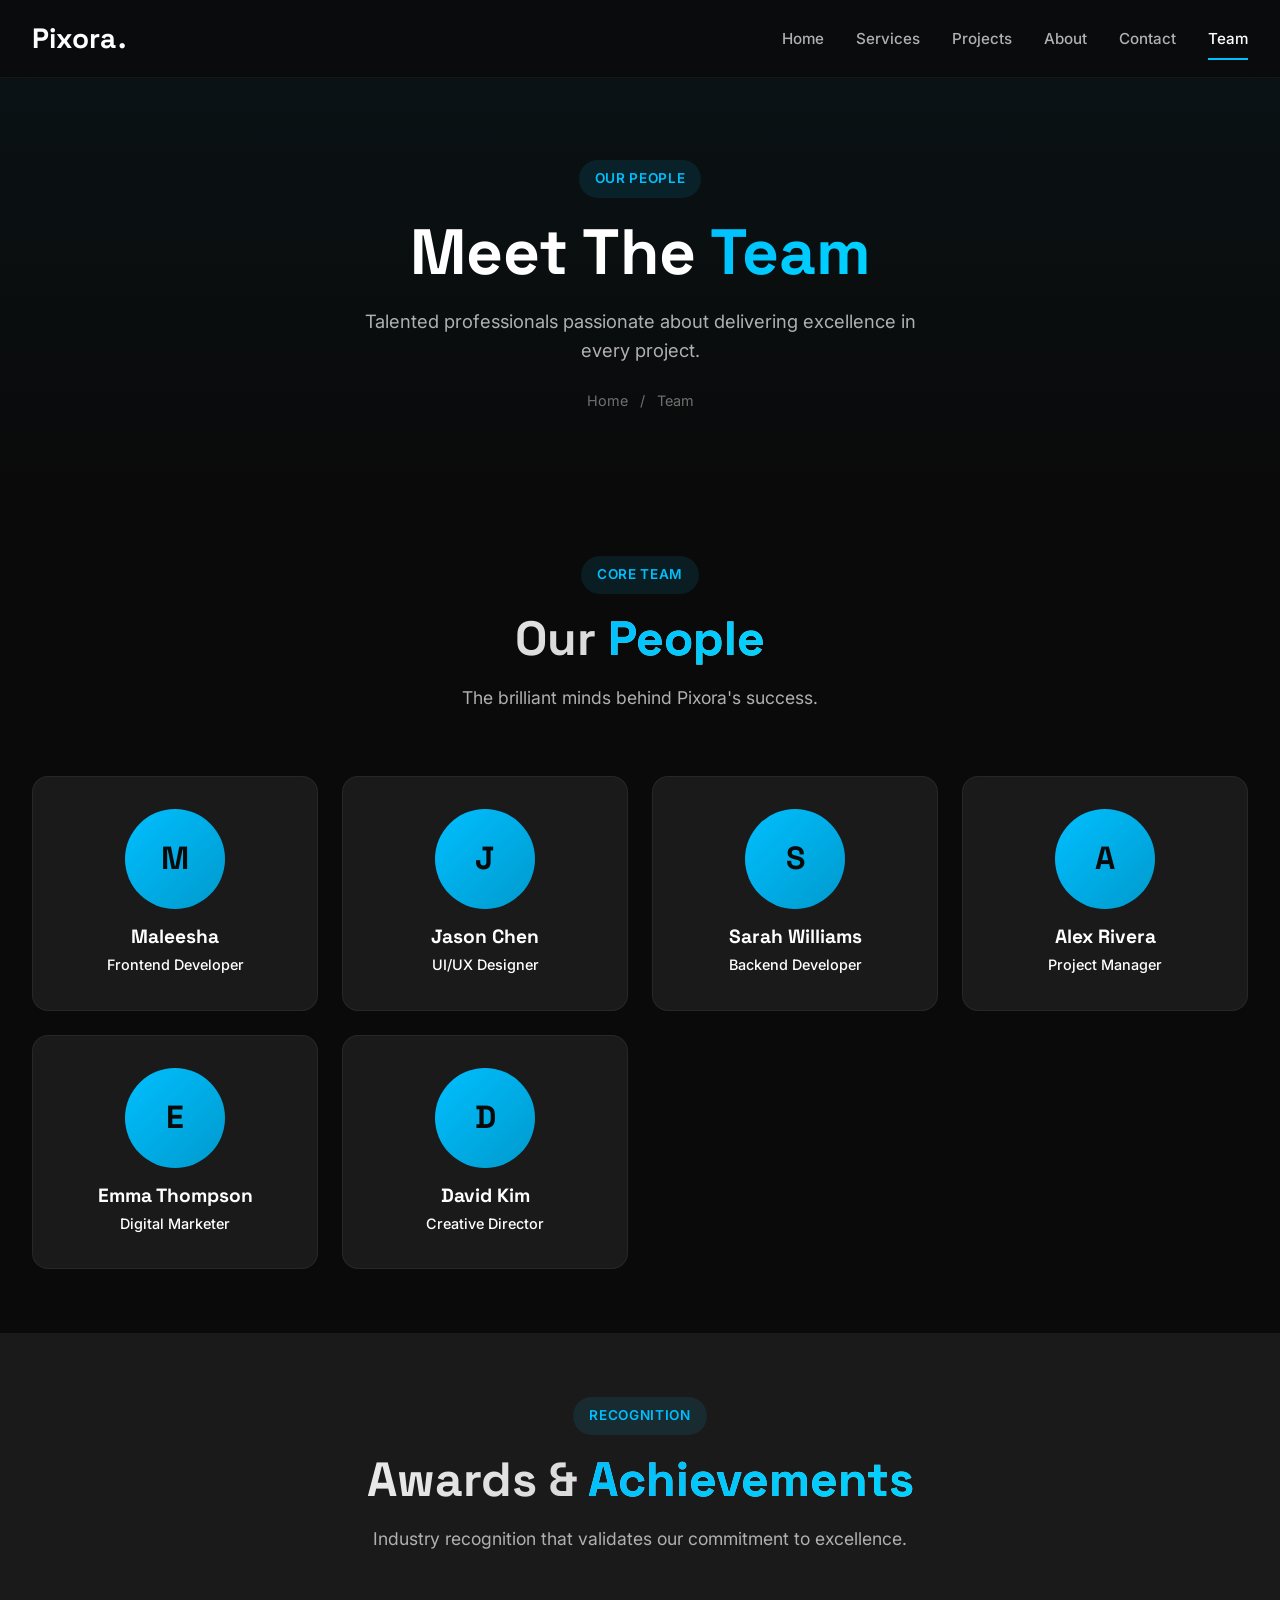
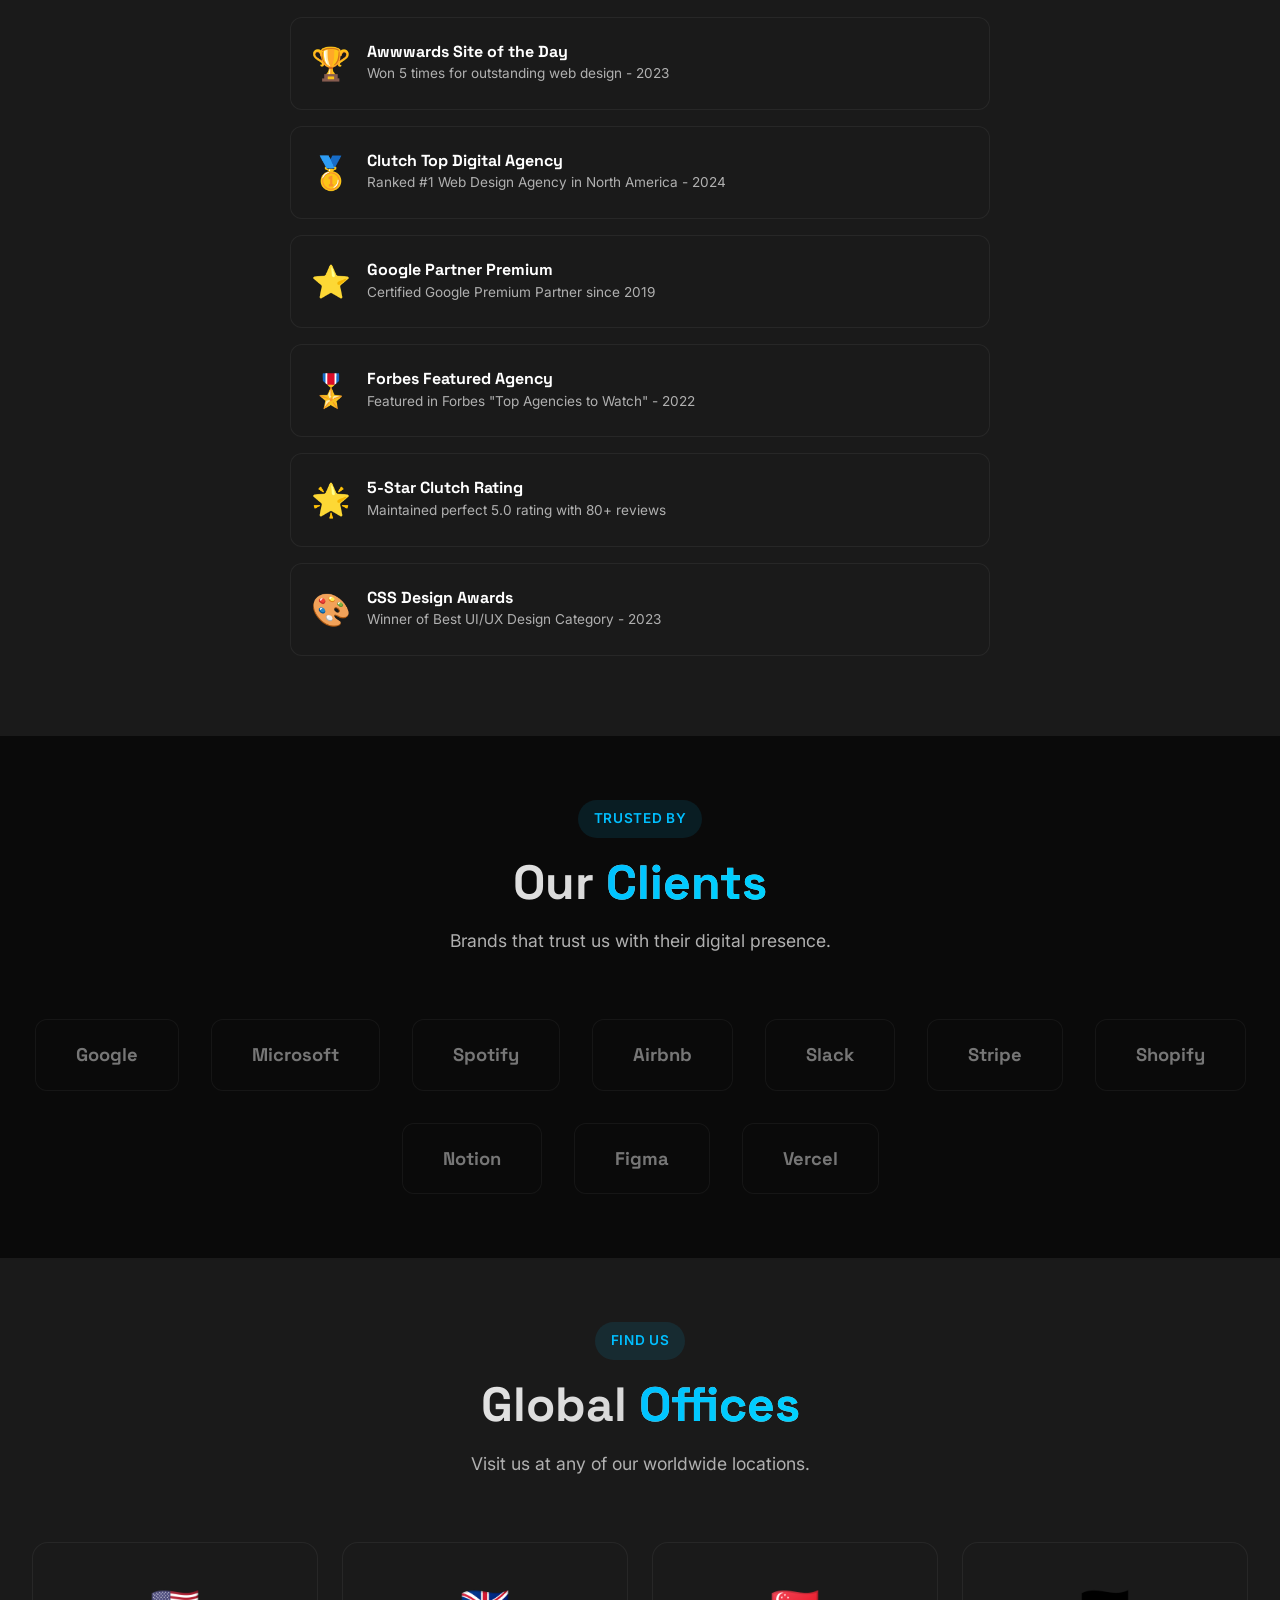
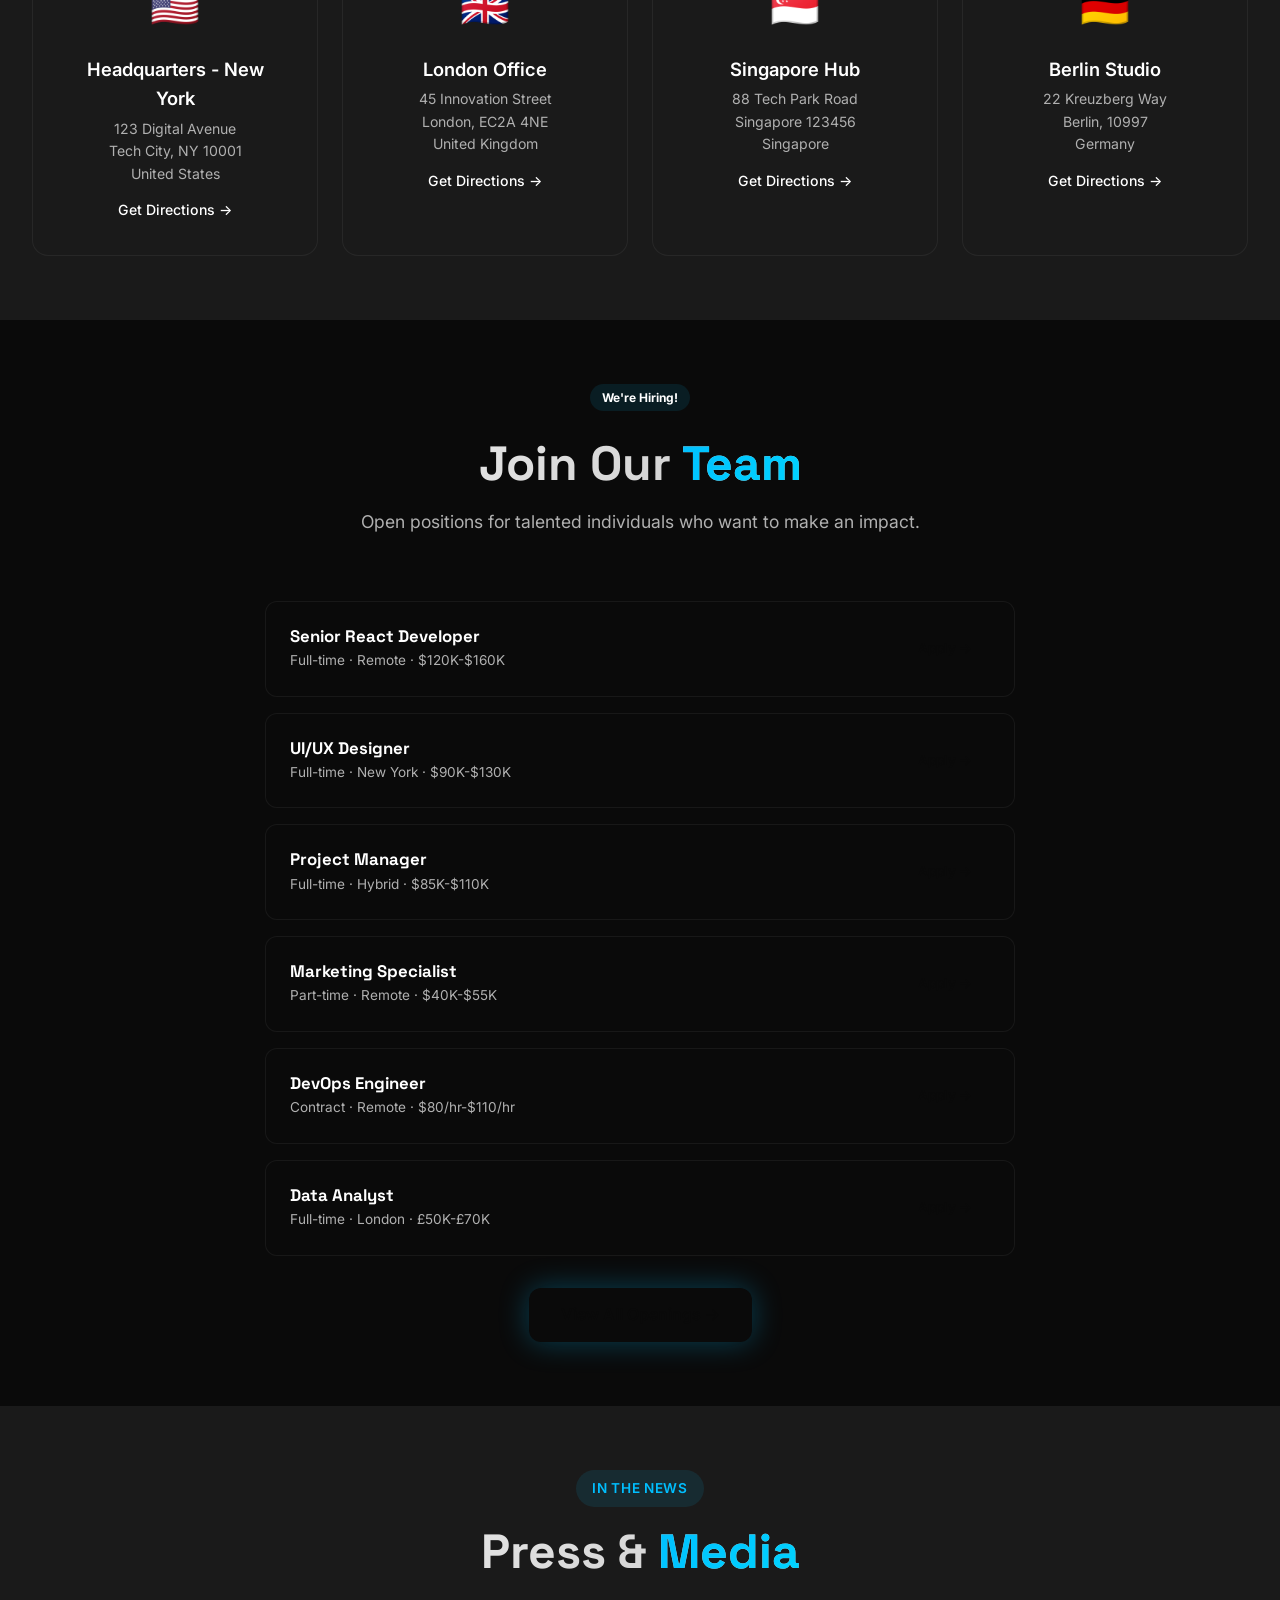
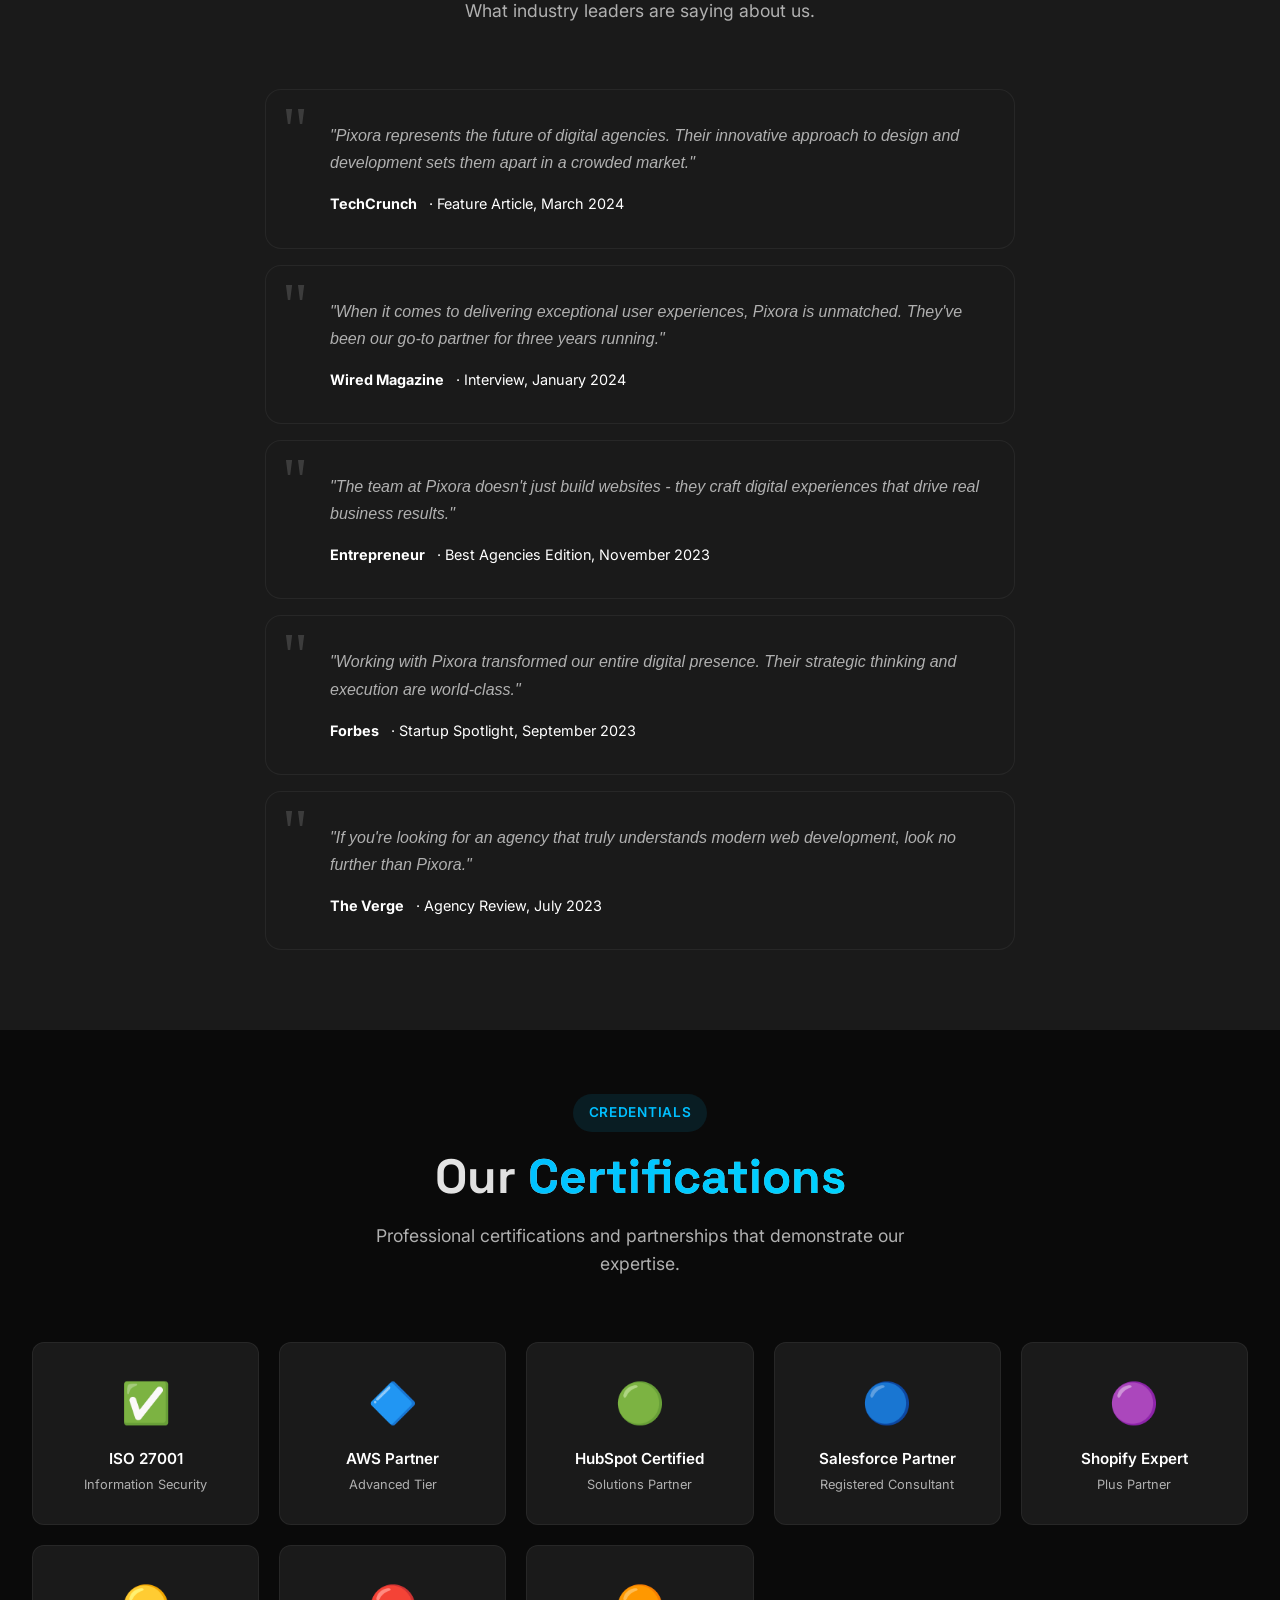
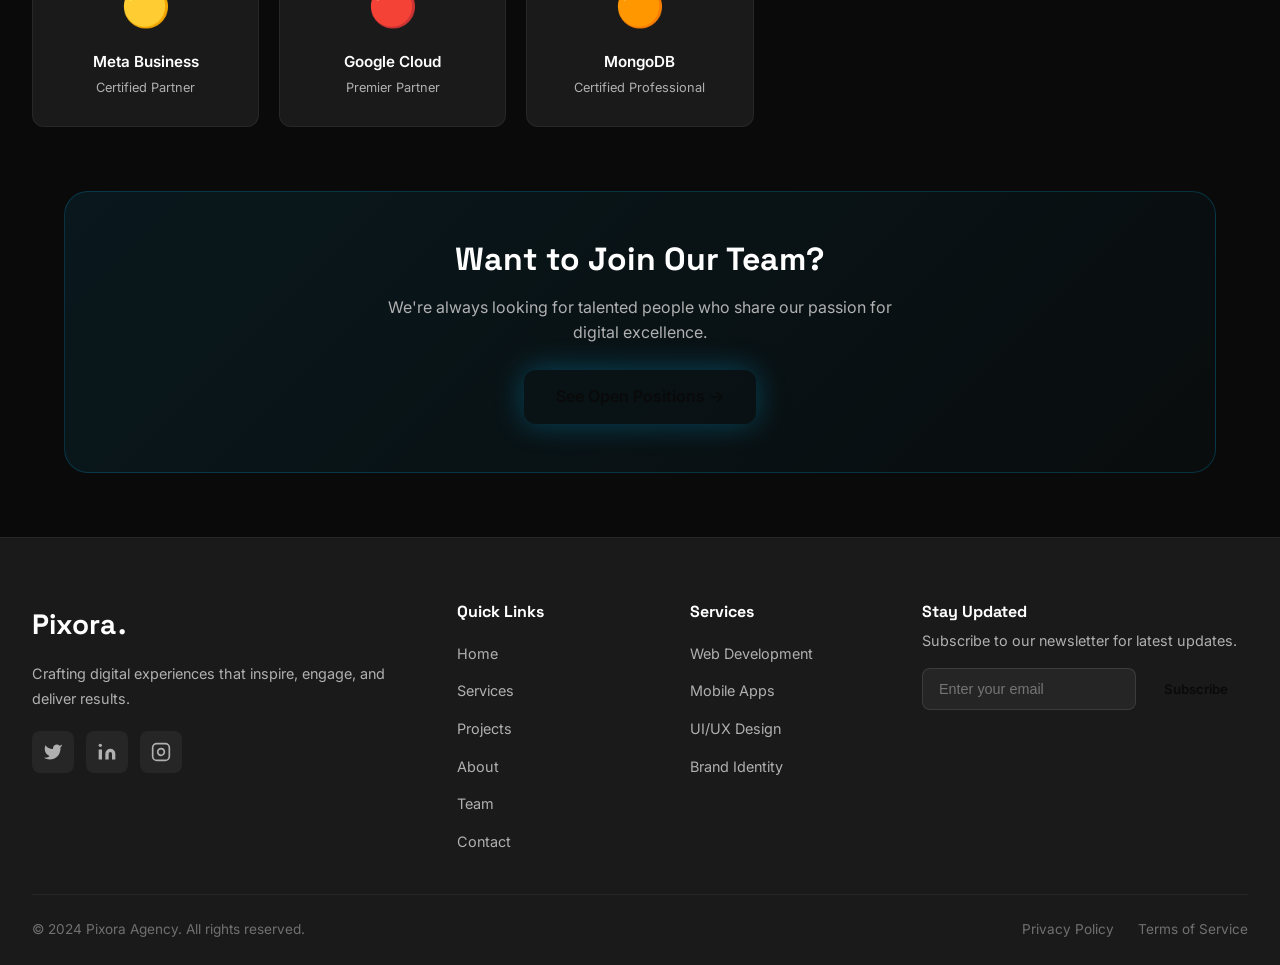
==== commit d80ad150: "Update about.html" ====
--- a/about.html
+++ b/about.html
@@ -3,7 +3,7 @@
 <head>
     <meta charset="UTF-8">
     <meta name="viewport" content="width=device-width, initial-scale=1.0">
-    <title>Pixora - About Us</title>
+    <title>Pixora - Our Team</title>
     <link href="https://fonts.googleapis.com/css2?family=Inter:wght@300;400;500;600;700;800&family=Space+Grotesk:wght@400;500;600;700&display=swap" rel="stylesheet">
     
     <style>
@@ -44,25 +44,14 @@
         .ph{padding:160px 2rem 80px;text-align:center;background:linear-gradient(180deg,rgba(0,191,255,.05),transparent)}
         .pt{font-size:clamp(2.5rem,6vw,4rem);margin-bottom:1rem}.ps{color:var(--g);font-size:1.15rem;max-width:600px;margin:0 auto 1.5rem}
         .bc{display:flex;align-items:center;justify-content:center;gap:.75rem;font-size:.9rem;color:var(--m)}
-        .bc a{color:var(--ac)}.bc a:hover{text-decoration:underline}
-
-        /* ABOUT CONTENT */
-        .acs{padding:4rem 0}
-        .ag{display:grid;grid-template-columns:1fr 1fr;gap:4rem;align-items:start}
-        .at h2{font-size:2rem;margin-bottom:1.5rem}.at p{color:var(--g);line-height:1.8;margin-bottom:1rem}
-        .avs{margin-top:2rem;display:flex;flex-direction:column;gap:1.5rem}
-        .vi{display:flex;gap:1rem;align-items:flex-start}
-        .vi-i{font-size:2rem}.vi h4{font-size:1.1rem;margin-bottom:.25rem}.vi p{color:var(--g);font-size:.9rem;margin:0}
-
-        .asp{display:grid;grid-template-columns:1fr 1fr;gap:1rem}
-        .sb{background:var(--bg2);border:1px solid rgba(255,255,255,.06);border-radius:var(--rl);padding:1.5rem;text-align:center}
-        .sb.hi{background:linear-gradient(135deg,rgba(0,191,255,.15),rgba(0,191,255,.05));border-color:rgba(0,191,255,.3)}
-        .bn{display:block;font-family:var(--d);font-size:2.5rem;font-weight:800;color:var(--ac);margin-bottom:.25rem}
-        .sb .sl{font-size:.85rem}
-
-        /* TEAM */
-        .ts{padding:4rem 0;background:var(--bg)}
-        .tg-grid{display:grid;grid-template-columns:repeat(auto-fit,minmax(280px,1fr));gap:1.5rem}
+        .bc a{color:var(.ac)}.bc a:hover{text-decoration:underline}
+
+        /* SECTIONS BASE */
+        .sec{padding:4rem 0}
+        .sec-alt{background:var(--bg2)}
+
+        /* ========== TEAM GRID ========== */
+        .team-grid{display:grid;grid-template-columns:repeat(auto-fit,minmax(280px,1fr));gap:1.5rem}
         .tc{display:block;background:var(--bg2);border:1px solid rgba(255,255,255,.06);border-radius:var(--rl);padding:2rem;text-align:center;transition:all .3s;position:relative;overflow:hidden}
         .tc::before{content:'';position:absolute;inset:0;background:linear-gradient(135deg,rgba(0,191,255,.05),transparent);opacity:0;transition:opacity .3s}
         .tc:hover{transform:translateY(-8px);border-color:rgba(0,191,255,.3);box-shadow:0 8px 32px rgba(0,0,0,.5),0 0 30px var(--gl)}
@@ -72,248 +61,64 @@
         .tc:hover .ap{transform:scale(1.1)}
         .ms{position:absolute;bottom:-10px;left:50%;transform:translateX(-50%);display:flex;gap:.5rem;opacity:0;transition:all .3s}
         .tc:hover .ms{bottom:0;opacity:1}
-        .ms span{padding:6px 12px;background:var(--bg);border-radius:var(--rs);font-size:.75rem;color:var(--ac)}
-        .mi{position:relative;z-index:1}.mn{font-size:1.2rem;margin-bottom:4px}.mr{font-size:.9rem;color:var(--ac);font-weight:500}
-
-        /* ========== 10 NEW OPTIONS STYLES ========== */
-        
-        /* Option Card Base */
-        .opt-section{padding:4rem 0}
-        .opt-section.alt-bg{background:var(--bg2)}
-        .opt-grid{display:grid;grid-template-columns:repeat(auto-fit,minmax(260px,1fr));gap:1.5rem}
-        
-        .opt-card{
-            background:var(--bg2);
-            border:1px solid rgba(255,255,255,.06);
-            border-radius:var(--rl);
-            padding:1.75rem;
-            transition:all .3s ease;
-            position:relative;
-            overflow:hidden;
-        }
-        .opt-card:hover{
-            transform:translateY(-6px);
-            border-color:rgba(0,191,255,.25);
-            box-shadow:0 8px 30px rgba(0,0,0,.4);
-        }
-        .opt-card-icon{
-            width:56px;height:56px;
-            display:flex;align-items:center;justify-content:center;
-            background:linear-gradient(135deg,rgba(0,191,255,.12),rgba(0,191,255,.04));
-            border-radius:var(--rm);
-            font-size:1.75rem;
-            margin-bottom:1rem;
-            transition:all .3s;
-        }
-        .opt-card:hover .opt-card-icon{
-            background:linear-gradient(135deg,var(--ac),var(--ach));
-            transform:scale(1.08) rotate(-5deg);
-        }
-        .opt-card-title{font-size:1.1rem;font-weight:600;margin-bottom:.5rem}
-        .opt-card-desc{font-size:.88rem;color:var(--g);line-height:1.65}
-        .opt-badge{
-            position:absolute;top:12px;right:12px;
-            padding:3px 10px;
-            background:var(--ac);color:var(--bg);
-            font-size:.7rem;font-weight:700;
-            border-radius:20px;
-        }
-
-        /* Timeline Style */
-        .timeline{position:relative;padding-left:2.5rem}
-        .timeline::before{
-            content:'';position:absolute;left:7px;top:0;bottom:0;
-            width:2px;background:linear-gradient(to bottom,var(--ac),transparent);
-        }
-        .tl-item{position:relative;margin-bottom:2rem;padding-left:1.5rem}
-        .tl-item::before{
-            content:'';position:absolute;left:-2.35rem;top:6px;
-            width:14px;height:14px;
-            background:var(--ac);border-radius:50%;
-            box-shadow:0 0 12px var(--gl);
-        }
-        .tl-year{font-family:var(--d);font-size:.9rem;color:var(--ac);font-weight:700;margin-bottom:.25rem}
-        .tl-title{font-size:1.1rem;font-weight:600;margin-bottom:.25rem}
-        .tl-desc{font-size:.9rem;color:var(--g)}
-
-        /* Process Steps */
-        .process-grid{display:grid;grid-template-columns:repeat(auto-fit,minmax(220px,1fr));gap:1.5rem}
-        .step-card{
-            text-align:center;
-            padding:2rem 1.5rem;
-            background:var(--bg2);
-            border:1px solid rgba(255,255,255,.06);
-            border-radius:var(--rl);
-            position:relative;
-            transition:all .3s;
-        }
-        .step-card:hover{border-color:var(--ac);transform:translateY(-5px)}
-        .step-num{
-            width:48px;height:48px;
-            margin:0 auto 1rem;
-            display:flex;align-items:center;justify-content:center;
-            background:linear-gradient(135deg,var(--ac),var(--ach));
-            color:var(--bg);
-            font-family:var(--d);
-            font-size:1.4rem;font-weight:800;
-            border-radius:50%;
-        }
-        .step-title{font-size:1.05rem;font-weight:600;margin-bottom:.5rem}
-        .step-desc{font-size:.88rem;color:var(--g)}
-
-        /* Tech Stack Pills */
-        .tech-container{display:flex;flex-wrap:wrap;gap:.75rem;justify-content:center}
-        .tech-pill{
-            padding:10px 20px;
-            background:var(--bg2);
-            border:1px solid rgba(255,255,255,.08);
-            border-radius:30px;
-            font-size:.9rem;
-            color:var(--g);
-            transition:all .3s;
-            cursor:default;
-        }
-        .tech-pill:hover{
-            border-color:var(--ac);
-            color:var(--ac);
-            background:rgba(0,191,255,.06);
-            transform:translateY(-2px);
-        }
-
-        /* Awards Grid */
-        .award-item{
-            display:flex;align-items:center;gap:1rem;
-            padding:1.25rem;
-            background:var(--bg2);
-            border:1px solid rgba(255,255,255,.06);
-            border-radius:var(--rm);
-            margin-bottom:1rem;
-            transition:all .3s;
-        }
+        .ms span{padding:6px 12px;background:var(--bg);border-radius:var(--rs);font-size:.75rem;color:var(.ac)}
+        .mi{position:relative;z-index:1}.mn{font-size:1.2rem;margin-bottom:4px}.mr{font-size:.9rem;color:var(.ac);font-weight:500}
+
+        /* ========== AWARDS ========== */
+        .award-list{max-width:700px;margin:0 auto}
+        .award-item{display:flex;align-items:center;gap:1rem;padding:1.25rem;background:var(--bg2);border:1px solid rgba(255,255,255,.06);border-radius:var(--rm);margin-bottom:1rem;transition:all .3s}
         .award-item:hover{border-color:rgba(0,191,255,.2);transform:translateX(8px)}
         .award-icon{font-size:2rem;flex-shrink:0}
         .award-info h4{font-size:1rem;margin-bottom:.15rem}
         .award-info p{font-size:.85rem;color:var(--g)}
 
-        /* Client Logos Placeholder */
-        .clients-row{
-            display:flex;flex-wrap:wrap;
-            justify-content:center;align-items:center;
-            gap:2rem;
-            opacity:.6;
-        }
-        .client-logo{
-            padding:1rem 2rem;
-            background:var(--bg2);
-            border:1px solid rgba(255,255,255,.06);
-            border-radius:var(--rm);
-            font-family:var(--d);
-            font-size:1.1rem;font-weight:700;
-            color:var(--g);
-            transition:all .3s;
-        }
-        .client-logo:hover{
-            opacity:1;color:var(--ac);
-            border-color:var(--ac);
-        }
-
-        /* Values Expanded */
-        .values-grid{display:grid;grid-template-columns:repeat(auto-fit,minmax(300px,1fr));gap:1.5rem}
-        .value-card{
-            padding:2rem;
-            background:var(--bg2);
-            border:1px solid rgba(255,255,255,.06);
-            border-radius:var(--rl);
-            border-left:3px solid var(--ac);
-            transition:all .3s;
-        }
-        .value-card:hover{
-            border-left-width:6px;
-            transform:translateX(5px);
-            box-shadow:0 4px 20px rgba(0,0,0,.3);
-        }
-        .value-icon{font-size:2.5rem;margin-bottom:1rem}
-        .value-title{font-size:1.15rem;font-weight:600;margin-bottom:.5rem}
-        .value-desc{font-size:.9rem;color:var(--g);line-height:1.7}
-
-        /* Locations */
+        /* ========== CLIENTS ========== */
+        .clients-row{display:flex;flex-wrap:wrap;justify-content:center;align-items:center;gap:2rem;opacity:.65}
+        .client-logo{padding:1.25rem 2.5rem;background:var(--bg);border:1px solid rgba(255,255,255,.08);border-radius:var(--rm);font-family:var(--d);font-size:1.15rem;font-weight:700;color:var(--g);transition:all .3s}
+        .client-logo:hover{opacity:1;color:var(.ac);border-color:var(.ac);transform:scale(1.05)}
+
+        /* ========== OFFICES ========== */
         .loc-grid{display:grid;grid-template-columns:repeat(auto-fit,minmax(280px,1fr));gap:1.5rem}
-        .loc-card{
-            padding:2rem;
-            background:var(--bg2);
-            border:1px solid rgba(255,255,255,.06);
-            border-radius:var(--rl);
-            text-align:center;
-            transition:all .3s;
-        }
-        .loc-card:hover{border-color:var(--ac);transform:scale(1.02)}
+        .loc-card{padding:2rem;background:var(--bg2);border:1px solid rgba(255,255,255,.06);border-radius:var(--rl);text-align:center;transition:all .3s}
+        .loc-card:hover{border-color:var(.ac);transform:scale(1.02)}
         .loc-flag{font-size:2.5rem;margin-bottom:1rem}
         .loc-name{font-size:1.15rem;font-weight:600;margin-bottom:.25rem}
-        .loc-address{font-size:.88rem;color:var(--g);margin-bottom:.75rem}
-        .loc-link{color:var(--ac);font-size:.88rem;font-weight:500}
-
-        /* Jobs List */
-        .job-list{max-width:700px;margin:0 auto}
-        .job-item{
-            padding:1.5rem;
-            background:var(--bg2);
-            border:1px solid rgba(255,255,255,.06);
-            border-radius:var(--rm);
-            margin-bottom:1rem;
-            display:flex;justify-content:space-between;align-items:center;
-            flex-wrap:wrap;gap:1rem;
-            transition:all .3s;
-        }
+        .loc-address{font-size:.88rem;color:var(--g);margin-bottom:.75rem;line-height:1.6}
+        .loc-link{color:var(.ac);font-size:.88rem;font-weight:500;display:inline-block;transition:gap .2s}
+        .loc-link:hover{gap:8px}
+
+        /* ========== CAREERS ========== */
+        .job-tag{display:inline-block;padding:4px 12px;background:rgba(0,191,255,.1);color:var(.ac);font-size:.75rem;font-weight:700;border-radius:20px;margin-bottom:1.5rem}
+        .job-list{max-width:750px;margin:0 auto}
+        .job-item{padding:1.5rem;background:var(--bg);border:1px solid rgba(255,255,255,.06);border-radius:var(--rm);margin-bottom:1rem;display:flex;justify-content:space-between;align-items:center;flex-wrap:wrap;gap:1rem;transition:all .3s}
         .job-item:hover{border-color:rgba(0,191,255,.25)}
         .job-info h4{font-size:1.05rem;margin-bottom:.25rem}
         .job-info p{font-size:.85rem;color:var(--g)}
-        .job-tag{
-            padding:6px 14px;
-            background:rgba(0,191,255,.1);
-            color:var(--ac);
-            border-radius:20px;
-            font-size:.8rem;font-weight:600;
-        }
-
-        /* Press Quotes */
-        .press-quote{
-            padding:2rem;
-            background:var(--bg2);
-            border:1px solid rgba(255,255,255,.06);
-            border-radius:var(--rl);
-            margin-bottom:1rem;
-            position:relative;
-        }
-        .press-quote::before{content:'"';position:absolute;top:.5rem;left:1rem;font-size:4rem;color:var(--ac);opacity:.2;font-family:serif;line-height:1}
-        .press-text{font-style:italic;color:var(--g);margin-bottom:1rem;padding-left:2rem}
-        .press-source{display:flex;align-items:center;gap:.75rem;font-size:.9rem}
+        .job-btn{padding:8px 18px;background:var(.ac);color:var(--bg);border-radius:20px;font-size:.85rem;font-weight:600;transition:all .3s}
+        .job-btn:hover{background:var(.ach);transform:translateX(5px)}
+
+        /* ========== PRESS ========== */
+        .press-list{max-width:750px;margin:0 auto}
+        .press-quote{padding:2rem;background:var(--bg2);border:1px solid rgba(255,255,255,.06);border-radius:var(--rl);margin-bottom:1rem;position:relative}
+        .press-quote::before{content:'"';position:absolute;top:.5rem;left:1rem;font-size:4rem;color:var(.ac);opacity:.15;font-family:serif;line-height:1}
+        .press-text{font-style:italic;color:var(--g);margin-bottom:1rem;padding-left:2rem;line-height:1.7}
+        .press-source{display:flex;align-items:center;gap:.75rem;font-size:.9rem;padding-left:2rem}
         .press-source strong{color:var(--w)}
 
-        /* Certifications */
+        /* ========== CERTIFICATIONS ========== */
         .cert-grid{display:grid;grid-template-columns:repeat(auto-fit,minmax(200px,1fr));gap:1.25rem}
-        .cert-card{
-            padding:1.5rem;
-            background:var(--bg2);
-            border:1px solid rgba(255,255,255,.06);
-            border-radius:var(--rm);
-            text-align:center;
-            transition:all .3s;
-        }
-        .cert-card:hover{border-color:var(--ac);transform:translateY(-4px)}
+        .cert-card{padding:1.75rem;background:var(--bg2);border:1px solid rgba(255,255,255,.06);border-radius:var(--rm);text-align:center;transition:all .3s}
+        .cert-card:hover{border-color:var(.ac);transform:translateY(-4px)}
         .cert-icon{font-size:2.5rem;margin-bottom:.75rem}
         .cert-name{font-size:.95rem;font-weight:600;margin-bottom:.25rem}
         .cert-from{font-size:.8rem;color:var(--g)}
 
-        /* CTA Section */
-        .cta-box{
-            text-align:center;
-            padding:3rem;
-            background:linear-gradient(135deg,rgba(0,191,255,.08),rgba(0,191,255,.02));
-            border:1px solid rgba(0,191,255,.2);
-            border-radius:var(--rx);
-        }
+        /* CTA */
+        .cta-box{text-align:center;padding:3rem;background:linear-gradient(135deg,rgba(0,191,255,.08),rgba(0,191,255,.02));border:1px solid rgba(0,191,255,.2);border-radius:var(--rx)}
         .cta-box h2{font-size:2rem;margin-bottom:1rem}
-        .cta-box p{color:var(--g);margin-bottom:1.5rem;max-width:500px;margin-left:auto;margin-right:auto}
+        .cta-box p{color:var(--g);margin-bottom:1.5rem;max-width:550px;margin-left:auto;margin-right:auto}
+        .btn-p{display:inline-flex;align-items:center;justify-content:center;gap:.5rem;padding:14px 32px;font-size:1rem;font-weight:600;border-radius:12px;background:linear-gradient(135deg,var(.ac),var(.ach));color:var(--bg);box-shadow:0 0 30px var(--gl);transition:all .3s}
+        .btn-p:hover{transform:translateY(-2px)}
 
         /* FOOTER */
         .ft{background:var(--bg2);border-top:1px solid rgba(255,255,255,.06);padding:4rem 0 1.5rem}
@@ -321,28 +126,26 @@
         .fb .logo{margin-bottom:1rem}.fd{color:var(--g);font-size:.9rem;line-height:1.7;margin-bottom:1.25rem}
         .ss{display:flex;gap:.75rem}
         .sl{width:42px;height:42px;display:flex;align-items:center;justify-content:center;background:rgba(255,255,255,.05);border-radius:var(--rs);transition:all .3s}
-        .sl svg{width:20px;height:20px;color:var(--g)}.sl:hover{background:var(--ac)}.sl:hover svg{color:var(--bg)}
+        .sl svg{width:20px;height:20px;color:var(--g)}.sl:hover{background:var(.ac)}.sl:hover svg{color:var(--bg)}
         .fl h4{font-size:1rem;margin-bottom:1.25rem}.fl ul{display:flex;flex-direction:column;gap:.75rem}
-        .fl a{color:var(--g);font-size:.9rem}.fl a:hover{color:var(--ac)}
+        .fl a{color:var(--g);font-size:.9rem}.fl a:hover{color:var(.ac)}
         .fn h4{font-size:1rem;margin-bottom:.5rem}.fn p{color:var(--g);font-size:.9rem;margin-bottom:1rem}
         .nf{display:flex;gap:.5rem}
         .nf input{flex:1;padding:12px 16px;background:rgba(255,255,255,.05);border:1px solid rgba(255,255,255,.1);border-radius:var(--rs);color:var(--w);font-size:.9rem}
-        .nf input:focus{outline:none;border-color:var(--ac)}
-        .nf button{padding:12px 20px;background:var(--ac);color:var(--bg);border-radius:var(--rs);font-weight:600}
+        .nf input:focus{outline:none;border-color:var(.ac)}
+        .nf button{padding:12px 20px;background:var(.ac);color:var(--bg);border-radius:var(--rs);font-weight:600}
         .fbt{display:flex;align-items:center;justify-content:space-between;padding-top:1.5rem;border-top:1px solid rgba(255,255,255,.06)}
-        .fbt p{color:var(--m);font-size:.85rem}.fbl{display:flex;gap:1.5rem}.fbl a{color:var(--m);font-size:.85rem}.fbl a:hover{color:var(--ac)}
-
-        .btt{position:fixed;bottom:30px;right:30px;width:48px;height:48px;background:var(--ac);color:var(--bg);border-radius:50%;display:flex;align-items:center;justify-content:center;box-shadow:0 0 30px var(--gl);opacity:0;visibility:hidden;transform:translateY(20px);transition:all .3s;z-index:999}
+        .fbt p{color:var(--m);font-size:.85rem}.fbl{display:flex;gap:1.5rem}.fbl a{color:var(--m);font-size:.85rem}.fbl a:hover{color:var(.ac)}
+
+        .btt{position:fixed;bottom:30px;right:30px;width:48px;height:48px;background:var(.ac);color:var(--bg);border-radius:50%;display:flex;align-items:center;justify-content:center;box-shadow:0 0 30px var(--gl);opacity:0;visibility:hidden;transform:translateY(20px);transition:all .3s;z-index:999}
         .btt.v{opacity:1;visibility:visible;transform:translateY(0)}.btt:hover{transform:translateY(-4px)}.btt svg{width:24px;height:24px}
 
-        @media(max-width:1024px){.fg{grid-template-columns:1fr 1fr}.ag{grid-template-columns:1fr;gap:2.5rem}}
+        @media(max-width:1024px){.fg{grid-template-columns:1fr 1fr}}
         @media(max-width:768px){
             .mmb{display:block}.nls{position:fixed;top:0;right:-100%;width:80%;max-width:360px;height:100vh;background:var(--bg2);flex-direction:column;justify-content:center;align-items:center;gap:2rem;padding:2rem;transition:right .3s;box-shadow:0 8px 32px rgba(0,0,0,.5)}
-            .nls.act{right:0}.nl{font-size:1.25rem}.tg-grid{grid-template-columns:1fr}.asp{grid-template-columns:1fr 1fr}.fg{grid-template-columns:1fr;text-align:center}.ss{justify-content:center}.fbt{flex-direction:column;gap:1rem;text-align:center}
-            .timeline{padding-left:2rem}
-            .job-item{flex-direction:column;align-items:flex-start}
+            .nls.act{right:0}.nl{font-size:1.25rem}.team-grid{grid-template-columns:1fr 1fr}.loc-grid{grid-template-columns:1fr}.cert-grid{grid-template-columns:1fr 1fr}.fg{grid-template-columns:1fr;text-align:center}.ss{justify-content:center}.fbt{flex-direction:column;gap:1rem;text-align:center}.job-item{flex-direction:column;align-items:flex-start}
         }
-        @media(max-width:480px){html{font-size:14px}.cnt{padding:0 1rem}.btn{padding:12px 24px}.nf{flex-direction:column}.btt{bottom:20px;right:20px;width:42px;height:42px}}
+        @media(max-width:480px){html{font-size:14px}.cnt{padding:0 1rem}.nf{flex-direction:column}.btt{bottom:20px;right:20px;width:42px;height:42px}.team-grid{grid-template-columns:1fr}.clients-row{gap:1rem}.client-logo{padding:1rem 1.5rem;font-size:1rem}}
     </style>
 </head>
 <body>
@@ -355,8 +158,9 @@
                 <li><a href="index.html" class="nl">Home</a></li>
                 <li><a href="services.html" class="nl">Services</a></li>
                 <li><a href="projects.html" class="nl">Projects</a></li>
-                <li><a href="about.html" class="nl act">About</a></li>
+                <li><a href="about.html" class="nl">About</a></li>
                 <li><a href="contact.html" class="nl">Contact</a></li>
+                <li><a href="team.html" class="nl act">Team</a></li>
             </ul>
             <button class="mmb" id="mmb"><span class="hb"></span></button>
         </div>
@@ -365,209 +169,89 @@
     <!-- PAGE HEADER -->
     <section class="ph">
         <div class="cnt">
-            <span class="tg">Who We Are</span>
-            <h1 class="pt">About <span class="hl">Pixora</span></h1>
-            <p class="ps">A passionate team of creators, innovators, and problem-solvers dedicated to digital excellence.</p>
-            <div class="bc"><a href="index.html">Home</a><span>/</span><span>About</span></div>
-        </div>
-    </section>
-
-    <!-- OUR STORY + STATS (Original) -->
-    <section class="acs">
-        <div class="cnt">
-            <div class="ag">
-                <div class="at">
-                    <h2>Our Story</h2>
-                    <p>Founded in 2014, Pixora began as a small team of designers and developers with a shared vision: to create digital experiences that truly matter. Over the past decade, we've grown into a full-service digital agency, but our core values remain unchanged.</p>
-                    <p>We believe in the power of thoughtful design and clean code. Every project we take on is an opportunity to push boundaries, challenge conventions, and deliver work that makes a real impact.</p>
-                    <div class="avs">
-                        <div class="vi"><div class="vi-i">💡</div><div><h4>Innovation First</h4><p>We stay ahead of trends and embrace new technologies.</p></div></div>
-                        <div class="vi"><div class="vi-i">🤝</div><div><h4>Client Partnership</h4><p>Your success is our success. We work as an extension of your team.</p></div></div>
-                        <div class="vi"><div class="vi-i">⭐</div><div><h4>Quality Obsessed</h4><p>Every pixel, every line of code meets our high standards.</p></div></div>
-                    </div>
-                </div>
-                <div class="asp">
-                    <div class="sb"><span class="bn">150+</span><span class="sl">Projects Completed</span></div>
-                    <div class="sb"><span class="bn">50+</span><span class="sl">Happy Clients</span></div>
-                    <div class="sb"><span class="bn">10+</span><span class="sl">Years Experience</span></div>
-                    <div class="sb"><span class="bn">25+</span><span class="sl">Team Members</span></div>
-                    <div class="sb hi"><span class="bn">98%</span><span class="sl">Client Satisfaction</span></div>
-                </div>
-            </div>
-        </div>
-    </section>
-
-    <!-- ========== OPTION 1: OUR TIMELINE / MILESTONES ========== -->
-    <section class="opt-section alt-bg">
-        <div class="cnt">
-            <div class="shdr">
-                <span class="tg">Our Journey</span>
-                <h2 class="st">Company <span class="hl">Timeline</span></h2>
-                <p class="sd">From a small startup to an award-winning agency - key milestones along our journey.</p>
-            </div>
-            <div style="max-width:650px;margin:0 auto">
-                <div class="timeline">
-                    <div class="tl-item">
-                        <div class="tl-year">2014</div>
-                        <div class="tl-title">🚀 Founded</div>
-                        <div class="tl-desc">Pixora was born from a small co-working space with just 3 passionate founders.</div>
-                    </div>
-                    <div class="tl-item">
-                        <div class="tl-year">2016</div>
-                        <div class="tl-title">📈 First Major Client</div>
-                        <div class="tl-desc">Landed our first Fortune 500 client and expanded to a team of 10.</div>
-                    </div>
-                    <div class="tl-item">
-                        <div class="tl-year">2018</div>
-                        <div class="tl-title">🏆 Award Winning</div>
-                        <div class="tl-desc">Won "Best Digital Agency" at the Web Excellence Awards.</div>
-                    </div>
-                    <div class="tl-item">
-                        <div class="tl-year">2020</div>
-                        <div class="tl-title">🌍 Global Expansion</div>
-                        <div class="tl-desc">Opened offices in London and Singapore. Team grew to 25 members.</div>
-                    </div>
-                    <div class="tl-item">
-                        <div class="tl-year">2022</div>
-                        <div class="tl-title">💎 100th Project</div>
-                        <div class="tl-desc">Completed our 100th project and reached $5M in revenue.</div>
-                    </div>
-                    <div class="tl-item">
-                        <div class="tl-year">2024</div>
-                        <div class="tl-title">⭐ Industry Leader</div>
-                        <div class="tl-desc">Recognized as one of Top 10 Digital Agencies globally by Clutch.co</div>
-                    </div>
-                </div>
-            </div>
-        </div>
-    </section>
-
-    <!-- ========== OPTION 2: OUR PROCESS ========== -->
-    <section class="opt-section">
-        <div class="cnt">
-            <div class="shdr">
-                <span class="tg">How We Work</span>
-                <h2 class="st">Our <span class="hl">Process</span></h2>
-                <p class="sd">A proven methodology that delivers results every time.</p>
-            </div>
-            <div class="process-grid">
-                <div class="step-card">
-                    <div class="step-num">01</div>
-                    <div class="step-title">Discovery</div>
-                    <div class="step-desc">We learn about your business, goals, target audience, and project requirements.</div>
-                </div>
-                <div class="step-card">
-                    <div class="step-num">02</div>
-                    <div class="step-title">Strategy</div>
-                    <div class="step-desc">We create a detailed roadmap including wireframes, tech stack, and timeline.</div>
-                </div>
-                <div class="step-card">
-                    <div class="step-num">03</div>
-                    <div class="step-title">Design</div>
-                    <div class="step-desc">Beautiful UI/UX designs crafted with your brand identity in mind.</div>
-                </div>
-                <div class="step-card">
-                    <div class="step-num">04</div>
-                    <div class="step-title">Development</div>
-                    <div class="step-desc">Clean, scalable code built using modern frameworks and best practices.</div>
-                </div>
-                <div class="step-card">
-                    <div class="step-num">05</div>
-                    <div class="step-title">Testing</div>
-                    <div class="step-desc">Rigorous QA testing across devices and browsers for perfection.</div>
-                </div>
-                <div class="step-card">
-                    <div class="step-num">06</div>
-                    <div class="step-title">Launch & Support</div>
-                    <div class="step-desc">Smooth deployment followed by ongoing maintenance and support.</div>
-                </div>
-            </div>
-        </div>
-    </section>
-
-    <!-- ========== OPTION 3: TECH STACK ========== -->
-    <section class="opt-section alt-bg">
-        <div class="cnt">
-            <div class="shdr">
-                <span class="tg">Technologies</span>
-                <h2 class="st">Our <span class="hl">Tech Stack</span></h2>
-                <p class="sd">Tools and technologies we use to build amazing products.</p>
-            </div>
-            <div class="tech-container">
-                <span class="tech-pill">React</span>
-                <span class="tech-pill">Next.js</span>
-                <span class="tech-pill">Vue.js</span>
-                <span class="tech-pill">TypeScript</span>
-                <span class="tech-pill">Node.js</span>
-                <span class="tech-pill">Python</span>
-                <span class="tech-pill">React Native</span>
-                <span class="tech-pill">Flutter</span>
-                <span class="tech-pill">PostgreSQL</span>
-                <span class="tech-pill">MongoDB</span>
-                <span class="tech-pill">AWS</span>
-                <span class="tech-pill">Docker</span>
-                <span class="tech-pill">Figma</span>
-                <span class="tech-pill">GraphQL</span>
-                <span class="tech-pill">Tailwind CSS</span>
-                <span class="tech-pill">Three.js</span>
-                <span class="tech-pill">Firebase</span>
-                <span class="tech-pill">Redis</span>
-                <span class="tech-pill">Stripe</span>
-                <span class="tech-pill">Vercel</span>
-            </div>
-        </div>
-    </section>
-
-    <!-- ========== OPTION 4: AWARDS & RECOGNITION ========== -->
-    <section class="opt-section">
+            <span class="tg">Our People</span>
+            <h1 class="pt">Meet The <span class="hl">Team</span></h1>
+            <p class="ps">Talented professionals passionate about delivering excellence in every project.</p>
+            <div class="bc"><a href="index.html">Home</a><span>/</span><span>Team</span></div>
+        </div>
+    </section>
+
+    <!-- ========== SECTION 1: TEAM MEMBERS ========== -->
+    <section class="sec">
+        <div class="cnt">
+            <div class="shdr">
+                <span class="tg">Core Team</span>
+                <h2 class="st">Our <span class="hl">People</span></h2>
+                <p class="sd">The brilliant minds behind Pixora's success.</p>
+            </div>
+            <div class="team-grid">
+                <a href="member-details.html?member=maleesha" class="tc">
+                    <div class="ma"><div class="ap">M</div><div class="ms"><span>LinkedIn</span><span>Twitter</span></div></div>
+                    <div class="mi"><h3 class="mn">Maleesha</h3><span class="mr">Frontend Developer</span></div>
+                </a>
+                <a href="member-details.html?member=jason" class="tc">
+                    <div class="ma"><div class="ap">J</div><div class="ms"><span>LinkedIn</span><span>Twitter</span></div></div>
+                    <div class="mi"><h3 class="mn">Jason Chen</h3><span class="mr">UI/UX Designer</span></div>
+                </a>
+                <a href="member-details.html?member=sarah" class="tc">
+                    <div class="ma"><div class="ap">S</div><div class="ms"><span>LinkedIn</span><span>Twitter</span></div></div>
+                    <div class="mi"><h3 class="mn">Sarah Williams</h3><span class="mr">Backend Developer</span></div>
+                </a>
+                <a href="member-details.html?member=alex" class="tc">
+                    <div class="ma"><div class="ap">A</div><div class="ms"><span>LinkedIn</span><span>Twitter</span></div></div>
+                    <div class="mi"><h3 class="mn">Alex Rivera</h3><span class="mr">Project Manager</span></div>
+                </a>
+                <a href="member-details.html?member=emma" class="tc">
+                    <div class="ma"><div class="ap">E</div><div class="ms"><span>LinkedIn</span><span>Twitter</span></div></div>
+                    <div class="mi"><h3 class="mn">Emma Thompson</h3><span class="mr">Digital Marketer</span></div>
+                </a>
+                <a href="member-details.html?member=david" class="tc">
+                    <div class="ma"><div class="ap">D</div><div class="ms"><span>LinkedIn</span><span>Twitter</span></div></div>
+                    <div class="mi"><h3 class="mn">David Kim</h3><span class="mr">Creative Director</span></div>
+                </a>
+            </div>
+        </div>
+    </section>
+
+    <!-- ========== SECTION 2: AWARDS & ACHIEVEMENTS ========== -->
+    <section class="sec sec-alt">
         <div class="cnt">
             <div class="shdr">
                 <span class="tg">Recognition</span>
                 <h2 class="st">Awards & <span class="hl">Achievements</span></h2>
                 <p class="sd">Industry recognition that validates our commitment to excellence.</p>
             </div>
-            <div style="max-width:700px;margin:0 auto">
+            <div class="award-list">
                 <div class="award-item">
                     <div class="award-icon">🏆</div>
-                    <div class="award-info">
-                        <h4>Awwwards Site of the Day</h4>
-                        <p>Won 5 times for outstanding web design excellence - 2023</p>
-                    </div>
+                    <div class="award-info"><h4>Awwwards Site of the Day</h4><p>Won 5 times for outstanding web design - 2023</p></div>
                 </div>
                 <div class="award-item">
                     <div class="award-icon">🥇</div>
-                    <div class="award-info">
-                        <h4>Clutch Top Digital Agency</h4>
-                        <p>Ranked #1 Web Design Agency in North America - 2024</p>
-                    </div>
+                    <div class="award-info"><h4>Clutch Top Digital Agency</h4><p>Ranked #1 Web Design Agency in North America - 2024</p></div>
                 </div>
                 <div class="award-item">
                     <div class="award-icon">⭐</div>
-                    <div class="award-info">
-                        <h4>Google Partner Premium</h4>
-                        <p>Certified Google Premium Partner status since 2019</p>
-                    </div>
+                    <div class="award-info"><h4>Google Partner Premium</h4><p>Certified Google Premium Partner since 2019</p></div>
                 </div>
                 <div class="award-item">
                     <div class="award-icon">🎖️</div>
-                    <div class="award-info">
-                        <h4>Forbes Featured Agency</h4>
-                        <p>Featured in Forbes "Top Agencies to Watch" list - 2022</p>
-                    </div>
+                    <div class="award-info"><h4>Forbes Featured Agency</h4><p>Featured in Forbes "Top Agencies to Watch" - 2022</p></div>
                 </div>
                 <div class="award-item">
                     <div class="award-icon">🌟</div>
-                    <div class="award-info">
-                        <h4>5-Star Clutch Rating</h4>
-                        <p>Maintained perfect 5.0 rating with 80+ reviews</p>
-                    </div>
-                </div>
-            </div>
-        </div>
-    </section>
-
-    <!-- ========== OPTION 5: CLIENTS & PARTNERS ========== -->
-    <section class="opt-section alt-bg">
+                    <div class="award-info"><h4>5-Star Clutch Rating</h4><p>Maintained perfect 5.0 rating with 80+ reviews</p></div>
+                </div>
+                <div class="award-item">
+                    <div class="award-icon">🎨</div>
+                    <div class="award-info"><h4>CSS Design Awards</h4><p>Winner of Best UI/UX Design Category - 2023</p></div>
+                </div>
+            </div>
+        </div>
+    </section>
+
+    <!-- ========== SECTION 3: OUR CLIENTS / PARTNERS ========== -->
+    <section class="sec">
         <div class="cnt">
             <div class="shdr">
                 <span class="tg">Trusted By</span>
@@ -583,92 +267,14 @@
                 <div class="client-logo">Stripe</div>
                 <div class="client-logo">Shopify</div>
                 <div class="client-logo">Notion</div>
-            </div>
-        </div>
-    </section>
-
-    <!-- ========== OPTION 6: CORE VALUES EXPANDED ========== -->
-    <section class="opt-section">
-        <div class="cnt">
-            <div class="shdr">
-                <span class="tg">What Drives Us</span>
-                <h2 class="st">Our Core <span class="hl">Values</span></h2>
-                <p class="sd">The principles that guide everything we do.</p>
-            </div>
-            <div class="values-grid">
-                <div class="value-card">
-                    <div class="value-icon">🎯</div>
-                    <div class="value-title">Results-Oriented</div>
-                    <div class="value-desc">Every decision we make is driven by measurable outcomes. We don't just build pretty things - we build things that work and deliver ROI.</div>
-                </div>
-                <div class="value-card">
-                    <div class="value-icon">🔒</div>
-                    <div class="value-title">Transparency</div>
-                    <div class="value-desc">Honest communication throughout the project lifecycle. No hidden costs, no surprises - just clear expectations.</div>
-                </div>
-                <div class="value-card">
-                    <div class="value-icon">🔄</div>
-                    <div class="value-title">Continuous Learning</div>
-                    <div class="value-desc">Technology evolves rapidly, and so do we. Weekly learning sessions keep our team at the cutting edge.</div>
-                </div>
-                <div class="value-card">
-                    <div class="value-icon">💪</div>
-                    <div class="value-title">Ownership</div>
-                    <div class="value-desc">We treat every project like it's our own. Your success is our responsibility, and we take it seriously.</div>
-                </div>
-                <div class="value-card">
-                    <div class="value-icon">🤲</div>
-                    <div class="value-title">Collaboration</div>
-                    <div class="value-desc">Great work happens when great minds come together. We partner closely with clients throughout the journey.</div>
-                </div>
-                <div class="value-card">
-                    <div class="value-icon">♻️</div>
-                    <div class="value-title">Sustainability</div>
-                    <div class="value-desc">Committed to eco-friendly practices - green hosting, efficient code, and sustainable business operations.</div>
-                </div>
-            </div>
-        </div>
-    </section>
-
-    <!-- TEAM SECTION (Original) -->
-    <section class="ts">
-        <div class="cnt">
-            <div class="shdr">
-                <span class="tg">Our People</span>
-                <h2 class="st">Meet The Team</h2>
-                <p class="sd">Talented professionals passionate about delivering excellence in every project.</p>
-            </div>
-            <div class="tg-grid">
-                <a href="member-details.html?member=maleesha" class="tc">
-                    <div class="ma"><div class="ap">M</div><div class="ms"><span>LinkedIn</span><span>Twitter</span></div></div>
-                    <div class="mi"><h3 class="mn">Maleesha</h3><span class="mr">Frontend Developer</span></div>
-                </a>
-                <a href="member-details.html?member=jason" class="tc">
-                    <div class="ma"><div class="ap">J</div><div class="ms"><span>LinkedIn</span><span>Twitter</span></div></div>
-                    <div class="mi"><h3 class="mn">Jason Chen</h3><span class="mr">UI/UX Designer</span></div>
-                </a>
-                <a href="member-details.html?member=sarah" class="tc">
-                    <div class="ma"><div class="ap">S</div><div class="ms"><span>LinkedIn</span><span>Twitter</span></div></div>
-                    <div class="mi"><h3 class="mn">Sarah Williams</h3><span class="mr">Backend Developer</span></div>
-                </a>
-                <a href="member-details.html?member=alex" class="tc">
-                    <div class="ma"><div class="ap">A</div><div class="ms"><span>LinkedIn</span><span>Twitter</span></div></div>
-                    <div class="mi"><h3 class="mn">Alex Rivera</h3><span class="mr">Project Manager</span></div>
-                </a>
-                <a href="member-details.html?member=emma" class="tc">
-                    <div class="ma"><div class="ap">E</div><div class="ms"><span>LinkedIn</span><span>Twitter</span></div></div>
-                    <div class="mi"><h3 class="mn">Emma Thompson</h3><span class="mr">Digital Marketer</span></div>
-                </a>
-                <a href="member-details.html?member=david" class="tc">
-                    <div class="ma"><div class="ap">D</div><div class="ms"><span>LinkedIn</span><span>Twitter</span></div></div>
-                    <div class="mi"><h3 class="mn">David Kim</h3><span class="mr">Creative Director</span></div>
-                </a>
-            </div>
-        </div>
-    </section>
-
-    <!-- ========== OPTION 7: OFFICE LOCATIONS ========== -->
-    <section class="opt-section alt-bg">
+                <div class="client-logo">Figma</div>
+                <div class="client-logo">Vercel</div>
+            </div>
+        </div>
+    </section>
+
+    <!-- ========== SECTION 4: GLOBAL OFFICES ========== -->
+    <section class="sec sec-alt">
         <div class="cnt">
             <div class="shdr">
                 <span class="tg">Find Us</span>
@@ -679,30 +285,36 @@
                 <div class="loc-card">
                     <div class="loc-flag">🇺🇸</div>
                     <div class="loc-name">Headquarters - New York</div>
-                    <div class="loc-address">123 Digital Avenue<br>Tech City, NY 10001</div>
+                    <div class="loc-address">123 Digital Avenue<br>Tech City, NY 10001<br>United States</div>
                     <a href="#" class="loc-link">Get Directions →</a>
                 </div>
                 <div class="loc-card">
                     <div class="loc-flag">🇬🇧</div>
                     <div class="loc-name">London Office</div>
-                    <div class="loc-address">45 Innovation Street<br>London, EC2A 4NE</div>
+                    <div class="loc-address">45 Innovation Street<br>London, EC2A 4NE<br>United Kingdom</div>
                     <a href="#" class="loc-link">Get Directions →</a>
                 </div>
                 <div class="loc-card">
                     <div class="loc-flag">🇸🇬</div>
                     <div class="loc-name">Singapore Hub</div>
-                    <div class="loc-address">88 Tech Park Road<br>Singapore 123456</div>
+                    <div class="loc-address">88 Tech Park Road<br>Singapore 123456<br>Singapore</div>
                     <a href="#" class="loc-link">Get Directions →</a>
                 </div>
-            </div>
-        </div>
-    </section>
-
-    <!-- ========== OPTION 8: CAREER OPPORTUNITIES ========== -->
-    <section class="opt-section">
-        <div class="cnt">
-            <div class="shdr">
-                <span class="tag" style="background:rgba(0,191,255,.1);color:var(--ac);font-size:.85rem;font-weight:600;letter-spacing:.05em;text-transform:uppercase;border-radius:24px;display:inline-block;padding:.5rem 1rem;margin-bottom:1rem">We're Hiring!</span>
+                <div class="loc-card">
+                    <div class="loc-flag">🇩🇪</div>
+                    <div class="loc-name">Berlin Studio</div>
+                    <div class="loc-address">22 Kreuzberg Way<br>Berlin, 10997<br>Germany</div>
+                    <a href="#" class="loc-link">Get Directions →</a>
+                </div>
+            </div>
+        </div>
+    </section>
+
+    <!-- ========== SECTION 5: JOIN OUR TEAM / CAREERS ========== -->
+    <section class="sec">
+        <div class="cnt">
+            <div class="shdr">
+                <span class="job-tag">We're Hiring!</span>
                 <h2 class="st">Join Our <span class="hl">Team</span></h2>
                 <p class="sd">Open positions for talented individuals who want to make an impact.</p>
             </div>
@@ -712,52 +324,59 @@
                         <h4>Senior React Developer</h4>
                         <p>Full-time · Remote · $120K-$160K</p>
                     </div>
-                    <span class="job-tag">Apply Now →</span>
+                    <a href="#" class="job-btn">Apply →</a>
                 </div>
                 <div class="job-item">
                     <div class="job-info">
                         <h4>UI/UX Designer</h4>
                         <p>Full-time · New York · $90K-$130K</p>
                     </div>
-                    <span class="job-tag">Apply Now →</span>
+                    <a href="#" class="job-btn">Apply →</a>
                 </div>
                 <div class="job-item">
                     <div class="job-info">
                         <h4>Project Manager</h4>
                         <p>Full-time · Hybrid · $85K-$110K</p>
                     </div>
-                    <span class="job-tag">Apply Now →</span>
+                    <a href="#" class="job-btn">Apply →</a>
                 </div>
                 <div class="job-item">
                     <div class="job-info">
                         <h4>Marketing Specialist</h4>
                         <p>Part-time · Remote · $40K-$55K</p>
                     </div>
-                    <span class="job-tag">Apply Now →</span>
+                    <a href="#" class="job-btn">Apply →</a>
                 </div>
                 <div class="job-item">
                     <div class="job-info">
                         <h4>DevOps Engineer</h4>
                         <p>Contract · Remote · $80/hr-$110/hr</p>
                     </div>
-                    <span class="job-tag">Apply Now →</span>
+                    <a href="#" class="job-btn">Apply →</a>
+                </div>
+                <div class="job-item">
+                    <div class="job-info">
+                        <h4>Data Analyst</h4>
+                        <p>Full-time · London · £50K-£70K</p>
+                    </div>
+                    <a href="#" class="job-btn">Apply →</a>
                 </div>
             </div>
             <div style="text-align:center;margin-top:2rem;">
-                <a href="#" class="btn btn-p" style="display:inline-flex;align-items:center;justify-content:center;gap:.5rem;padding:14px 32px;font-size:1rem;font-weight:600;border-radius:12px;background:linear-gradient(135deg,var(--ac),var(--ach));color:var(--bg);box-shadow:0 0 30px var(--gl)">View All Careers →</a>
-            </div>
-        </div>
-    </section>
-
-    <!-- ========== OPTION 9: PRESS & MEDIA ========== -->
-    <section class="opt-section alt-bg">
+                <a href="#" class="btn-p">View All Openings →</a>
+            </div>
+        </div>
+    </section>
+
+    <!-- ========== SECTION 6: PRESS & MEDIA ========== -->
+    <section class="sec sec-alt">
         <div class="cnt">
             <div class="shdr">
                 <span class="tg">In The News</span>
                 <h2 class="st">Press & <span class="hl">Media</span></h2>
                 <p class="sd">What industry leaders are saying about us.</p>
             </div>
-            <div style="max-width:750px;margin:0 auto">
+            <div class="press-list">
                 <div class="press-quote">
                     <div class="press-text">"Pixora represents the future of digital agencies. Their innovative approach to design and development sets them apart in a crowded market."</div>
                     <div class="press-source"><strong>TechCrunch</strong> · Feature Article, March 2024</div>
@@ -770,12 +389,20 @@
                     <div class="press-text">"The team at Pixora doesn't just build websites - they craft digital experiences that drive real business results."</div>
                     <div class="press-source"><strong>Entrepreneur</strong> · Best Agencies Edition, November 2023</div>
                 </div>
-            </div>
-        </div>
-    </section>
-
-    <!-- ========== OPTION 10: CERTIFICATIONS ========== -->
-    <section class="opt-section">
+                <div class="press-quote">
+                    <div class="press-text">"Working with Pixora transformed our entire digital presence. Their strategic thinking and execution are world-class."</div>
+                    <div class="press-source"><strong>Forbes</strong> · Startup Spotlight, September 2023</div>
+                </div>
+                <div class="press-quote">
+                    <div class="press-text">"If you're looking for an agency that truly understands modern web development, look no further than Pixora."</div>
+                    <div class="press-source"><strong>The Verge</strong> · Agency Review, July 2023</div>
+                </div>
+            </div>
+        </div>
+    </section>
+
+    <!-- ========== SECTION 7: CERTIFICATIONS ========== -->
+    <section class="sec">
         <div class="cnt">
             <div class="shdr">
                 <span class="tg">Credentials</span>
@@ -813,17 +440,27 @@
                     <div class="cert-name">Meta Business</div>
                     <div class="cert-from">Certified Partner</div>
                 </div>
-            </div>
-        </div>
-    </section>
-
-    <!-- CTA BANNER -->
+                <div class="cert-card">
+                    <div class="cert-icon">🔴</div>
+                    <div class="cert-name">Google Cloud</div>
+                    <div class="cert-from">Premier Partner</div>
+                </div>
+                <div class="cert-card">
+                    <div class="cert-icon">🟠</div>
+                    <div class="cert-name">MongoDB</div>
+                    <div class="cert-from">Certified Professional</div>
+                </div>
+            </div>
+        </div>
+    </section>
+
+    <!-- CTA -->
     <section style="padding:0 2rem 4rem;">
         <div class="cnt">
             <div class="cta-box">
-                <h2>Ready to Work With Us?</h2>
-                <p>Let's discuss how we can help bring your vision to life. We'd love to hear from you!</p>
-                <a href="contact.html" class="btn btn-p" style="display:inline-flex;align-items:center;justify-content:center;gap:.5rem;padding:14px 32px;font-size:1rem;font-weight:600;border-radius:12px;background:linear-gradient(135deg,var(--ac),var(--ach));color:var(--bg);box-shadow:0 0 30px var(--gl)">Start a Project →</a>
+                <h2>Want to Join Our Team?</h2>
+                <p>We're always looking for talented people who share our passion for digital excellence.</p>
+                <a href="#careers" class="btn-p">See Open Positions →</a>
             </div>
         </div>
     </section>
@@ -833,7 +470,7 @@
         <div class="cnt">
             <div class="fg">
                 <div class="fb"><a href="index.html" class="logo"><span class="lt">Pixora</span><span class="ld">.</span></a><p class="fd">Crafting digital experiences that inspire, engage, and deliver results.</p><div class="ss"><a href="#" class="sl"><svg viewBox="0 0 24 24" fill="currentColor"><path d="M23 3a10.9 10.9 0 0 1-3.14 1.53 4.48 4.48 0 0 0-7.86 3v1A10.66 10.66 0 0 1 3 4s-4 9 5 13a11.64 11.64 0 0 1-7 2c9 5 20 0 20-11.5a4.5 4.5 0 0 0-.08-.83A7.72 7.72 0 0 0 23 3z"/></svg></a><a href="#" class="sl"><svg viewBox="0 0 24 24" fill="currentColor"><path d="M16 8a6 6 0 0 1 6 6v7h-4v-7a2 2 0 0 0-2-2 2 2 0 0 0-2 2v7h-4v-7a6 6 0 0 1 6-6z"/><rect x="2" y="9" width="4" height="12"/><circle cx="4" cy="4" r="2"/></svg></a><a href="#" class="sl"><svg viewBox="0 0 24 24" fill="none" stroke="currentColor" stroke-width="2"><rect x="2" y="2" width="20" height="20" rx="5"/><path d="M16 11.37A4 4 0 1 1 12.63 8 4 4 0 0 1 16 11.37z"/><line x1="17.5" y1="6.5" x2="17.51" y2="6.5"/></svg></a></div></div>
-                <div class="fl"><h4>Quick Links</h4><ul><li><a href="index.html">Home</a></li><li><a href="services.html">Services</a></li><li><a href="projects.html">Projects</a></li><li><a href="about.html">About</a></li><li><a href="contact.html">Contact</a></li></ul></div>
+                <div class="fl"><h4>Quick Links</h4><ul><li><a href="index.html">Home</a></li><li><a href="services.html">Services</a></li><li><a href="projects.html">Projects</a></li><li><a href="about.html">About</a></li><li><a href="team.html">Team</a></li><li><a href="contact.html">Contact</a></li></ul></div>
                 <div class="fl"><h4>Services</h4><ul><li><a href="services.html">Web Development</a></li><li><a href="services.html">Mobile Apps</a></li><li><a href="services.html">UI/UX Design</a></li><li><a href="services.html">Brand Identity</a></li></ul></div>
                 <div class="fn"><h4>Stay Updated</h4><p>Subscribe to our newsletter for latest updates.</p><form class="nf" onsubmit="event.preventDefault();alert('Thank you!');this.reset();"><input type="email" placeholder="Enter your email" required><button type="submit">Subscribe</button></form></div>
             </div>
@@ -845,16 +482,11 @@
 
     <script>
         document.addEventListener('DOMContentLoaded',function(){
-            // Navbar scroll effect
             var nb=document.getElementById('nb');if(nb){window.addEventListener('scroll',function(){nb.classList.toggle('sc',window.scrollY>50)},{passive:true})}
-            // Mobile menu toggle
             var mb=document.getElementById('mmb'),nl=document.getElementById('nls');
             if(mb&&nl){mb.onclick=function(){mb.classList.toggle('act');nl.classList.toggle('act');document.body.style.overflow=nl.classList.contains('act')?'hidden':''};nl.querySelectorAll('.nl').forEach(function(l){l.onclick=function(){mb.classList.remove('act');nl.classList.remove('act');document.body.style.overflow=''}})}
-            // Back to top button
             var bt=document.getElementById('btt');if(bt){window.addEventListener('scroll',function(){bt.classList.toggle('v',window.scrollY>400)},{passive:true});bt.onclick=function(){window.scrollTo({top:0,behavior:'smooth'})}}
-            
-            // Scroll animations for ALL new elements
-            var els=document.querySelectorAll('.tc,.sb,.vi,.opt-card,.step-card,.award-item,.client-logo,.value-card,.loc-card,.job-item,.press-quote,.cert-card,.tl-item');
+            var els=document.querySelectorAll('.tc,.award-item,.client-logo,.loc-card,.job-item,.press-quote,.cert-card');
             els.forEach(function(e){e.style.opacity='0';e.style.transform='translateY(25px)';e.style.transition='opacity .5s ease,transform .5s ease'});
             var obs=new IntersectionObserver(function(en){en.forEach(function(e,i){if(e.isIntersecting){setTimeout(function(){e.target.style.opacity='1';e.target.style.transform='translateY(0)'},i*60);obs.unobserve(e.target)}})},{threshold:0.1});
             els.forEach(function(e){obs.observe(e)});
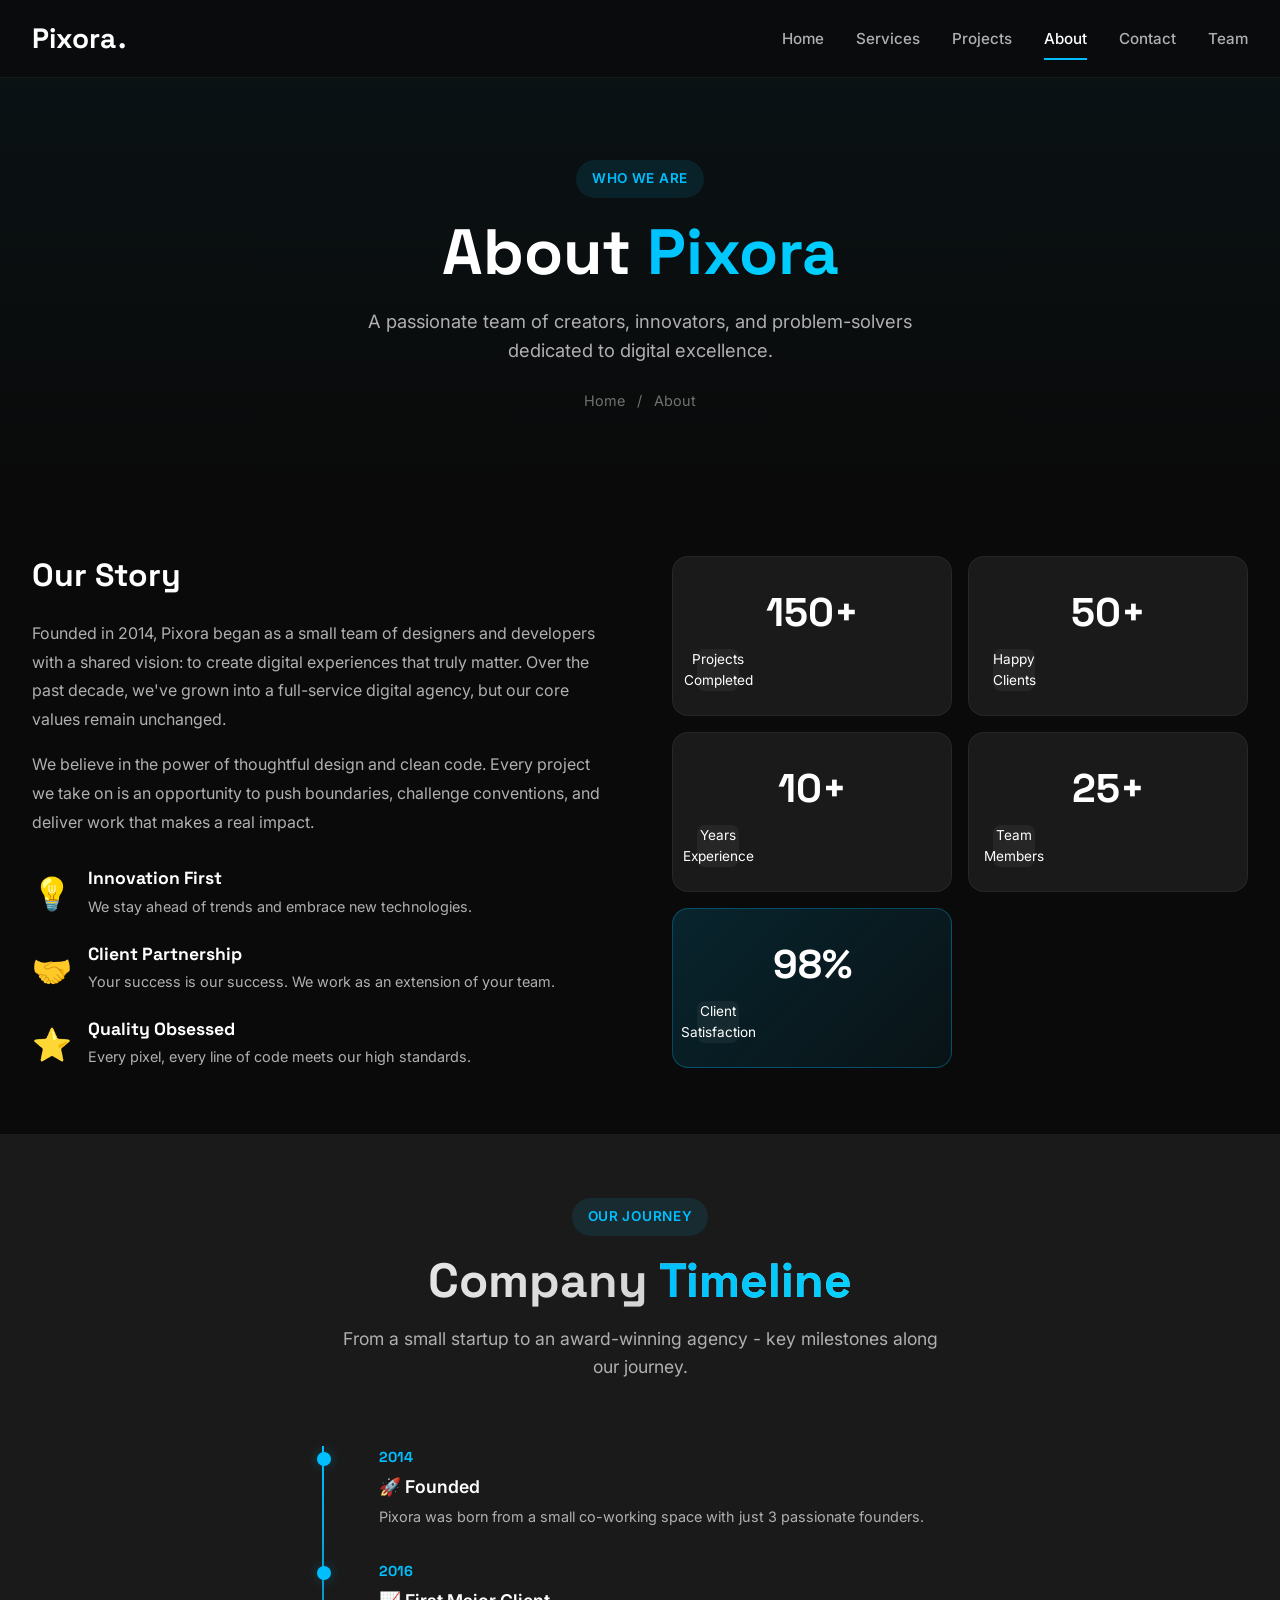
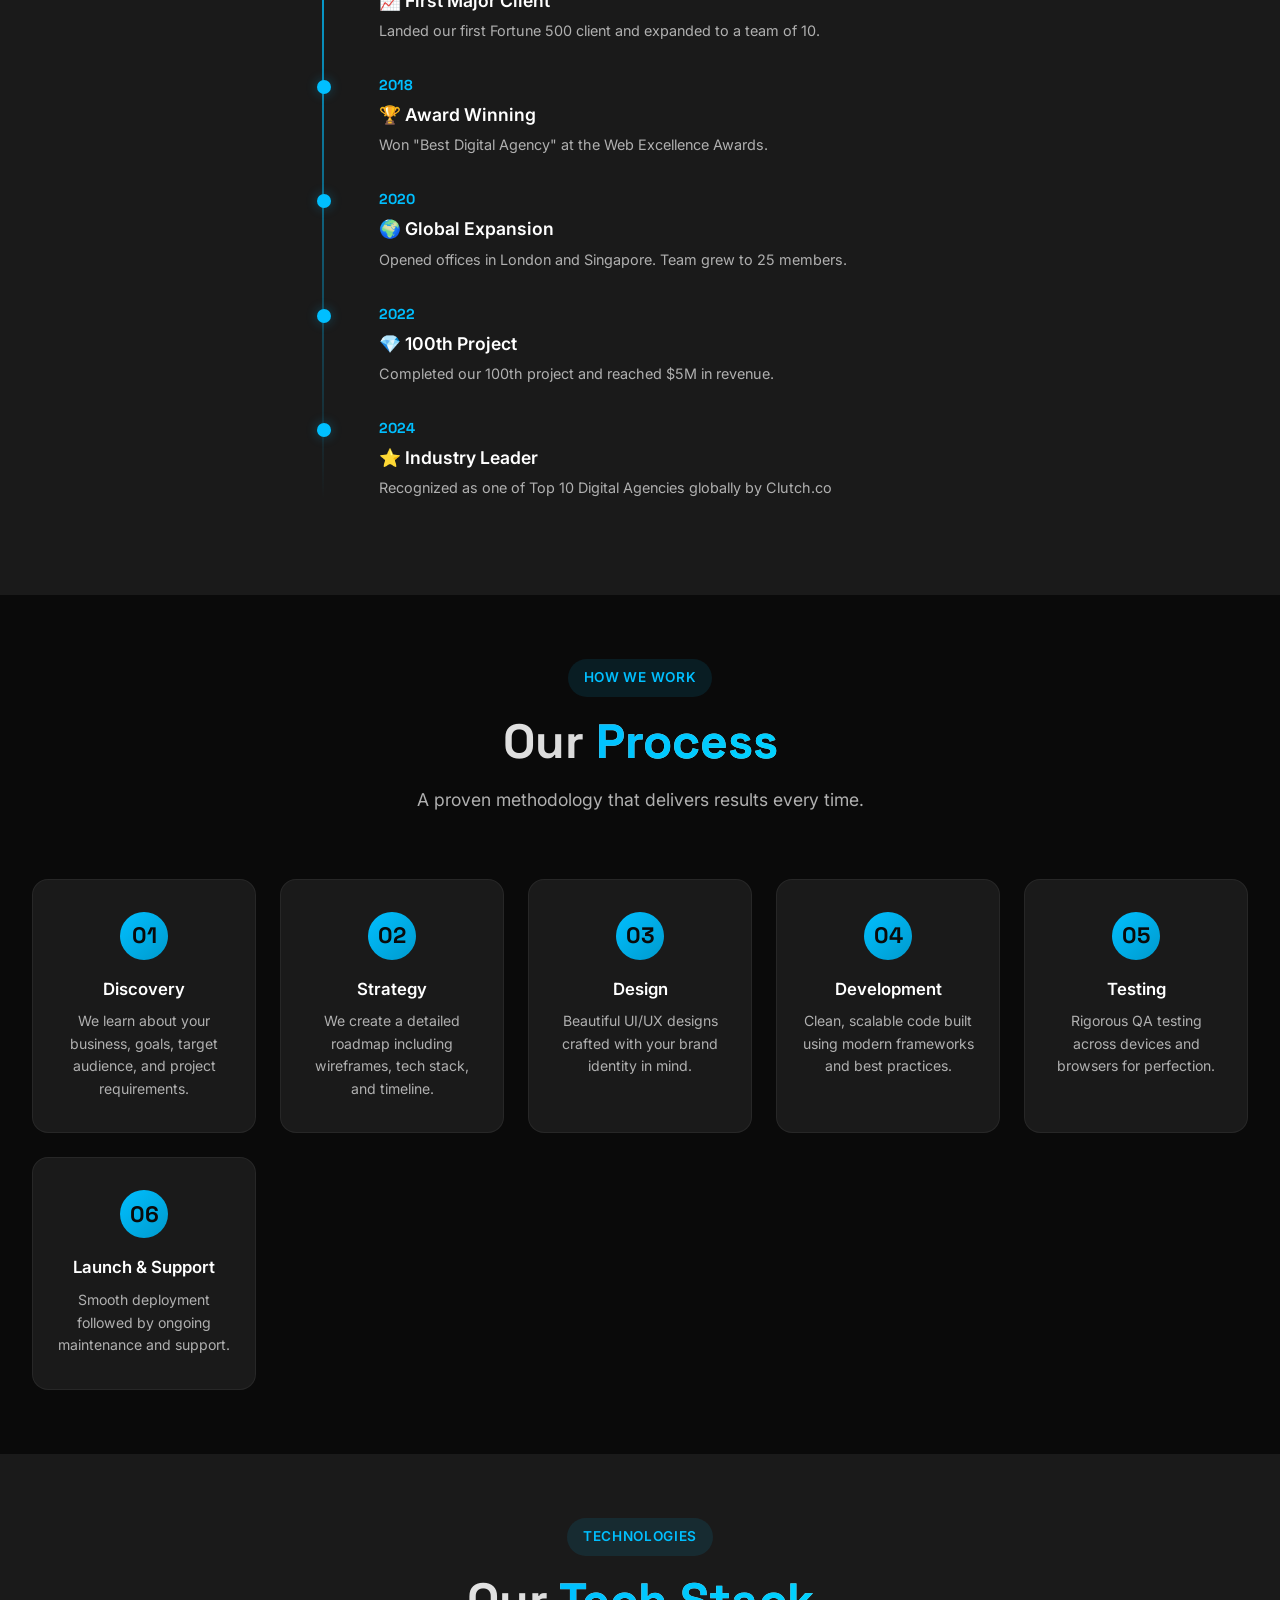
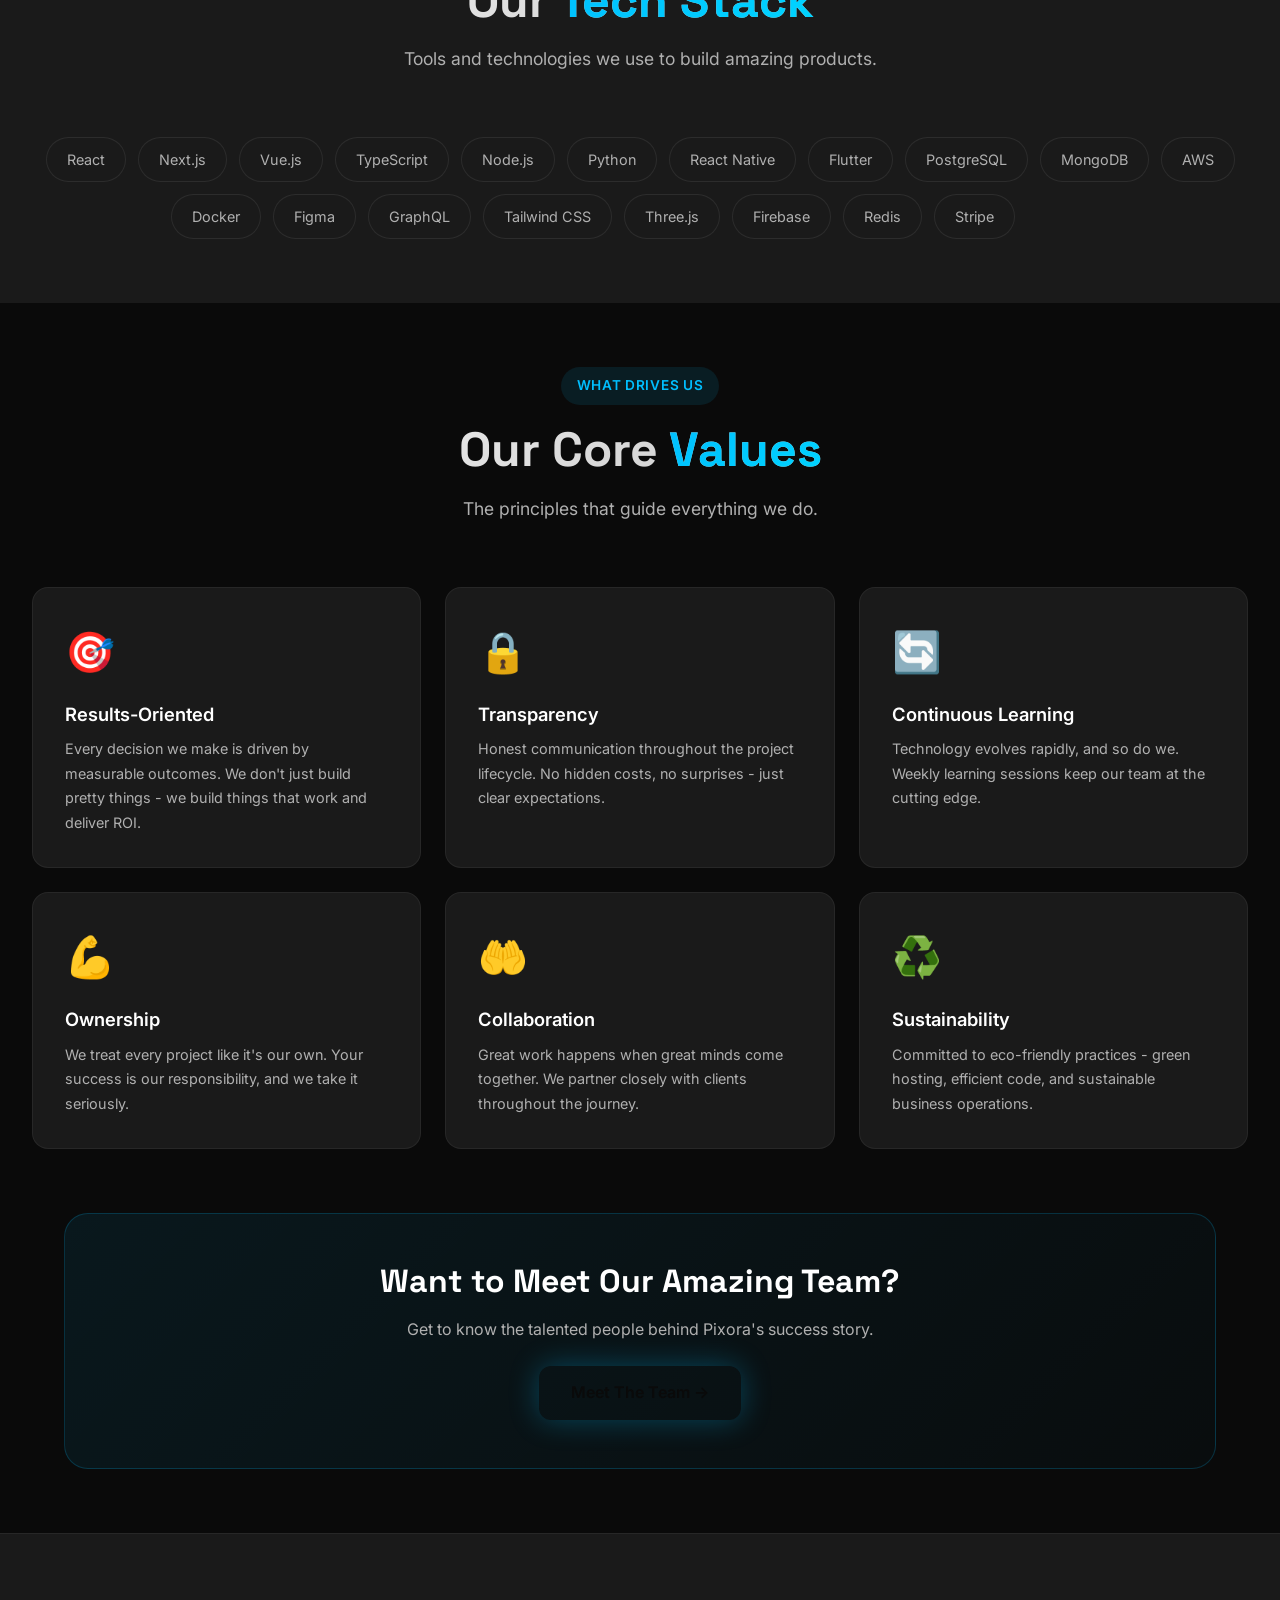
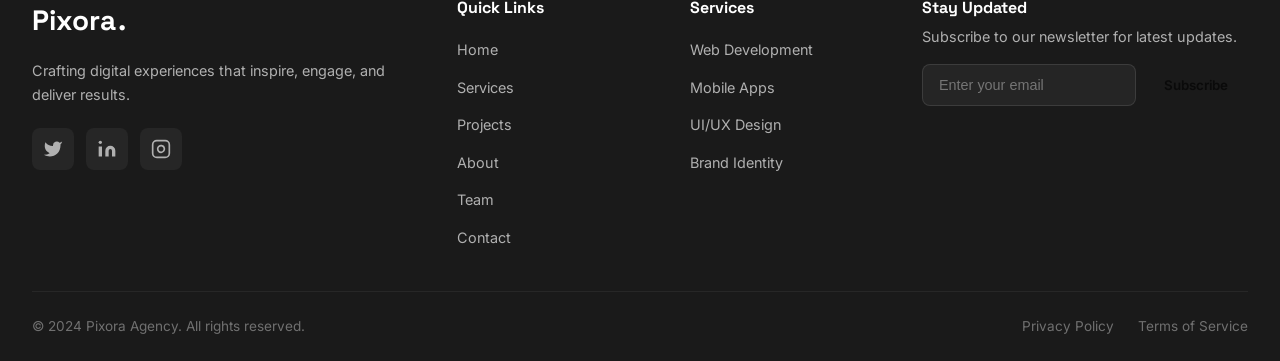
==== commit 13dbc123: "Update about.html" ====
--- a/about.html
+++ b/about.html
@@ -3,7 +3,7 @@
 <head>
     <meta charset="UTF-8">
     <meta name="viewport" content="width=device-width, initial-scale=1.0">
-    <title>Pixora - Our Team</title>
+    <title>Pixora - About Us</title>
     <link href="https://fonts.googleapis.com/css2?family=Inter:wght@300;400;500;600;700;800&family=Space+Grotesk:wght@400;500;600;700&display=swap" rel="stylesheet">
     
     <style>
@@ -46,77 +46,56 @@
         .bc{display:flex;align-items:center;justify-content:center;gap:.75rem;font-size:.9rem;color:var(--m)}
         .bc a{color:var(.ac)}.bc a:hover{text-decoration:underline}
 
-        /* SECTIONS BASE */
-        .sec{padding:4rem 0}
-        .sec-alt{background:var(--bg2)}
-
-        /* ========== TEAM GRID ========== */
-        .team-grid{display:grid;grid-template-columns:repeat(auto-fit,minmax(280px,1fr));gap:1.5rem}
-        .tc{display:block;background:var(--bg2);border:1px solid rgba(255,255,255,.06);border-radius:var(--rl);padding:2rem;text-align:center;transition:all .3s;position:relative;overflow:hidden}
-        .tc::before{content:'';position:absolute;inset:0;background:linear-gradient(135deg,rgba(0,191,255,.05),transparent);opacity:0;transition:opacity .3s}
-        .tc:hover{transform:translateY(-8px);border-color:rgba(0,191,255,.3);box-shadow:0 8px 32px rgba(0,0,0,.5),0 0 30px var(--gl)}
-        .tc:hover::before{opacity:1}
-        .ma{position:relative;width:100px;height:100px;margin:0 auto 1rem}
-        .ap{width:100%;height:100%;background:linear-gradient(135deg,var(--ac),var(--ach));border-radius:50%;display:flex;align-items:center;justify-content:center;font-family:var(--d);font-size:2rem;font-weight:700;color:var(--bg);transition:transform .3s}
-        .tc:hover .ap{transform:scale(1.1)}
-        .ms{position:absolute;bottom:-10px;left:50%;transform:translateX(-50%);display:flex;gap:.5rem;opacity:0;transition:all .3s}
-        .tc:hover .ms{bottom:0;opacity:1}
-        .ms span{padding:6px 12px;background:var(--bg);border-radius:var(--rs);font-size:.75rem;color:var(.ac)}
-        .mi{position:relative;z-index:1}.mn{font-size:1.2rem;margin-bottom:4px}.mr{font-size:.9rem;color:var(.ac);font-weight:500}
-
-        /* ========== AWARDS ========== */
-        .award-list{max-width:700px;margin:0 auto}
-        .award-item{display:flex;align-items:center;gap:1rem;padding:1.25rem;background:var(--bg2);border:1px solid rgba(255,255,255,.06);border-radius:var(--rm);margin-bottom:1rem;transition:all .3s}
-        .award-item:hover{border-color:rgba(0,191,255,.2);transform:translateX(8px)}
-        .award-icon{font-size:2rem;flex-shrink:0}
-        .award-info h4{font-size:1rem;margin-bottom:.15rem}
-        .award-info p{font-size:.85rem;color:var(--g)}
-
-        /* ========== CLIENTS ========== */
-        .clients-row{display:flex;flex-wrap:wrap;justify-content:center;align-items:center;gap:2rem;opacity:.65}
-        .client-logo{padding:1.25rem 2.5rem;background:var(--bg);border:1px solid rgba(255,255,255,.08);border-radius:var(--rm);font-family:var(--d);font-size:1.15rem;font-weight:700;color:var(--g);transition:all .3s}
-        .client-logo:hover{opacity:1;color:var(.ac);border-color:var(.ac);transform:scale(1.05)}
-
-        /* ========== OFFICES ========== */
-        .loc-grid{display:grid;grid-template-columns:repeat(auto-fit,minmax(280px,1fr));gap:1.5rem}
-        .loc-card{padding:2rem;background:var(--bg2);border:1px solid rgba(255,255,255,.06);border-radius:var(--rl);text-align:center;transition:all .3s}
-        .loc-card:hover{border-color:var(.ac);transform:scale(1.02)}
-        .loc-flag{font-size:2.5rem;margin-bottom:1rem}
-        .loc-name{font-size:1.15rem;font-weight:600;margin-bottom:.25rem}
-        .loc-address{font-size:.88rem;color:var(--g);margin-bottom:.75rem;line-height:1.6}
-        .loc-link{color:var(.ac);font-size:.88rem;font-weight:500;display:inline-block;transition:gap .2s}
-        .loc-link:hover{gap:8px}
-
-        /* ========== CAREERS ========== */
-        .job-tag{display:inline-block;padding:4px 12px;background:rgba(0,191,255,.1);color:var(.ac);font-size:.75rem;font-weight:700;border-radius:20px;margin-bottom:1.5rem}
-        .job-list{max-width:750px;margin:0 auto}
-        .job-item{padding:1.5rem;background:var(--bg);border:1px solid rgba(255,255,255,.06);border-radius:var(--rm);margin-bottom:1rem;display:flex;justify-content:space-between;align-items:center;flex-wrap:wrap;gap:1rem;transition:all .3s}
-        .job-item:hover{border-color:rgba(0,191,255,.25)}
-        .job-info h4{font-size:1.05rem;margin-bottom:.25rem}
-        .job-info p{font-size:.85rem;color:var(--g)}
-        .job-btn{padding:8px 18px;background:var(.ac);color:var(--bg);border-radius:20px;font-size:.85rem;font-weight:600;transition:all .3s}
-        .job-btn:hover{background:var(.ach);transform:translateX(5px)}
-
-        /* ========== PRESS ========== */
-        .press-list{max-width:750px;margin:0 auto}
-        .press-quote{padding:2rem;background:var(--bg2);border:1px solid rgba(255,255,255,.06);border-radius:var(--rl);margin-bottom:1rem;position:relative}
-        .press-quote::before{content:'"';position:absolute;top:.5rem;left:1rem;font-size:4rem;color:var(.ac);opacity:.15;font-family:serif;line-height:1}
-        .press-text{font-style:italic;color:var(--g);margin-bottom:1rem;padding-left:2rem;line-height:1.7}
-        .press-source{display:flex;align-items:center;gap:.75rem;font-size:.9rem;padding-left:2rem}
-        .press-source strong{color:var(--w)}
-
-        /* ========== CERTIFICATIONS ========== */
-        .cert-grid{display:grid;grid-template-columns:repeat(auto-fit,minmax(200px,1fr));gap:1.25rem}
-        .cert-card{padding:1.75rem;background:var(--bg2);border:1px solid rgba(255,255,255,.06);border-radius:var(--rm);text-align:center;transition:all .3s}
-        .cert-card:hover{border-color:var(.ac);transform:translateY(-4px)}
-        .cert-icon{font-size:2.5rem;margin-bottom:.75rem}
-        .cert-name{font-size:.95rem;font-weight:600;margin-bottom:.25rem}
-        .cert-from{font-size:.8rem;color:var(--g)}
+        /* ABOUT CONTENT */
+        .acs{padding:4rem 0}
+        .ag{display:grid;grid-template-columns:1fr 1fr;gap:4rem;align-items:start}
+        .at h2{font-size:2rem;margin-bottom:1.5rem}.at p{color:var(--g);line-height:1.8;margin-bottom:1rem}
+        .avs{margin-top:2rem;display:flex;flex-direction:column;gap:1.5rem}
+        .vi{display:flex;gap:1rem;align-items:flex-start}
+        .vi-i{font-size:2rem}.vi h4{font-size:1.1rem;margin-bottom:.25rem}.vi p{color:var(--g);font-size:.9rem;margin:0}
+
+        .asp{display:grid;grid-template-columns:1fr 1fr;gap:1rem}
+        .sb{background:var(--bg2);border:1px solid rgba(255,255,255,.06);border-radius:var(--rl);padding:1.5rem;text-align:center}
+        .sb.hi{background:linear-gradient(135deg,rgba(0,191,255,.15),rgba(0,191,255,.05));border-color:rgba(0,191,255,.3)}
+        .bn{display:block;font-family:var(--d);font-size:2.5rem;font-weight:800;color:var(.ac);margin-bottom:.25rem}
+        .sb .sl{font-size:.85rem}
+
+        /* TIMELINE */
+        .opt-section{padding:4rem 0}
+        .opt-section.alt-bg{background:var(--bg2)}
+        .timeline{position:relative;padding-left:2.5rem;max-width:650px;margin:0 auto}
+        .timeline::before{content:'';position:absolute;left:7px;top:0;bottom:0;width:2px;background:linear-gradient(to bottom,var(--ac),transparent)}
+        .tl-item{position:relative;margin-bottom:2rem;padding-left:1.5rem}
+        .tl-item::before{content:'';position:absolute;left:-2.35rem;top:6px;width:14px;height:14px;background:var(--ac);border-radius:50%;box-shadow:0 0 12px var(--gl)}
+        .tl-year{font-family:var(--d);font-size:.9rem;color:var(--ac);font-weight:700;margin-bottom:.25rem}
+        .tl-title{font-size:1.1rem;font-weight:600;margin-bottom:.25rem}
+        .tl-desc{font-size:.9rem;color:var(--g)}
+
+        /* PROCESS */
+        .process-grid{display:grid;grid-template-columns:repeat(auto-fit,minmax(220px,1fr));gap:1.5rem}
+        .step-card{text-align:center;padding:2rem 1.5rem;background:var(--bg2);border:1px solid rgba(255,255,255,.06);border-radius:var(--rl);transition:all .3s}
+        .step-card:hover{border-color:var(.ac);transform:translateY(-5px)}
+        .step-num{width:48px;height:48px;margin:0 auto 1rem;display:flex;align-items:center;justify-content:center;background:linear-gradient(135deg,var(--ac),var(--ach));color:var(--bg);font-family:var(--d);font-size:1.4rem;font-weight:800;border-radius:50%}
+        .step-title{font-size:1.05rem;font-weight:600;margin-bottom:.5rem}
+        .step-desc{font-size:.88rem;color:var(--g)}
+
+        /* TECH STACK */
+        .tech-container{display:flex;flex-wrap:wrap;gap:.75rem;justify-content:center}
+        .tech-pill{padding:10px 20px;background:var(--bg2);border:1px solid rgba(255,255,255,.08);border-radius:30px;font-size:.9rem;color:var(--g);transition:all .3s;cursor:default}
+        .tech-pill:hover{border-color:var(.ac);color:var(.ac);background:rgba(0,191,255,.06);transform:translateY(-2px)}
+
+        /* VALUES */
+        .values-grid{display:grid;grid-template-columns:repeat(auto-fit,minmax(300px,1fr));gap:1.5rem}
+        .value-card{padding:2rem;background:var(--bg2);border:1px solid rgba(255,255,255,.06);border-radius:var(--rl);border-left:3px solid var(.ac);transition:all .3s}
+        .value-card:hover{border-left-width:6px;transform:translateX(5px);box-shadow:0 4px 20px rgba(0,0,0,.3)}
+        .value-icon{font-size:2.5rem;margin-bottom:1rem}
+        .value-title{font-size:1.15rem;font-weight:600;margin-bottom:.5rem}
+        .value-desc{font-size:.9rem;color:var(--g);line-height:1.7}
 
         /* CTA */
         .cta-box{text-align:center;padding:3rem;background:linear-gradient(135deg,rgba(0,191,255,.08),rgba(0,191,255,.02));border:1px solid rgba(0,191,255,.2);border-radius:var(--rx)}
         .cta-box h2{font-size:2rem;margin-bottom:1rem}
-        .cta-box p{color:var(--g);margin-bottom:1.5rem;max-width:550px;margin-left:auto;margin-right:auto}
+        .cta-box p{color:var(--g);margin-bottom:1.5rem;max-width:500px;margin-left:auto;margin-right:auto}
         .btn-p{display:inline-flex;align-items:center;justify-content:center;gap:.5rem;padding:14px 32px;font-size:1rem;font-weight:600;border-radius:12px;background:linear-gradient(135deg,var(.ac),var(.ach));color:var(--bg);box-shadow:0 0 30px var(--gl);transition:all .3s}
         .btn-p:hover{transform:translateY(-2px)}
 
@@ -140,12 +119,12 @@
         .btt{position:fixed;bottom:30px;right:30px;width:48px;height:48px;background:var(.ac);color:var(--bg);border-radius:50%;display:flex;align-items:center;justify-content:center;box-shadow:0 0 30px var(--gl);opacity:0;visibility:hidden;transform:translateY(20px);transition:all .3s;z-index:999}
         .btt.v{opacity:1;visibility:visible;transform:translateY(0)}.btt:hover{transform:translateY(-4px)}.btt svg{width:24px;height:24px}
 
-        @media(max-width:1024px){.fg{grid-template-columns:1fr 1fr}}
+        @media(max-width:1024px){.fg{grid-template-columns:1fr 1fr}.ag{grid-template-columns:1fr;gap:2.5rem}}
         @media(max-width:768px){
             .mmb{display:block}.nls{position:fixed;top:0;right:-100%;width:80%;max-width:360px;height:100vh;background:var(--bg2);flex-direction:column;justify-content:center;align-items:center;gap:2rem;padding:2rem;transition:right .3s;box-shadow:0 8px 32px rgba(0,0,0,.5)}
-            .nls.act{right:0}.nl{font-size:1.25rem}.team-grid{grid-template-columns:1fr 1fr}.loc-grid{grid-template-columns:1fr}.cert-grid{grid-template-columns:1fr 1fr}.fg{grid-template-columns:1fr;text-align:center}.ss{justify-content:center}.fbt{flex-direction:column;gap:1rem;text-align:center}.job-item{flex-direction:column;align-items:flex-start}
+            .nls.act{right:0}.nl{font-size:1.25rem}.asp{grid-template-columns:1fr 1fr}.fg{grid-template-columns:1fr;text-align:center}.ss{justify-content:center}.fbt{flex-direction:column;gap:1rem;text-align:center}
         }
-        @media(max-width:480px){html{font-size:14px}.cnt{padding:0 1rem}.nf{flex-direction:column}.btt{bottom:20px;right:20px;width:42px;height:42px}.team-grid{grid-template-columns:1fr}.clients-row{gap:1rem}.client-logo{padding:1rem 1.5rem;font-size:1rem}}
+        @media(max-width:480px){html{font-size:14px}.cnt{padding:0 1rem}.nf{flex-direction:column}.btt{bottom:20px;right:20px;width:42px;height:42px}}
     </style>
 </head>
 <body>
@@ -158,9 +137,9 @@
                 <li><a href="index.html" class="nl">Home</a></li>
                 <li><a href="services.html" class="nl">Services</a></li>
                 <li><a href="projects.html" class="nl">Projects</a></li>
-                <li><a href="about.html" class="nl">About</a></li>
+                <li><a href="about.html" class="nl act">About</a></li>
                 <li><a href="contact.html" class="nl">Contact</a></li>
-                <li><a href="team.html" class="nl act">Team</a></li>
+                <li><a href="team.html" class="nl">Team</a></li>
             </ul>
             <button class="mmb" id="mmb"><span class="hb"></span></button>
         </div>
@@ -169,298 +148,211 @@
     <!-- PAGE HEADER -->
     <section class="ph">
         <div class="cnt">
-            <span class="tg">Our People</span>
-            <h1 class="pt">Meet The <span class="hl">Team</span></h1>
-            <p class="ps">Talented professionals passionate about delivering excellence in every project.</p>
-            <div class="bc"><a href="index.html">Home</a><span>/</span><span>Team</span></div>
-        </div>
-    </section>
-
-    <!-- ========== SECTION 1: TEAM MEMBERS ========== -->
-    <section class="sec">
+            <span class="tg">Who We Are</span>
+            <h1 class="pt">About <span class="hl">Pixora</span></h1>
+            <p class="ps">A passionate team of creators, innovators, and problem-solvers dedicated to digital excellence.</p>
+            <div class="bc"><a href="index.html">Home</a><span>/</span><span>About</span></div>
+        </div>
+    </section>
+
+    <!-- OUR STORY + STATS -->
+    <section class="acs">
+        <div class="cnt">
+            <div class="ag">
+                <div class="at">
+                    <h2>Our Story</h2>
+                    <p>Founded in 2014, Pixora began as a small team of designers and developers with a shared vision: to create digital experiences that truly matter. Over the past decade, we've grown into a full-service digital agency, but our core values remain unchanged.</p>
+                    <p>We believe in the power of thoughtful design and clean code. Every project we take on is an opportunity to push boundaries, challenge conventions, and deliver work that makes a real impact.</p>
+                    
+                    <!-- Core Values -->
+                    <div class="avs">
+                        <div class="vi"><div class="vi-i">💡</div><div><h4>Innovation First</h4><p>We stay ahead of trends and embrace new technologies.</p></div></div>
+                        <div class="vi"><div class="vi-i">🤝</div><div><h4>Client Partnership</h4><p>Your success is our success. We work as an extension of your team.</p></div></div>
+                        <div class="vi"><div class="vi-i">⭐</div><div><h4>Quality Obsessed</h4><p>Every pixel, every line of code meets our high standards.</p></div></div>
+                    </div>
+                </div>
+                
+                <!-- Stats -->
+                <div class="asp">
+                    <div class="sb"><span class="bn">150+</span><span class="sl">Projects Completed</span></div>
+                    <div class="sb"><span class="bn">50+</span><span class="sl">Happy Clients</span></div>
+                    <div class="sb"><span class="bn">10+</span><span class="sl">Years Experience</span></div>
+                    <div class="sb"><span class="bn">25+</span><span class="sl">Team Members</span></div>
+                    <div class="sb hi"><span class="bn">98%</span><span class="sl">Client Satisfaction</span></div>
+                </div>
+            </div>
+        </div>
+    </section>
+
+    <!-- COMPANY TIMELINE -->
+    <section class="opt-section alt-bg">
         <div class="cnt">
             <div class="shdr">
-                <span class="tg">Core Team</span>
-                <h2 class="st">Our <span class="hl">People</span></h2>
-                <p class="sd">The brilliant minds behind Pixora's success.</p>
-            </div>
-            <div class="team-grid">
-                <a href="member-details.html?member=maleesha" class="tc">
-                    <div class="ma"><div class="ap">M</div><div class="ms"><span>LinkedIn</span><span>Twitter</span></div></div>
-                    <div class="mi"><h3 class="mn">Maleesha</h3><span class="mr">Frontend Developer</span></div>
-                </a>
-                <a href="member-details.html?member=jason" class="tc">
-                    <div class="ma"><div class="ap">J</div><div class="ms"><span>LinkedIn</span><span>Twitter</span></div></div>
-                    <div class="mi"><h3 class="mn">Jason Chen</h3><span class="mr">UI/UX Designer</span></div>
-                </a>
-                <a href="member-details.html?member=sarah" class="tc">
-                    <div class="ma"><div class="ap">S</div><div class="ms"><span>LinkedIn</span><span>Twitter</span></div></div>
-                    <div class="mi"><h3 class="mn">Sarah Williams</h3><span class="mr">Backend Developer</span></div>
-                </a>
-                <a href="member-details.html?member=alex" class="tc">
-                    <div class="ma"><div class="ap">A</div><div class="ms"><span>LinkedIn</span><span>Twitter</span></div></div>
-                    <div class="mi"><h3 class="mn">Alex Rivera</h3><span class="mr">Project Manager</span></div>
-                </a>
-                <a href="member-details.html?member=emma" class="tc">
-                    <div class="ma"><div class="ap">E</div><div class="ms"><span>LinkedIn</span><span>Twitter</span></div></div>
-                    <div class="mi"><h3 class="mn">Emma Thompson</h3><span class="mr">Digital Marketer</span></div>
-                </a>
-                <a href="member-details.html?member=david" class="tc">
-                    <div class="ma"><div class="ap">D</div><div class="ms"><span>LinkedIn</span><span>Twitter</span></div></div>
-                    <div class="mi"><h3 class="mn">David Kim</h3><span class="mr">Creative Director</span></div>
-                </a>
-            </div>
-        </div>
-    </section>
-
-    <!-- ========== SECTION 2: AWARDS & ACHIEVEMENTS ========== -->
-    <section class="sec sec-alt">
+                <span class="tg">Our Journey</span>
+                <h2 class="st">Company <span class="hl">Timeline</span></h2>
+                <p class="sd">From a small startup to an award-winning agency - key milestones along our journey.</p>
+            </div>
+            <div class="timeline">
+                <div class="tl-item">
+                    <div class="tl-year">2014</div>
+                    <div class="tl-title">🚀 Founded</div>
+                    <div class="tl-desc">Pixora was born from a small co-working space with just 3 passionate founders.</div>
+                </div>
+                <div class="tl-item">
+                    <div class="tl-year">2016</div>
+                    <div class="tl-title">📈 First Major Client</div>
+                    <div class="tl-desc">Landed our first Fortune 500 client and expanded to a team of 10.</div>
+                </div>
+                <div class="tl-item">
+                    <div class="tl-year">2018</div>
+                    <div class="tl-title">🏆 Award Winning</div>
+                    <div class="tl-desc">Won "Best Digital Agency" at the Web Excellence Awards.</div>
+                </div>
+                <div class="tl-item">
+                    <div class="tl-year">2020</div>
+                    <div class="tl-title">🌍 Global Expansion</div>
+                    <div class="tl-desc">Opened offices in London and Singapore. Team grew to 25 members.</div>
+                </div>
+                <div class="tl-item">
+                    <div class="tl-year">2022</div>
+                    <div class="tl-title">💎 100th Project</div>
+                    <div class="tl-desc">Completed our 100th project and reached $5M in revenue.</div>
+                </div>
+                <div class="tl-item">
+                    <div class="tl-year">2024</div>
+                    <div class="tl-title">⭐ Industry Leader</div>
+                    <div class="tl-desc">Recognized as one of Top 10 Digital Agencies globally by Clutch.co</div>
+                </div>
+            </div>
+        </div>
+    </section>
+
+    <!-- OUR PROCESS -->
+    <section class="opt-section">
         <div class="cnt">
             <div class="shdr">
-                <span class="tg">Recognition</span>
-                <h2 class="st">Awards & <span class="hl">Achievements</span></h2>
-                <p class="sd">Industry recognition that validates our commitment to excellence.</p>
-            </div>
-            <div class="award-list">
-                <div class="award-item">
-                    <div class="award-icon">🏆</div>
-                    <div class="award-info"><h4>Awwwards Site of the Day</h4><p>Won 5 times for outstanding web design - 2023</p></div>
-                </div>
-                <div class="award-item">
-                    <div class="award-icon">🥇</div>
-                    <div class="award-info"><h4>Clutch Top Digital Agency</h4><p>Ranked #1 Web Design Agency in North America - 2024</p></div>
-                </div>
-                <div class="award-item">
-                    <div class="award-icon">⭐</div>
-                    <div class="award-info"><h4>Google Partner Premium</h4><p>Certified Google Premium Partner since 2019</p></div>
-                </div>
-                <div class="award-item">
-                    <div class="award-icon">🎖️</div>
-                    <div class="award-info"><h4>Forbes Featured Agency</h4><p>Featured in Forbes "Top Agencies to Watch" - 2022</p></div>
-                </div>
-                <div class="award-item">
-                    <div class="award-icon">🌟</div>
-                    <div class="award-info"><h4>5-Star Clutch Rating</h4><p>Maintained perfect 5.0 rating with 80+ reviews</p></div>
-                </div>
-                <div class="award-item">
-                    <div class="award-icon">🎨</div>
-                    <div class="award-info"><h4>CSS Design Awards</h4><p>Winner of Best UI/UX Design Category - 2023</p></div>
-                </div>
-            </div>
-        </div>
-    </section>
-
-    <!-- ========== SECTION 3: OUR CLIENTS / PARTNERS ========== -->
-    <section class="sec">
+                <span class="tg">How We Work</span>
+                <h2 class="st">Our <span class="hl">Process</span></h2>
+                <p class="sd">A proven methodology that delivers results every time.</p>
+            </div>
+            <div class="process-grid">
+                <div class="step-card">
+                    <div class="step-num">01</div>
+                    <div class="step-title">Discovery</div>
+                    <div class="step-desc">We learn about your business, goals, target audience, and project requirements.</div>
+                </div>
+                <div class="step-card">
+                    <div class="step-num">02</div>
+                    <div class="step-title">Strategy</div>
+                    <div class="step-desc">We create a detailed roadmap including wireframes, tech stack, and timeline.</div>
+                </div>
+                <div class="step-card">
+                    <div class="step-num">03</div>
+                    <div class="step-title">Design</div>
+                    <div class="step-desc">Beautiful UI/UX designs crafted with your brand identity in mind.</div>
+                </div>
+                <div class="step-card">
+                    <div class="step-num">04</div>
+                    <div class="step-title">Development</div>
+                    <div class="step-desc">Clean, scalable code built using modern frameworks and best practices.</div>
+                </div>
+                <div class="step-card">
+                    <div class="step-num">05</div>
+                    <div class="step-title">Testing</div>
+                    <div class="step-desc">Rigorous QA testing across devices and browsers for perfection.</div>
+                </div>
+                <div class="step-card">
+                    <div class="step-num">06</div>
+                    <div class="step-title">Launch & Support</div>
+                    <div class="step-desc">Smooth deployment followed by ongoing maintenance and support.</div>
+                </div>
+            </div>
+        </div>
+    </section>
+
+    <!-- TECH STACK -->
+    <section class="opt-section alt-bg">
         <div class="cnt">
             <div class="shdr">
-                <span class="tg">Trusted By</span>
-                <h2 class="st">Our <span class="hl">Clients</span></h2>
-                <p class="sd">Brands that trust us with their digital presence.</p>
-            </div>
-            <div class="clients-row">
-                <div class="client-logo">Google</div>
-                <div class="client-logo">Microsoft</div>
-                <div class="client-logo">Spotify</div>
-                <div class="client-logo">Airbnb</div>
-                <div class="client-logo">Slack</div>
-                <div class="client-logo">Stripe</div>
-                <div class="client-logo">Shopify</div>
-                <div class="client-logo">Notion</div>
-                <div class="client-logo">Figma</div>
-                <div class="client-logo">Vercel</div>
-            </div>
-        </div>
-    </section>
-
-    <!-- ========== SECTION 4: GLOBAL OFFICES ========== -->
-    <section class="sec sec-alt">
+                <span class="tg">Technologies</span>
+                <h2 class="st">Our <span class="hl">Tech Stack</span></h2>
+                <p class="sd">Tools and technologies we use to build amazing products.</p>
+            </div>
+            <div class="tech-container">
+                <span class="tech-pill">React</span>
+                <span class="tech-pill">Next.js</span>
+                <span class="tech-pill">Vue.js</span>
+                <span class="tech-pill">TypeScript</span>
+                <span class="tech-pill">Node.js</span>
+                <span class="tech-pill">Python</span>
+                <span class="tech-pill">React Native</span>
+                <span class="tech-pill">Flutter</span>
+                <span class="tech-pill">PostgreSQL</span>
+                <span class="tech-pill">MongoDB</span>
+                <span class="tech-pill">AWS</span>
+                <span class="tech-pill">Docker</span>
+                <span class="tech-pill">Figma</span>
+                <span class="tech-pill">GraphQL</span>
+                <span class="tech-pill">Tailwind CSS</span>
+                <span class="tech-pill">Three.js</span>
+                <span class="tech-pill">Firebase</span>
+                <span class="tech-pill">Redis</span>
+                <span class="tech-pill">Stripe</span>
+                <span class="tech-pill">Vercel</span>
+            </div>
+        </div>
+    </section>
+
+    <!-- CORE VALUES EXPANDED -->
+    <section class="opt-section">
         <div class="cnt">
             <div class="shdr">
-                <span class="tg">Find Us</span>
-                <h2 class="st">Global <span class="hl">Offices</span></h2>
-                <p class="sd">Visit us at any of our worldwide locations.</p>
-            </div>
-            <div class="loc-grid">
-                <div class="loc-card">
-                    <div class="loc-flag">🇺🇸</div>
-                    <div class="loc-name">Headquarters - New York</div>
-                    <div class="loc-address">123 Digital Avenue<br>Tech City, NY 10001<br>United States</div>
-                    <a href="#" class="loc-link">Get Directions →</a>
-                </div>
-                <div class="loc-card">
-                    <div class="loc-flag">🇬🇧</div>
-                    <div class="loc-name">London Office</div>
-                    <div class="loc-address">45 Innovation Street<br>London, EC2A 4NE<br>United Kingdom</div>
-                    <a href="#" class="loc-link">Get Directions →</a>
-                </div>
-                <div class="loc-card">
-                    <div class="loc-flag">🇸🇬</div>
-                    <div class="loc-name">Singapore Hub</div>
-                    <div class="loc-address">88 Tech Park Road<br>Singapore 123456<br>Singapore</div>
-                    <a href="#" class="loc-link">Get Directions →</a>
-                </div>
-                <div class="loc-card">
-                    <div class="loc-flag">🇩🇪</div>
-                    <div class="loc-name">Berlin Studio</div>
-                    <div class="loc-address">22 Kreuzberg Way<br>Berlin, 10997<br>Germany</div>
-                    <a href="#" class="loc-link">Get Directions →</a>
-                </div>
-            </div>
-        </div>
-    </section>
-
-    <!-- ========== SECTION 5: JOIN OUR TEAM / CAREERS ========== -->
-    <section class="sec">
-        <div class="cnt">
-            <div class="shdr">
-                <span class="job-tag">We're Hiring!</span>
-                <h2 class="st">Join Our <span class="hl">Team</span></h2>
-                <p class="sd">Open positions for talented individuals who want to make an impact.</p>
-            </div>
-            <div class="job-list">
-                <div class="job-item">
-                    <div class="job-info">
-                        <h4>Senior React Developer</h4>
-                        <p>Full-time · Remote · $120K-$160K</p>
-                    </div>
-                    <a href="#" class="job-btn">Apply →</a>
-                </div>
-                <div class="job-item">
-                    <div class="job-info">
-                        <h4>UI/UX Designer</h4>
-                        <p>Full-time · New York · $90K-$130K</p>
-                    </div>
-                    <a href="#" class="job-btn">Apply →</a>
-                </div>
-                <div class="job-item">
-                    <div class="job-info">
-                        <h4>Project Manager</h4>
-                        <p>Full-time · Hybrid · $85K-$110K</p>
-                    </div>
-                    <a href="#" class="job-btn">Apply →</a>
-                </div>
-                <div class="job-item">
-                    <div class="job-info">
-                        <h4>Marketing Specialist</h4>
-                        <p>Part-time · Remote · $40K-$55K</p>
-                    </div>
-                    <a href="#" class="job-btn">Apply →</a>
-                </div>
-                <div class="job-item">
-                    <div class="job-info">
-                        <h4>DevOps Engineer</h4>
-                        <p>Contract · Remote · $80/hr-$110/hr</p>
-                    </div>
-                    <a href="#" class="job-btn">Apply →</a>
-                </div>
-                <div class="job-item">
-                    <div class="job-info">
-                        <h4>Data Analyst</h4>
-                        <p>Full-time · London · £50K-£70K</p>
-                    </div>
-                    <a href="#" class="job-btn">Apply →</a>
-                </div>
-            </div>
-            <div style="text-align:center;margin-top:2rem;">
-                <a href="#" class="btn-p">View All Openings →</a>
-            </div>
-        </div>
-    </section>
-
-    <!-- ========== SECTION 6: PRESS & MEDIA ========== -->
-    <section class="sec sec-alt">
-        <div class="cnt">
-            <div class="shdr">
-                <span class="tg">In The News</span>
-                <h2 class="st">Press & <span class="hl">Media</span></h2>
-                <p class="sd">What industry leaders are saying about us.</p>
-            </div>
-            <div class="press-list">
-                <div class="press-quote">
-                    <div class="press-text">"Pixora represents the future of digital agencies. Their innovative approach to design and development sets them apart in a crowded market."</div>
-                    <div class="press-source"><strong>TechCrunch</strong> · Feature Article, March 2024</div>
-                </div>
-                <div class="press-quote">
-                    <div class="press-text">"When it comes to delivering exceptional user experiences, Pixora is unmatched. They've been our go-to partner for three years running."</div>
-                    <div class="press-source"><strong>Wired Magazine</strong> · Interview, January 2024</div>
-                </div>
-                <div class="press-quote">
-                    <div class="press-text">"The team at Pixora doesn't just build websites - they craft digital experiences that drive real business results."</div>
-                    <div class="press-source"><strong>Entrepreneur</strong> · Best Agencies Edition, November 2023</div>
-                </div>
-                <div class="press-quote">
-                    <div class="press-text">"Working with Pixora transformed our entire digital presence. Their strategic thinking and execution are world-class."</div>
-                    <div class="press-source"><strong>Forbes</strong> · Startup Spotlight, September 2023</div>
-                </div>
-                <div class="press-quote">
-                    <div class="press-text">"If you're looking for an agency that truly understands modern web development, look no further than Pixora."</div>
-                    <div class="press-source"><strong>The Verge</strong> · Agency Review, July 2023</div>
-                </div>
-            </div>
-        </div>
-    </section>
-
-    <!-- ========== SECTION 7: CERTIFICATIONS ========== -->
-    <section class="sec">
-        <div class="cnt">
-            <div class="shdr">
-                <span class="tg">Credentials</span>
-                <h2 class="st">Our <span class="hl">Certifications</span></h2>
-                <p class="sd">Professional certifications and partnerships that demonstrate our expertise.</p>
-            </div>
-            <div class="cert-grid">
-                <div class="cert-card">
-                    <div class="cert-icon">✅</div>
-                    <div class="cert-name">ISO 27001</div>
-                    <div class="cert-from">Information Security</div>
-                </div>
-                <div class="cert-card">
-                    <div class="cert-icon">🔷</div>
-                    <div class="cert-name">AWS Partner</div>
-                    <div class="cert-from">Advanced Tier</div>
-                </div>
-                <div class="cert-card">
-                    <div class="cert-icon">🟢</div>
-                    <div class="cert-name">HubSpot Certified</div>
-                    <div class="cert-from">Solutions Partner</div>
-                </div>
-                <div class="cert-card">
-                    <div class="cert-icon">🔵</div>
-                    <div class="cert-name">Salesforce Partner</div>
-                    <div class="cert-from">Registered Consultant</div>
-                </div>
-                <div class="cert-card">
-                    <div class="cert-icon">🟣</div>
-                    <div class="cert-name">Shopify Expert</div>
-                    <div class="cert-from">Plus Partner</div>
-                </div>
-                <div class="cert-card">
-                    <div class="cert-icon">🟡</div>
-                    <div class="cert-name">Meta Business</div>
-                    <div class="cert-from">Certified Partner</div>
-                </div>
-                <div class="cert-card">
-                    <div class="cert-icon">🔴</div>
-                    <div class="cert-name">Google Cloud</div>
-                    <div class="cert-from">Premier Partner</div>
-                </div>
-                <div class="cert-card">
-                    <div class="cert-icon">🟠</div>
-                    <div class="cert-name">MongoDB</div>
-                    <div class="cert-from">Certified Professional</div>
-                </div>
-            </div>
-        </div>
-    </section>
-
-    <!-- CTA -->
+                <span class="tg">What Drives Us</span>
+                <h2 class="st">Our Core <span class="hl">Values</span></h2>
+                <p class="sd">The principles that guide everything we do.</p>
+            </div>
+            <div class="values-grid">
+                <div class="value-card">
+                    <div class="value-icon">🎯</div>
+                    <div class="value-title">Results-Oriented</div>
+                    <div class="value-desc">Every decision we make is driven by measurable outcomes. We don't just build pretty things - we build things that work and deliver ROI.</div>
+                </div>
+                <div class="value-card">
+                    <div class="value-icon">🔒</div>
+                    <div class="value-title">Transparency</div>
+                    <div class="value-desc">Honest communication throughout the project lifecycle. No hidden costs, no surprises - just clear expectations.</div>
+                </div>
+                <div class="value-card">
+                    <div class="value-icon">🔄</div>
+                    <div class="value-title">Continuous Learning</div>
+                    <div class="value-desc">Technology evolves rapidly, and so do we. Weekly learning sessions keep our team at the cutting edge.</div>
+                </div>
+                <div class="value-card">
+                    <div class="value-icon">💪</div>
+                    <div class="value-title">Ownership</div>
+                    <div class="value-desc">We treat every project like it's our own. Your success is our responsibility, and we take it seriously.</div>
+                </div>
+                <div class="value-card">
+                    <div class="value-icon">🤲</div>
+                    <div class="value-title">Collaboration</div>
+                    <div class="value-desc">Great work happens when great minds come together. We partner closely with clients throughout the journey.</div>
+                </div>
+                <div class="value-card">
+                    <div class="value-icon">♻️</div>
+                    <div class="value-title">Sustainability</div>
+                    <div class="value-desc">Committed to eco-friendly practices - green hosting, efficient code, and sustainable business operations.</div>
+                </div>
+            </div>
+        </div>
+    </section>
+
+    <!-- TEAM LINK BANNER -->
     <section style="padding:0 2rem 4rem;">
         <div class="cnt">
             <div class="cta-box">
-                <h2>Want to Join Our Team?</h2>
-                <p>We're always looking for talented people who share our passion for digital excellence.</p>
-                <a href="#careers" class="btn-p">See Open Positions →</a>
+                <h2>Want to Meet Our Amazing Team?</h2>
+                <p>Get to know the talented people behind Pixora's success story.</p>
+                <a href="team.html" class="btn-p">Meet The Team →</a>
             </div>
         </div>
     </section>
@@ -486,7 +378,7 @@
             var mb=document.getElementById('mmb'),nl=document.getElementById('nls');
             if(mb&&nl){mb.onclick=function(){mb.classList.toggle('act');nl.classList.toggle('act');document.body.style.overflow=nl.classList.contains('act')?'hidden':''};nl.querySelectorAll('.nl').forEach(function(l){l.onclick=function(){mb.classList.remove('act');nl.classList.remove('act');document.body.style.overflow=''}})}
             var bt=document.getElementById('btt');if(bt){window.addEventListener('scroll',function(){bt.classList.toggle('v',window.scrollY>400)},{passive:true});bt.onclick=function(){window.scrollTo({top:0,behavior:'smooth'})}}
-            var els=document.querySelectorAll('.tc,.award-item,.client-logo,.loc-card,.job-item,.press-quote,.cert-card');
+            var els=document.querySelectorAll('.sb,.vi,.tl-item,.step-card,.tech-pill,.value-card');
             els.forEach(function(e){e.style.opacity='0';e.style.transform='translateY(25px)';e.style.transition='opacity .5s ease,transform .5s ease'});
             var obs=new IntersectionObserver(function(en){en.forEach(function(e,i){if(e.isIntersecting){setTimeout(function(){e.target.style.opacity='1';e.target.style.transform='translateY(0)'},i*60);obs.unobserve(e.target)}})},{threshold:0.1});
             els.forEach(function(e){obs.observe(e)});
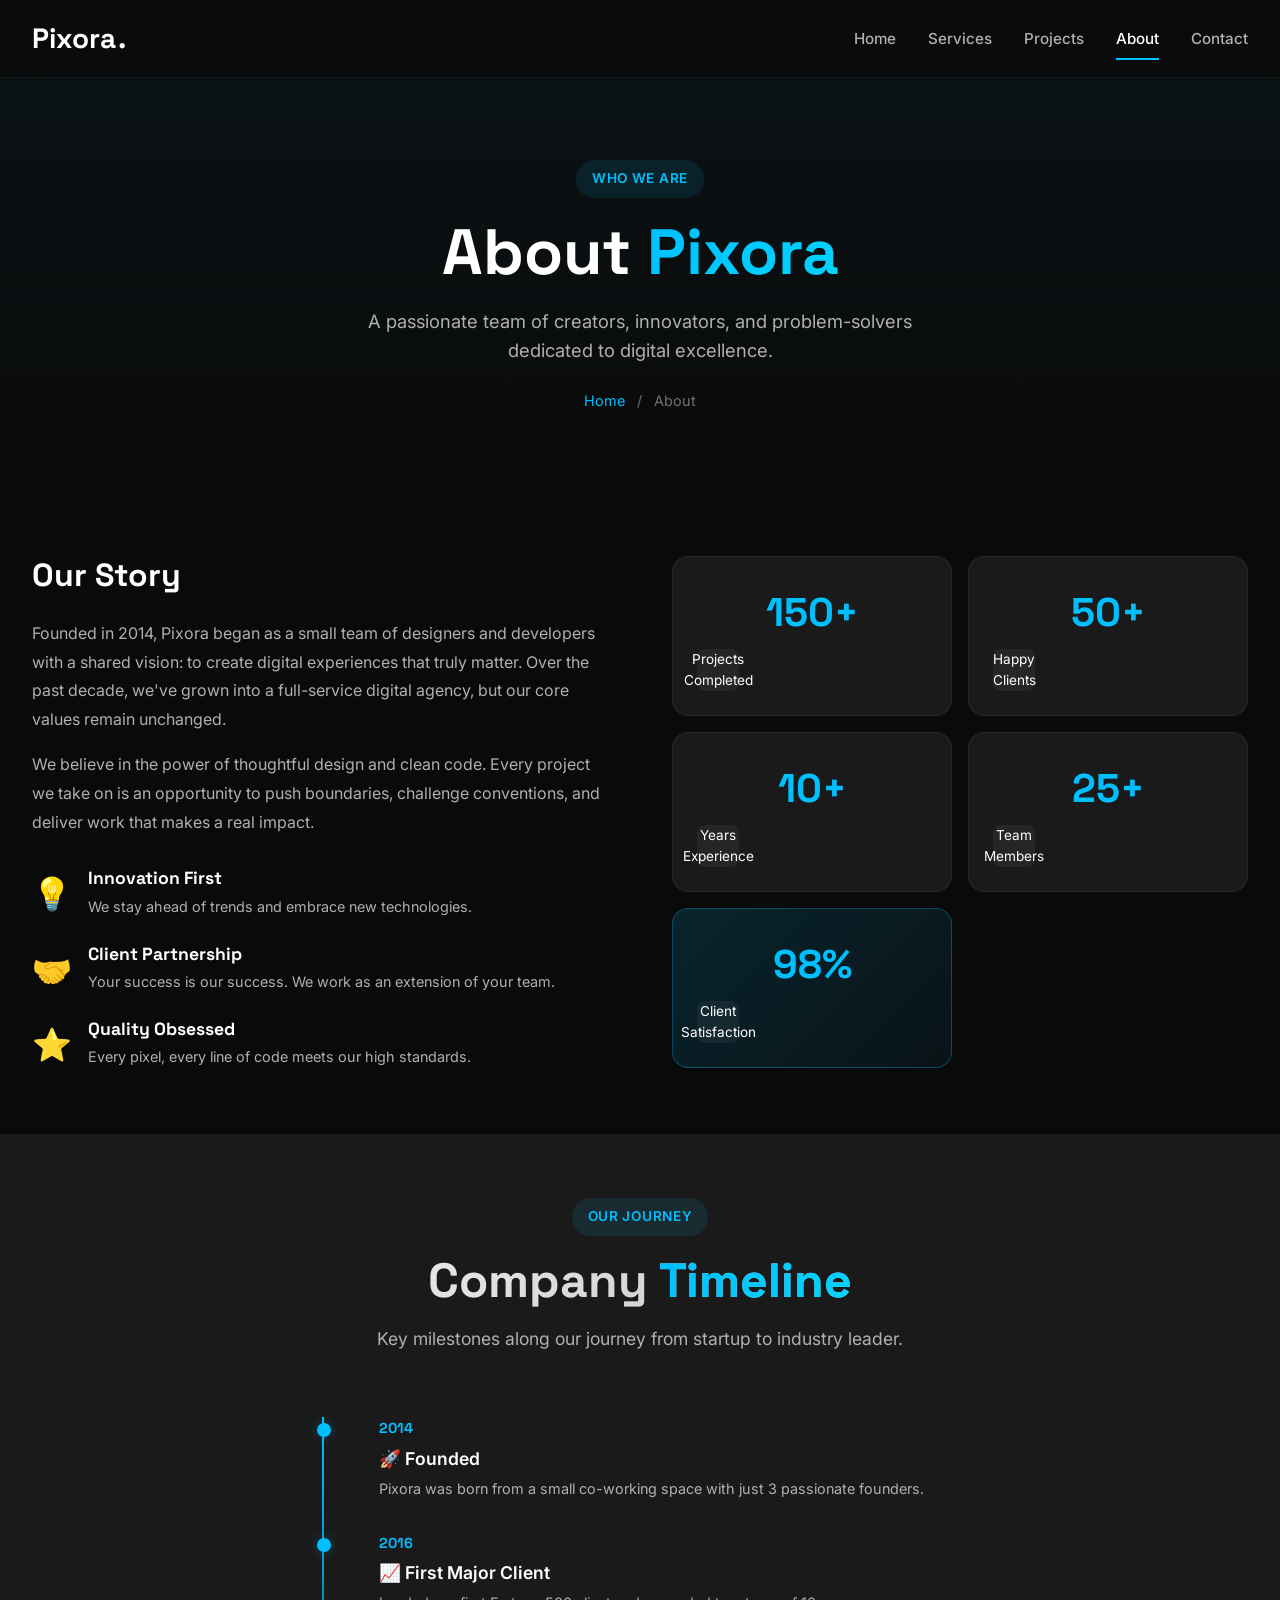
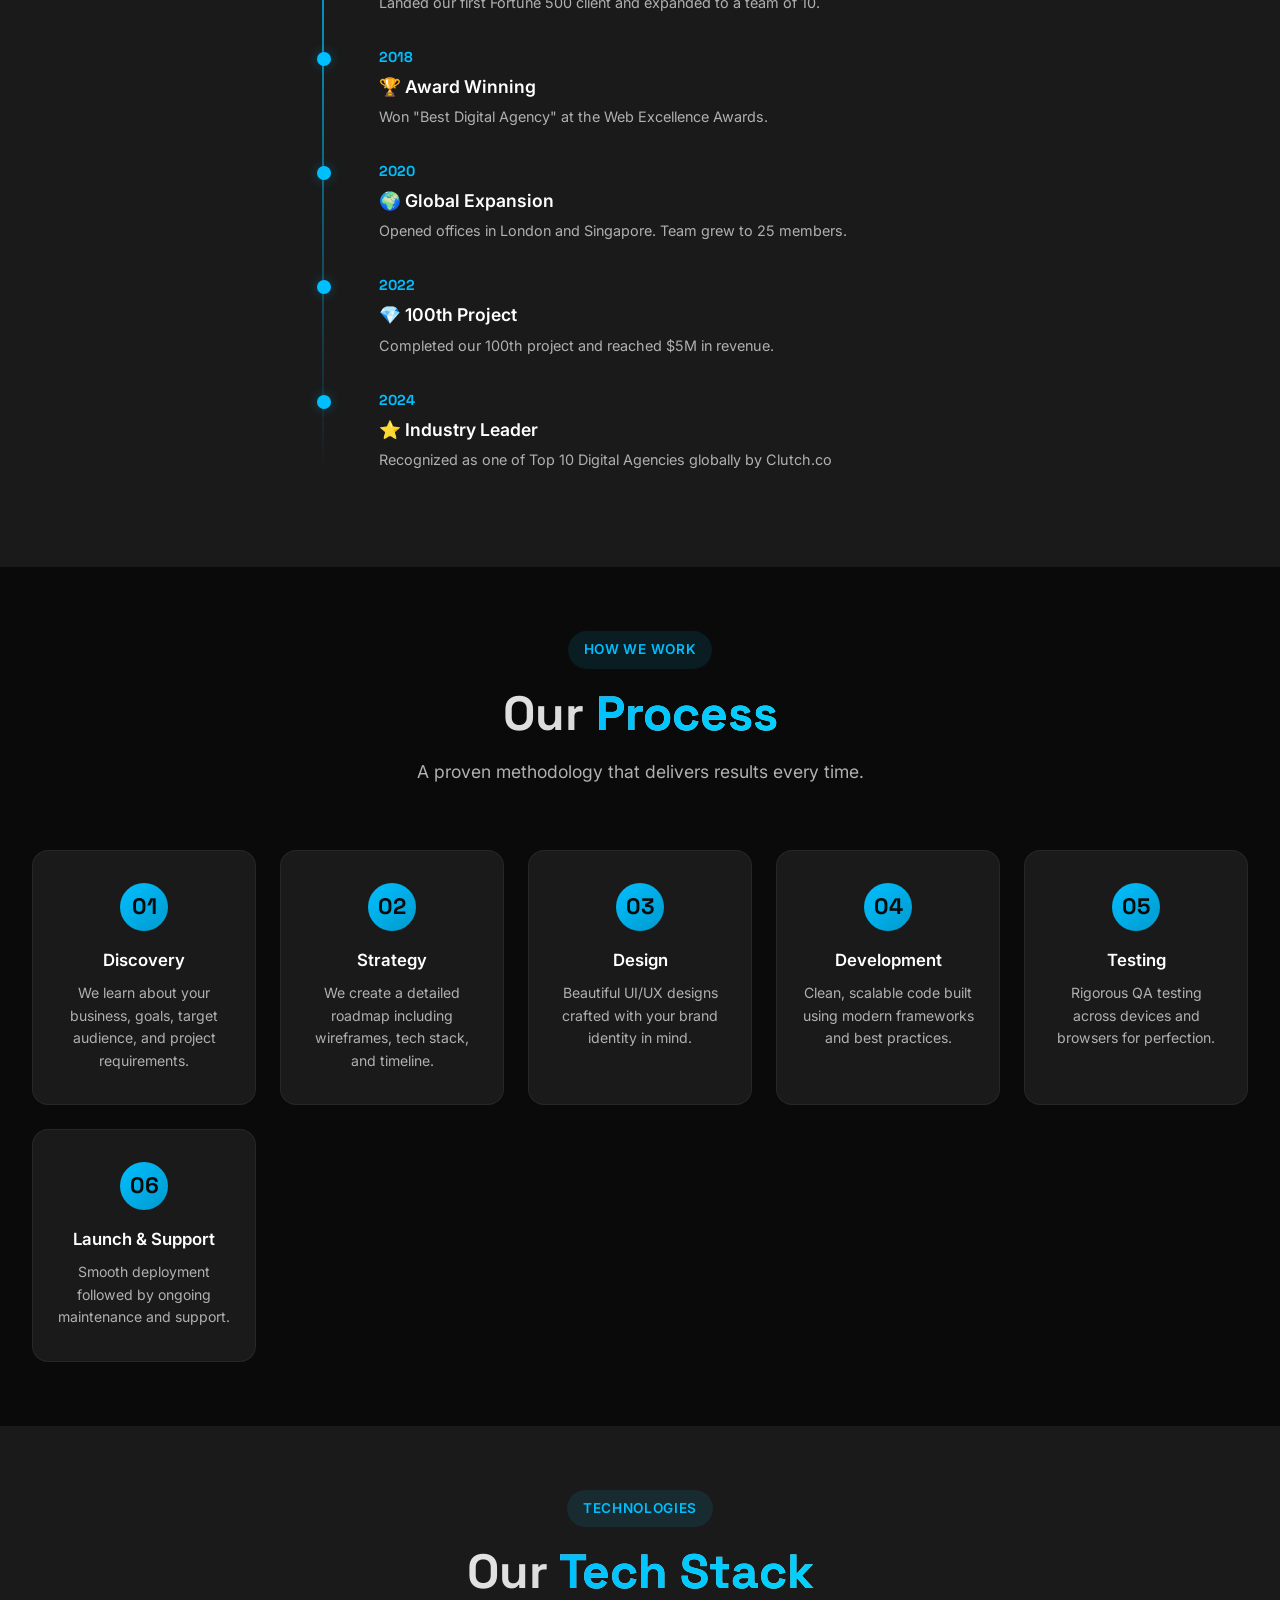
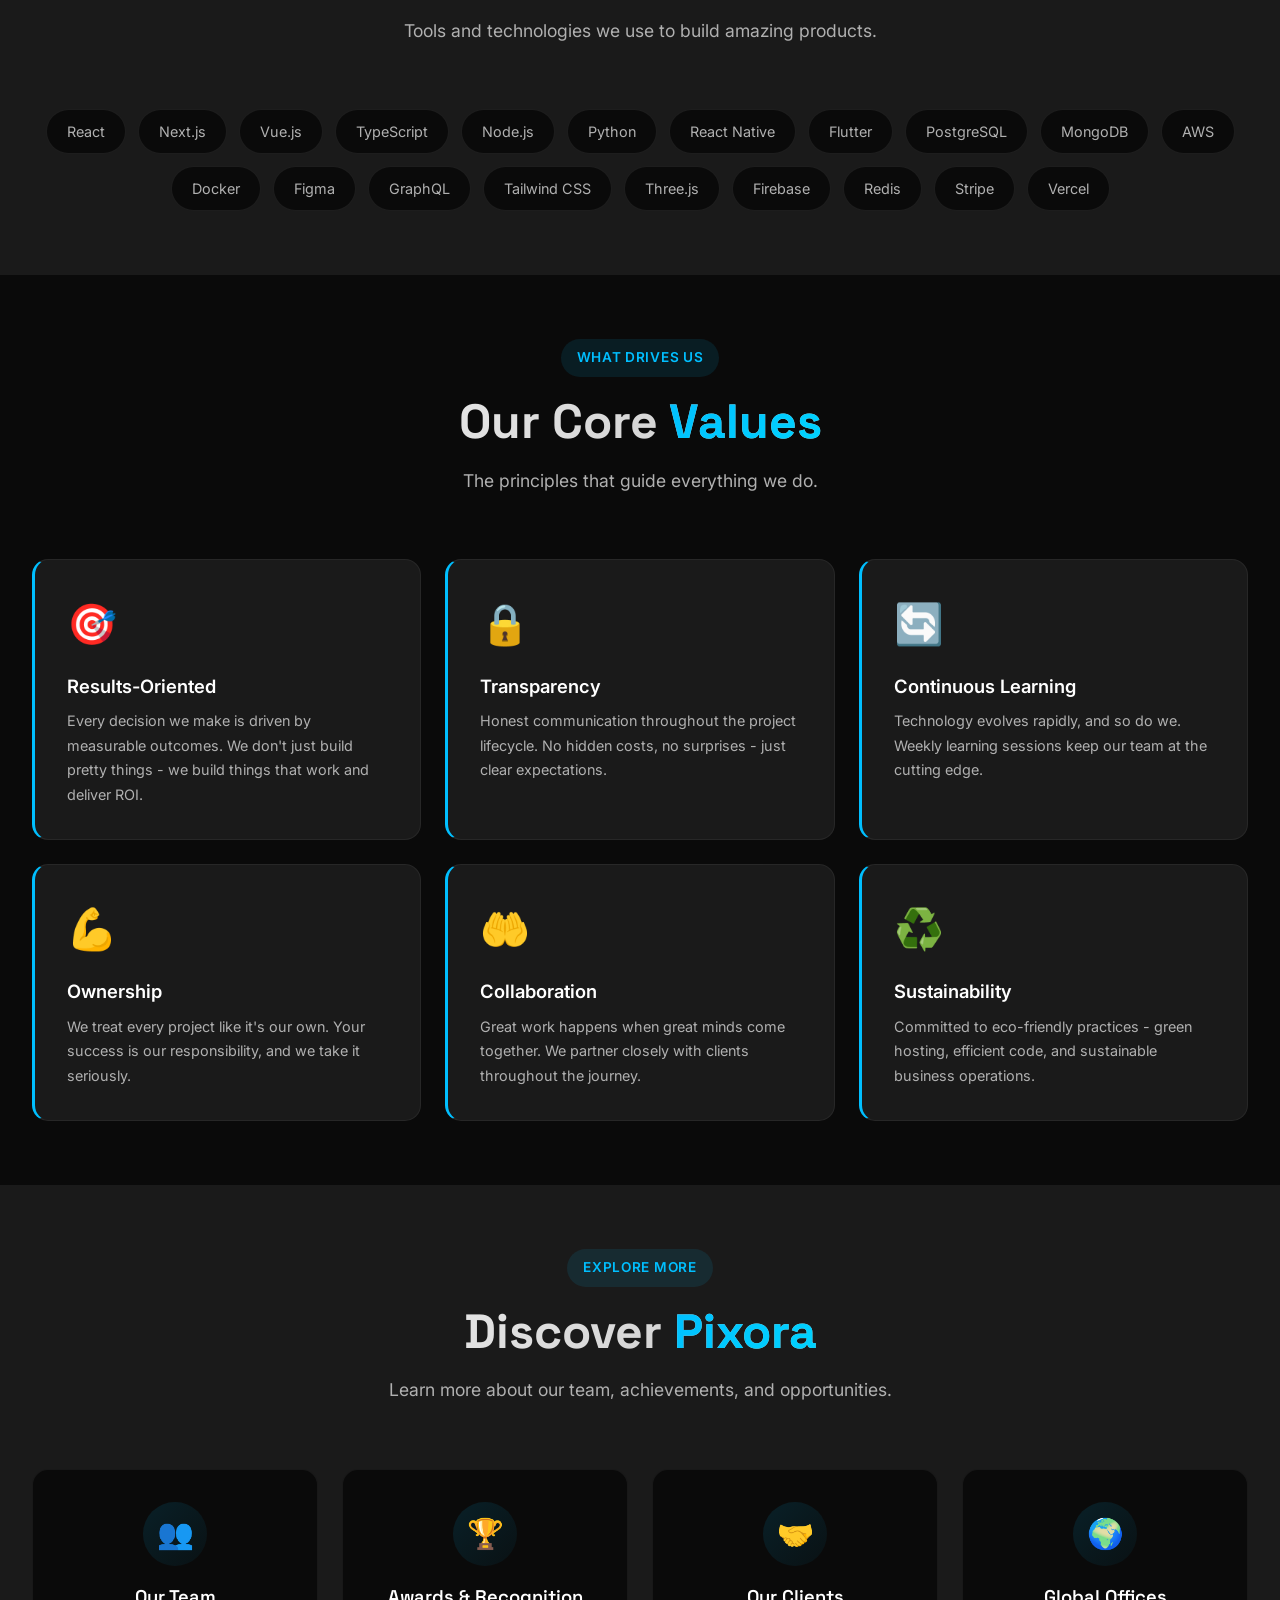
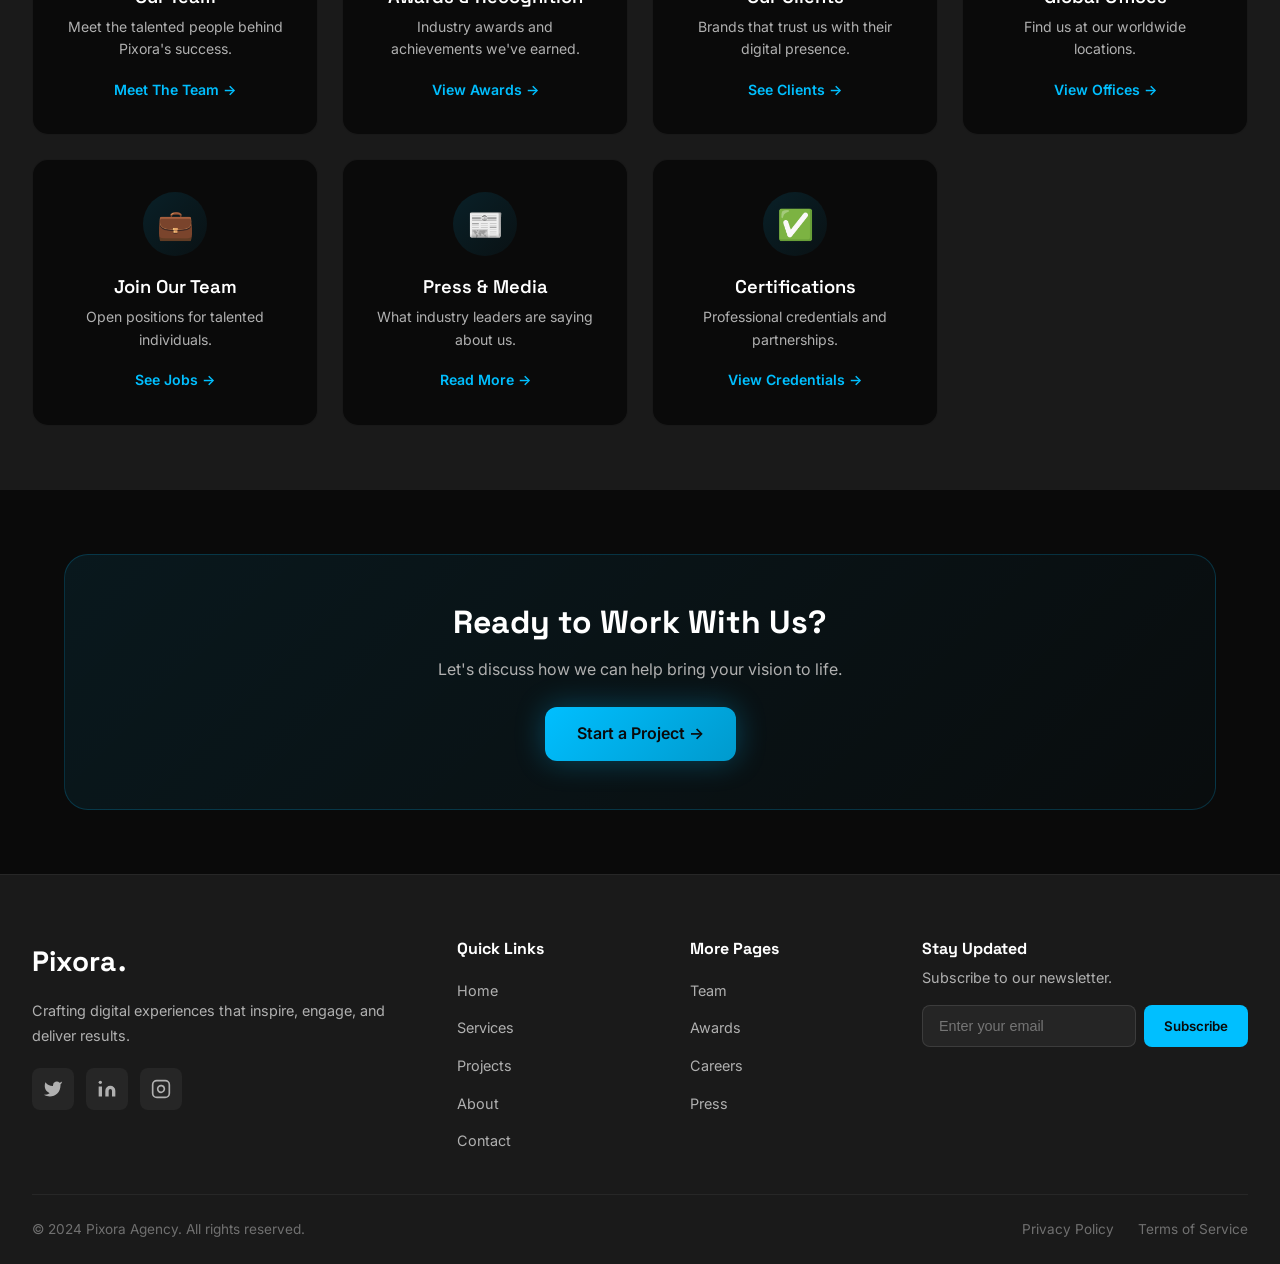
==== commit c516dfdd: "Update about.html" ====
--- a/about.html
+++ b/about.html
@@ -44,7 +44,7 @@
         .ph{padding:160px 2rem 80px;text-align:center;background:linear-gradient(180deg,rgba(0,191,255,.05),transparent)}
         .pt{font-size:clamp(2.5rem,6vw,4rem);margin-bottom:1rem}.ps{color:var(--g);font-size:1.15rem;max-width:600px;margin:0 auto 1.5rem}
         .bc{display:flex;align-items:center;justify-content:center;gap:.75rem;font-size:.9rem;color:var(--m)}
-        .bc a{color:var(.ac)}.bc a:hover{text-decoration:underline}
+        .bc a{color:var(--ac)}.bc a:hover{text-decoration:underline}
 
         /* ABOUT CONTENT */
         .acs{padding:4rem 0}
@@ -53,16 +53,14 @@
         .avs{margin-top:2rem;display:flex;flex-direction:column;gap:1.5rem}
         .vi{display:flex;gap:1rem;align-items:flex-start}
         .vi-i{font-size:2rem}.vi h4{font-size:1.1rem;margin-bottom:.25rem}.vi p{color:var(--g);font-size:.9rem;margin:0}
-
         .asp{display:grid;grid-template-columns:1fr 1fr;gap:1rem}
         .sb{background:var(--bg2);border:1px solid rgba(255,255,255,.06);border-radius:var(--rl);padding:1.5rem;text-align:center}
         .sb.hi{background:linear-gradient(135deg,rgba(0,191,255,.15),rgba(0,191,255,.05));border-color:rgba(0,191,255,.3)}
-        .bn{display:block;font-family:var(--d);font-size:2.5rem;font-weight:800;color:var(.ac);margin-bottom:.25rem}
+        .bn{display:block;font-family:var(--d);font-size:2.5rem;font-weight:800;color:var(--ac);margin-bottom:.25rem}
         .sb .sl{font-size:.85rem}
 
-        /* TIMELINE */
-        .opt-section{padding:4rem 0}
-        .opt-section.alt-bg{background:var(--bg2)}
+        /* Timeline */
+        .timeline-section{padding:4rem 0;background:var(--bg2)}
         .timeline{position:relative;padding-left:2.5rem;max-width:650px;margin:0 auto}
         .timeline::before{content:'';position:absolute;left:7px;top:0;bottom:0;width:2px;background:linear-gradient(to bottom,var(--ac),transparent)}
         .tl-item{position:relative;margin-bottom:2rem;padding-left:1.5rem}
@@ -71,33 +69,60 @@
         .tl-title{font-size:1.1rem;font-weight:600;margin-bottom:.25rem}
         .tl-desc{font-size:.9rem;color:var(--g)}
 
-        /* PROCESS */
-        .process-grid{display:grid;grid-template-columns:repeat(auto-fit,minmax(220px,1fr));gap:1.5rem}
+        /* Process */
+        .process-section{padding:4rem 0}
+        .process-grid{display:grid;grid-template-columns:repeat(auto-fit,minmax(200px,1fr));gap:1.5rem}
         .step-card{text-align:center;padding:2rem 1.5rem;background:var(--bg2);border:1px solid rgba(255,255,255,.06);border-radius:var(--rl);transition:all .3s}
-        .step-card:hover{border-color:var(.ac);transform:translateY(-5px)}
+        .step-card:hover{border-color:var(--ac);transform:translateY(-5px)}
         .step-num{width:48px;height:48px;margin:0 auto 1rem;display:flex;align-items:center;justify-content:center;background:linear-gradient(135deg,var(--ac),var(--ach));color:var(--bg);font-family:var(--d);font-size:1.4rem;font-weight:800;border-radius:50%}
         .step-title{font-size:1.05rem;font-weight:600;margin-bottom:.5rem}
         .step-desc{font-size:.88rem;color:var(--g)}
 
-        /* TECH STACK */
+        /* Tech Stack */
+        .tech-section{padding:4rem 0;background:var(--bg2)}
         .tech-container{display:flex;flex-wrap:wrap;gap:.75rem;justify-content:center}
-        .tech-pill{padding:10px 20px;background:var(--bg2);border:1px solid rgba(255,255,255,.08);border-radius:30px;font-size:.9rem;color:var(--g);transition:all .3s;cursor:default}
-        .tech-pill:hover{border-color:var(.ac);color:var(.ac);background:rgba(0,191,255,.06);transform:translateY(-2px)}
-
-        /* VALUES */
+        .tech-pill{padding:10px 20px;background:var(--bg);border:1px solid rgba(255,255,255,.08);border-radius:30px;font-size:.9rem;color:var(--g);transition:all .3s}
+        .tech-pill:hover{border-color:var(--ac);color:var(--ac);background:rgba(0,191,255,.06);transform:translateY(-2px)}
+
+        /* Values */
+        .values-section{padding:4rem 0}
         .values-grid{display:grid;grid-template-columns:repeat(auto-fit,minmax(300px,1fr));gap:1.5rem}
-        .value-card{padding:2rem;background:var(--bg2);border:1px solid rgba(255,255,255,.06);border-radius:var(--rl);border-left:3px solid var(.ac);transition:all .3s}
-        .value-card:hover{border-left-width:6px;transform:translateX(5px);box-shadow:0 4px 20px rgba(0,0,0,.3)}
+        .value-card{padding:2rem;background:var(--bg2);border:1px solid rgba(255,255,255,.06);border-radius:var(--rl);border-left:3px solid var(--ac);transition:all .3s}
+        .value-card:hover{border-left-width:6px;transform:translateX(5px)}
         .value-icon{font-size:2.5rem;margin-bottom:1rem}
         .value-title{font-size:1.15rem;font-weight:600;margin-bottom:.5rem}
         .value-desc{font-size:.9rem;color:var(--g);line-height:1.7}
 
+        /* ========== QUICK LINKS GRID (replaces removed sections) ========== */
+        .links-section{padding:4rem 0;background:var(--bg2)}
+        .links-grid{display:grid;grid-template-columns:repeat(auto-fit,minmax(280px,1fr));gap:1.5rem}
+        .link-card{
+            display:block;
+            padding:2rem;
+            background:var(--bg);
+            border:1px solid rgba(255,255,255,.06);
+            border-radius:var(--rl);
+            text-align:center;
+            transition:all .3s ease;
+            position:relative;
+            overflow:hidden;
+        }
+        .link-card::before{content:'';position:absolute;top:0;left:0;right:0;height:3px;background:linear-gradient(90deg,var(--ac),transparent);opacity:0;transition:opacity .3s}
+        .link-card:hover{transform:translateY(-8px);border-color:rgba(0,191,255,.25);box-shadow:0 8px 30px rgba(0,0,0,.4)}
+        .link-card:hover::before{opacity:1}
+        .link-icon{width:64px;height:64px;margin:0 auto 1.25rem;display:flex;align-items:center;justify-content:center;background:linear-gradient(135deg,rgba(0,191,255,.12),rgba(0,191,255,.04));border-radius:50%;font-size:1.85rem;transition:all .3s}
+        .link-card:hover .link-icon{background:linear-gradient(135deg,var(--ac),var(--ach));transform:scale(1.1) rotate(5deg)}
+        .link-title{font-size:1.15rem;font-weight:600;margin-bottom:.5rem}
+        .link-desc{font-size:.88rem;color:var(--g);margin-bottom:1rem}
+        .link-arrow{color:var(--ac);font-weight:600;font-size:.88rem;display:inline-flex;align-items:center;gap:6px;transition:gap .2s}
+        .link-card:hover .link-arrow{gap:12px}
+
         /* CTA */
-        .cta-box{text-align:center;padding:3rem;background:linear-gradient(135deg,rgba(0,191,255,.08),rgba(0,191,255,.02));border:1px solid rgba(0,191,255,.2);border-radius:var(--rx)}
+        .cta-box{text-align:center;padding:3rem;background:linear-gradient(135deg,rgba(0,191,255,.08),rgba(0,191,255,.02));border:1px solid rgba(0,191,255,.2);border-radius:var(--rx);margin-top:4rem}
         .cta-box h2{font-size:2rem;margin-bottom:1rem}
         .cta-box p{color:var(--g);margin-bottom:1.5rem;max-width:500px;margin-left:auto;margin-right:auto}
-        .btn-p{display:inline-flex;align-items:center;justify-content:center;gap:.5rem;padding:14px 32px;font-size:1rem;font-weight:600;border-radius:12px;background:linear-gradient(135deg,var(.ac),var(.ach));color:var(--bg);box-shadow:0 0 30px var(--gl);transition:all .3s}
-        .btn-p:hover{transform:translateY(-2px)}
+        .btn{display:inline-flex;align-items:center;justify-content:center;gap:.5rem;padding:14px 32px;font-size:1rem;font-weight:600;border-radius:var(--rm);transition:all .3s}
+        .btn-p{background:linear-gradient(135deg,var(--ac),var(--ach));color:var(--bg);box-shadow:0 0 30px var(--gl)}.btn-p:hover{transform:translateY(-2px)}
 
         /* FOOTER */
         .ft{background:var(--bg2);border-top:1px solid rgba(255,255,255,.06);padding:4rem 0 1.5rem}
@@ -105,26 +130,26 @@
         .fb .logo{margin-bottom:1rem}.fd{color:var(--g);font-size:.9rem;line-height:1.7;margin-bottom:1.25rem}
         .ss{display:flex;gap:.75rem}
         .sl{width:42px;height:42px;display:flex;align-items:center;justify-content:center;background:rgba(255,255,255,.05);border-radius:var(--rs);transition:all .3s}
-        .sl svg{width:20px;height:20px;color:var(--g)}.sl:hover{background:var(.ac)}.sl:hover svg{color:var(--bg)}
+        .sl svg{width:20px;height:20px;color:var(--g)}.sl:hover{background:var(--ac)}.sl:hover svg{color:var(--bg)}
         .fl h4{font-size:1rem;margin-bottom:1.25rem}.fl ul{display:flex;flex-direction:column;gap:.75rem}
-        .fl a{color:var(--g);font-size:.9rem}.fl a:hover{color:var(.ac)}
+        .fl a{color:var(--g);font-size:.9rem}.fl a:hover{color:var(--ac)}
         .fn h4{font-size:1rem;margin-bottom:.5rem}.fn p{color:var(--g);font-size:.9rem;margin-bottom:1rem}
         .nf{display:flex;gap:.5rem}
         .nf input{flex:1;padding:12px 16px;background:rgba(255,255,255,.05);border:1px solid rgba(255,255,255,.1);border-radius:var(--rs);color:var(--w);font-size:.9rem}
-        .nf input:focus{outline:none;border-color:var(.ac)}
-        .nf button{padding:12px 20px;background:var(.ac);color:var(--bg);border-radius:var(--rs);font-weight:600}
+        .nf input:focus{outline:none;border-color:var(--ac)}
+        .nf button{padding:12px 20px;background:var(--ac);color:var(--bg);border-radius:var(--rs);font-weight:600}
         .fbt{display:flex;align-items:center;justify-content:space-between;padding-top:1.5rem;border-top:1px solid rgba(255,255,255,.06)}
-        .fbt p{color:var(--m);font-size:.85rem}.fbl{display:flex;gap:1.5rem}.fbl a{color:var(--m);font-size:.85rem}.fbl a:hover{color:var(.ac)}
-
-        .btt{position:fixed;bottom:30px;right:30px;width:48px;height:48px;background:var(.ac);color:var(--bg);border-radius:50%;display:flex;align-items:center;justify-content:center;box-shadow:0 0 30px var(--gl);opacity:0;visibility:hidden;transform:translateY(20px);transition:all .3s;z-index:999}
+        .fbt p{color:var(--m);font-size:.85rem}.fbl{display:flex;gap:1.5rem}.fbl a{color:var(--m);font-size:.85rem}.fbl a:hover{color:var(--ac)}
+        .btt{position:fixed;bottom:30px;right:30px;width:48px;height:48px;background:var(--ac);color:var(--bg);border-radius:50%;display:flex;align-items:center;justify-content:center;box-shadow:0 0 30px var(--gl);opacity:0;visibility:hidden;transform:translateY(20px);transition:all .3s;z-index:999}
         .btt.v{opacity:1;visibility:visible;transform:translateY(0)}.btt:hover{transform:translateY(-4px)}.btt svg{width:24px;height:24px}
 
         @media(max-width:1024px){.fg{grid-template-columns:1fr 1fr}.ag{grid-template-columns:1fr;gap:2.5rem}}
         @media(max-width:768px){
             .mmb{display:block}.nls{position:fixed;top:0;right:-100%;width:80%;max-width:360px;height:100vh;background:var(--bg2);flex-direction:column;justify-content:center;align-items:center;gap:2rem;padding:2rem;transition:right .3s;box-shadow:0 8px 32px rgba(0,0,0,.5)}
             .nls.act{right:0}.nl{font-size:1.25rem}.asp{grid-template-columns:1fr 1fr}.fg{grid-template-columns:1fr;text-align:center}.ss{justify-content:center}.fbt{flex-direction:column;gap:1rem;text-align:center}
+            .links-grid{grid-template-columns:1fr 1fr}
         }
-        @media(max-width:480px){html{font-size:14px}.cnt{padding:0 1rem}.nf{flex-direction:column}.btt{bottom:20px;right:20px;width:42px;height:42px}}
+        @media(max-width:480px){html{font-size:14px}.cnt{padding:0 1rem}.btn{padding:12px 24px}.nf{flex-direction:column}.btt{bottom:20px;right:20px;width:42px;height:42px}}
     </style>
 </head>
 <body>
@@ -139,7 +164,6 @@
                 <li><a href="projects.html" class="nl">Projects</a></li>
                 <li><a href="about.html" class="nl act">About</a></li>
                 <li><a href="contact.html" class="nl">Contact</a></li>
-                <li><a href="team.html" class="nl">Team</a></li>
             </ul>
             <button class="mmb" id="mmb"><span class="hb"></span></button>
         </div>
@@ -163,16 +187,12 @@
                     <h2>Our Story</h2>
                     <p>Founded in 2014, Pixora began as a small team of designers and developers with a shared vision: to create digital experiences that truly matter. Over the past decade, we've grown into a full-service digital agency, but our core values remain unchanged.</p>
                     <p>We believe in the power of thoughtful design and clean code. Every project we take on is an opportunity to push boundaries, challenge conventions, and deliver work that makes a real impact.</p>
-                    
-                    <!-- Core Values -->
                     <div class="avs">
                         <div class="vi"><div class="vi-i">💡</div><div><h4>Innovation First</h4><p>We stay ahead of trends and embrace new technologies.</p></div></div>
                         <div class="vi"><div class="vi-i">🤝</div><div><h4>Client Partnership</h4><p>Your success is our success. We work as an extension of your team.</p></div></div>
                         <div class="vi"><div class="vi-i">⭐</div><div><h4>Quality Obsessed</h4><p>Every pixel, every line of code meets our high standards.</p></div></div>
                     </div>
                 </div>
-                
-                <!-- Stats -->
                 <div class="asp">
                     <div class="sb"><span class="bn">150+</span><span class="sl">Projects Completed</span></div>
                     <div class="sb"><span class="bn">50+</span><span class="sl">Happy Clients</span></div>
@@ -184,51 +204,27 @@
         </div>
     </section>
 
-    <!-- COMPANY TIMELINE -->
-    <section class="opt-section alt-bg">
+    <!-- TIMELINE -->
+    <section class="timeline-section">
         <div class="cnt">
             <div class="shdr">
                 <span class="tg">Our Journey</span>
                 <h2 class="st">Company <span class="hl">Timeline</span></h2>
-                <p class="sd">From a small startup to an award-winning agency - key milestones along our journey.</p>
+                <p class="sd">Key milestones along our journey from startup to industry leader.</p>
             </div>
             <div class="timeline">
-                <div class="tl-item">
-                    <div class="tl-year">2014</div>
-                    <div class="tl-title">🚀 Founded</div>
-                    <div class="tl-desc">Pixora was born from a small co-working space with just 3 passionate founders.</div>
-                </div>
-                <div class="tl-item">
-                    <div class="tl-year">2016</div>
-                    <div class="tl-title">📈 First Major Client</div>
-                    <div class="tl-desc">Landed our first Fortune 500 client and expanded to a team of 10.</div>
-                </div>
-                <div class="tl-item">
-                    <div class="tl-year">2018</div>
-                    <div class="tl-title">🏆 Award Winning</div>
-                    <div class="tl-desc">Won "Best Digital Agency" at the Web Excellence Awards.</div>
-                </div>
-                <div class="tl-item">
-                    <div class="tl-year">2020</div>
-                    <div class="tl-title">🌍 Global Expansion</div>
-                    <div class="tl-desc">Opened offices in London and Singapore. Team grew to 25 members.</div>
-                </div>
-                <div class="tl-item">
-                    <div class="tl-year">2022</div>
-                    <div class="tl-title">💎 100th Project</div>
-                    <div class="tl-desc">Completed our 100th project and reached $5M in revenue.</div>
-                </div>
-                <div class="tl-item">
-                    <div class="tl-year">2024</div>
-                    <div class="tl-title">⭐ Industry Leader</div>
-                    <div class="tl-desc">Recognized as one of Top 10 Digital Agencies globally by Clutch.co</div>
-                </div>
+                <div class="tl-item"><div class="tl-year">2014</div><div class="tl-title">🚀 Founded</div><div class="tl-desc">Pixora was born from a small co-working space with just 3 passionate founders.</div></div>
+                <div class="tl-item"><div class="tl-year">2016</div><div class="tl-title">📈 First Major Client</div><div class="tl-desc">Landed our first Fortune 500 client and expanded to a team of 10.</div></div>
+                <div class="tl-item"><div class="tl-year">2018</div><div class="tl-title">🏆 Award Winning</div><div class="tl-desc">Won "Best Digital Agency" at the Web Excellence Awards.</div></div>
+                <div class="tl-item"><div class="tl-year">2020</div><div class="tl-title">🌍 Global Expansion</div><div class="tl-desc">Opened offices in London and Singapore. Team grew to 25 members.</div></div>
+                <div class="tl-item"><div class="tl-year">2022</div><div class="tl-title">💎 100th Project</div><div class="tl-desc">Completed our 100th project and reached $5M in revenue.</div></div>
+                <div class="tl-item"><div class="tl-year">2024</div><div class="tl-title">⭐ Industry Leader</div><div class="tl-desc">Recognized as one of Top 10 Digital Agencies globally by Clutch.co</div></div>
             </div>
         </div>
     </section>
 
     <!-- OUR PROCESS -->
-    <section class="opt-section">
+    <section class="process-section">
         <div class="cnt">
             <div class="shdr">
                 <span class="tg">How We Work</span>
@@ -236,42 +232,18 @@
                 <p class="sd">A proven methodology that delivers results every time.</p>
             </div>
             <div class="process-grid">
-                <div class="step-card">
-                    <div class="step-num">01</div>
-                    <div class="step-title">Discovery</div>
-                    <div class="step-desc">We learn about your business, goals, target audience, and project requirements.</div>
-                </div>
-                <div class="step-card">
-                    <div class="step-num">02</div>
-                    <div class="step-title">Strategy</div>
-                    <div class="step-desc">We create a detailed roadmap including wireframes, tech stack, and timeline.</div>
-                </div>
-                <div class="step-card">
-                    <div class="step-num">03</div>
-                    <div class="step-title">Design</div>
-                    <div class="step-desc">Beautiful UI/UX designs crafted with your brand identity in mind.</div>
-                </div>
-                <div class="step-card">
-                    <div class="step-num">04</div>
-                    <div class="step-title">Development</div>
-                    <div class="step-desc">Clean, scalable code built using modern frameworks and best practices.</div>
-                </div>
-                <div class="step-card">
-                    <div class="step-num">05</div>
-                    <div class="step-title">Testing</div>
-                    <div class="step-desc">Rigorous QA testing across devices and browsers for perfection.</div>
-                </div>
-                <div class="step-card">
-                    <div class="step-num">06</div>
-                    <div class="step-title">Launch & Support</div>
-                    <div class="step-desc">Smooth deployment followed by ongoing maintenance and support.</div>
-                </div>
+                <div class="step-card"><div class="step-num">01</div><div class="step-title">Discovery</div><div class="step-desc">We learn about your business, goals, target audience, and project requirements.</div></div>
+                <div class="step-card"><div class="step-num">02</div><div class="step-title">Strategy</div><div class="step-desc">We create a detailed roadmap including wireframes, tech stack, and timeline.</div></div>
+                <div class="step-card"><div class="step-num">03</div><div class="step-title">Design</div><div class="step-desc">Beautiful UI/UX designs crafted with your brand identity in mind.</div></div>
+                <div class="step-card"><div class="step-num">04</div><div class="step-title">Development</div><div class="step-desc">Clean, scalable code built using modern frameworks and best practices.</div></div>
+                <div class="step-card"><div class="step-num">05</div><div class="step-title">Testing</div><div class="step-desc">Rigorous QA testing across devices and browsers for perfection.</div></div>
+                <div class="step-card"><div class="step-num">06</div><div class="step-title">Launch & Support</div><div class="step-desc">Smooth deployment followed by ongoing maintenance and support.</div></div>
             </div>
         </div>
     </section>
 
     <!-- TECH STACK -->
-    <section class="opt-section alt-bg">
+    <section class="tech-section">
         <div class="cnt">
             <div class="shdr">
                 <span class="tg">Technologies</span>
@@ -279,32 +251,19 @@
                 <p class="sd">Tools and technologies we use to build amazing products.</p>
             </div>
             <div class="tech-container">
-                <span class="tech-pill">React</span>
-                <span class="tech-pill">Next.js</span>
-                <span class="tech-pill">Vue.js</span>
-                <span class="tech-pill">TypeScript</span>
-                <span class="tech-pill">Node.js</span>
-                <span class="tech-pill">Python</span>
-                <span class="tech-pill">React Native</span>
-                <span class="tech-pill">Flutter</span>
-                <span class="tech-pill">PostgreSQL</span>
-                <span class="tech-pill">MongoDB</span>
-                <span class="tech-pill">AWS</span>
-                <span class="tech-pill">Docker</span>
-                <span class="tech-pill">Figma</span>
-                <span class="tech-pill">GraphQL</span>
-                <span class="tech-pill">Tailwind CSS</span>
-                <span class="tech-pill">Three.js</span>
-                <span class="tech-pill">Firebase</span>
-                <span class="tech-pill">Redis</span>
-                <span class="tech-pill">Stripe</span>
-                <span class="tech-pill">Vercel</span>
-            </div>
-        </div>
-    </section>
-
-    <!-- CORE VALUES EXPANDED -->
-    <section class="opt-section">
+                <span class="tech-pill">React</span><span class="tech-pill">Next.js</span><span class="tech-pill">Vue.js</span>
+                <span class="tech-pill">TypeScript</span><span class="tech-pill">Node.js</span><span class="tech-pill">Python</span>
+                <span class="tech-pill">React Native</span><span class="tech-pill">Flutter</span><span class="tech-pill">PostgreSQL</span>
+                <span class="tech-pill">MongoDB</span><span class="tech-pill">AWS</span><span class="tech-pill">Docker</span>
+                <span class="tech-pill">Figma</span><span class="tech-pill">GraphQL</span><span class="tech-pill">Tailwind CSS</span>
+                <span class="tech-pill">Three.js</span><span class="tech-pill">Firebase</span><span class="tech-pill">Redis</span>
+                <span class="tech-pill">Stripe</span><span class="tech-pill">Vercel</span>
+            </div>
+        </div>
+    </section>
+
+    <!-- CORE VALUES -->
+    <section class="values-section">
         <div class="cnt">
             <div class="shdr">
                 <span class="tg">What Drives Us</span>
@@ -312,47 +271,93 @@
                 <p class="sd">The principles that guide everything we do.</p>
             </div>
             <div class="values-grid">
-                <div class="value-card">
-                    <div class="value-icon">🎯</div>
-                    <div class="value-title">Results-Oriented</div>
-                    <div class="value-desc">Every decision we make is driven by measurable outcomes. We don't just build pretty things - we build things that work and deliver ROI.</div>
-                </div>
-                <div class="value-card">
-                    <div class="value-icon">🔒</div>
-                    <div class="value-title">Transparency</div>
-                    <div class="value-desc">Honest communication throughout the project lifecycle. No hidden costs, no surprises - just clear expectations.</div>
-                </div>
-                <div class="value-card">
-                    <div class="value-icon">🔄</div>
-                    <div class="value-title">Continuous Learning</div>
-                    <div class="value-desc">Technology evolves rapidly, and so do we. Weekly learning sessions keep our team at the cutting edge.</div>
-                </div>
-                <div class="value-card">
-                    <div class="value-icon">💪</div>
-                    <div class="value-title">Ownership</div>
-                    <div class="value-desc">We treat every project like it's our own. Your success is our responsibility, and we take it seriously.</div>
-                </div>
-                <div class="value-card">
-                    <div class="value-icon">🤲</div>
-                    <div class="value-title">Collaboration</div>
-                    <div class="value-desc">Great work happens when great minds come together. We partner closely with clients throughout the journey.</div>
-                </div>
-                <div class="value-card">
-                    <div class="value-icon">♻️</div>
-                    <div class="value-title">Sustainability</div>
-                    <div class="value-desc">Committed to eco-friendly practices - green hosting, efficient code, and sustainable business operations.</div>
-                </div>
-            </div>
-        </div>
-    </section>
-
-    <!-- TEAM LINK BANNER -->
+                <div class="value-card"><div class="value-icon">🎯</div><div class="value-title">Results-Oriented</div><div class="value-desc">Every decision we make is driven by measurable outcomes. We don't just build pretty things - we build things that work and deliver ROI.</div></div>
+                <div class="value-card"><div class="value-icon">🔒</div><div class="value-title">Transparency</div><div class="value-desc">Honest communication throughout the project lifecycle. No hidden costs, no surprises - just clear expectations.</div></div>
+                <div class="value-card"><div class="value-icon">🔄</div><div class="value-title">Continuous Learning</div><div class="value-desc">Technology evolves rapidly, and so do we. Weekly learning sessions keep our team at the cutting edge.</div></div>
+                <div class="value-card"><div class="value-icon">💪</div><div class="value-title">Ownership</div><div class="value-desc">We treat every project like it's our own. Your success is our responsibility, and we take it seriously.</div></div>
+                <div class="value-card"><div class="value-icon">🤲</div><div class="value-title">Collaboration</div><div class="value-desc">Great work happens when great minds come together. We partner closely with clients throughout the journey.</div></div>
+                <div class="value-card"><div class="value-icon">♻️</div><div class="value-title">Sustainability</div><div class="value-desc">Committed to eco-friendly practices - green hosting, efficient code, and sustainable business operations.</div></div>
+            </div>
+        </div>
+    </section>
+
+    <!-- ========== LINKS TO SEPARATE PAGES (replaces removed sections) ========== -->
+    <section class="links-section">
+        <div class="cnt">
+            <div class="shdr">
+                <span class="tg">Explore More</span>
+                <h2 class="st">Discover <span class="hl">Pixora</span></h2>
+                <p class="sd">Learn more about our team, achievements, and opportunities.</p>
+            </div>
+            <div class="links-grid">
+
+                <!-- Link to Team -->
+                <a href="team.html" class="link-card">
+                    <div class="link-icon">👥</div>
+                    <h3 class="link-title">Our Team</h3>
+                    <p class="link-desc">Meet the talented people behind Pixora's success.</p>
+                    <span class="link-arrow">Meet The Team →</span>
+                </a>
+
+                <!-- Link to Awards -->
+                <a href="awards.html" class="link-card">
+                    <div class="link-icon">🏆</div>
+                    <h3 class="link-title">Awards & Recognition</h3>
+                    <p class="link-desc">Industry awards and achievements we've earned.</p>
+                    <span class="link-arrow">View Awards →</span>
+                </a>
+
+                <!-- Link to Clients -->
+                <a href="clients.html" class="link-card">
+                    <div class="link-icon">🤝</div>
+                    <h3 class="link-title">Our Clients</h3>
+                    <p class="link-desc">Brands that trust us with their digital presence.</p>
+                    <span class="link-arrow">See Clients →</span>
+                </a>
+
+                <!-- Link to Offices -->
+                <a href="offices.html" class="link-card">
+                    <div class="link-icon">🌍</div>
+                    <h3 class="link-title">Global Offices</h3>
+                    <p class="link-desc">Find us at our worldwide locations.</p>
+                    <span class="link-arrow">View Offices →</span>
+                </a>
+
+                <!-- Link to Careers -->
+                <a href="careers.html" class="link-card">
+                    <div class="link-icon">💼</div>
+                    <h3 class="link-title">Join Our Team</h3>
+                    <p class="link-desc">Open positions for talented individuals.</p>
+                    <span class="link-arrow">See Jobs →</span>
+                </a>
+
+                <!-- Link to Press -->
+                <a href="press.html" class="link-card">
+                    <div class="link-icon">📰</div>
+                    <h3 class="link-title">Press & Media</h3>
+                    <p class="link-desc">What industry leaders are saying about us.</p>
+                    <span class="link-arrow">Read More →</span>
+                </a>
+
+                <!-- Link to Certifications -->
+                <a href="certifications.html" class="link-card">
+                    <div class="link-icon">✅</div>
+                    <h3 class="link-title">Certifications</h3>
+                    <p class="link-desc">Professional credentials and partnerships.</p>
+                    <span class="link-arrow">View Credentials →</span>
+                </a>
+
+            </div>
+        </div>
+    </section>
+
+    <!-- CTA -->
     <section style="padding:0 2rem 4rem;">
         <div class="cnt">
             <div class="cta-box">
-                <h2>Want to Meet Our Amazing Team?</h2>
-                <p>Get to know the talented people behind Pixora's success story.</p>
-                <a href="team.html" class="btn-p">Meet The Team →</a>
+                <h2>Ready to Work With Us?</h2>
+                <p>Let's discuss how we can help bring your vision to life.</p>
+                <a href="contact.html" class="btn btn-p">Start a Project →</a>
             </div>
         </div>
     </section>
@@ -362,9 +367,9 @@
         <div class="cnt">
             <div class="fg">
                 <div class="fb"><a href="index.html" class="logo"><span class="lt">Pixora</span><span class="ld">.</span></a><p class="fd">Crafting digital experiences that inspire, engage, and deliver results.</p><div class="ss"><a href="#" class="sl"><svg viewBox="0 0 24 24" fill="currentColor"><path d="M23 3a10.9 10.9 0 0 1-3.14 1.53 4.48 4.48 0 0 0-7.86 3v1A10.66 10.66 0 0 1 3 4s-4 9 5 13a11.64 11.64 0 0 1-7 2c9 5 20 0 20-11.5a4.5 4.5 0 0 0-.08-.83A7.72 7.72 0 0 0 23 3z"/></svg></a><a href="#" class="sl"><svg viewBox="0 0 24 24" fill="currentColor"><path d="M16 8a6 6 0 0 1 6 6v7h-4v-7a2 2 0 0 0-2-2 2 2 0 0 0-2 2v7h-4v-7a6 6 0 0 1 6-6z"/><rect x="2" y="9" width="4" height="12"/><circle cx="4" cy="4" r="2"/></svg></a><a href="#" class="sl"><svg viewBox="0 0 24 24" fill="none" stroke="currentColor" stroke-width="2"><rect x="2" y="2" width="20" height="20" rx="5"/><path d="M16 11.37A4 4 0 1 1 12.63 8 4 4 0 0 1 16 11.37z"/><line x1="17.5" y1="6.5" x2="17.51" y2="6.5"/></svg></a></div></div>
-                <div class="fl"><h4>Quick Links</h4><ul><li><a href="index.html">Home</a></li><li><a href="services.html">Services</a></li><li><a href="projects.html">Projects</a></li><li><a href="about.html">About</a></li><li><a href="team.html">Team</a></li><li><a href="contact.html">Contact</a></li></ul></div>
-                <div class="fl"><h4>Services</h4><ul><li><a href="services.html">Web Development</a></li><li><a href="services.html">Mobile Apps</a></li><li><a href="services.html">UI/UX Design</a></li><li><a href="services.html">Brand Identity</a></li></ul></div>
-                <div class="fn"><h4>Stay Updated</h4><p>Subscribe to our newsletter for latest updates.</p><form class="nf" onsubmit="event.preventDefault();alert('Thank you!');this.reset();"><input type="email" placeholder="Enter your email" required><button type="submit">Subscribe</button></form></div>
+                <div class="fl"><h4>Quick Links</h4><ul><li><a href="index.html">Home</a></li><li><a href="services.html">Services</a></li><li><a href="projects.html">Projects</a></li><li><a href="about.html">About</a></li><li><a href="contact.html">Contact</a></li></ul></div>
+                <div class="fl"><h4>More Pages</h4><ul><li><a href="team.html">Team</a></li><li><a href="awards.html">Awards</a></li><li><a href="careers.html">Careers</a></li><li><a href="press.html">Press</a></li></ul></div>
+                <div class="fn"><h4>Stay Updated</h4><p>Subscribe to our newsletter.</p><form class="nf" onsubmit="event.preventDefault();alert('Thank you!');this.reset();"><input type="email" placeholder="Enter your email" required><button type="submit">Subscribe</button></form></div>
             </div>
             <div class="fbt"><p>&copy; 2024 Pixora Agency. All rights reserved.</p><div class="fbl"><a href="#">Privacy Policy</a><a href="#">Terms of Service</a></div></div>
         </div>
@@ -378,7 +383,7 @@
             var mb=document.getElementById('mmb'),nl=document.getElementById('nls');
             if(mb&&nl){mb.onclick=function(){mb.classList.toggle('act');nl.classList.toggle('act');document.body.style.overflow=nl.classList.contains('act')?'hidden':''};nl.querySelectorAll('.nl').forEach(function(l){l.onclick=function(){mb.classList.remove('act');nl.classList.remove('act');document.body.style.overflow=''}})}
             var bt=document.getElementById('btt');if(bt){window.addEventListener('scroll',function(){bt.classList.toggle('v',window.scrollY>400)},{passive:true});bt.onclick=function(){window.scrollTo({top:0,behavior:'smooth'})}}
-            var els=document.querySelectorAll('.sb,.vi,.tl-item,.step-card,.tech-pill,.value-card');
+            var els=document.querySelectorAll('.sb,.vi,.step-card,.tech-pill,.value-card,.link-card,.tl-item');
             els.forEach(function(e){e.style.opacity='0';e.style.transform='translateY(25px)';e.style.transition='opacity .5s ease,transform .5s ease'});
             var obs=new IntersectionObserver(function(en){en.forEach(function(e,i){if(e.isIntersecting){setTimeout(function(){e.target.style.opacity='1';e.target.style.transform='translateY(0)'},i*60);obs.unobserve(e.target)}})},{threshold:0.1});
             els.forEach(function(e){obs.observe(e)});
